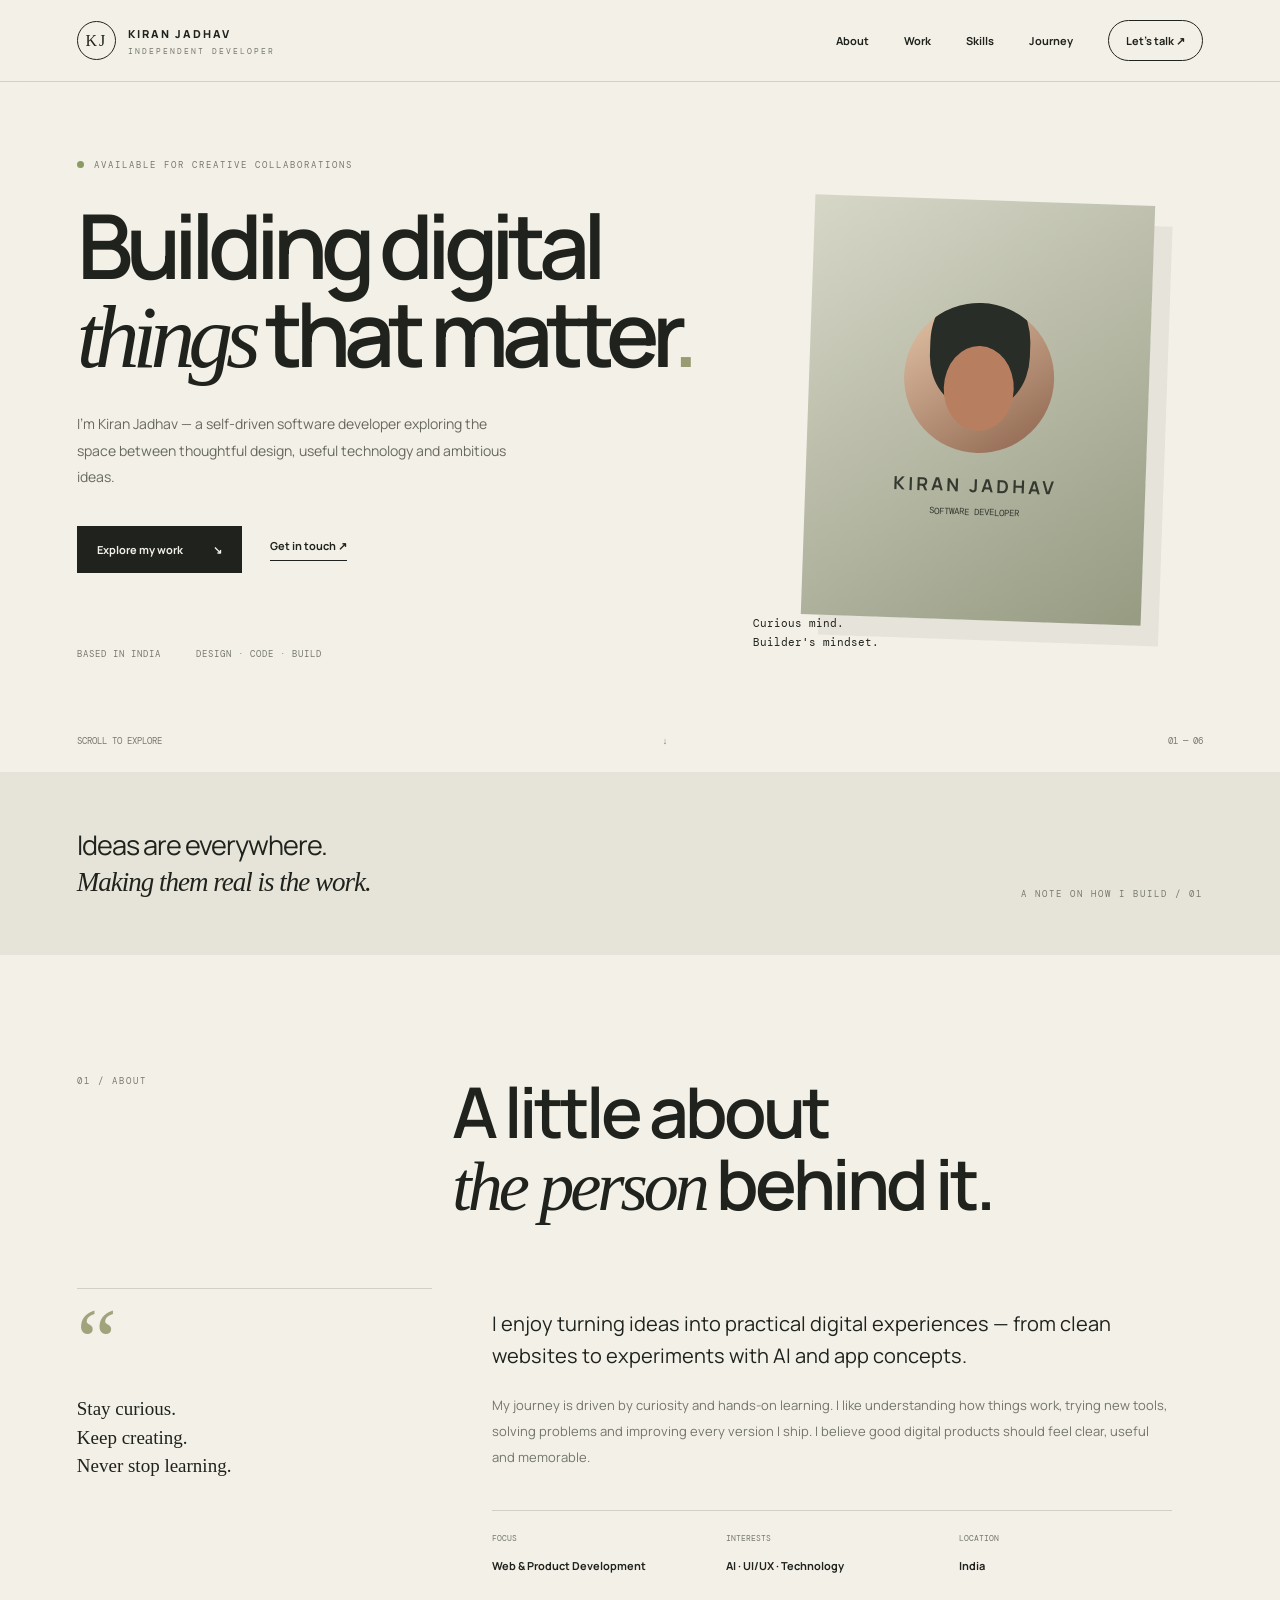
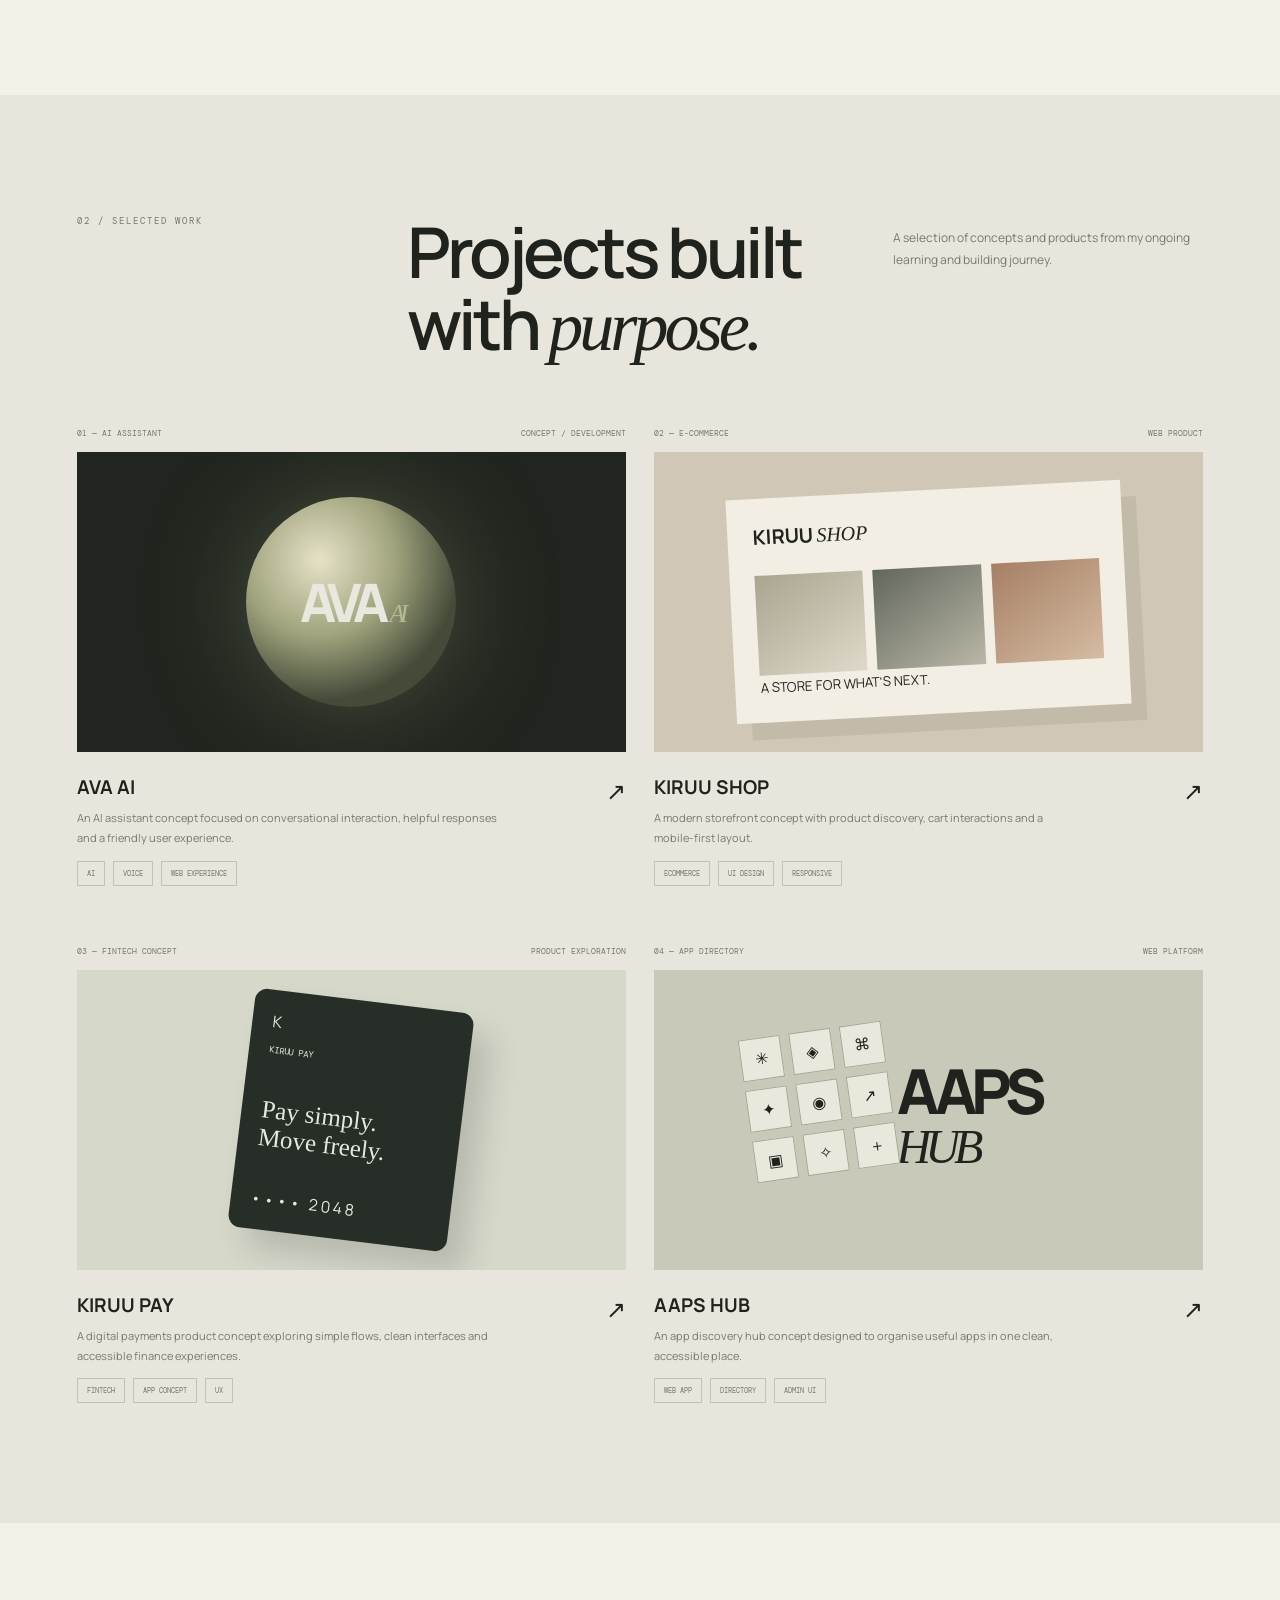
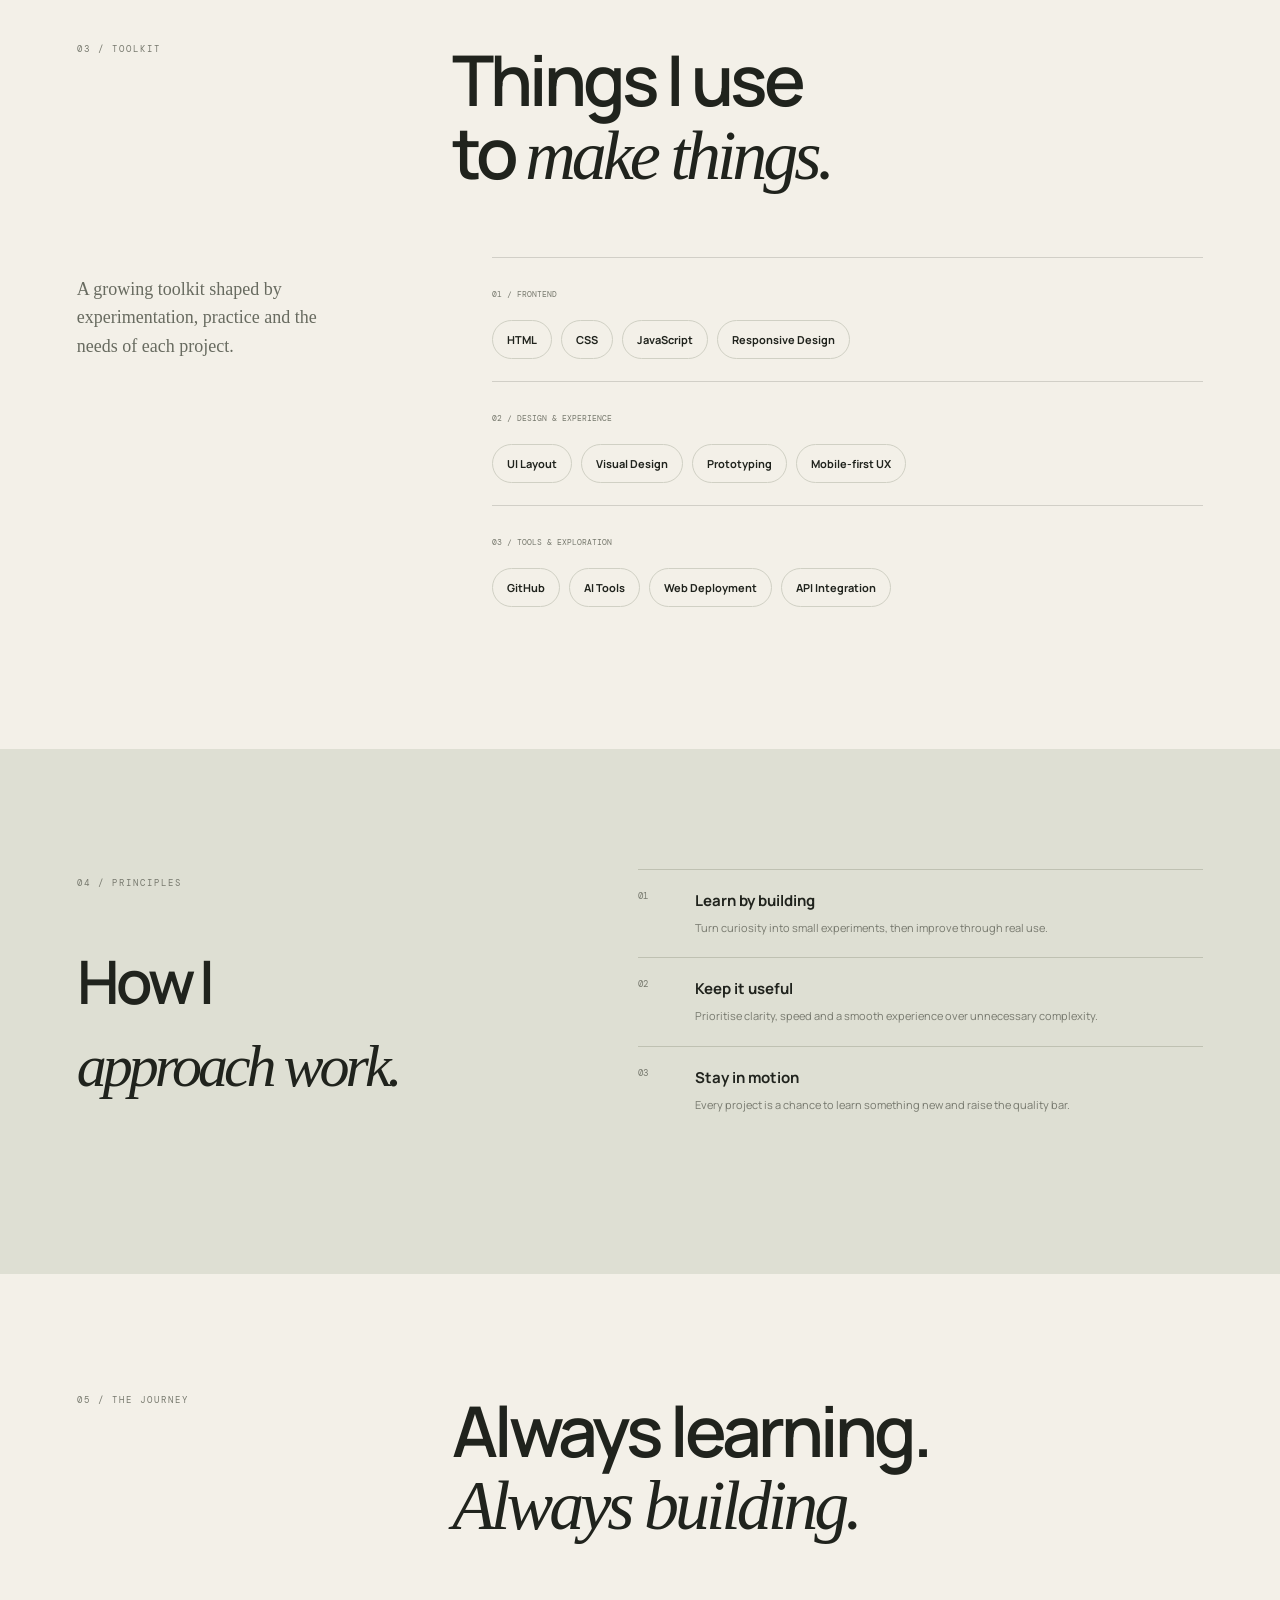
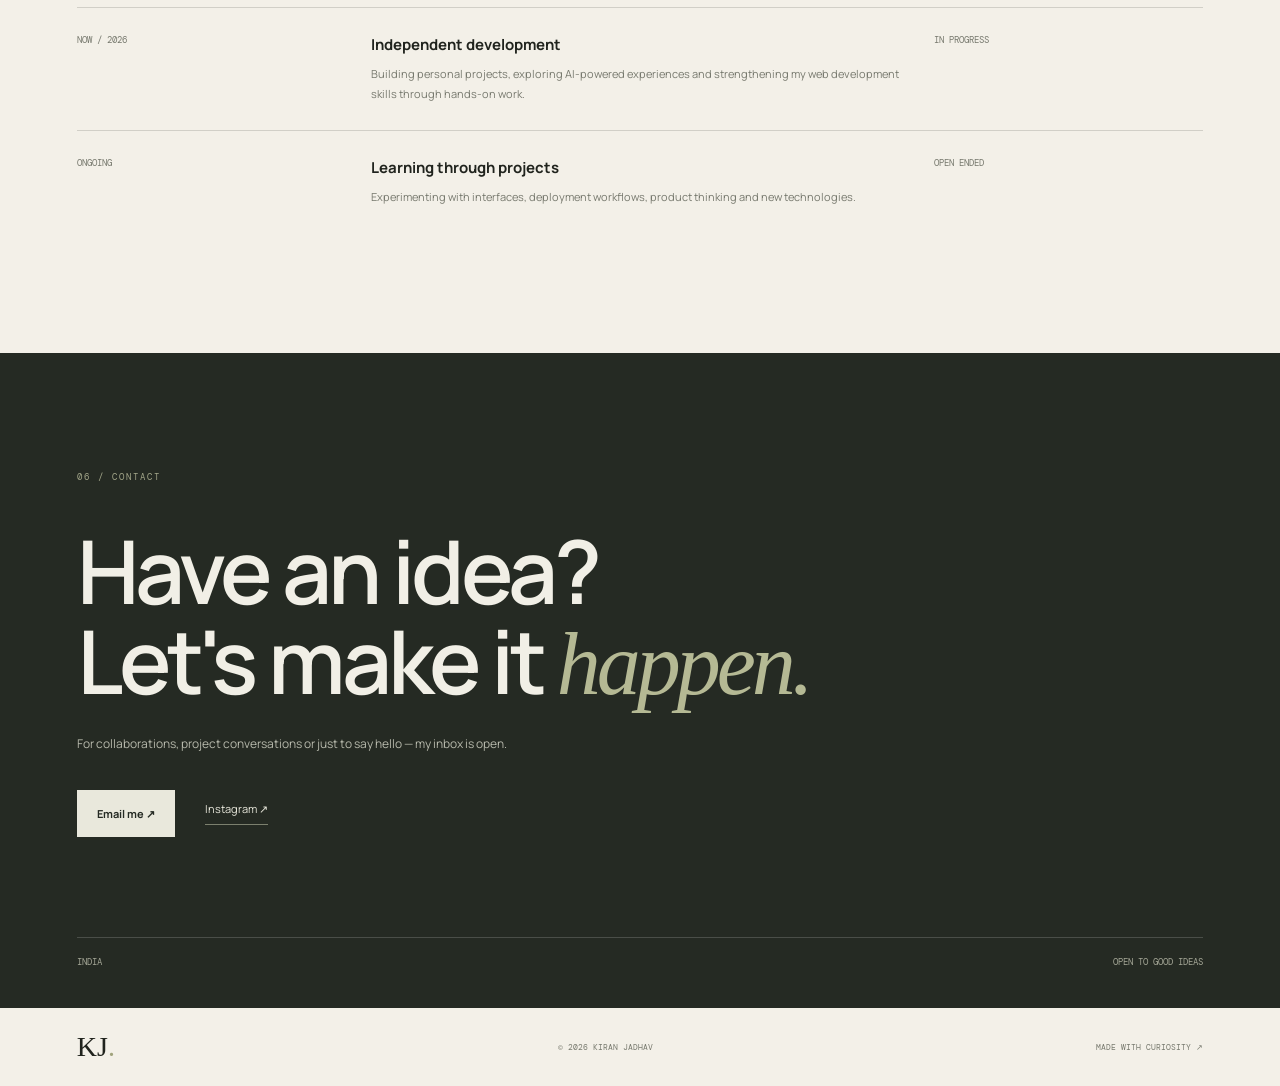
==== Index.html @ eca2a26a "Create Index.html" ====
<!DOCTYPE html>
<html lang="en">
<head>
<meta charset="UTF-8">
<meta name="viewport" content="width=device-width, initial-scale=1.0">
<meta name="theme-color" content="#f3f0e8">
<title>Kiran Jadhav | Software Developer</title>
<link href="https://fonts.googleapis.com/css2?family=DM+Mono:wght@400;500&family=Manrope:wght@400;500;600;700;800&display=swap" rel="stylesheet">
<style>
:root{--paper:#f3f0e8;--ink:#20231d;--muted:#77796e;--olive:#a0a37c;--line:rgba(32,35,29,.16)}
*{box-sizing:border-box}
html{scroll-behavior:smooth;scroll-padding-top:90px}
body{margin:0;background:var(--paper);color:var(--ink);font-family:Manrope,Arial,sans-serif}
a{color:inherit}
.site-header{height:82px;padding:0 6%;display:flex;align-items:center;justify-content:space-between;border-bottom:1px solid var(--line);position:sticky;top:0;background:#f3f0e8ed;backdrop-filter:blur(15px);z-index:20}
.brand{display:flex;align-items:center;gap:12px;text-decoration:none;font-size:11px;font-weight:800;letter-spacing:2px}
.brand-mark{width:39px;height:39px;border:1px solid;border-radius:50%;display:grid;place-items:center;font:16px Georgia}
.brand small{display:block;font:8px 'DM Mono';color:var(--muted);margin-top:5px}
.nav{display:flex;align-items:center;gap:35px}
.nav a{text-decoration:none;font-size:11px;font-weight:700}
.nav a:hover{color:#85885f}
.nav .nav-contact{border:1px solid;padding:12px 17px;border-radius:30px}
.menu-toggle{display:none}
.wrap{width:min(1160px,88%);margin:auto}
.hero{min-height:690px;display:grid;grid-template-columns:1.2fr .8fr;align-items:center;position:relative;padding:65px 0 100px}
.eyebrow,.kicker,.mono{font:9px 'DM Mono';letter-spacing:2px;color:var(--muted)}
.status{display:inline-block;width:7px;height:7px;background:#8a9b63;border-radius:50%;margin-right:10px}
h1{font-size:clamp(55px,7vw,94px);line-height:.98;letter-spacing:-7px;font-weight:600;margin:30px 0}
h1 em,h2 em{font-family:Georgia,serif;font-weight:400}
.period{color:#999b73}
.hero-intro{max-width:450px;color:#67695f;font-size:14px;line-height:1.9}
.actions{display:flex;align-items:center;gap:28px;margin-top:35px}
.button{display:inline-flex;gap:30px;padding:16px 20px;background:var(--ink);color:var(--paper);text-decoration:none;font-size:11px;font-weight:700;transition:.25s}
.button:hover{transform:translateY(-4px)}
.text-link{font-size:11px;font-weight:700;text-decoration:none;border-bottom:1px solid;padding-bottom:7px}
.hero-meta{display:flex;gap:35px;margin-top:75px;font:9px 'DM Mono';color:var(--muted);letter-spacing:1px}
.hero-visual{height:500px;display:grid;place-items:center;position:relative}
.portrait{width:min(340px,85%);height:420px;background:linear-gradient(145deg,#d7d7c8,#969b82);display:grid;place-items:center;position:relative;transform:rotate(2deg);box-shadow:18px 20px 0 #20231d10}
.portrait-inner{text-align:center;color:#33392f}
.portrait-circle{width:150px;height:150px;border-radius:50%;background:linear-gradient(145deg,#e4c5a8,#8d634d);margin:auto auto 20px;position:relative;overflow:hidden}
.portrait-circle:before{content:"";position:absolute;width:100px;height:125px;border-radius:48% 48% 42% 42%;background:#292d28;top:-20px;left:25px}
.portrait-circle:after{content:"";position:absolute;width:70px;height:85px;border-radius:50%;background:#b77f60;top:43px;left:40px}
.portrait-inner strong{display:block;font-size:18px;letter-spacing:3px}
.portrait-inner small{display:block;font:9px 'DM Mono';margin-top:9px}
.portrait-note{position:absolute;left:0;bottom:8px;font:11px/1.7 'DM Mono'}
.hero-bottom{position:absolute;bottom:25px;left:0;right:0;display:flex;justify-content:space-between;font:9px 'DM Mono';color:var(--muted)}
.intro-band{background:#e6e4d9;padding:55px 6%;display:flex;justify-content:space-between;align-items:end}
.intro-band p{font-size:27px;line-height:1.35;letter-spacing:-1px;margin:0}
.intro-band strong{font:italic 27px Georgia}
.section{padding:120px 0}
.section-heading{display:grid;grid-template-columns:1fr 2fr;margin-bottom:65px}
.section-heading h2,.contact h2{font-size:clamp(43px,5.5vw,70px);line-height:1.03;letter-spacing:-4px;font-weight:600;margin:0}
.about-grid{display:grid;grid-template-columns:1fr 2fr;gap:60px}
.about-aside{border-top:1px solid var(--line);padding-top:20px}
.quote{font:90px/.7 Georgia;color:var(--olive)}
.about-aside p{font:19px/1.5 Georgia}
.about-content{max-width:680px}
.about-content p{font-size:13px;line-height:2;color:#73756a}
.about-content .lead{font-size:20px;line-height:1.6;color:var(--ink)}
.facts{display:grid;grid-template-columns:repeat(3,1fr);gap:20px;margin-top:40px;padding-top:22px;border-top:1px solid var(--line)}
.facts span{display:block;font:8px 'DM Mono';color:var(--muted);margin-bottom:10px}
.facts strong{font-size:11px}
.work{background:#e8e6dc}
.work-heading{grid-template-columns:1fr 1.5fr 1fr;gap:20px}
.work-heading p{font-size:12px;line-height:1.8;color:var(--muted)}
.projects{display:grid;grid-template-columns:1fr 1fr;gap:60px 28px}
.project-top{display:flex;justify-content:space-between;font:8px 'DM Mono';color:var(--muted);margin-bottom:14px}
.project-art{height:300px;display:grid;place-items:center;position:relative;overflow:hidden}
.ava-art{background:#20251f;color:#e9e8df}
.ava-orb{width:210px;height:210px;border-radius:50%;background:radial-gradient(circle at 35% 30%,#e6e2c8,#a0a37c 38%,#444b39 70%);box-shadow:0 0 100px #8b916c66}
.ava-title{position:absolute;font-size:53px;font-weight:800;letter-spacing:-5px}
.ava-title i{font:italic 25px Georgia;color:#b5b994}
.shop-art{background:#d0c7b6}
.shop-window{width:72%;background:#f2eee4;padding:25px;transform:rotate(-3deg);box-shadow:15px 17px 0 #6c685c22}
.shop-window h3{margin:0;font-size:20px}
.shop-window h3 em{font-family:Georgia;font-weight:400}
.shop-items{display:flex;gap:10px;margin-top:25px}
.shop-items i{height:100px;flex:1;background:linear-gradient(145deg,#aaa58f,#ded9ca)}
.shop-items i:nth-child(2){background:linear-gradient(145deg,#62675c,#b9b7a7)}
.shop-items i:nth-child(3){background:linear-gradient(145deg,#a67f64,#d4bca2)}
.pay-art{background:#d6d8ca}
.pay-card{width:220px;height:240px;background:#272e27;color:#e7e8dc;border-radius:12px;padding:20px;transform:rotate(7deg);box-shadow:20px 20px 30px #3b423b33;display:flex;flex-direction:column}
.pay-card strong{font:25px/1.1 Georgia;margin-top:40px}
.pay-card small{font:9px 'DM Mono';margin-top:12px}
.pay-card .chip{margin-top:auto;letter-spacing:3px}
.hub-art{background:#c8c9b8}
.hub-grid{display:grid;grid-template-columns:repeat(3,42px);gap:9px;position:absolute;left:17%;top:20%;transform:rotate(-8deg)}
.hub-grid span{height:42px;display:grid;place-items:center;background:#e9e8dc;border:1px solid #a5a795}
.hub-title{font-size:62px;line-height:.8;font-weight:800;letter-spacing:-6px;margin-left:80px}
.hub-title em{font:italic 48px Georgia}
.project-info{display:flex;justify-content:space-between;gap:20px;padding:22px 0 13px}
.project-info h3{font-size:19px;margin:0 0 8px}
.project-info p{font-size:11px;line-height:1.8;color:var(--muted);max-width:430px;margin:0}
.project-arrow{font-size:24px}
.tags{display:flex;gap:8px}
.tags span{border:1px solid #c3c3b5;padding:7px 9px;font:7px 'DM Mono';color:var(--muted)}
.skills-grid{display:grid;grid-template-columns:1fr 2fr;gap:60px}
.skills-note{font:18px/1.6 Georgia;color:#686b60;max-width:240px}
.skill-group{border-top:1px solid var(--line);padding:22px 0}
.skill-group>span{font:8px 'DM Mono';color:var(--muted)}
.pills{display:flex;flex-wrap:wrap;gap:9px;margin-top:18px}
.pills b{font-size:11px;border:1px solid #d0d0c4;padding:11px 14px;border-radius:30px}
.principles{background:#dedfd3}
.principles-grid{display:grid;grid-template-columns:1fr 1.2fr;gap:90px}
.principles-grid h2{font-size:60px;letter-spacing:-4px;font-weight:600}
.principle{display:grid;grid-template-columns:45px 1fr;gap:12px;border-top:1px solid #bfc1b2;padding:20px 0}
.principle>span{font:9px 'DM Mono';color:var(--muted)}
.principle h3{font-size:15px;margin:0 0 7px}
.principle p{grid-column:2;font-size:11px;color:var(--muted);line-height:1.8;margin:0}
.journey-row{display:grid;grid-template-columns:1fr 2fr 1fr;gap:25px;padding:26px 0;border-top:1px solid var(--line)}
.journey-year{font:9px 'DM Mono';color:var(--muted)}
.journey-row h3{font-size:15px;margin:0 0 9px}
.journey-row p{font-size:11px;color:var(--muted);line-height:1.8;margin:0}
.contact{background:#252a23;color:#f1efe6;padding:110px 0 40px}
.contact .kicker{color:#a4a78a}
.contact h2{font-size:clamp(48px,7vw,88px);margin:40px 0 22px}
.contact h2 em{color:#b5b994}
.contact p{font-size:12px;color:#b7b9ac;line-height:1.8}
.contact-actions{display:flex;gap:30px;align-items:center;margin-top:35px}
.contact .button{background:#e9e8dc;color:#252a23}
.contact-social{font-size:11px;color:#e9e8dc;text-decoration:none;border-bottom:1px solid #7c806e;padding-bottom:8px}
.contact-bottom{display:flex;justify-content:space-between;border-top:1px solid #ffffff2b;margin-top:100px;padding-top:18px;font:9px 'DM Mono';color:#a4a696}
footer{height:78px;padding:0 6%;display:flex;align-items:center;justify-content:space-between;font:8px 'DM Mono';color:var(--muted)}
footer a{text-decoration:none;font:28px Georgia;color:var(--ink)}
footer a span{color:var(--olive)}
.back-top{position:fixed;right:22px;bottom:22px;width:40px;height:40px;background:var(--ink);color:white;border:0;font-size:18px;opacity:0;pointer-events:none;transition:.2s;z-index:15}
.back-top.show{opacity:1;pointer-events:auto}
.reveal{opacity:0;transform:translateY(22px);transition:.7s}
.reveal.visible{opacity:1;transform:none}
@media(max-width:800px){
 .site-header{height:72px;padding:0 21px}
 .menu-toggle{display:flex;background:none;border:0;flex-direction:column;gap:6px;padding:10px}
 .menu-toggle span{width:22px;height:1px;background:var(--ink)}
 .nav{display:none;position:absolute;top:71px;left:0;right:0;background:var(--paper);padding:25px 22px 30px;flex-direction:column;align-items:flex-start;gap:23px}
 .nav.open{display:flex}
 .wrap{width:calc(100% - 42px)}
 .hero{grid-template-columns:1fr;padding-top:55px;min-height:0;padding-bottom:85px}
 .hero-visual{height:390px;margin-top:20px}
 .portrait{height:330px;width:270px}
 .hero-meta{margin-top:48px;gap:18px;font-size:8px}
 .intro-band{padding:38px 22px;display:block}
 .intro-band p{font-size:23px}
 .section{padding:82px 0}
 .section-heading,.work-heading{grid-template-columns:1fr;gap:20px;margin-bottom:42px}
 .section-heading h2{font-size:48px}
 .about-grid,.skills-grid,.principles-grid{grid-template-columns:1fr;gap:32px}
 .about-aside{display:flex;gap:15px;align-items:center}
 .facts{grid-template-columns:1fr;gap:17px}
 .projects{grid-template-columns:1fr;gap:45px}
 .project-art{height:260px}
 .principles-grid h2{font-size:48px}
 .journey-row{grid-template-columns:1fr 2fr;gap:12px}
 .contact{padding-top:80px}
 .contact h2{font-size:54px}
 .contact-bottom{margin-top:75px}
 footer{padding:0 21px}
 footer span:last-child{display:none}
}
@media(prefers-reduced-motion:reduce){html{scroll-behavior:auto}*,*::before,*::after{transition:none!important}}
</style>
</head>

<body>
<header class="site-header">
 <a class="brand" href="#home"><span class="brand-mark">KJ</span><span>KIRAN JADHAV<small>INDEPENDENT DEVELOPER</small></span></a>
 <button class="menu-toggle" aria-label="Toggle navigation"><span></span><span></span></button>
 <nav class="nav">
  <a href="#about">About</a><a href="#work">Work</a><a href="#skills">Skills</a><a href="#journey">Journey</a><a class="nav-contact" href="#contact">Let's talk ↗</a>
 </nav>
</header>

<main>
<section class="hero wrap" id="home">
 <div>
  <div class="eyebrow"><i class="status"></i>AVAILABLE FOR CREATIVE COLLABORATIONS</div>
  <h1>Building digital<br><em>things</em> that matter<span class="period">.</span></h1>
  <p class="hero-intro">I'm Kiran Jadhav — a self-driven software developer exploring the space between thoughtful design, useful technology and ambitious ideas.</p>
  <div class="actions"><a class="button" href="#work">Explore my work <span>↘</span></a><a class="text-link" href="#contact">Get in touch ↗</a></div>
  <div class="hero-meta"><span>BASED IN INDIA</span><span>DESIGN · CODE · BUILD</span></div>
 </div>
 <div class="hero-visual">
  <div class="portrait"><div class="portrait-inner"><div class="portrait-circle"></div><strong>KIRAN JADHAV</strong><small>SOFTWARE DEVELOPER</small></div></div>
  <div class="portrait-note">Curious mind.<br>Builder's mindset.</div>
 </div>
 <div class="hero-bottom"><span>SCROLL TO EXPLORE</span><span>↓</span><span>01 — 06</span></div>
</section>

<div class="intro-band"><p>Ideas are everywhere.<br><strong>Making them real is the work.</strong></p><span class="mono">A NOTE ON HOW I BUILD / 01</span></div>

<section class="section wrap" id="about">
 <div class="section-heading"><span class="kicker">01 / ABOUT</span><h2>A little about<br><em>the person</em> behind it.</h2></div>
 <div class="about-grid">
  <div class="about-aside"><span class="quote">“</span><p>Stay curious.<br>Keep creating.<br>Never stop learning.</p></div>
  <div class="about-content">
   <p class="lead">I enjoy turning ideas into practical digital experiences — from clean websites to experiments with AI and app concepts.</p>
   <p>My journey is driven by curiosity and hands-on learning. I like understanding how things work, trying new tools, solving problems and improving every version I ship. I believe good digital products should feel clear, useful and memorable.</p>
   <div class="facts"><div><span>FOCUS</span><strong>Web & Product Development</strong></div><div><span>INTERESTS</span><strong>AI · UI/UX · Technology</strong></div><div><span>LOCATION</span><strong>India</strong></div></div>
  </div>
 </div>
</section>

<section class="work" id="work"><div class="section wrap">
 <div class="section-heading work-heading"><span class="kicker">02 / SELECTED WORK</span><h2>Projects built<br>with <em>purpose.</em></h2><p>A selection of concepts and products from my ongoing learning and building journey.</p></div>
 <div class="projects">
  <article class="project"><div class="project-top"><span>01 — AI ASSISTANT</span><span>CONCEPT / DEVELOPMENT</span></div><div class="project-art ava-art"><div class="ava-orb"></div><div class="ava-title">AVA <i>AI</i></div></div><div class="project-info"><div><h3>AVA AI</h3><p>An AI assistant concept focused on conversational interaction, helpful responses and a friendly user experience.</p></div><span class="project-arrow">↗</span></div><div class="tags"><span>AI</span><span>VOICE</span><span>WEB EXPERIENCE</span></div></article>
  <article class="project"><div class="project-top"><span>02 — E-COMMERCE</span><span>WEB PRODUCT</span></div><div class="project-art shop-art"><div class="shop-window"><h3>KIRUU <em>SHOP</em></h3><div class="shop-items"><i></i><i></i><i></i></div><small>A STORE FOR WHAT'S NEXT.</small></div></div><div class="project-info"><div><h3>KIRUU SHOP</h3><p>A modern storefront concept with product discovery, cart interactions and a mobile-first layout.</p></div><span class="project-arrow">↗</span></div><div class="tags"><span>ECOMMERCE</span><span>UI DESIGN</span><span>RESPONSIVE</span></div></article>
  <article class="project"><div class="project-top"><span>03 — FINTECH CONCEPT</span><span>PRODUCT EXPLORATION</span></div><div class="project-art pay-art"><div class="pay-card"><span>K</span><small>KIRUU PAY</small><strong>Pay simply.<br>Move freely.</strong><span class="chip">•••• 2048</span></div></div><div class="project-info"><div><h3>KIRUU PAY</h3><p>A digital payments product concept exploring simple flows, clean interfaces and accessible finance experiences.</p></div><span class="project-arrow">↗</span></div><div class="tags"><span>FINTECH</span><span>APP CONCEPT</span><span>UX</span></div></article>
  <article class="project"><div class="project-top"><span>04 — APP DIRECTORY</span><span>WEB PLATFORM</span></div><div class="project-art hub-art"><div class="hub-grid"><span>✳</span><span>◈</span><span>⌘</span><span>✦</span><span>◉</span><span>↗</span><span>▣</span><span>✧</span><span>＋</span></div><div class="hub-title">AAPS<br><em>HUB</em></div></div><div class="project-info"><div><h3>AAPS HUB</h3><p>An app discovery hub concept designed to organise useful apps in one clean, accessible place.</p></div><span class="project-arrow">↗</span></div><div class="tags"><span>WEB APP</span><span>DIRECTORY</span><span>ADMIN UI</span></div></article>
 </div>
</div></section>

<section class="section wrap" id="skills">
 <div class="section-heading"><span class="kicker">03 / TOOLKIT</span><h2>Things I use<br>to <em>make things.</em></h2></div>
 <div class="skills-grid"><p class="skills-note">A growing toolkit shaped by experimentation, practice and the needs of each project.</p><div>
  <div class="skill-group"><span>01 / FRONTEND</span><div class="pills"><b>HTML</b><b>CSS</b><b>JavaScript</b><b>Responsive Design</b></div></div>
  <div class="skill-group"><span>02 / DESIGN & EXPERIENCE</span><div class="pills"><b>UI Layout</b><b>Visual Design</b><b>Prototyping</b><b>Mobile-first UX</b></div></div>
  <div class="skill-group"><span>03 / TOOLS & EXPLORATION</span><div class="pills"><b>GitHub</b><b>AI Tools</b><b>Web Deployment</b><b>API Integration</b></div></div>
 </div></div>
</section>

<section class="principles"><div class="section wrap principles-grid">
 <div><span class="kicker">04 / PRINCIPLES</span><h2>How I<br><em>approach work.</em></h2></div>
 <div>
  <div class="principle"><span>01</span><div><h3>Learn by building</h3><p>Turn curiosity into small experiments, then improve through real use.</p></div></div>
  <div class="principle"><span>02</span><div><h3>Keep it useful</h3><p>Prioritise clarity, speed and a smooth experience over unnecessary complexity.</p></div></div>
  <div class="principle"><span>03</span><div><h3>Stay in motion</h3><p>Every project is a chance to learn something new and raise the quality bar.</p></div></div>
 </div>
</div></section>

<section class="section wrap" id="journey">
 <div class="section-heading"><span class="kicker">05 / THE JOURNEY</span><h2>Always learning.<br><em>Always building.</em></h2></div>
 <div class="journey-row"><div class="journey-year">NOW / 2026</div><div><h3>Independent development</h3><p>Building personal projects, exploring AI-powered experiences and strengthening my web development skills through hands-on work.</p></div><span class="journey-year">IN PROGRESS</span></div>
 <div class="journey-row"><div class="journey-year">ONGOING</div><div><h3>Learning through projects</h3><p>Experimenting with interfaces, deployment workflows, product thinking and new technologies.</p></div><span class="journey-year">OPEN ENDED</span></div>
</section>

<section class="contact" id="contact"><div class="wrap">
 <span class="kicker">06 / CONTACT</span>
 <h2>Have an idea?<br>Let's make it <em>happen.</em></h2>
 <p>For collaborations, project conversations or just to say hello — my inbox is open.</p>
 <div class="contact-actions"><a class="button" href="mailto:hello@kiran-jadhav.dev">Email me ↗</a><a class="contact-social" href="https://www.instagram.com/kiiiiiruuuuuu/" target="_blank" rel="noreferrer">Instagram ↗</a></div>
 <div class="contact-bottom"><span>INDIA</span><span>OPEN TO GOOD IDEAS</span></div>
</div></section>
</main>

<footer><a href="#home">KJ<span>.</span></a><span>© 2026 KIRAN JADHAV</span><span>MADE WITH CURIOSITY ↗</span></footer>
<button class="back-top" aria-label="Back to top">↑</button>

<script>
const menuButton=document.querySelector('.menu-toggle');
const nav=document.querySelector('.nav');
menuButton.addEventListener('click',()=>{
 nav.classList.toggle('open');
});
nav.querySelectorAll('a').forEach(link=>link.addEventListener('click',()=>nav.classList.remove('open')));

const revealItems=document.querySelectorAll('.section-heading,.about-grid,.project,.skills-grid,.principle,.journey-row');
revealItems.forEach(item=>item.classList.add('reveal'));
if('IntersectionObserver' in window){
 const observer=new IntersectionObserver(entries=>{
  entries.forEach(entry=>{
   if(entry.isIntersecting){
    entry.target.classList.add('visible');
    observer.unobserve(entry.target);
   }
  });
 },{threshold:.12});
 revealItems.forEach(item=>observer.observe(item));
}else{
 revealItems.forEach(item=>item.classList.add('visible'));
}

const backTop=document.querySelector('.back-top');
window.addEventListener('scroll',()=>{
 backTop.classList.toggle('show',window.scrollY>500);
},{passive:true});
backTop.addEventListener('click',()=>window.scrollTo({top:0,behavior:'smooth'}));
</script>
</body>
</html>
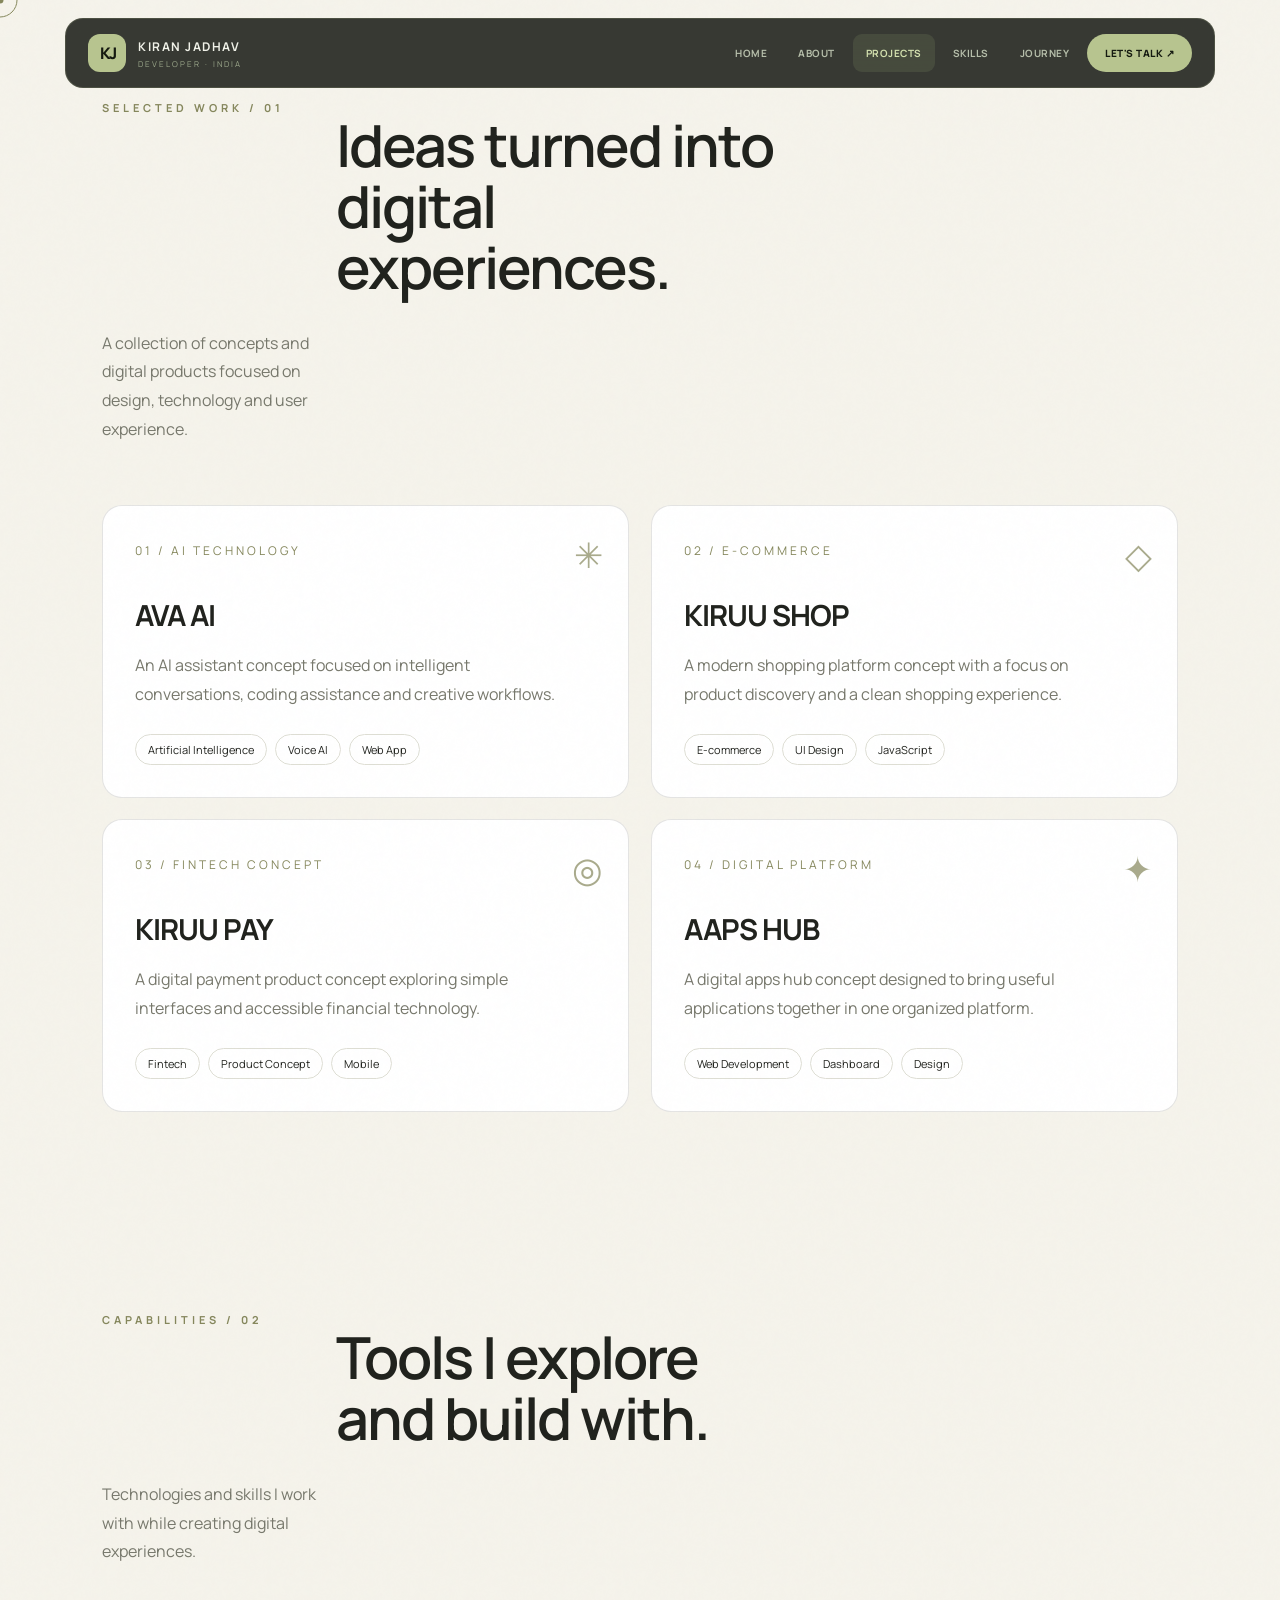
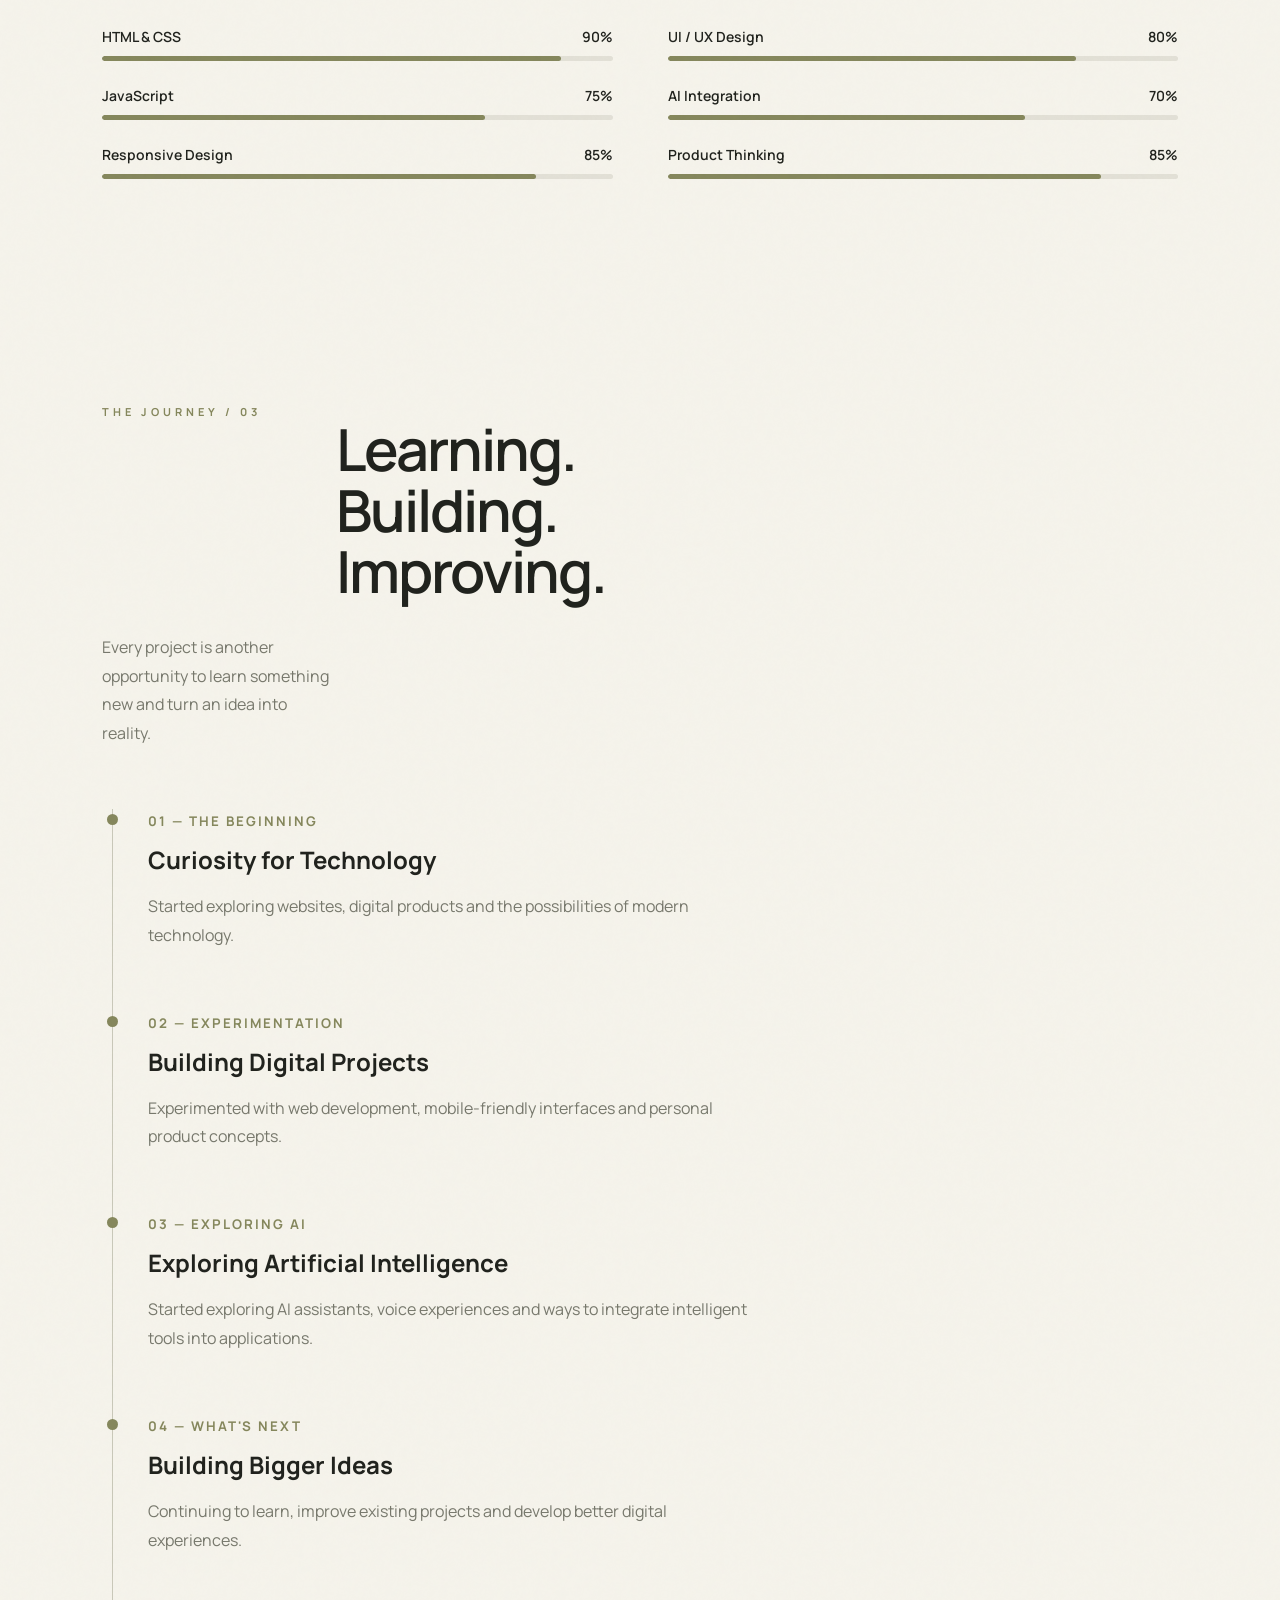
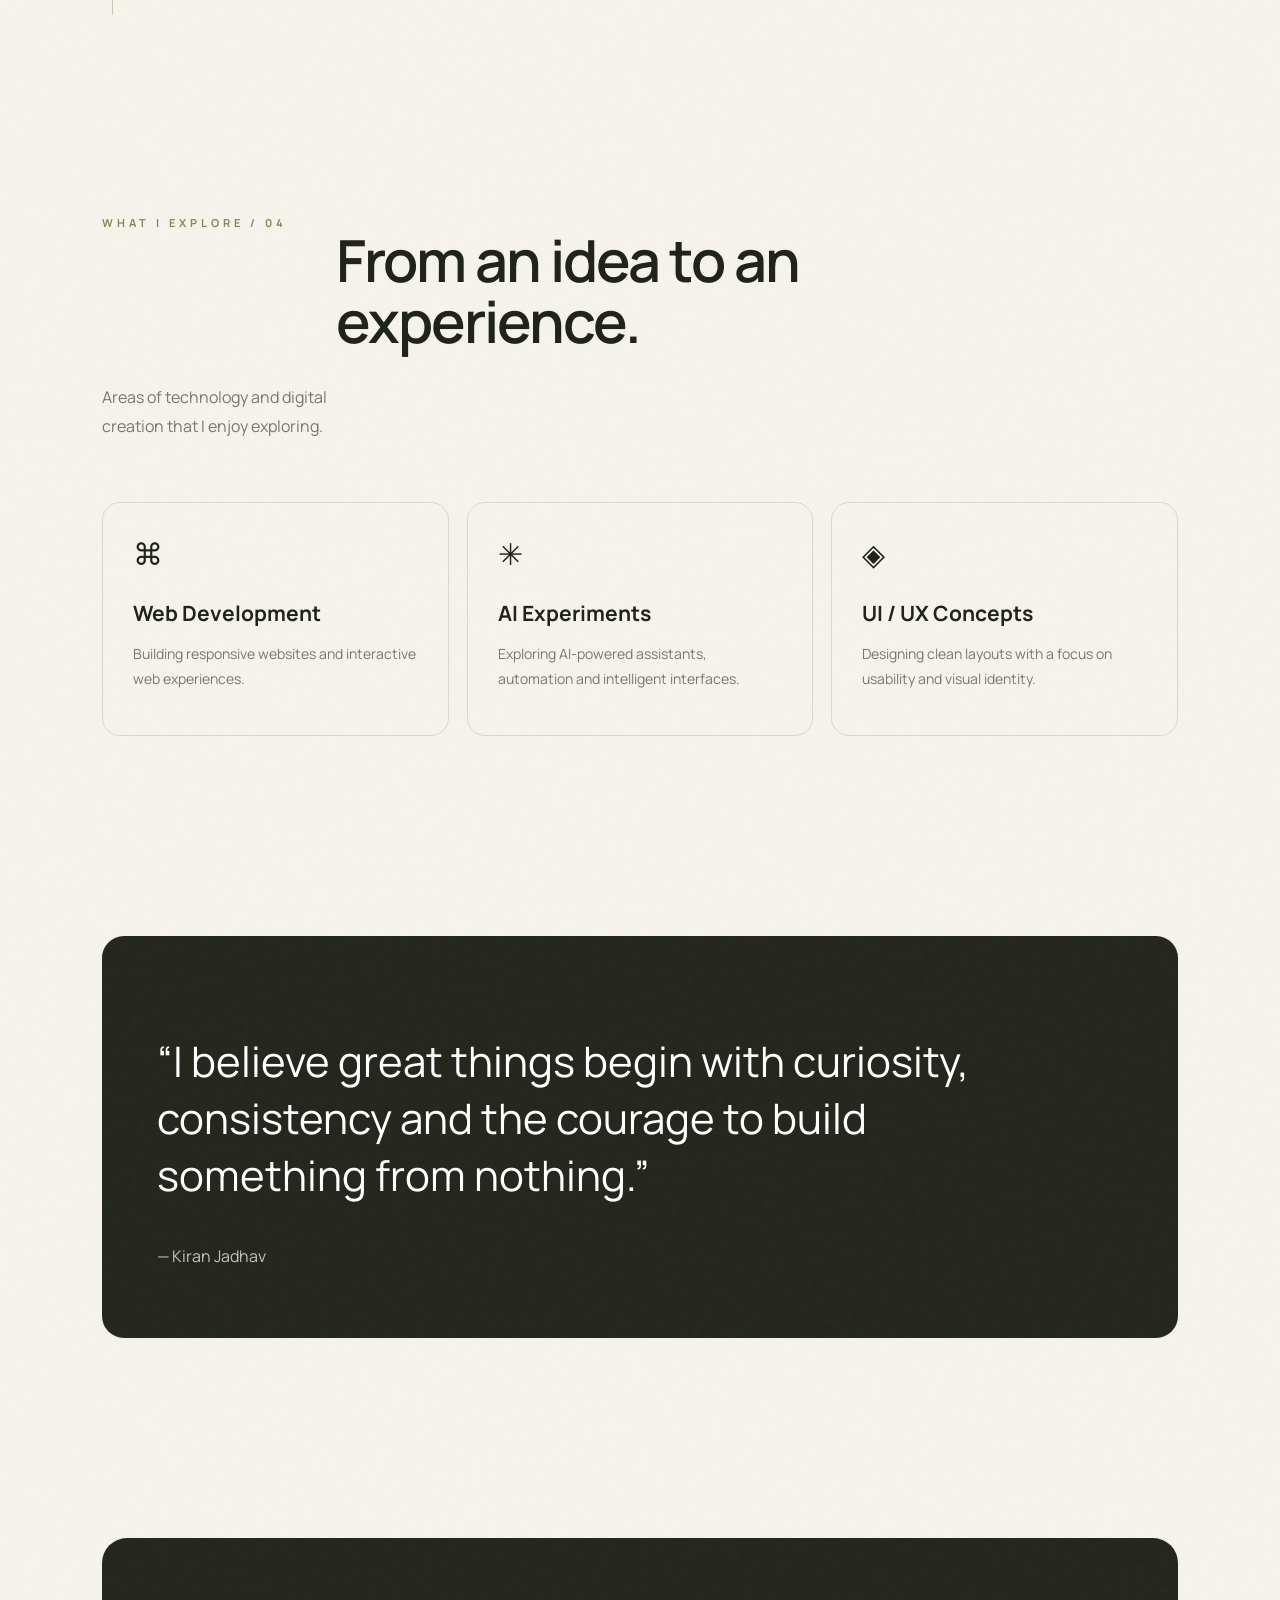
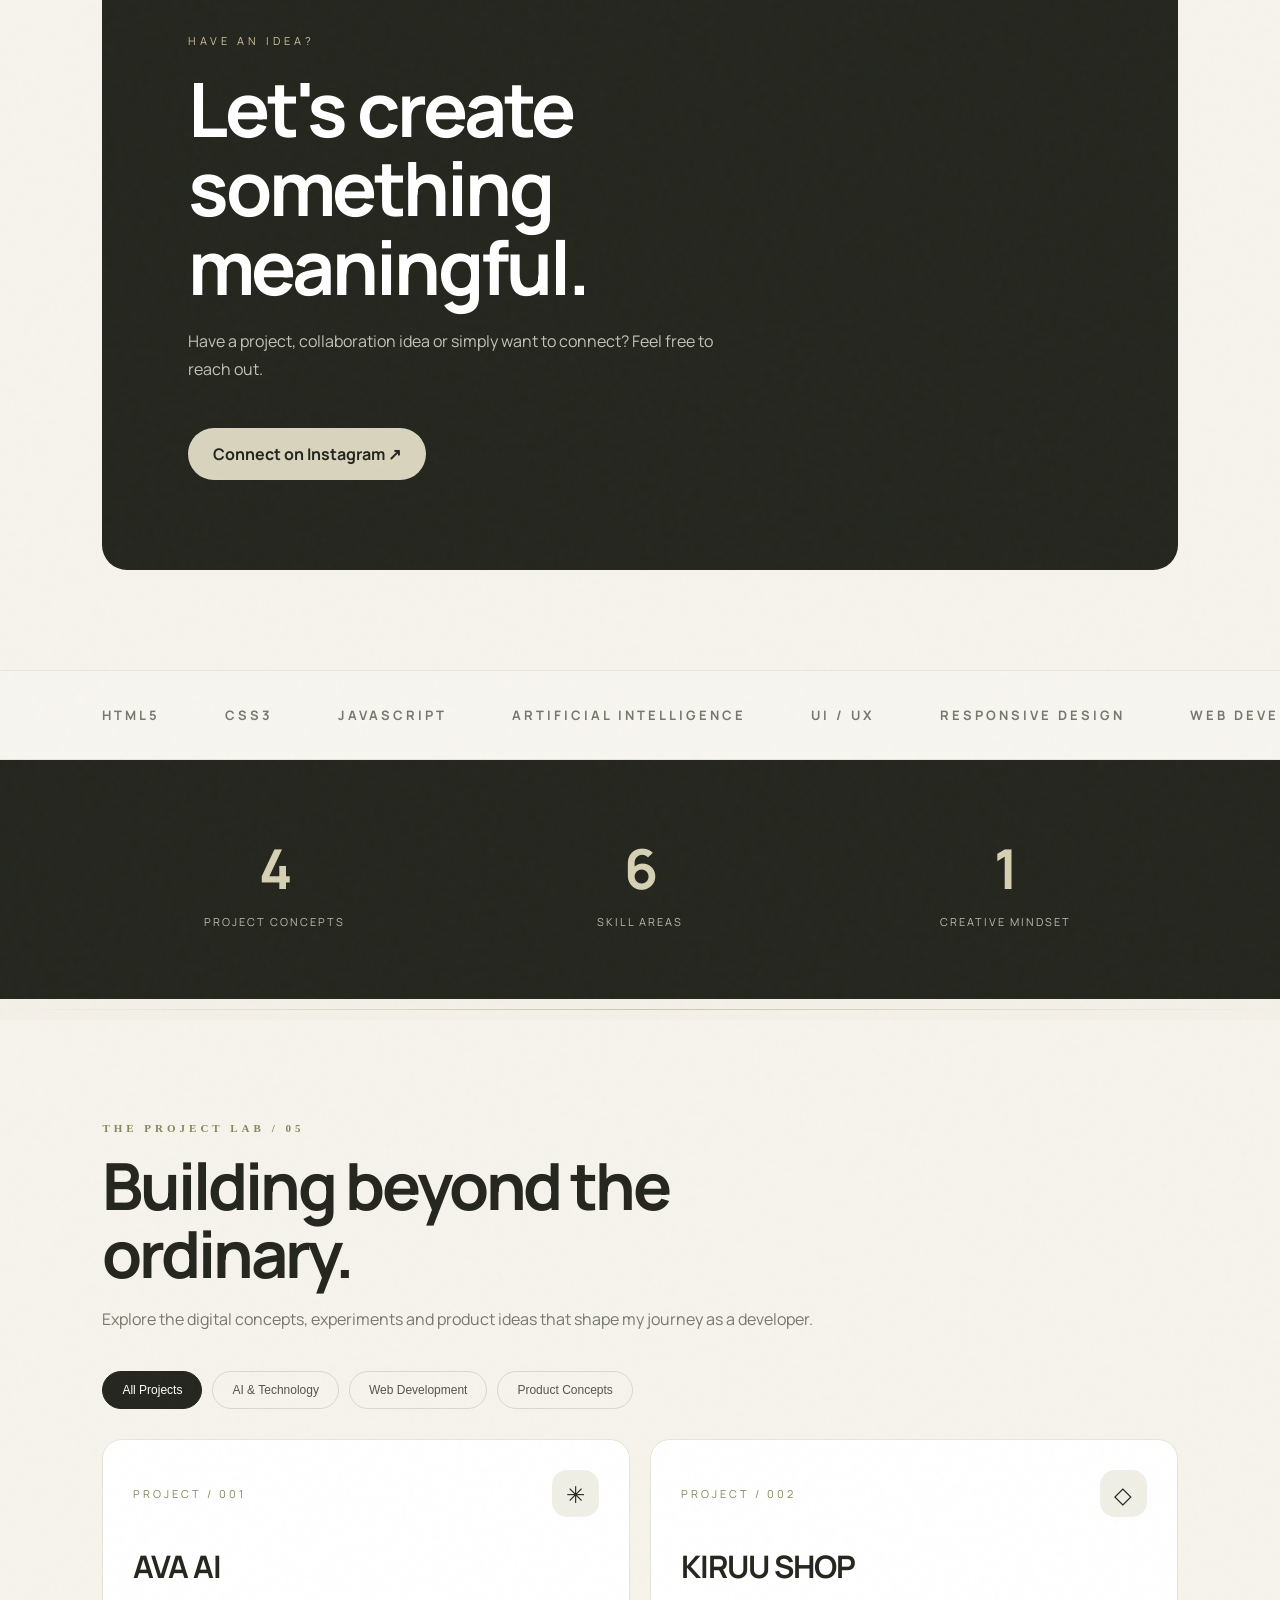
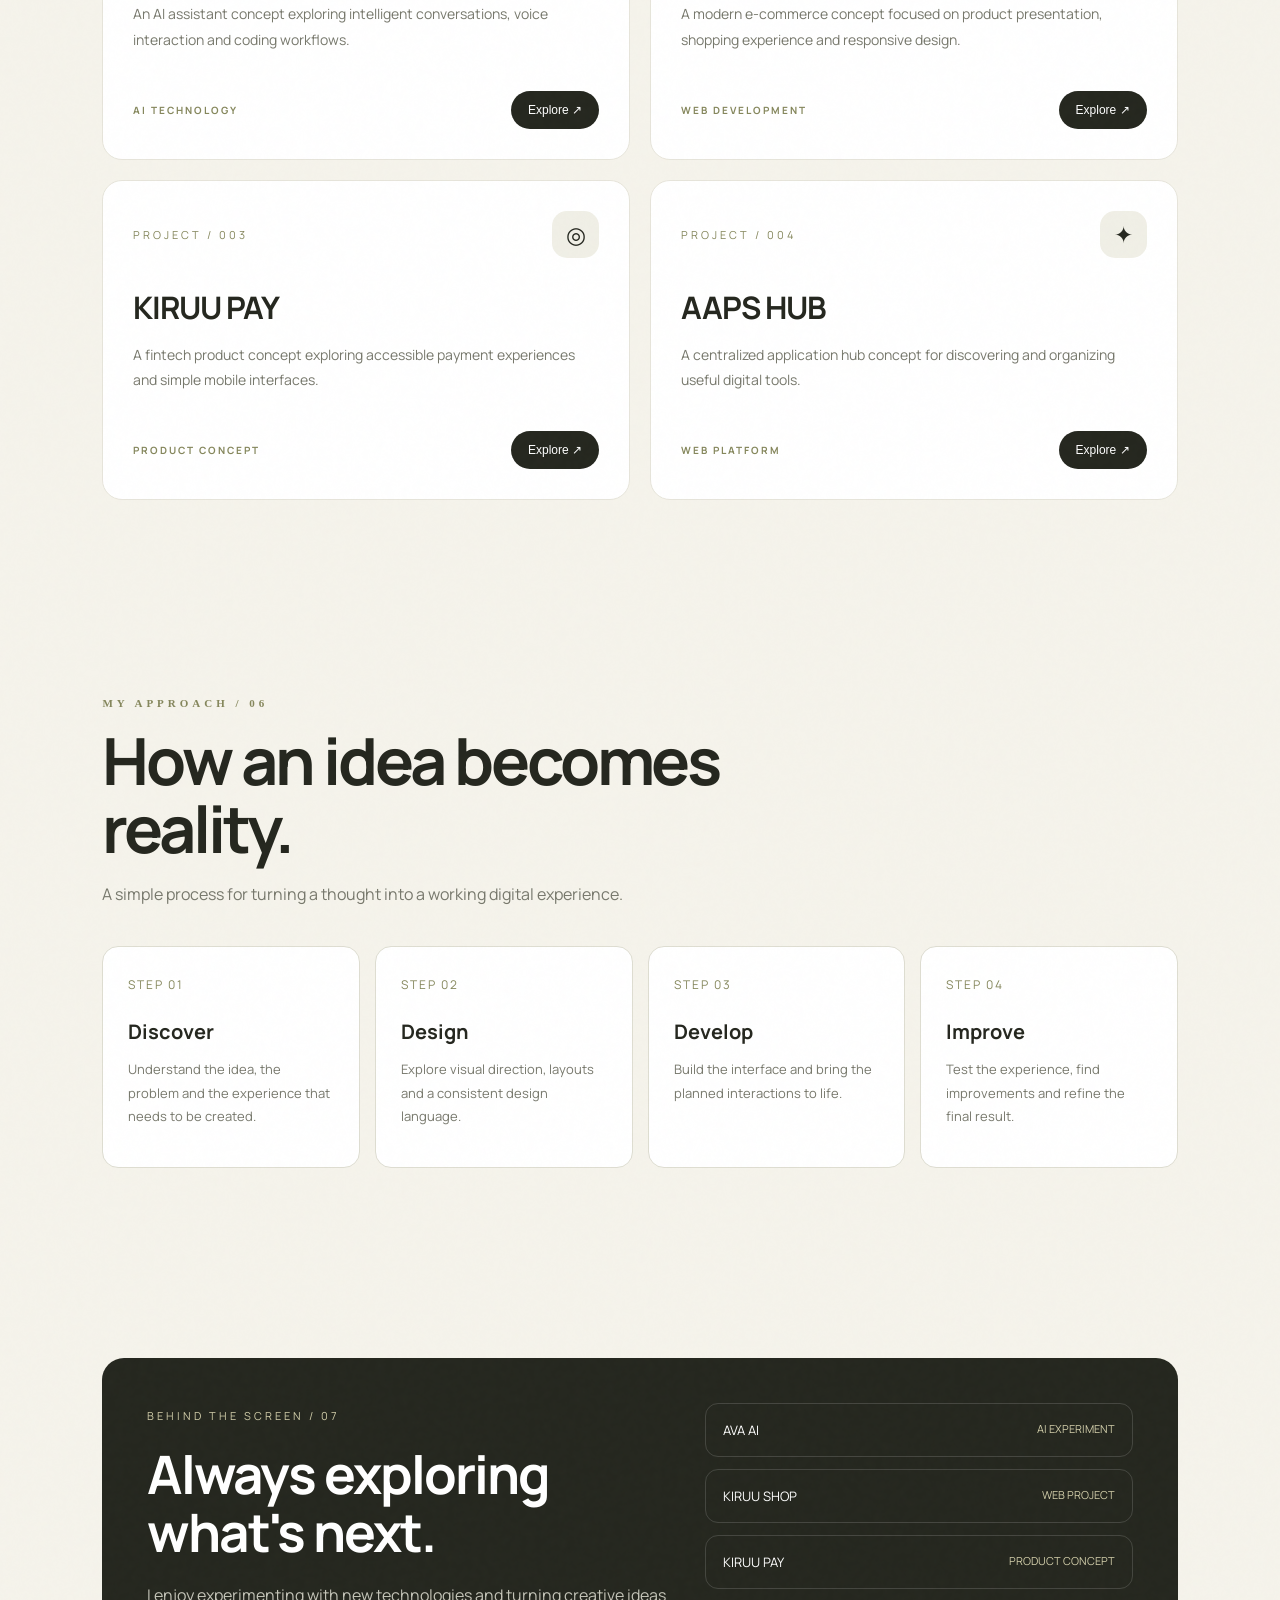
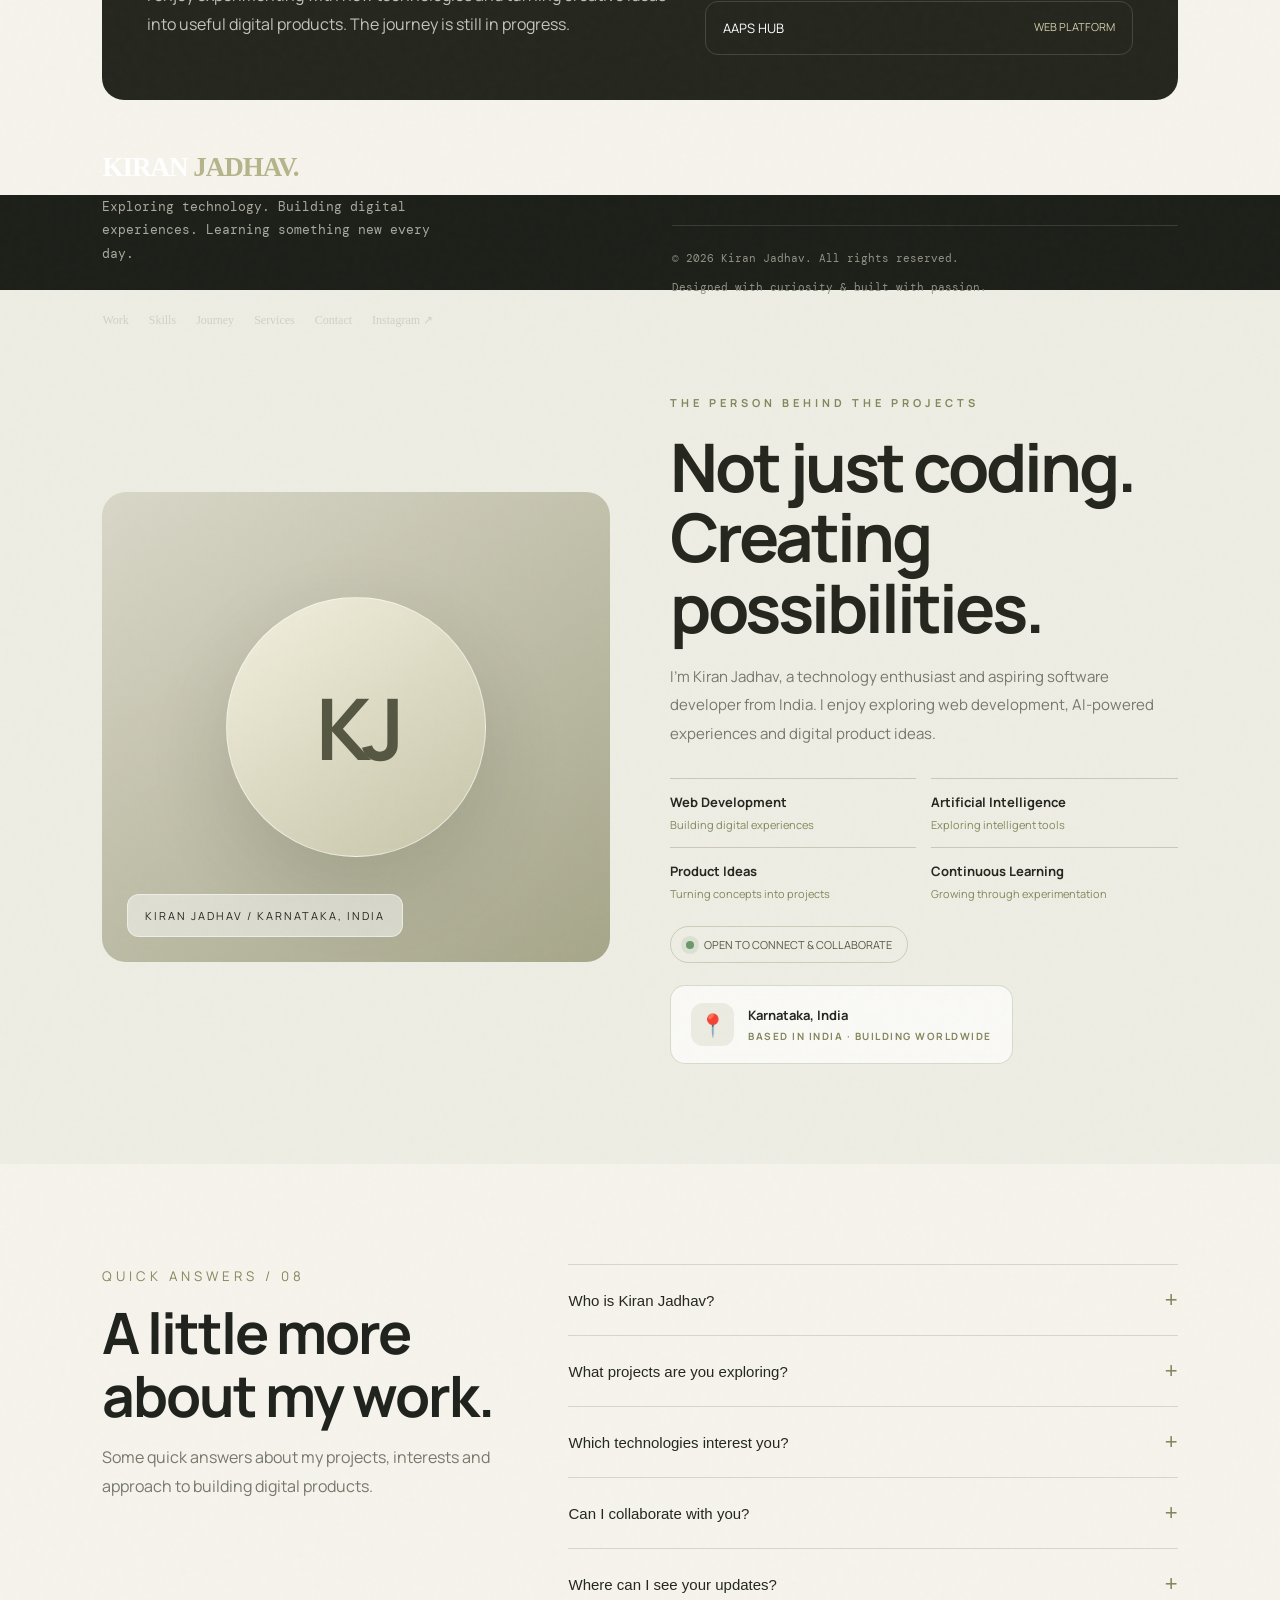
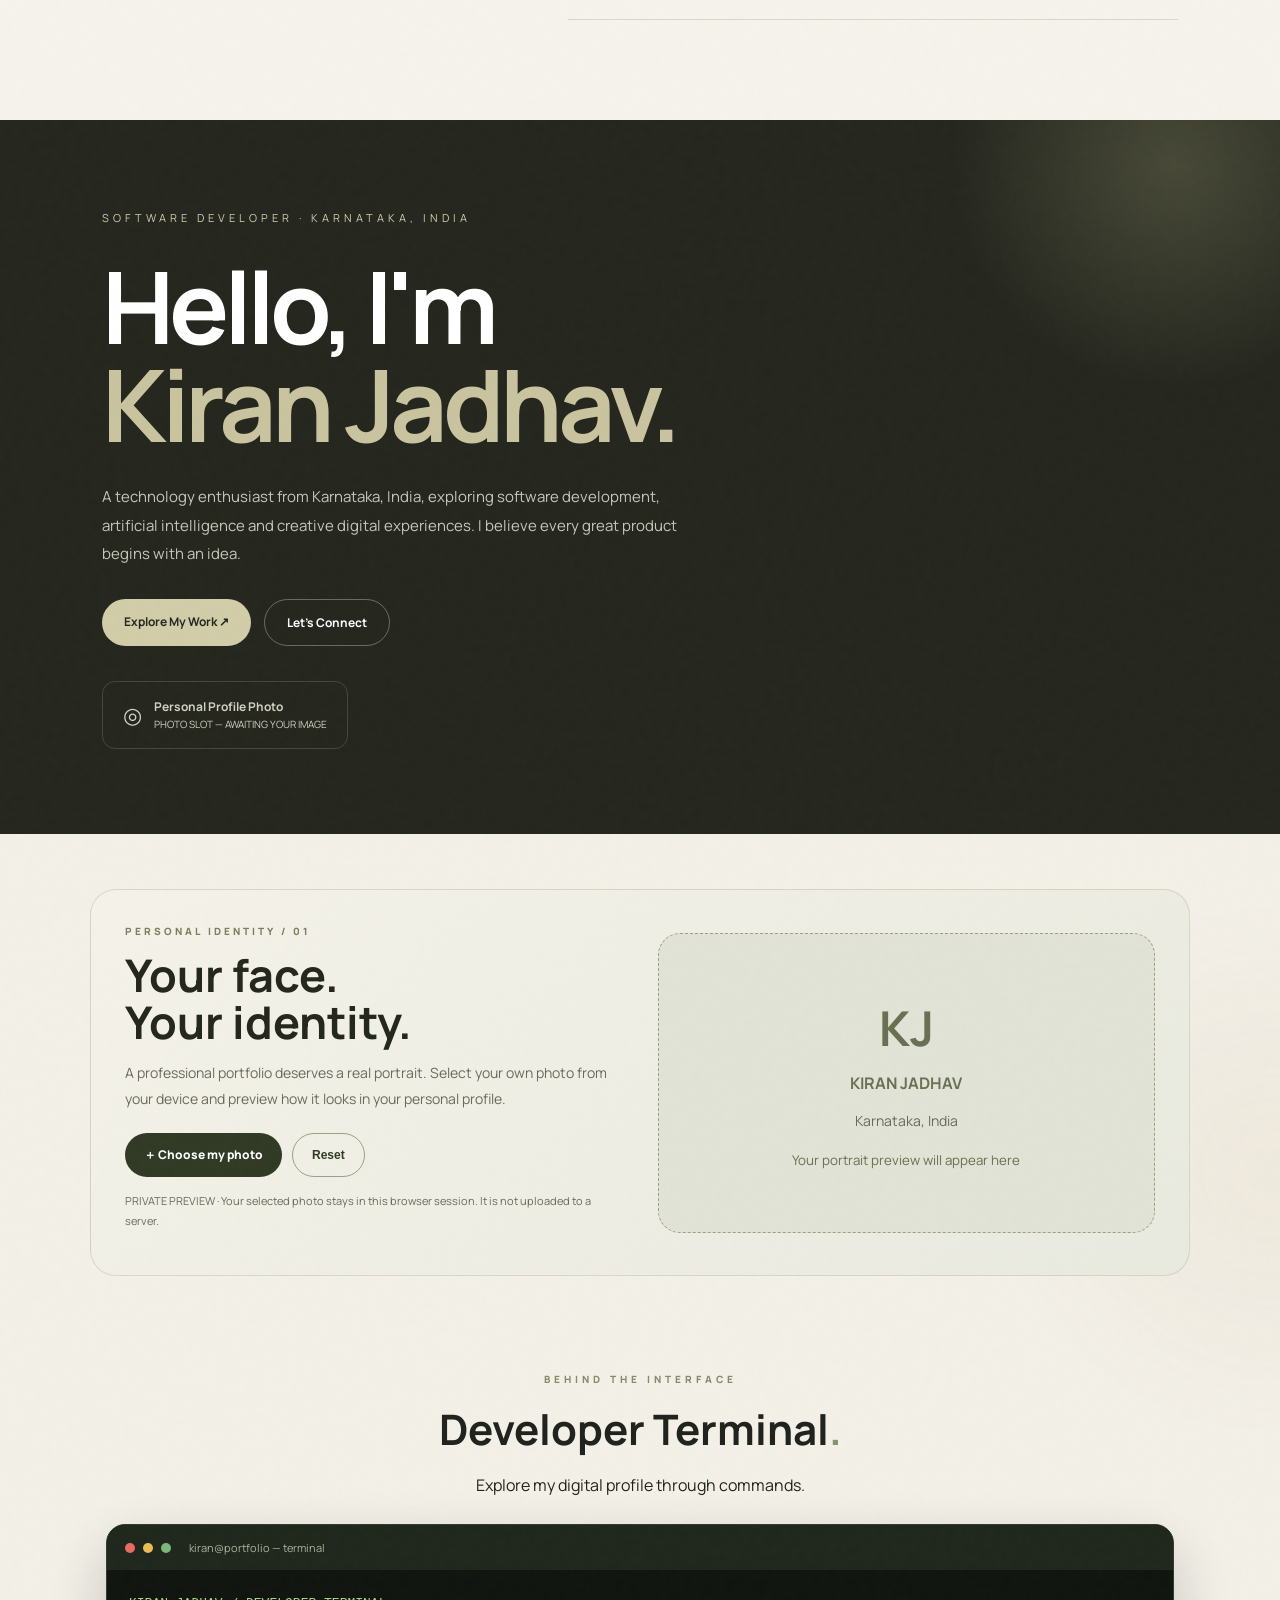
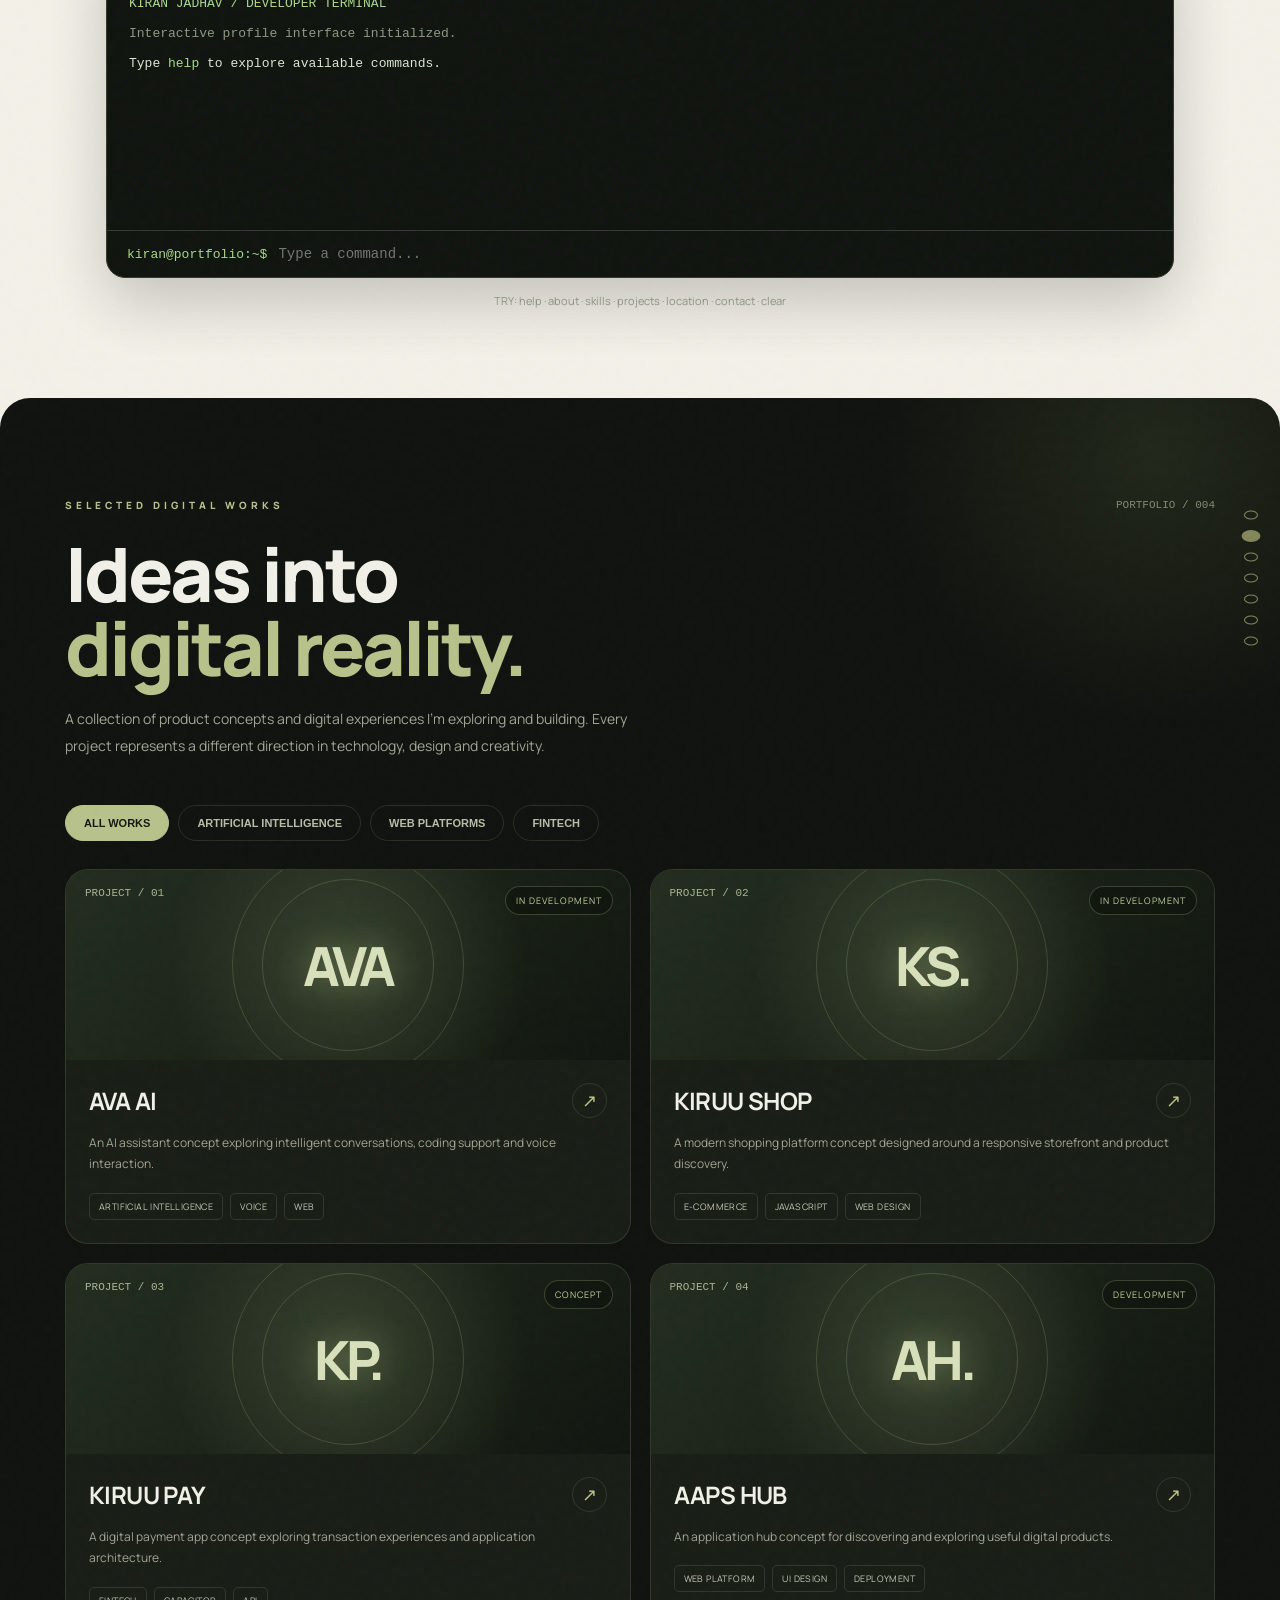
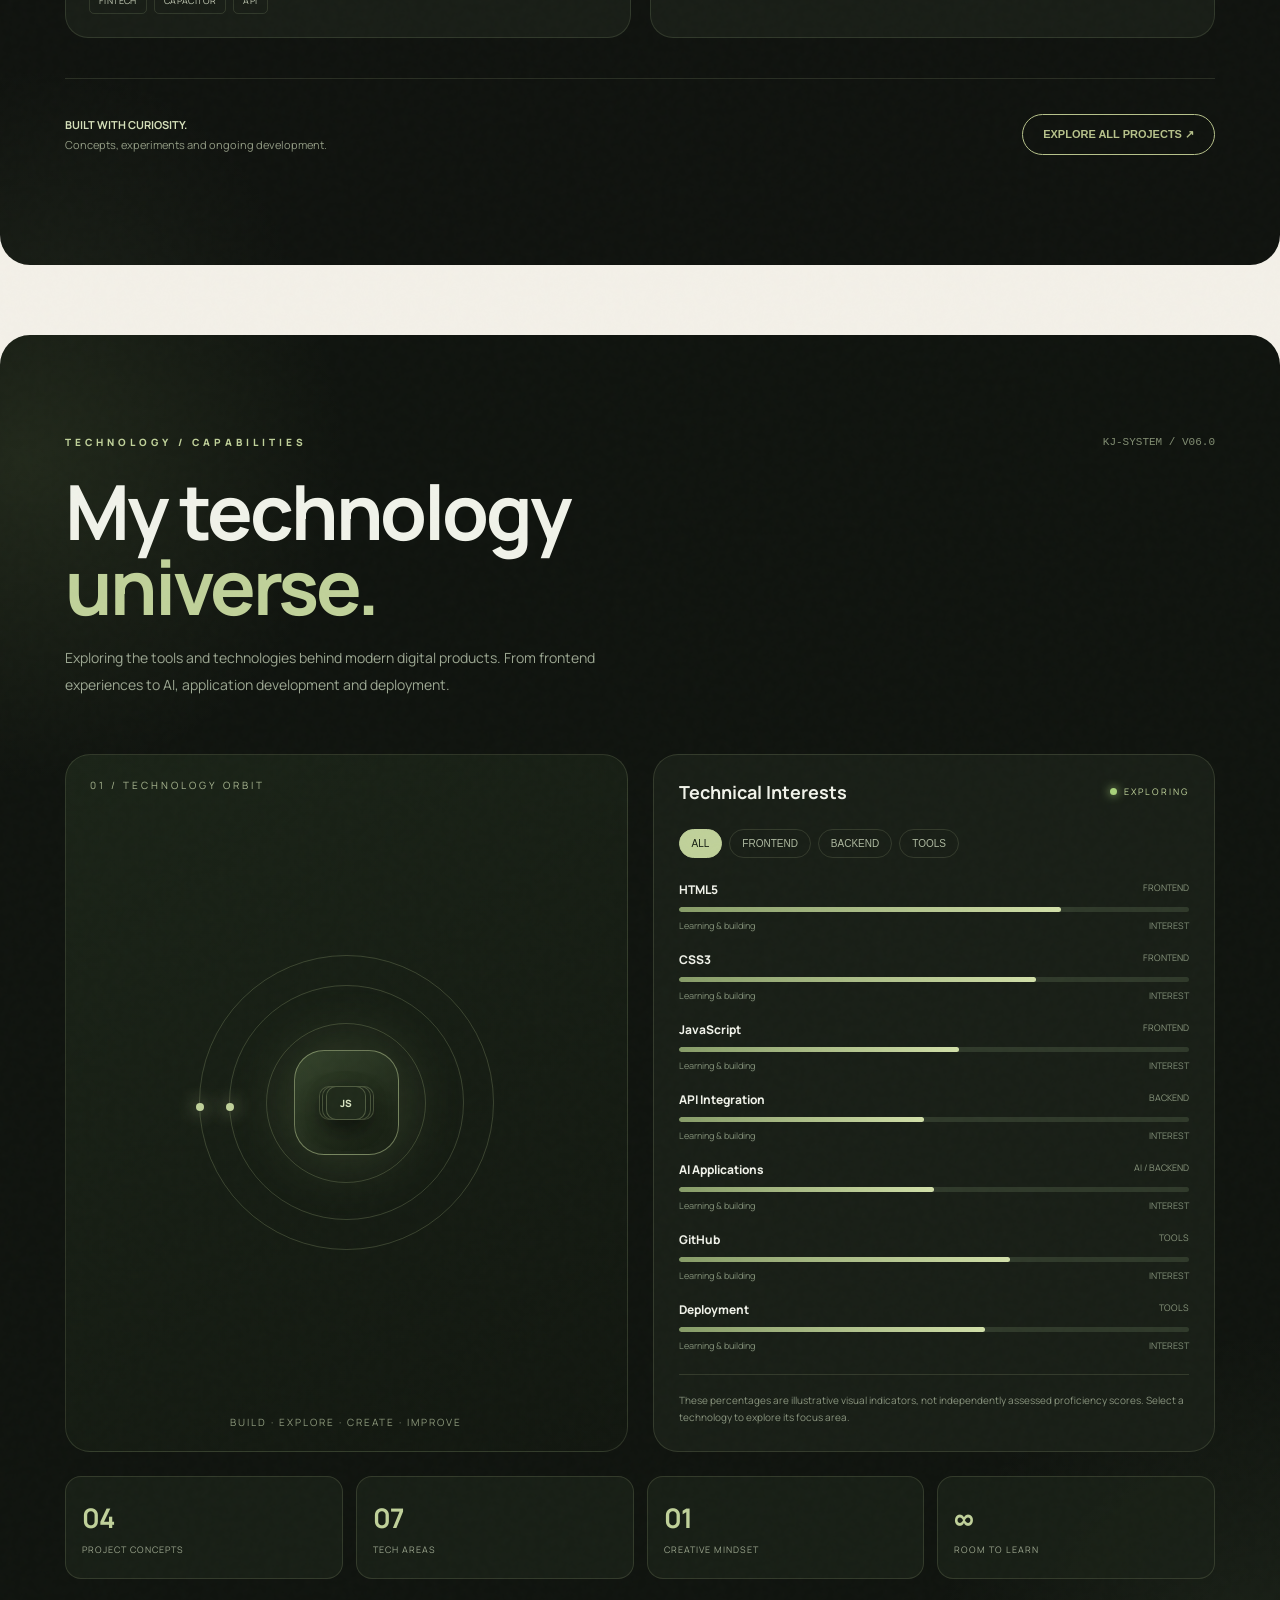
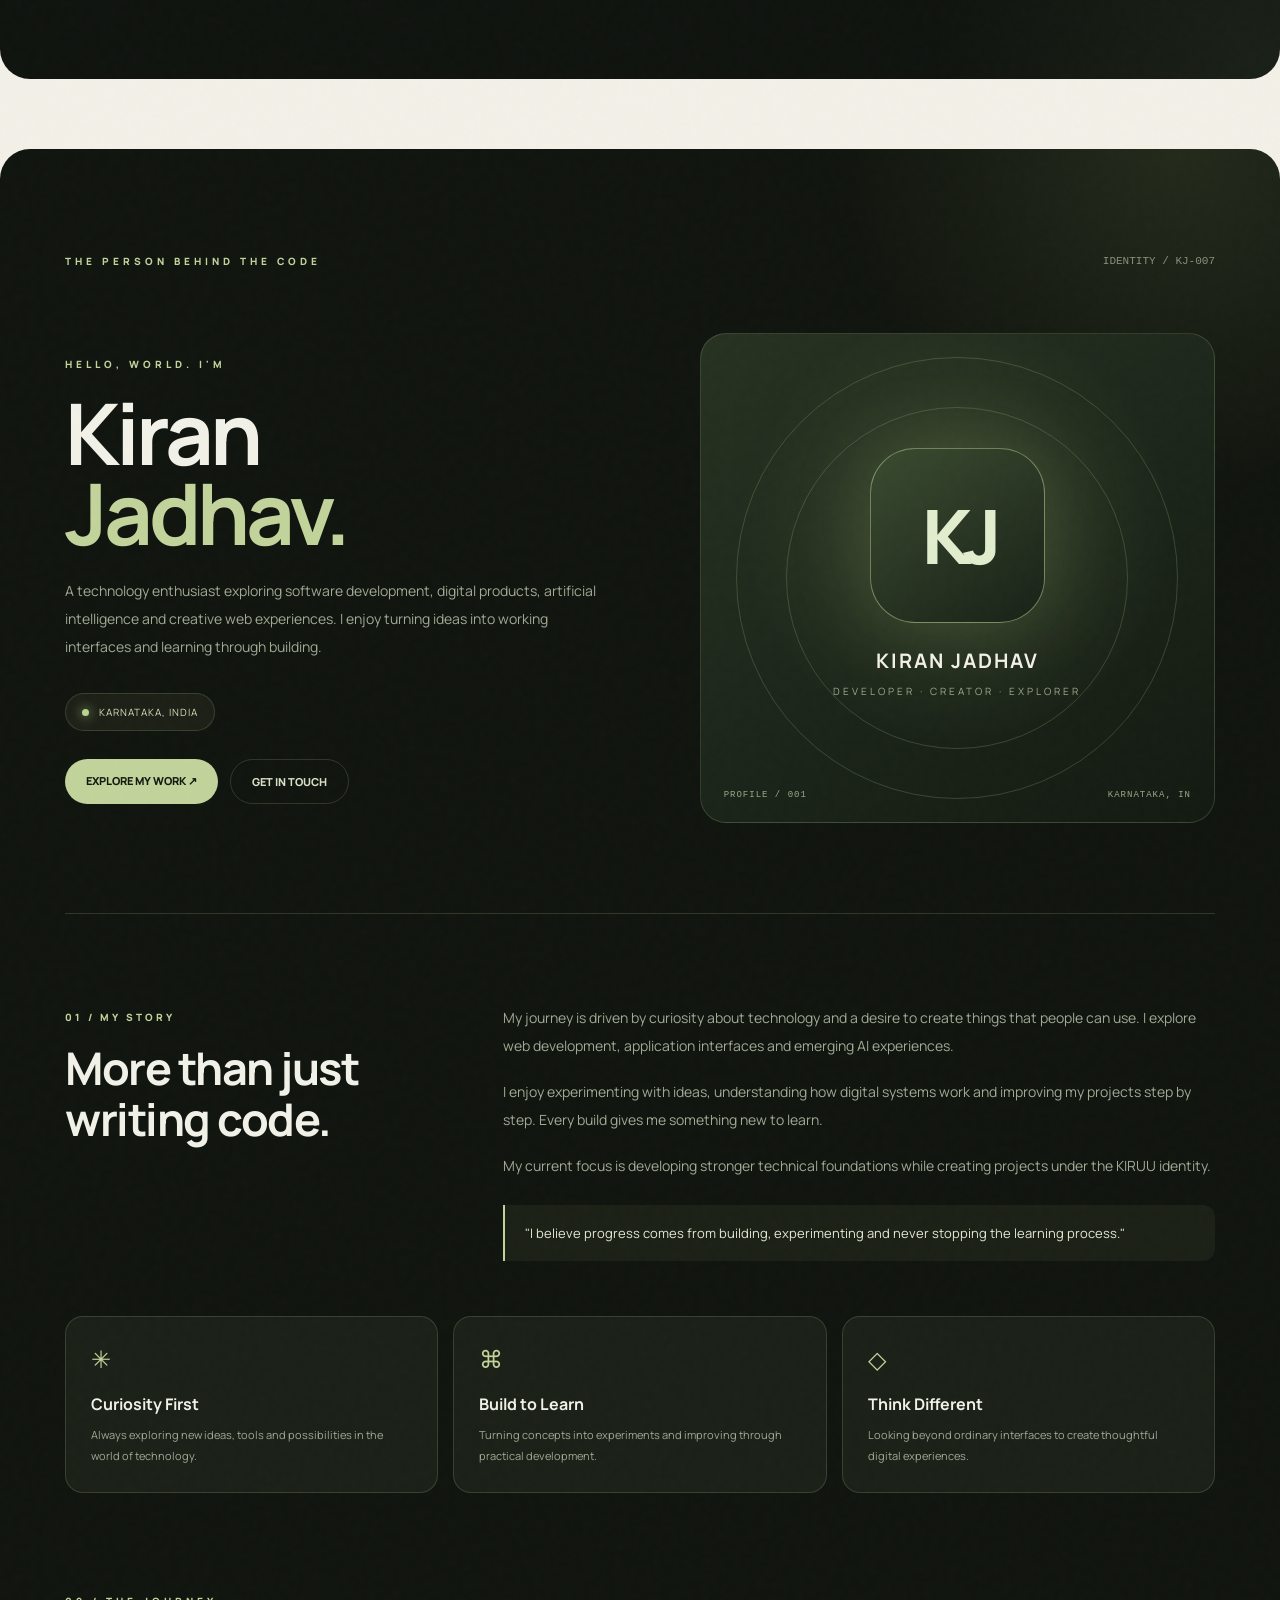
==== commit 4d3493ba: "Update Index.html" ====
--- a/Index.html
+++ b/Index.html
@@ -161,6 +161,5162 @@
 </style>
 </head>
 
+<style>
+/* PREMIUM SCROLL PROGRESS */
+#scrollProgress{
+  position:fixed;
+  top:0;
+  left:0;
+  width:0%;
+  height:3px;
+  background:linear-gradient(90deg,#9b9b62,#d5bd83);
+  z-index:99999;
+  box-shadow:0 0 12px rgba(155,155,98,.5);
+}
+
+/* SMOOTH PAGE SCROLL */
+html{
+  scroll-behavior:smooth;
+  scroll-padding-top:90px;
+}
+
+/* PREMIUM SELECTION */
+::selection{
+  background:#9b9b62;
+  color:#fff;
+}
+
+/* IMAGE HOVER POLISH */
+img{
+  transition:transform .6s ease,filter .6s ease;
+}
+
+img:hover{
+  filter:saturate(1.08);
+}
+</style>
+
+<div id="scrollProgress"></div>
+
+<script>
+(() => {
+  const progress = document.getElementById("scrollProgress");
+
+  function updateProgress(){
+    const scrollTop =
+      window.scrollY || document.documentElement.scrollTop;
+
+    const height =
+      document.documentElement.scrollHeight - window.innerHeight;
+
+    const percent = height > 0
+      ? (scrollTop / height) * 100
+      : 0;
+
+    progress.style.width = percent + "%";
+  }
+
+  window.addEventListener("scroll", updateProgress, {
+    passive:true
+  });
+
+  window.addEventListener("resize", updateProgress);
+  updateProgress();
+})();
+</script>
+
+<!-- ================= KIRAN JADHAV PORTFOLIO UPGRADE ================= -->
+
+<style>
+/* GLOBAL */
+:root{
+  --olive:#85875c;
+  --dark:#20221d;
+  --cream:#f5f3eb;
+  --muted:#77786c;
+}
+
+.section-extra{
+  padding:100px 8%;
+  background:var(--cream);
+  color:var(--dark);
+}
+
+.section-heading{
+  max-width:700px;
+  margin-bottom:45px;
+}
+
+.section-heading span{
+  color:var(--olive);
+  text-transform:uppercase;
+  letter-spacing:4px;
+  font-size:11px;
+  font-weight:700;
+}
+
+.section-heading h2{
+  font-size:clamp(34px,5vw,58px);
+  line-height:1.05;
+  margin:15px 0;
+  letter-spacing:-2px;
+}
+
+.section-heading p{
+  color:var(--muted);
+  line-height:1.8;
+}
+
+/* PROJECTS */
+.extra-projects{
+  display:grid;
+  grid-template-columns:repeat(2,minmax(0,1fr));
+  gap:22px;
+}
+
+.project-extra{
+  position:relative;
+  min-height:280px;
+  padding:32px;
+  border:1px solid rgba(32,34,29,.12);
+  border-radius:20px;
+  background:#fff;
+  overflow:hidden;
+  transition:.4s ease;
+}
+
+.project-extra:hover{
+  transform:translateY(-9px);
+  box-shadow:0 25px 60px rgba(0,0,0,.09);
+}
+
+.project-extra .number{
+  color:var(--olive);
+  font-size:12px;
+  letter-spacing:3px;
+}
+
+.project-extra h3{
+  font-size:29px;
+  margin:35px 0 12px;
+  letter-spacing:-1px;
+}
+
+.project-extra p{
+  color:var(--muted);
+  line-height:1.8;
+  max-width:420px;
+}
+
+.project-tags{
+  display:flex;
+  gap:8px;
+  flex-wrap:wrap;
+  margin-top:25px;
+}
+
+.project-tags span{
+  border:1px solid #deded4;
+  border-radius:30px;
+  padding:7px 12px;
+  font-size:11px;
+}
+
+.project-symbol{
+  position:absolute;
+  right:25px;
+  top:25px;
+  font-size:35px;
+  color:var(--olive);
+  opacity:.7;
+}
+
+/* SKILLS */
+.skills-extra{
+  display:grid;
+  grid-template-columns:1fr 1fr;
+  gap:35px 55px;
+}
+
+.skill-line{
+  margin-bottom:25px;
+}
+
+.skill-label{
+  display:flex;
+  justify-content:space-between;
+  margin-bottom:10px;
+  font-size:14px;
+  font-weight:600;
+}
+
+.skill-track{
+  height:5px;
+  background:#e2e0d6;
+  border-radius:20px;
+  overflow:hidden;
+}
+
+.skill-fill{
+  height:100%;
+  width:0;
+  background:var(--olive);
+  border-radius:20px;
+  transition:width 1.5s ease;
+}
+
+/* TIMELINE */
+.timeline-extra{
+  max-width:850px;
+  border-left:1px solid #c9c8b9;
+  margin-left:10px;
+}
+
+.timeline-item{
+  position:relative;
+  padding:0 0 45px 35px;
+}
+
+.timeline-item:before{
+  content:"";
+  position:absolute;
+  width:11px;
+  height:11px;
+  border-radius:50%;
+  background:var(--olive);
+  left:-6px;
+  top:5px;
+}
+
+.timeline-item small{
+  color:var(--olive);
+  letter-spacing:2px;
+  font-weight:700;
+}
+
+.timeline-item h3{
+  font-size:24px;
+  margin:12px 0;
+}
+
+.timeline-item p{
+  color:var(--muted);
+  line-height:1.8;
+  max-width:600px;
+}
+
+/* SERVICES */
+.services-extra{
+  display:grid;
+  grid-template-columns:repeat(3,minmax(0,1fr));
+  gap:18px;
+}
+
+.service-extra{
+  padding:30px;
+  border:1px solid rgba(32,34,29,.13);
+  border-radius:18px;
+  transition:.35s;
+}
+
+.service-extra:hover{
+  background:#25271f;
+  color:#fff;
+  transform:translateY(-6px);
+}
+
+.service-extra .service-icon{
+  font-size:30px;
+}
+
+.service-extra h3{
+  margin:25px 0 12px;
+  font-size:21px;
+}
+
+.service-extra p{
+  color:var(--muted);
+  font-size:14px;
+  line-height:1.8;
+}
+
+.service-extra:hover p{
+  color:#c6c6ba;
+}
+
+/* TESTIMONIAL PLACEHOLDER */
+.quote-extra{
+  padding:55px;
+  border-radius:22px;
+  background:#25271f;
+  color:#fff;
+}
+
+.quote-extra h3{
+  font-size:clamp(25px,4vw,42px);
+  line-height:1.35;
+  font-weight:400;
+  max-width:850px;
+}
+
+.quote-extra p{
+  color:#c5c5b7;
+  margin-top:25px;
+}
+
+/* CONTACT */
+.contact-extra{
+  background:#25271f;
+  color:#fff;
+  padding:90px 8%;
+  border-radius:25px;
+}
+
+.contact-extra h2{
+  font-size:clamp(38px,7vw,75px);
+  letter-spacing:-3px;
+  line-height:1.05;
+  max-width:750px;
+  margin:20px 0;
+}
+
+.contact-extra p{
+  color:#c3c3b8;
+  line-height:1.8;
+  max-width:550px;
+}
+
+.contact-extra a{
+  display:inline-block;
+  margin-top:28px;
+  padding:15px 25px;
+  background:#d8d4bd;
+  color:#24251f;
+  text-decoration:none;
+  border-radius:40px;
+  font-weight:700;
+  transition:.3s;
+}
+
+.contact-extra a:hover{
+  transform:translateY(-4px);
+  background:#fff;
+}
+
+/* BACK TO TOP */
+#backTop{
+  position:fixed;
+  right:22px;
+  bottom:22px;
+  width:48px;
+  height:48px;
+  border:0;
+  border-radius:50%;
+  background:#85875c;
+  color:white;
+  font-size:20px;
+  cursor:pointer;
+  z-index:999;
+  opacity:0;
+  visibility:hidden;
+  transform:translateY(15px);
+  transition:.3s;
+  box-shadow:0 8px 25px #0002;
+}
+
+#backTop.show{
+  opacity:1;
+  visibility:visible;
+  transform:translateY(0);
+}
+
+/* REVEAL */
+.reveal-extra{
+  opacity:0;
+  transform:translateY(30px);
+  transition:opacity .8s ease,transform .8s ease;
+}
+
+.reveal-extra.visible{
+  opacity:1;
+  transform:translateY(0);
+}
+
+/* MOBILE */
+@media(max-width:760px){
+  .section-extra{
+    padding:70px 6%;
+  }
+
+  .extra-projects,
+  .skills-extra{
+    grid-template-columns:1fr;
+  }
+
+  .services-extra{
+    grid-template-columns:1fr;
+  }
+
+  .project-extra{
+    min-height:250px;
+    padding:25px;
+  }
+
+  .quote-extra{
+    padding:30px;
+  }
+
+  .contact-extra{
+    padding:55px 7%;
+  }
+}
+</style>
+
+<!-- PROJECTS -->
+<section class="section-extra" id="featured-work">
+  <div class="section-heading reveal-extra">
+    <span>Selected Work / 01</span>
+    <h2>Ideas turned into digital experiences.</h2>
+    <p>A collection of concepts and digital products focused on design, technology and user experience.</p>
+  </div>
+
+  <div class="extra-projects">
+    <article class="project-extra reveal-extra">
+      <div class="project-symbol">✳</div>
+      <span class="number">01 / AI TECHNOLOGY</span>
+      <h3>AVA AI</h3>
+      <p>An AI assistant concept focused on intelligent conversations, coding assistance and creative workflows.</p>
+      <div class="project-tags">
+        <span>Artificial Intelligence</span>
+        <span>Voice AI</span>
+        <span>Web App</span>
+      </div>
+    </article>
+
+    <article class="project-extra reveal-extra">
+      <div class="project-symbol">◇</div>
+      <span class="number">02 / E-COMMERCE</span>
+      <h3>KIRUU SHOP</h3>
+      <p>A modern shopping platform concept with a focus on product discovery and a clean shopping experience.</p>
+      <div class="project-tags">
+        <span>E-commerce</span>
+        <span>UI Design</span>
+        <span>JavaScript</span>
+      </div>
+    </article>
+
+    <article class="project-extra reveal-extra">
+      <div class="project-symbol">◎</div>
+      <span class="number">03 / FINTECH CONCEPT</span>
+      <h3>KIRUU PAY</h3>
+      <p>A digital payment product concept exploring simple interfaces and accessible financial technology.</p>
+      <div class="project-tags">
+        <span>Fintech</span>
+        <span>Product Concept</span>
+        <span>Mobile</span>
+      </div>
+    </article>
+
+    <article class="project-extra reveal-extra">
+      <div class="project-symbol">✦</div>
+      <span class="number">04 / DIGITAL PLATFORM</span>
+      <h3>AAPS HUB</h3>
+      <p>A digital apps hub concept designed to bring useful applications together in one organized platform.</p>
+      <div class="project-tags">
+        <span>Web Development</span>
+        <span>Dashboard</span>
+        <span>Design</span>
+      </div>
+    </article>
+  </div>
+</section>
+
+<!-- SKILLS -->
+<section class="section-extra" id="technical-skills">
+  <div class="section-heading reveal-extra">
+    <span>Capabilities / 02</span>
+    <h2>Tools I explore and build with.</h2>
+    <p>Technologies and skills I work with while creating digital experiences.</p>
+  </div>
+
+  <div class="skills-extra">
+    <div class="reveal-extra">
+      <div class="skill-line">
+        <div class="skill-label"><span>HTML & CSS</span><span>90%</span></div>
+        <div class="skill-track"><div class="skill-fill" data-level="90%"></div></div>
+      </div>
+      <div class="skill-line">
+        <div class="skill-label"><span>JavaScript</span><span>75%</span></div>
+        <div class="skill-track"><div class="skill-fill" data-level="75%"></div></div>
+      </div>
+      <div class="skill-line">
+        <div class="skill-label"><span>Responsive Design</span><span>85%</span></div>
+        <div class="skill-track"><div class="skill-fill" data-level="85%"></div></div>
+      </div>
+    </div>
+
+    <div class="reveal-extra">
+      <div class="skill-line">
+        <div class="skill-label"><span>UI / UX Design</span><span>80%</span></div>
+        <div class="skill-track"><div class="skill-fill" data-level="80%"></div></div>
+      </div>
+      <div class="skill-line">
+        <div class="skill-label"><span>AI Integration</span><span>70%</span></div>
+        <div class="skill-track"><div class="skill-fill" data-level="70%"></div></div>
+      </div>
+      <div class="skill-line">
+        <div class="skill-label"><span>Product Thinking</span><span>85%</span></div>
+        <div class="skill-track"><div class="skill-fill" data-level="85%"></div></div>
+      </div>
+    </div>
+  </div>
+</section>
+
+<!-- JOURNEY -->
+<section class="section-extra" id="journey">
+  <div class="section-heading reveal-extra">
+    <span>The Journey / 03</span>
+    <h2>Learning. Building. Improving.</h2>
+    <p>Every project is another opportunity to learn something new and turn an idea into reality.</p>
+  </div>
+
+  <div class="timeline-extra">
+    <div class="timeline-item reveal-extra">
+      <small>01 — THE BEGINNING</small>
+      <h3>Curiosity for Technology</h3>
+      <p>Started exploring websites, digital products and the possibilities of modern technology.</p>
+    </div>
+
+    <div class="timeline-item reveal-extra">
+      <small>02 — EXPERIMENTATION</small>
+      <h3>Building Digital Projects</h3>
+      <p>Experimented with web development, mobile-friendly interfaces and personal product concepts.</p>
+    </div>
+
+    <div class="timeline-item reveal-extra">
+      <small>03 — EXPLORING AI</small>
+      <h3>Exploring Artificial Intelligence</h3>
+      <p>Started exploring AI assistants, voice experiences and ways to integrate intelligent tools into applications.</p>
+    </div>
+
+    <div class="timeline-item reveal-extra">
+      <small>04 — WHAT'S NEXT</small>
+      <h3>Building Bigger Ideas</h3>
+      <p>Continuing to learn, improve existing projects and develop better digital experiences.</p>
+    </div>
+  </div>
+</section>
+
+<!-- SERVICES -->
+<section class="section-extra" id="services">
+  <div class="section-heading reveal-extra">
+    <span>What I Explore / 04</span>
+    <h2>From an idea to an experience.</h2>
+    <p>Areas of technology and digital creation that I enjoy exploring.</p>
+  </div>
+
+  <div class="services-extra">
+    <article class="service-extra reveal-extra">
+      <div class="service-icon">⌘</div>
+      <h3>Web Development</h3>
+      <p>Building responsive websites and interactive web experiences.</p>
+    </article>
+
+    <article class="service-extra reveal-extra">
+      <div class="service-icon">✳</div>
+      <h3>AI Experiments</h3>
+      <p>Exploring AI-powered assistants, automation and intelligent interfaces.</p>
+    </article>
+
+    <article class="service-extra reveal-extra">
+      <div class="service-icon">◈</div>
+      <h3>UI / UX Concepts</h3>
+      <p>Designing clean layouts with a focus on usability and visual identity.</p>
+    </article>
+  </div>
+</section>
+
+<!-- PERSONAL PHILOSOPHY -->
+<section class="section-extra">
+  <div class="quote-extra reveal-extra">
+    <h3>“I believe great things begin with curiosity, consistency and the courage to build something from nothing.”</h3>
+    <p>— Kiran Jadhav</p>
+  </div>
+</section>
+
+<!-- CONTACT -->
+<section class="section-extra" id="contact">
+  <div class="contact-extra reveal-extra">
+    <span style="color:#c9c49f;letter-spacing:4px;font-size:11px;">HAVE AN IDEA?</span>
+    <h2>Let's create something meaningful.</h2>
+    <p>Have a project, collaboration idea or simply want to connect? Feel free to reach out.</p>
+    <a href="https://www.instagram.com/kiiiiiruuuuuu/" target="_blank" rel="noopener">Connect on Instagram ↗</a>
+  </div>
+</section>
+
+<button id="backTop" aria-label="Back to top">↑</button>
+
+<script>
+/* SCROLL REVEAL */
+const extraObserver = new IntersectionObserver((entries)=>{
+  entries.forEach(entry=>{
+    if(entry.isIntersecting){
+      entry.target.classList.add("visible");
+      extraObserver.unobserve(entry.target);
+    }
+  });
+},{threshold:.12});
+
+document.querySelectorAll(".reveal-extra").forEach(el=>{
+  extraObserver.observe(el);
+});
+
+/* SKILL BAR ANIMATION */
+const skillObserver = new IntersectionObserver((entries)=>{
+  entries.forEach(entry=>{
+    if(entry.isIntersecting){
+      const fill=entry.target;
+      fill.style.width=fill.dataset.level;
+      skillObserver.unobserve(fill);
+    }
+  });
+},{threshold:.3});
+
+document.querySelectorAll(".skill-fill").forEach(el=>{
+  skillObserver.observe(el);
+});
+
+/* BACK TO TOP */
+const backTop=document.getElementById("backTop");
+
+window.addEventListener("scroll",()=>{
+  backTop.classList.toggle("show",window.scrollY>500);
+},{passive:true});
+
+backTop.addEventListener("click",()=>{
+  window.scrollTo({top:0,behavior:"smooth"});
+});
+</script>
+
+<!-- ================= END PORTFOLIO UPGRADE ================= -->
+
+<!-- ============ KIRAN JADHAV - CINEMATIC UPGRADE ============ -->
+
+<style>
+/* CINEMATIC BACKGROUND */
+body{
+  position:relative;
+  overflow-x:hidden;
+}
+
+#kj-atmosphere{
+  position:fixed;
+  inset:0;
+  pointer-events:none;
+  z-index:-1;
+  overflow:hidden;
+  opacity:.55;
+}
+
+.kj-orb{
+  position:absolute;
+  width:340px;
+  height:340px;
+  border-radius:50%;
+  filter:blur(85px);
+  opacity:.16;
+  animation:kjFloat 13s ease-in-out infinite alternate;
+}
+
+.kj-orb.one{
+  background:#a2a276;
+  top:8%;
+  left:-150px;
+}
+
+.kj-orb.two{
+  background:#c5a77c;
+  right:-160px;
+  top:45%;
+  animation-delay:-5s;
+}
+
+.kj-orb.three{
+  background:#a9a99a;
+  left:35%;
+  bottom:-180px;
+  animation-delay:-8s;
+}
+
+@keyframes kjFloat{
+  from{transform:translate3d(0,0,0) scale(1)}
+  to{transform:translate3d(70px,-55px,0) scale(1.25)}
+}
+
+/* CUSTOM CURSOR */
+#kj-cursor,
+#kj-cursor-ring{
+  position:fixed;
+  top:0;
+  left:0;
+  pointer-events:none;
+  z-index:999999;
+  border-radius:50%;
+  transform:translate(-50%,-50%);
+}
+
+#kj-cursor{
+  width:7px;
+  height:7px;
+  background:#85875c;
+}
+
+#kj-cursor-ring{
+  width:35px;
+  height:35px;
+  border:1px solid #85875c;
+  transition:width .25s,height .25s,background .25s;
+}
+
+#kj-cursor-ring.hover{
+  width:58px;
+  height:58px;
+  background:#85875c20;
+}
+
+@media(pointer:coarse){
+  #kj-cursor,
+  #kj-cursor-ring{
+    display:none;
+  }
+}
+
+/* CINEMATIC HERO LIGHT */
+.kj-hero-light{
+  position:absolute;
+  width:400px;
+  height:400px;
+  border-radius:50%;
+  background:radial-gradient(circle,#9b9d6b25,transparent 70%);
+  pointer-events:none;
+  transform:translate(-50%,-50%);
+  z-index:0;
+}
+
+/* 3D FLOATING LABELS */
+.kj-floating-label{
+  position:absolute;
+  padding:12px 17px;
+  border:1px solid #85875c45;
+  background:#ffffffb8;
+  backdrop-filter:blur(14px);
+  border-radius:12px;
+  font-size:11px;
+  letter-spacing:1px;
+  box-shadow:0 12px 35px #0000000b;
+  animation:kjLabelFloat 5s ease-in-out infinite;
+}
+
+.kj-floating-label.left{
+  left:3%;
+  top:25%;
+}
+
+.kj-floating-label.right{
+  right:3%;
+  bottom:22%;
+  animation-delay:-2s;
+}
+
+@keyframes kjLabelFloat{
+  0%,100%{transform:translateY(0) rotate(-2deg)}
+  50%{transform:translateY(-15px) rotate(2deg)}
+}
+
+/* PREMIUM GLASS PANEL */
+.kj-glass{
+  background:rgba(255,255,255,.46);
+  backdrop-filter:blur(18px);
+  -webkit-backdrop-filter:blur(18px);
+  border:1px solid rgba(133,135,92,.18);
+  box-shadow:0 20px 60px rgba(0,0,0,.045);
+}
+
+/* PROJECT 3D TILT */
+.project-extra{
+  transform-style:preserve-3d;
+  will-change:transform;
+}
+
+.project-extra h3,
+.project-extra p,
+.project-extra .project-tags{
+  transform:translateZ(18px);
+}
+
+/* NEW TECH STRIP */
+.kj-tech-strip{
+  padding:35px 8%;
+  overflow:hidden;
+  border-top:1px solid #85875c25;
+  border-bottom:1px solid #85875c25;
+  background:#ffffff55;
+}
+
+.kj-tech-track{
+  display:flex;
+  width:max-content;
+  gap:65px;
+  animation:kjMarquee 28s linear infinite;
+}
+
+.kj-tech-track span{
+  font-size:13px;
+  letter-spacing:3px;
+  color:#77786c;
+  font-weight:700;
+  white-space:nowrap;
+}
+
+@keyframes kjMarquee{
+  to{transform:translateX(-50%)}
+}
+
+/* COUNTERS */
+.kj-stats{
+  display:grid;
+  grid-template-columns:repeat(3,1fr);
+  gap:20px;
+  padding:55px 8%;
+  background:#25271f;
+  color:#fff;
+}
+
+.kj-stat{
+  text-align:center;
+  padding:15px;
+}
+
+.kj-stat strong{
+  display:block;
+  font-size:clamp(32px,5vw,55px);
+  letter-spacing:-2px;
+  color:#d6d1b4;
+}
+
+.kj-stat span{
+  display:block;
+  font-size:11px;
+  letter-spacing:2px;
+  color:#bcbcaf;
+  margin-top:8px;
+}
+
+/* SOCIAL FLOAT */
+.kj-social-float{
+  position:fixed;
+  left:18px;
+  bottom:25px;
+  z-index:900;
+  display:flex;
+  flex-direction:column;
+  gap:10px;
+}
+
+.kj-social-float a{
+  width:39px;
+  height:39px;
+  display:grid;
+  place-items:center;
+  text-decoration:none;
+  border-radius:50%;
+  color:#fff;
+  background:#25271f;
+  font-size:13px;
+  transition:.3s;
+}
+
+.kj-social-float a:hover{
+  background:#85875c;
+  transform:translateY(-4px);
+}
+
+/* BACKGROUND GRAIN */
+.kj-grain{
+  position:fixed;
+  inset:0;
+  pointer-events:none;
+  z-index:1000;
+  opacity:.035;
+  background-image:url("data:image/svg+xml,%3Csvg viewBox='0 0 180 180' xmlns='http://www.w3.org/2000/svg'%3E%3Cfilter id='n'%3E%3CfeTurbulence type='fractalNoise' baseFrequency='.9' numOctaves='3' stitchTiles='stitch'/%3E%3C/filter%3E%3Crect width='100%25' height='100%25' filter='url(%23n)' opacity='.5'/%3E%3C/svg%3E");
+}
+
+/* SECTION DIVIDER */
+.kj-divider{
+  width:100%;
+  height:1px;
+  background:linear-gradient(90deg,transparent,#85875c65,transparent);
+  margin:10px 0;
+}
+
+/* MOBILE */
+@media(max-width:760px){
+  .kj-floating-label{
+    font-size:9px;
+    padding:9px 11px;
+  }
+
+  .kj-floating-label.left{left:2%;top:12%}
+  .kj-floating-label.right{right:2%;bottom:12%}
+
+  .kj-stats{
+    padding:35px 5%;
+    gap:5px;
+  }
+
+  .kj-stat span{
+    font-size:9px;
+    letter-spacing:1px;
+  }
+
+  .kj-tech-strip{
+    padding:25px 5%;
+  }
+
+  .kj-social-float{
+    left:auto;
+    right:14px;
+    bottom:85px;
+  }
+}
+
+@media(prefers-reduced-motion:reduce){
+  .kj-orb,
+  .kj-floating-label,
+  .kj-tech-track{
+    animation:none!important;
+  }
+  html{scroll-behavior:auto}
+}
+</style>
+
+<!-- ATMOSPHERE -->
+<div id="kj-atmosphere" aria-hidden="true">
+  <div class="kj-orb one"></div>
+  <div class="kj-orb two"></div>
+  <div class="kj-orb three"></div>
+</div>
+
+<div class="kj-grain" aria-hidden="true"></div>
+<div id="kj-cursor"></div>
+<div id="kj-cursor-ring"></div>
+
+<!-- TECH MARQUEE -->
+<div class="kj-tech-strip">
+  <div class="kj-tech-track">
+    <span>HTML5</span>
+    <span>CSS3</span>
+    <span>JAVASCRIPT</span>
+    <span>ARTIFICIAL INTELLIGENCE</span>
+    <span>UI / UX</span>
+    <span>RESPONSIVE DESIGN</span>
+    <span>WEB DEVELOPMENT</span>
+    <span>HTML5</span>
+    <span>CSS3</span>
+    <span>JAVASCRIPT</span>
+    <span>ARTIFICIAL INTELLIGENCE</span>
+    <span>UI / UX</span>
+    <span>RESPONSIVE DESIGN</span>
+    <span>WEB DEVELOPMENT</span>
+  </div>
+</div>
+
+<!-- STATS -->
+<section class="kj-stats">
+  <div class="kj-stat">
+    <strong data-count="4">0</strong>
+    <span>PROJECT CONCEPTS</span>
+  </div>
+  <div class="kj-stat">
+    <strong data-count="6">0</strong>
+    <span>SKILL AREAS</span>
+  </div>
+  <div class="kj-stat">
+    <strong data-count="1">0</strong>
+    <span>CREATIVE MINDSET</span>
+  </div>
+</section>
+
+<div class="kj-divider"></div>
+
+<!-- FLOATING SOCIAL LINKS -->
+<div class="kj-social-float">
+  <a href="https://www.instagram.com/kiiiiiruuuuuu/"
+     target="_blank" rel="noopener" aria-label="Instagram">IG</a>
+  <a href="#contact" aria-label="Contact">✉</a>
+  <a href="#" id="kj-top-link" aria-label="Back to top">↑</a>
+</div>
+
+<script>
+(() => {
+  /* CUSTOM CURSOR */
+  const cursor=document.getElementById("kj-cursor");
+  const ring=document.getElementById("kj-cursor-ring");
+
+  if(window.matchMedia("(pointer:fine)").matches){
+    let mouseX=0,mouseY=0,ringX=0,ringY=0;
+
+    window.addEventListener("mousemove",e=>{
+      mouseX=e.clientX;
+      mouseY=e.clientY;
+      cursor.style.left=mouseX+"px";
+      cursor.style.top=mouseY+"px";
+    });
+
+    function animateRing(){
+      ringX+=(mouseX-ringX)*.16;
+      ringY+=(mouseY-ringY)*.16;
+      ring.style.left=ringX+"px";
+      ring.style.top=ringY+"px";
+      requestAnimationFrame(animateRing);
+    }
+    animateRing();
+
+    document.querySelectorAll("a,button,.project-extra").forEach(el=>{
+      el.addEventListener("mouseenter",()=>ring.classList.add("hover"));
+      el.addEventListener("mouseleave",()=>ring.classList.remove("hover"));
+    });
+  }
+
+  /* 3D PROJECT TILT */
+  if(window.matchMedia("(pointer:fine)").matches){
+    document.querySelectorAll(".project-extra").forEach(card=>{
+      card.addEventListener("mousemove",e=>{
+        const rect=card.getBoundingClientRect();
+        const x=(e.clientX-rect.left)/rect.width-.5;
+        const y=(e.clientY-rect.top)/rect.height-.5;
+
+        card.style.transform=
+          `perspective(900px) rotateX(${-y*7}deg) rotateY(${x*7}deg) translateY(-5px)`;
+      });
+
+      card.addEventListener("mouseleave",()=>{
+        card.style.transform=
+          "perspective(900px) rotateX(0) rotateY(0) translateY(0)";
+      });
+    });
+  }
+
+  /* COUNTER ANIMATION */
+  const counters=document.querySelectorAll("[data-count]");
+
+  const countObserver=new IntersectionObserver(entries=>{
+    entries.forEach(entry=>{
+      if(!entry.isIntersecting)return;
+
+      const el=entry.target;
+      const target=Number(el.dataset.count);
+      const duration=1200;
+      const start=performance.now();
+
+      function update(now){
+        const progress=Math.min((now-start)/duration,1);
+        const eased=1-Math.pow(1-progress,3);
+        el.textContent=Math.round(target*eased);
+
+        if(progress<1)requestAnimationFrame(update);
+      }
+
+      requestAnimationFrame(update);
+      countObserver.unobserve(el);
+    });
+  },{threshold:.5});
+
+  counters.forEach(el=>countObserver.observe(el));
+
+  /* BACK TO TOP */
+  document.getElementById("kj-top-link")
+    .addEventListener("click",e=>{
+      e.preventDefault();
+      window.scrollTo({top:0,behavior:"smooth"});
+    });
+
+})();
+</script>
+
+<!-- ============ END CINEMATIC UPGRADE ============ -->
+
+<!-- ===== KIRAN JADHAV: INTERACTIVE PORTFOLIO V2 ===== -->
+
+<style>
+.kj-workspace{
+  padding:95px 8%;
+  background:#f5f3eb;
+  color:#25271f;
+}
+
+.kj-workspace-head{
+  max-width:760px;
+  margin-bottom:38px;
+}
+
+.kj-workspace-head .eyebrow{
+  color:#85875c;
+  letter-spacing:4px;
+  font-size:11px;
+  font-weight:700;
+}
+
+.kj-workspace-head h2{
+  font-size:clamp(36px,6vw,65px);
+  letter-spacing:-3px;
+  line-height:1.05;
+  margin:15px 0;
+}
+
+.kj-workspace-head p{
+  color:#77786c;
+  line-height:1.8;
+}
+
+.kj-filter-row{
+  display:flex;
+  flex-wrap:wrap;
+  gap:10px;
+  margin-bottom:30px;
+}
+
+.kj-filter{
+  border:1px solid #d9d8cd;
+  background:transparent;
+  color:#55564d;
+  border-radius:40px;
+  padding:11px 19px;
+  cursor:pointer;
+  font-size:12px;
+  transition:.3s;
+}
+
+.kj-filter.active,
+.kj-filter:hover{
+  background:#25271f;
+  color:white;
+  border-color:#25271f;
+}
+
+.kj-project-grid{
+  display:grid;
+  grid-template-columns:repeat(2,minmax(0,1fr));
+  gap:20px;
+}
+
+.kj-case-card{
+  position:relative;
+  padding:30px;
+  border-radius:20px;
+  background:white;
+  border:1px solid #e6e4da;
+  min-height:300px;
+  display:flex;
+  flex-direction:column;
+  justify-content:space-between;
+  transition:.35s;
+}
+
+.kj-case-card:hover{
+  transform:translateY(-7px);
+  box-shadow:0 22px 50px #25271f12;
+}
+
+.kj-case-card.hidden{
+  display:none;
+}
+
+.kj-case-top{
+  display:flex;
+  justify-content:space-between;
+  align-items:center;
+}
+
+.kj-case-number{
+  color:#85875c;
+  font-size:11px;
+  letter-spacing:3px;
+}
+
+.kj-case-icon{
+  width:47px;
+  height:47px;
+  display:grid;
+  place-items:center;
+  border-radius:15px;
+  background:#f0efe6;
+  font-size:23px;
+}
+
+.kj-case-card h3{
+  font-size:31px;
+  letter-spacing:-1px;
+  margin:28px 0 10px;
+}
+
+.kj-case-card p{
+  color:#77786c;
+  line-height:1.8;
+  font-size:14px;
+}
+
+.kj-case-bottom{
+  display:flex;
+  justify-content:space-between;
+  align-items:center;
+  gap:10px;
+  margin-top:25px;
+}
+
+.kj-case-category{
+  font-size:10px;
+  letter-spacing:2px;
+  color:#85875c;
+  font-weight:700;
+}
+
+.kj-case-open{
+  border:0;
+  background:#25271f;
+  color:white;
+  padding:12px 17px;
+  border-radius:30px;
+  cursor:pointer;
+  font-size:12px;
+  transition:.3s;
+}
+
+.kj-case-open:hover{
+  background:#85875c;
+  transform:translateY(-2px);
+}
+
+/* PROJECT MODAL */
+#kj-project-modal{
+  position:fixed;
+  inset:0;
+  z-index:999999;
+  background:#141510d9;
+  backdrop-filter:blur(12px);
+  display:none;
+  align-items:center;
+  justify-content:center;
+  padding:20px;
+}
+
+#kj-project-modal.open{
+  display:flex;
+}
+
+.kj-modal-panel{
+  width:min(650px,100%);
+  max-height:85vh;
+  overflow:auto;
+  background:#f5f3eb;
+  color:#25271f;
+  border-radius:22px;
+  padding:35px;
+  position:relative;
+  animation:kjModalIn .3s ease;
+}
+
+@keyframes kjModalIn{
+  from{opacity:0;transform:translateY(25px) scale(.97)}
+  to{opacity:1;transform:translateY(0) scale(1)}
+}
+
+.kj-modal-close{
+  position:absolute;
+  right:20px;
+  top:20px;
+  border:0;
+  background:#e5e3d8;
+  width:38px;
+  height:38px;
+  border-radius:50%;
+  font-size:20px;
+  cursor:pointer;
+}
+
+.kj-modal-panel small{
+  color:#85875c;
+  letter-spacing:3px;
+}
+
+.kj-modal-panel h2{
+  font-size:clamp(32px,6vw,48px);
+  letter-spacing:-2px;
+  margin:25px 0 15px;
+}
+
+.kj-modal-panel p{
+  color:#77786c;
+  line-height:1.9;
+}
+
+.kj-modal-info{
+  display:grid;
+  grid-template-columns:1fr 1fr;
+  gap:12px;
+  margin-top:28px;
+}
+
+.kj-modal-info div{
+  padding:17px;
+  border:1px solid #deddd1;
+  border-radius:12px;
+}
+
+.kj-modal-info span{
+  display:block;
+  color:#85875c;
+  font-size:10px;
+  letter-spacing:2px;
+  margin-bottom:8px;
+}
+
+.kj-modal-info strong{
+  font-size:13px;
+}
+
+/* PROCESS */
+.kj-process{
+  display:grid;
+  grid-template-columns:repeat(4,minmax(0,1fr));
+  gap:15px;
+}
+
+.kj-process-card{
+  padding:25px;
+  border:1px solid #deddd1;
+  border-radius:16px;
+  background:#fff;
+  transition:.3s;
+}
+
+.kj-process-card:hover{
+  transform:translateY(-6px);
+  border-color:#85875c;
+}
+
+.kj-process-card span{
+  color:#85875c;
+  font-size:12px;
+  letter-spacing:2px;
+}
+
+.kj-process-card h3{
+  margin:24px 0 12px;
+  font-size:20px;
+}
+
+.kj-process-card p{
+  color:#77786c;
+  font-size:13px;
+  line-height:1.8;
+}
+
+/* NOW BUILDING */
+.kj-now{
+  display:grid;
+  grid-template-columns:1.1fr .9fr;
+  gap:35px;
+  align-items:center;
+  padding:45px;
+  border-radius:22px;
+  background:#25271f;
+  color:#fff;
+}
+
+.kj-now-label{
+  color:#d1cda9;
+  letter-spacing:3px;
+  font-size:11px;
+}
+
+.kj-now h2{
+  font-size:clamp(32px,5vw,53px);
+  line-height:1.1;
+  letter-spacing:-2px;
+  margin:20px 0;
+}
+
+.kj-now p{
+  color:#c4c4b8;
+  line-height:1.8;
+}
+
+.kj-now-list{
+  display:grid;
+  gap:12px;
+}
+
+.kj-now-item{
+  padding:17px;
+  border:1px solid #ffffff25;
+  border-radius:13px;
+  display:flex;
+  justify-content:space-between;
+  gap:12px;
+  font-size:13px;
+}
+
+.kj-now-item span:last-child{
+  color:#d1cda9;
+  font-size:11px;
+}
+
+/* FOOTER */
+.kj-premium-footer{
+  padding:65px 8% 30px;
+  background:#1d1f19;
+  color:white;
+}
+
+.kj-footer-top{
+  display:flex;
+  justify-content:space-between;
+  gap:35px;
+  flex-wrap:wrap;
+  padding-bottom:40px;
+}
+
+.kj-footer-brand{
+  font-size:27px;
+  font-weight:700;
+  letter-spacing:-1px;
+}
+
+.kj-footer-brand span{
+  color:#b5b48a;
+}
+
+.kj-footer-note{
+  color:#aaa99e;
+  font-size:13px;
+  line-height:1.8;
+  max-width:330px;
+  margin-top:12px;
+}
+
+.kj-footer-links{
+  display:flex;
+  flex-wrap:wrap;
+  gap:20px;
+  align-items:flex-start;
+}
+
+.kj-footer-links a{
+  text-decoration:none;
+  color:#d1d0c5;
+  font-size:12px;
+  transition:.3s;
+}
+
+.kj-footer-links a:hover{
+  color:#d1cda9;
+}
+
+.kj-footer-bottom{
+  border-top:1px solid #ffffff20;
+  padding-top:25px;
+  display:flex;
+  justify-content:space-between;
+  gap:15px;
+  flex-wrap:wrap;
+  color:#929287;
+  font-size:11px;
+}
+
+/* RESPONSIVE */
+@media(max-width:760px){
+  .kj-workspace{
+    padding:70px 6%;
+  }
+
+  .kj-project-grid{
+    grid-template-columns:1fr;
+  }
+
+  .kj-process{
+    grid-template-columns:1fr 1fr;
+  }
+
+  .kj-now{
+    grid-template-columns:1fr;
+    padding:27px;
+  }
+
+  .kj-modal-panel{
+    padding:28px 22px;
+  }
+
+  .kj-premium-footer{
+    padding:50px 6% 25px;
+  }
+}
+
+@media(max-width:420px){
+  .kj-process{
+    grid-template-columns:1fr;
+  }
+
+  .kj-modal-info{
+    grid-template-columns:1fr;
+  }
+}
+</style>
+
+<!-- INTERACTIVE PROJECT SHOWCASE -->
+<section class="kj-workspace" id="project-lab">
+
+  <div class="kj-workspace-head">
+    <span class="eyebrow">THE PROJECT LAB / 05</span>
+    <h2>Building beyond the ordinary.</h2>
+    <p>
+      Explore the digital concepts, experiments and product ideas
+      that shape my journey as a developer.
+    </p>
+  </div>
+
+  <div class="kj-filter-row">
+    <button class="kj-filter active" data-filter="all">All Projects</button>
+    <button class="kj-filter" data-filter="ai">AI & Technology</button>
+    <button class="kj-filter" data-filter="web">Web Development</button>
+    <button class="kj-filter" data-filter="product">Product Concepts</button>
+  </div>
+
+  <div class="kj-project-grid">
+
+    <article class="kj-case-card" data-category="ai">
+      <div>
+        <div class="kj-case-top">
+          <span class="kj-case-number">PROJECT / 001</span>
+          <div class="kj-case-icon">✳</div>
+        </div>
+        <h3>AVA AI</h3>
+        <p>An AI assistant concept exploring intelligent conversations, voice interaction and coding workflows.</p>
+      </div>
+      <div class="kj-case-bottom">
+        <span class="kj-case-category">AI TECHNOLOGY</span>
+        <button class="kj-case-open"
+          data-project="ava">Explore ↗</button>
+      </div>
+    </article>
+
+    <article class="kj-case-card" data-category="web">
+      <div>
+        <div class="kj-case-top">
+          <span class="kj-case-number">PROJECT / 002</span>
+          <div class="kj-case-icon">◇</div>
+        </div>
+        <h3>KIRUU SHOP</h3>
+        <p>A modern e-commerce concept focused on product presentation, shopping experience and responsive design.</p>
+      </div>
+      <div class="kj-case-bottom">
+        <span class="kj-case-category">WEB DEVELOPMENT</span>
+        <button class="kj-case-open"
+          data-project="shop">Explore ↗</button>
+      </div>
+    </article>
+
+    <article class="kj-case-card" data-category="product">
+      <div>
+        <div class="kj-case-top">
+          <span class="kj-case-number">PROJECT / 003</span>
+          <div class="kj-case-icon">◎</div>
+        </div>
+        <h3>KIRUU PAY</h3>
+        <p>A fintech product concept exploring accessible payment experiences and simple mobile interfaces.</p>
+      </div>
+      <div class="kj-case-bottom">
+        <span class="kj-case-category">PRODUCT CONCEPT</span>
+        <button class="kj-case-open"
+          data-project="pay">Explore ↗</button>
+      </div>
+    </article>
+
+    <article class="kj-case-card" data-category="web">
+      <div>
+        <div class="kj-case-top">
+          <span class="kj-case-number">PROJECT / 004</span>
+          <div class="kj-case-icon">✦</div>
+        </div>
+        <h3>AAPS HUB</h3>
+        <p>A centralized application hub concept for discovering and organizing useful digital tools.</p>
+      </div>
+      <div class="kj-case-bottom">
+        <span class="kj-case-category">WEB PLATFORM</span>
+        <button class="kj-case-open"
+          data-project="hub">Explore ↗</button>
+      </div>
+    </article>
+
+  </div>
+</section>
+
+<!-- PROJECT DETAILS POPUP -->
+<div id="kj-project-modal" role="dialog"
+  aria-modal="true" aria-labelledby="kj-modal-title">
+
+  <div class="kj-modal-panel">
+    <button class="kj-modal-close"
+      id="kj-modal-close" aria-label="Close">×</button>
+
+    <small id="kj-modal-category">PROJECT DETAILS</small>
+    <h2 id="kj-modal-title">Project Name</h2>
+    <p id="kj-modal-description"></p>
+
+    <div class="kj-modal-info">
+      <div>
+        <span>TYPE</span>
+        <strong id="kj-modal-type"></strong>
+      </div>
+      <div>
+        <span>FOCUS</span>
+        <strong id="kj-modal-focus"></strong>
+      </div>
+      <div>
+        <span>STATUS</span>
+        <strong id="kj-modal-status"></strong>
+      </div>
+      <div>
+        <span>CREATOR</span>
+        <strong>Kiran Jadhav</strong>
+      </div>
+    </div>
+  </div>
+</div>
+
+<!-- DEVELOPMENT PROCESS -->
+<section class="kj-workspace" id="my-process">
+  <div class="kj-workspace-head">
+    <span class="eyebrow">MY APPROACH / 06</span>
+    <h2>How an idea becomes reality.</h2>
+    <p>A simple process for turning a thought into a working digital experience.</p>
+  </div>
+
+  <div class="kj-process">
+    <article class="kj-process-card">
+      <span>STEP 01</span>
+      <h3>Discover</h3>
+      <p>Understand the idea, the problem and the experience that needs to be created.</p>
+    </article>
+
+    <article class="kj-process-card">
+      <span>STEP 02</span>
+      <h3>Design</h3>
+      <p>Explore visual direction, layouts and a consistent design language.</p>
+    </article>
+
+    <article class="kj-process-card">
+      <span>STEP 03</span>
+      <h3>Develop</h3>
+      <p>Build the interface and bring the planned interactions to life.</p>
+    </article>
+
+    <article class="kj-process-card">
+      <span>STEP 04</span>
+      <h3>Improve</h3>
+      <p>Test the experience, find improvements and refine the final result.</p>
+    </article>
+  </div>
+</section>
+
+<!-- CURRENTLY BUILDING -->
+<section class="kj-workspace" id="currently-building">
+  <div class="kj-now">
+    <div>
+      <span class="kj-now-label">BEHIND THE SCREEN / 07</span>
+      <h2>Always exploring what's next.</h2>
+      <p>
+        I enjoy experimenting with new technologies and turning
+        creative ideas into useful digital products.
+        The journey is still in progress.
+      </p>
+    </div>
+
+    <div class="kj-now-list">
+      <div class="kj-now-item">
+        <span>AVA AI</span>
+        <span>AI EXPERIMENT</span>
+      </div>
+      <div class="kj-now-item">
+        <span>KIRUU SHOP</span>
+        <span>WEB PROJECT</span>
+      </div>
+      <div class="kj-now-item">
+        <span>KIRUU PAY</span>
+        <span>PRODUCT CONCEPT</span>
+      </div>
+      <div class="kj-now-item">
+        <span>AAPS HUB</span>
+        <span>WEB PLATFORM</span>
+      </div>
+    </div>
+  </div>
+</section>
+
+<!-- PREMIUM FOOTER -->
+<footer class="kj-premium-footer">
+  <div class="kj-footer-top">
+    <div>
+      <div class="kj-footer-brand">KIRAN <span>JADHAV.</span></div>
+      <p class="kj-footer-note">
+        Exploring technology. Building digital experiences.
+        Learning something new every day.
+      </p>
+    </div>
+
+    <nav class="kj-footer-links" aria-label="Footer navigation">
+      <a href="#featured-work">Work</a>
+      <a href="#technical-skills">Skills</a>
+      <a href="#journey">Journey</a>
+      <a href="#services">Services</a>
+      <a href="#contact">Contact</a>
+      <a href="https://www.instagram.com/kiiiiiruuuuuu/"
+         target="_blank" rel="noopener">Instagram ↗</a>
+    </nav>
+  </div>
+
+  <div class="kj-footer-bottom">
+    <span>© <span id="kj-year"></span> Kiran Jadhav. All rights reserved.</span>
+    <span>Designed with curiosity & built with passion.</span>
+  </div>
+</footer>
+
+<script>
+(() => {
+  const projects = {
+    ava:{
+      title:"AVA AI",
+      category:"AI & TECHNOLOGY",
+      description:"AVA AI is a personal AI assistant concept focused on natural conversations, Hindi-friendly voice interaction, coding assistance and creative workflows. The vision is to make AI tools easier and more accessible.",
+      type:"AI Assistant",
+      focus:"Voice, Chat & Coding",
+      status:"In Development"
+    },
+    shop:{
+      title:"KIRUU SHOP",
+      category:"WEB DEVELOPMENT",
+      description:"KIRUU SHOP is an e-commerce platform concept designed around product discovery, responsive layouts and a smooth shopping experience. The goal is to create a modern storefront with useful shopping features.",
+      type:"E-commerce Website",
+      focus:"Shopping & UI Design",
+      status:"In Development"
+    },
+    pay:{
+      title:"KIRUU PAY",
+      category:"FINTECH PRODUCT",
+      description:"KIRUU PAY is a digital payment product concept exploring simple payment interfaces and accessible financial technology. Real payment functionality requires appropriate regulated partners and secure backend infrastructure.",
+      type:"Fintech Concept",
+      focus:"Payments & Mobile UI",
+      status:"Concept / Development"
+    },
+    hub:{
+      title:"AAPS HUB",
+      category:"WEB PLATFORM",
+      description:"AAPS HUB is a digital platform concept designed to organize useful applications in one place, with an emphasis on accessible navigation and a clean interface.",
+      type:"Application Hub",
+      focus:"Web Platform & Dashboard",
+      status:"In Development"
+    }
+  };
+
+  const modal=document.getElementById("kj-project-modal");
+
+  function closeModal(){
+    modal.classList.remove("open");
+    document.body.style.overflow="";
+  }
+
+  document.querySelectorAll("[data-project]").forEach(button=>{
+    button.addEventListener("click",()=>{
+      const item=projects[button.dataset.project];
+      if(!item)return;
+
+      document.getElementById("kj-modal-title").textContent=item.title;
+      document.getElementById("kj-modal-category").textContent=item.category;
+      document.getElementById("kj-modal-description").textContent=item.description;
+      document.getElementById("kj-modal-type").textContent=item.type;
+      document.getElementById("kj-modal-focus").textContent=item.focus;
+      document.getElementById("kj-modal-status").textContent=item.status;
+
+      modal.classList.add("open");
+      document.body.style.overflow="hidden";
+    });
+  });
+
+  document.getElementById("kj-modal-close")
+    .addEventListener("click",closeModal);
+
+  modal.addEventListener("click",event=>{
+    if(event.target===modal)closeModal();
+  });
+
+  document.addEventListener("keydown",event=>{
+    if(event.key==="Escape")closeModal();
+  });
+
+  /* PROJECT FILTERS */
+  const filters=document.querySelectorAll(".kj-filter");
+  const cards=document.querySelectorAll(".kj-case-card");
+
+  filters.forEach(filter=>{
+    filter.addEventListener("click",()=>{
+      filters.forEach(btn=>btn.classList.remove("active"));
+      filter.classList.add("active");
+
+      const category=filter.dataset.filter;
+
+      cards.forEach(card=>{
+        const matches=
+          category==="all" ||
+          card.dataset.category===category;
+
+        card.classList.toggle("hidden",!matches);
+      });
+    });
+  });
+
+  /* AUTOMATIC COPYRIGHT YEAR */
+  document.getElementById("kj-year").textContent=
+    new Date().getFullYear();
+
+})();
+</script>
+
+<!-- ===== END KIRAN JADHAV INTERACTIVE PORTFOLIO V2 ===== -->
+
+<!-- ===== KIRAN JADHAV: INTERACTIVE EXPERIENCE V3 ===== -->
+
+<style>
+/* IDENTITY SECTION */
+.kj-identity{
+  padding:100px 8%;
+  background:#eeede4;
+  color:#25271f;
+}
+
+.kj-identity-grid{
+  display:grid;
+  grid-template-columns:1fr 1fr;
+  gap:60px;
+  align-items:center;
+}
+
+.kj-profile-visual{
+  min-height:470px;
+  border-radius:24px;
+  background:linear-gradient(145deg,#d9d7c8,#a6a68a);
+  display:flex;
+  justify-content:center;
+  align-items:center;
+  position:relative;
+  overflow:hidden;
+}
+
+.kj-profile-circle{
+  width:260px;
+  height:260px;
+  border-radius:50%;
+  border:1px solid #ffffff90;
+  display:flex;
+  align-items:center;
+  justify-content:center;
+  background:linear-gradient(145deg,#f3f0df,#c6c4a8);
+  box-shadow:0 30px 80px #25271f25;
+  color:#555742;
+  font-size:85px;
+  font-weight:700;
+  letter-spacing:-9px;
+}
+
+.kj-profile-caption{
+  position:absolute;
+  bottom:25px;
+  left:25px;
+  padding:13px 17px;
+  border:1px solid #ffffff80;
+  background:#ffffff80;
+  backdrop-filter:blur(12px);
+  border-radius:12px;
+  font-size:11px;
+  letter-spacing:2px;
+}
+
+.kj-identity-copy small{
+  color:#85875c;
+  font-size:11px;
+  letter-spacing:4px;
+  font-weight:700;
+}
+
+.kj-identity-copy h2{
+  font-size:clamp(40px,6vw,67px);
+  letter-spacing:-3px;
+  line-height:1.05;
+  margin:20px 0;
+}
+
+.kj-identity-copy p{
+  color:#77786c;
+  line-height:1.9;
+  font-size:15px;
+}
+
+.kj-identity-points{
+  display:grid;
+  grid-template-columns:1fr 1fr;
+  gap:15px;
+  margin-top:30px;
+}
+
+.kj-identity-point{
+  border-top:1px solid #c9c8b9;
+  padding-top:14px;
+}
+
+.kj-identity-point strong{
+  display:block;
+  font-size:13px;
+}
+
+.kj-identity-point span{
+  color:#85875c;
+  font-size:11px;
+  display:block;
+  margin-top:6px;
+}
+
+/* AVAILABILITY */
+.kj-availability{
+  display:inline-flex;
+  align-items:center;
+  gap:10px;
+  padding:10px 15px;
+  border:1px solid #85875c50;
+  border-radius:30px;
+  margin-top:25px;
+  font-size:11px;
+  color:#555742;
+}
+
+.kj-live-dot{
+  width:8px;
+  height:8px;
+  background:#6b9869;
+  border-radius:50%;
+  box-shadow:0 0 0 5px #6b986925;
+  animation:kjPulse 1.8s infinite;
+}
+
+@keyframes kjPulse{
+  50%{box-shadow:0 0 0 9px #6b986900}
+}
+
+/* COMMAND PALETTE */
+#kj-command-overlay{
+  position:fixed;
+  inset:0;
+  z-index:9999999;
+  background:#151610b8;
+  backdrop-filter:blur(10px);
+  display:none;
+  justify-content:center;
+  align-items:flex-start;
+  padding:15vh 18px 20px;
+}
+
+#kj-command-overlay.open{
+  display:flex;
+}
+
+.kj-command-box{
+  width:min(570px,100%);
+  background:#f5f3eb;
+  border:1px solid #ffffff60;
+  border-radius:18px;
+  padding:17px;
+  box-shadow:0 35px 100px #0005;
+  animation:kjCommandIn .2s ease;
+}
+
+@keyframes kjCommandIn{
+  from{opacity:0;transform:translateY(-12px) scale(.98)}
+  to{opacity:1;transform:translateY(0) scale(1)}
+}
+
+.kj-command-search{
+  width:100%;
+  padding:17px;
+  border:1px solid #deddd1;
+  border-radius:12px;
+  background:#fff;
+  outline:none;
+  color:#25271f;
+  font-size:14px;
+  box-sizing:border-box;
+}
+
+.kj-command-title{
+  color:#85875c;
+  font-size:10px;
+  letter-spacing:3px;
+  margin:22px 8px 10px;
+}
+
+.kj-command-list{
+  display:grid;
+  gap:6px;
+}
+
+.kj-command-item{
+  display:flex;
+  justify-content:space-between;
+  align-items:center;
+  width:100%;
+  padding:14px;
+  border:0;
+  background:transparent;
+  border-radius:10px;
+  color:#25271f;
+  text-align:left;
+  cursor:pointer;
+  font-size:13px;
+}
+
+.kj-command-item:hover{
+  background:#e8e6da;
+}
+
+.kj-command-item span:last-child{
+  color:#85875c;
+  font-size:11px;
+}
+
+/* FAQ */
+.kj-faq-section{
+  padding:100px 8%;
+  background:#f5f3eb;
+}
+
+.kj-faq-layout{
+  display:grid;
+  grid-template-columns:.8fr 1.2fr;
+  gap:60px;
+}
+
+.kj-faq-heading h2{
+  font-size:clamp(35px,5vw,57px);
+  letter-spacing:-2px;
+  line-height:1.1;
+  margin:15px 0;
+}
+
+.kj-faq-heading p{
+  color:#77786c;
+  line-height:1.8;
+}
+
+.kj-faq-list{
+  border-top:1px solid #d7d6cb;
+}
+
+.kj-faq-item{
+  border-bottom:1px solid #d7d6cb;
+}
+
+.kj-faq-question{
+  width:100%;
+  padding:22px 0;
+  border:0;
+  background:none;
+  display:flex;
+  justify-content:space-between;
+  align-items:center;
+  gap:15px;
+  text-align:left;
+  font-size:15px;
+  color:#25271f;
+  cursor:pointer;
+}
+
+.kj-faq-question span:last-child{
+  color:#85875c;
+  font-size:22px;
+  transition:transform .3s;
+}
+
+.kj-faq-answer{
+  max-height:0;
+  overflow:hidden;
+  transition:max-height .35s ease;
+}
+
+.kj-faq-answer p{
+  color:#77786c;
+  font-size:13px;
+  line-height:1.9;
+  padding:0 25px 20px 0;
+}
+
+.kj-faq-item.open .kj-faq-answer{
+  max-height:220px;
+}
+
+.kj-faq-item.open .kj-faq-question span:last-child{
+  transform:rotate(45deg);
+}
+
+/* QUICK NAV */
+#kj-quick-nav{
+  position:fixed;
+  right:22px;
+  top:50%;
+  transform:translateY(-50%);
+  z-index:800;
+  display:flex;
+  flex-direction:column;
+  gap:12px;
+}
+
+.kj-nav-dot{
+  width:9px;
+  height:9px;
+  border-radius:50%;
+  border:1px solid #85875c;
+  background:transparent;
+  cursor:pointer;
+  position:relative;
+  transition:.3s;
+}
+
+.kj-nav-dot.active{
+  background:#85875c;
+  transform:scale(1.35);
+}
+
+.kj-nav-dot:after{
+  content:attr(data-label);
+  position:absolute;
+  right:20px;
+  top:-7px;
+  padding:5px 9px;
+  background:#25271f;
+  color:white;
+  font-size:10px;
+  border-radius:5px;
+  opacity:0;
+  pointer-events:none;
+  white-space:nowrap;
+  transition:.2s;
+}
+
+.kj-nav-dot:hover:after{
+  opacity:1;
+}
+
+/* TOAST */
+#kj-toast{
+  position:fixed;
+  bottom:25px;
+  left:50%;
+  transform:translate(-50%,20px);
+  background:#25271f;
+  color:white;
+  padding:13px 20px;
+  border-radius:30px;
+  font-size:12px;
+  z-index:99999999;
+  opacity:0;
+  pointer-events:none;
+  transition:.3s;
+  white-space:nowrap;
+}
+
+#kj-toast.show{
+  opacity:1;
+  transform:translate(-50%,0);
+}
+
+/* COMMAND HINT */
+.kj-command-hint{
+  position:fixed;
+  bottom:25px;
+  left:25px;
+  z-index:700;
+  padding:10px 14px;
+  background:#25271f;
+  color:#fff;
+  border-radius:9px;
+  font-size:10px;
+  letter-spacing:1px;
+  cursor:pointer;
+  border:0;
+  box-shadow:0 8px 30px #0002;
+}
+
+/* RESPONSIVE */
+@media(max-width:760px){
+  .kj-identity,
+  .kj-faq-section{
+    padding:70px 6%;
+  }
+
+  .kj-identity-grid,
+  .kj-faq-layout{
+    grid-template-columns:1fr;
+    gap:35px;
+  }
+
+  .kj-profile-visual{
+    min-height:340px;
+  }
+
+  .kj-profile-circle{
+    width:200px;
+    height:200px;
+    font-size:65px;
+  }
+
+  #kj-quick-nav{
+    display:none;
+  }
+
+  .kj-command-hint{
+    bottom:18px;
+    left:15px;
+  }
+}
+
+@media(prefers-reduced-motion:reduce){
+  .kj-live-dot{animation:none}
+  *{scroll-behavior:auto!important}
+}
+</style>
+
+<!-- IDENTITY -->
+<section class="kj-identity" id="identity">
+  <div class="kj-identity-grid">
+
+    <div class="kj-profile-visual">
+      <div class="kj-profile-circle">KJ</div>
+      <div class="kj-profile-caption">
+        KIRAN JADHAV / INDIA
+      </div>
+    </div>
+
+    <div class="kj-identity-copy">
+      <small>THE PERSON BEHIND THE PROJECTS</small>
+
+      <h2>Not just coding. Creating possibilities.</h2>
+
+      <p>
+        I'm Kiran Jadhav, a technology enthusiast and aspiring
+        software developer from India. I enjoy exploring web
+        development, AI-powered experiences and digital product ideas.
+      </p>
+
+      <div class="kj-identity-points">
+        <div class="kj-identity-point">
+          <strong>Web Development</strong>
+          <span>Building digital experiences</span>
+        </div>
+
+        <div class="kj-identity-point">
+          <strong>Artificial Intelligence</strong>
+          <span>Exploring intelligent tools</span>
+        </div>
+
+        <div class="kj-identity-point">
+          <strong>Product Ideas</strong>
+          <span>Turning concepts into projects</span>
+        </div>
+
+        <div class="kj-identity-point">
+          <strong>Continuous Learning</strong>
+          <span>Growing through experimentation</span>
+        </div>
+      </div>
+
+      <div class="kj-availability">
+        <span class="kj-live-dot"></span>
+        OPEN TO CONNECT & COLLABORATE
+      </div>
+    </div>
+
+  </div>
+</section>
+
+<!-- FAQ -->
+<section class="kj-faq-section" id="faq">
+  <div class="kj-faq-layout">
+
+    <div class="kj-faq-heading">
+      <small style="color:#85875c;letter-spacing:4px">
+        QUICK ANSWERS / 08
+      </small>
+      <h2>A little more about my work.</h2>
+      <p>
+        Some quick answers about my projects, interests and
+        approach to building digital products.
+      </p>
+    </div>
+
+    <div class="kj-faq-list">
+
+      <div class="kj-faq-item">
+        <button class="kj-faq-question">
+          <span>Who is Kiran Jadhav?</span>
+          <span>+</span>
+        </button>
+        <div class="kj-faq-answer">
+          <p>
+            Kiran Jadhav is a technology enthusiast and aspiring
+            software developer interested in web development,
+            artificial intelligence and digital products.
+          </p>
+        </div>
+      </div>
+
+      <div class="kj-faq-item">
+        <button class="kj-faq-question">
+          <span>What projects are you exploring?</span>
+          <span>+</span>
+        </button>
+        <div class="kj-faq-answer">
+          <p>
+            My current project concepts include AVA AI,
+            KIRUU SHOP, KIRUU PAY and AAPS HUB.
+          </p>
+        </div>
+      </div>
+
+      <div class="kj-faq-item">
+        <button class="kj-faq-question">
+          <span>Which technologies interest you?</span>
+          <span>+</span>
+        </button>
+        <div class="kj-faq-answer">
+          <p>
+            I'm interested in HTML, CSS, JavaScript,
+            responsive web design, AI integrations and
+            modern application development.
+          </p>
+        </div>
+      </div>
+
+      <div class="kj-faq-item">
+        <button class="kj-faq-question">
+          <span>Can I collaborate with you?</span>
+          <span>+</span>
+        </button>
+        <div class="kj-faq-answer">
+          <p>
+            Yes. You can connect with me through Instagram
+            to discuss ideas, projects and potential collaborations.
+          </p>
+        </div>
+      </div>
+
+      <div class="kj-faq-item">
+        <button class="kj-faq-question">
+          <span>Where can I see your updates?</span>
+          <span>+</span>
+        </button>
+        <div class="kj-faq-answer">
+          <p>
+            Follow my Instagram profile for updates and
+            new creative experiments.
+          </p>
+        </div>
+      </div>
+
+    </div>
+  </div>
+</section>
+
+<!-- COMMAND PALETTE -->
+<div id="kj-command-overlay">
+  <div class="kj-command-box">
+
+    <input
+      type="text"
+      id="kj-command-input"
+      class="kj-command-search"
+      placeholder="Search sections or actions..."
+      autocomplete="off"
+    >
+
+    <div class="kj-command-title">QUICK NAVIGATION</div>
+
+    <div class="kj-command-list" id="kj-command-list">
+
+      <button class="kj-command-item" data-target="identity">
+        <span>About Kiran</span>
+        <span>01</span>
+      </button>
+
+      <button class="kj-command-item" data-target="featured-work">
+        <span>Featured Work</span>
+        <span>02</span>
+      </button>
+
+      <button class="kj-command-item" data-target="project-lab">
+        <span>Project Lab</span>
+        <span>03</span>
+      </button>
+
+      <button class="kj-command-item" data-target="technical-skills">
+        <span>Skills</span>
+        <span>04</span>
+      </button>
+
+      <button class="kj-command-item" data-target="journey">
+        <span>My Journey</span>
+        <span>05</span>
+      </button>
+
+      <button class="kj-command-item" data-target="services">
+        <span>Services</span>
+        <span>06</span>
+      </button>
+
+      <button class="kj-command-item" data-target="faq">
+        <span>FAQ</span>
+        <span>07</span>
+      </button>
+
+      <button class="kj-command-item" data-target="contact">
+        <span>Contact</span>
+        <span>08</span>
+      </button>
+
+    </div>
+  </div>
+</div>
+
+<!-- QUICK NAV DOTS -->
+<div id="kj-quick-nav">
+  <button class="kj-nav-dot" data-target="identity" data-label="About"></button>
+  <button class="kj-nav-dot" data-target="featured-work" data-label="Work"></button>
+  <button class="kj-nav-dot" data-target="technical-skills" data-label="Skills"></button>
+  <button class="kj-nav-dot" data-target="journey" data-label="Journey"></button>
+  <button class="kj-nav-dot" data-target="services" data-label="Services"></button>
+  <button class="kj-nav-dot" data-target="faq" data-label="FAQ"></button>
+  <button class="kj-nav-dot" data-target="contact" data-label="Contact"></button>
+</div>
+
+<button class="kj-command-hint" id="kj-open-command">
+  ⌘ QUICK NAVIGATION
+</button>
+
+<div id="kj-toast" role="status" aria-live="polite">
+  Navigation opened
+</div>
+
+<script>
+(() => {
+
+  /* FAQ ACCORDION */
+  document.querySelectorAll(".kj-faq-question")
+    .forEach(button=>{
+      button.addEventListener("click",()=>{
+        const item=button.closest(".kj-faq-item");
+        const wasOpen=item.classList.contains("open");
+
+        document.querySelectorAll(".kj-faq-item")
+          .forEach(other=>other.classList.remove("open"));
+
+        if(!wasOpen)item.classList.add("open");
+      });
+    });
+
+  /* COMMAND PALETTE */
+  const overlay=document.getElementById("kj-command-overlay");
+  const search=document.getElementById("kj-command-input");
+  const commands=[...document.querySelectorAll(".kj-command-item")];
+
+  function openCommand(){
+    overlay.classList.add("open");
+    search.value="";
+    filterCommands("");
+    setTimeout(()=>search.focus(),100);
+  }
+
+  function closeCommand(){
+    overlay.classList.remove("open");
+  }
+
+  function filterCommands(value){
+    const term=value.toLowerCase();
+
+    commands.forEach(button=>{
+      button.style.display=
+        button.textContent.toLowerCase().includes(term)
+        ?"flex":"none";
+    });
+  }
+
+  document.getElementById("kj-open-command")
+    .addEventListener("click",openCommand);
+
+  search.addEventListener("input",()=>{
+    filterCommands(search.value);
+  });
+
+  commands.forEach(button=>{
+    button.addEventListener("click",()=>{
+      const target=document.getElementById(button.dataset.target);
+      closeCommand();
+
+      if(target){
+        target.scrollIntoView({
+          behavior:"smooth",
+          block:"start"
+        });
+      }
+    });
+  });
+
+  overlay.addEventListener("click",event=>{
+    if(event.target===overlay)closeCommand();
+  });
+
+  document.addEventListener("keydown",event=>{
+    if((event.ctrlKey||event.metaKey)&&event.key.toLowerCase()==="k"){
+      event.preventDefault();
+      openCommand();
+    }
+
+    if(event.key==="Escape")closeCommand();
+  });
+
+  /* QUICK NAV DOTS */
+  const navDots=[...document.querySelectorAll(".kj-nav-dot")];
+
+  navDots.forEach(dot=>{
+    dot.addEventListener("click",()=>{
+      document.getElementById(dot.dataset.target)
+        ?.scrollIntoView({behavior:"smooth"});
+    });
+  });
+
+  const sectionObserver=new IntersectionObserver(entries=>{
+    entries.forEach(entry=>{
+      if(entry.isIntersecting){
+        navDots.forEach(dot=>{
+          dot.classList.toggle(
+            "active",
+            dot.dataset.target===entry.target.id
+          );
+        });
+      }
+    });
+  },{
+    rootMargin:"-35% 0px -50% 0px"
+  });
+
+  navDots.forEach(dot=>{
+    const section=document.getElementById(dot.dataset.target);
+    if(section)sectionObserver.observe(section);
+  });
+
+})();
+</script>
+
+<!-- ===== END INTERACTIVE EXPERIENCE V3 ===== -->
+
+<!-- ===== KIRAN JADHAV: KARNATAKA IDENTITY UPGRADE ===== -->
+
+<style>
+.kj-location-card{
+  display:flex;
+  align-items:center;
+  gap:14px;
+  padding:17px 20px;
+  margin-top:22px;
+  border:1px solid #85875c45;
+  border-radius:15px;
+  background:rgba(255,255,255,.65);
+  width:fit-content;
+  max-width:100%;
+  backdrop-filter:blur(12px);
+}
+
+.kj-location-icon{
+  width:43px;
+  height:43px;
+  border-radius:12px;
+  display:grid;
+  place-items:center;
+  background:#85875c20;
+  font-size:22px;
+}
+
+.kj-location-card strong{
+  display:block;
+  font-size:13px;
+  color:#25271f;
+}
+
+.kj-location-card small{
+  display:block;
+  margin-top:5px;
+  font-size:10px;
+  letter-spacing:1.5px;
+  color:#85875c;
+}
+
+.kj-hero-intro{
+  padding:85px 8%;
+  background:#25271f;
+  color:#fff;
+  position:relative;
+  overflow:hidden;
+}
+
+.kj-hero-intro:before{
+  content:"";
+  position:absolute;
+  width:450px;
+  height:450px;
+  right:-120px;
+  top:-180px;
+  border-radius:50%;
+  background:radial-gradient(circle,#a4a47745,transparent 70%);
+}
+
+.kj-hero-inner{
+  position:relative;
+  z-index:1;
+  max-width:1050px;
+}
+
+.kj-hero-eyebrow{
+  color:#d1cda9;
+  font-size:11px;
+  letter-spacing:4px;
+}
+
+.kj-hero-intro h2{
+  font-size:clamp(48px,9vw,100px);
+  line-height:.98;
+  letter-spacing:-5px;
+  margin:30px 0;
+}
+
+.kj-hero-intro h2 span{
+  color:#c9c49f;
+}
+
+.kj-hero-intro p{
+  color:#c7c7bb;
+  line-height:1.9;
+  max-width:590px;
+  font-size:15px;
+}
+
+.kj-hero-actions{
+  display:flex;
+  gap:13px;
+  flex-wrap:wrap;
+  margin-top:30px;
+}
+
+.kj-hero-actions a{
+  text-decoration:none;
+  padding:14px 22px;
+  border-radius:40px;
+  font-size:12px;
+  font-weight:700;
+  transition:.3s;
+}
+
+.kj-hero-primary{
+  background:#d1cda9;
+  color:#25271f;
+}
+
+.kj-hero-secondary{
+  color:#fff;
+  border:1px solid #ffffff50;
+}
+
+.kj-hero-actions a:hover{
+  transform:translateY(-4px);
+}
+
+.kj-photo-placeholder{
+  margin-top:35px;
+  padding:16px 20px;
+  display:flex;
+  align-items:center;
+  gap:12px;
+  width:fit-content;
+  border:1px solid #ffffff25;
+  border-radius:13px;
+  color:#d2d1c4;
+  font-size:12px;
+}
+
+.kj-photo-placeholder span{
+  font-size:22px;
+}
+
+@media(max-width:600px){
+  .kj-hero-intro{padding:65px 6%}
+  .kj-hero-intro h2{letter-spacing:-3px}
+  .kj-location-card{width:100%;box-sizing:border-box}
+}
+</style>
+
+<!-- CINEMATIC INTRO -->
+<section class="kj-hero-intro" id="kiran-intro">
+  <div class="kj-hero-inner">
+    <span class="kj-hero-eyebrow">
+      SOFTWARE DEVELOPER · KARNATAKA, INDIA
+    </span>
+
+    <h2>
+      Hello, I'm<br/>
+      <span>Kiran Jadhav.</span>
+    </h2>
+
+    <p>
+      A technology enthusiast from Karnataka, India,
+      exploring software development, artificial intelligence
+      and creative digital experiences.
+      I believe every great product begins with an idea.
+    </p>
+
+    <div class="kj-hero-actions">
+      <a href="#project-lab" class="kj-hero-primary">
+        Explore My Work ↗
+      </a>
+
+      <a href="#contact" class="kj-hero-secondary">
+        Let's Connect
+      </a>
+    </div>
+
+    <div class="kj-photo-placeholder">
+      <span>◎</span>
+      <div>
+        <strong>Personal Profile Photo</strong><br/>
+        <small>PHOTO SLOT — AWAITING YOUR IMAGE</small>
+      </div>
+    </div>
+  </div>
+</section>
+
+<script>
+(() => {
+  /* LOCATION CARD */
+  const identity=document.querySelector(".kj-identity-copy");
+
+  if(identity && !document.querySelector(".kj-location-card")){
+    const card=document.createElement("div");
+    card.className="kj-location-card";
+
+    card.innerHTML=`
+      <div class="kj-location-icon">📍</div>
+      <div>
+        <strong>Karnataka, India</strong>
+        <small>BASED IN INDIA · BUILDING WORLDWIDE</small>
+      </div>
+    `;
+
+    identity.appendChild(card);
+  }
+
+  /* UPDATE IDENTITY LABEL */
+  document.querySelectorAll(".kj-profile-caption")
+    .forEach(el=>{
+      el.textContent="KIRAN JADHAV / KARNATAKA, INDIA";
+    });
+})();
+</script>
+
+<!-- ===== END KARNATAKA IDENTITY UPGRADE ===== -->
+
+<!-- KIRAN JADHAV — PROFILE PHOTO STUDIO -->
+<style>
+#kj-photo-studio{
+  max-width:1100px;margin:55px auto;padding:34px;
+  border:1px solid rgba(120,130,90,.22);
+  border-radius:26px;background:linear-gradient(135deg,#f4f2e9,#e9eadf);
+  color:#24271d;display:grid;grid-template-columns:1fr 1fr;
+  gap:35px;align-items:center;overflow:hidden;
+}
+#kj-photo-studio .kjps-tag{
+  font-size:10px;letter-spacing:3px;font-weight:800;
+  color:#78805c;text-transform:uppercase;
+}
+#kj-photo-studio h2{
+  font-size:clamp(28px,5vw,45px);line-height:1.05;
+  margin:14px 0;
+}
+#kj-photo-studio p{
+  color:#666b5b;line-height:1.8;font-size:14px;
+}
+.kjps-preview{
+  min-height:300px;border:1px dashed #9ba184;border-radius:22px;
+  display:flex;align-items:center;justify-content:center;
+  position:relative;overflow:hidden;background:#e1e3d6;
+}
+.kjps-preview img{
+  width:100%;height:100%;position:absolute;inset:0;
+  object-fit:cover;display:none;
+}
+.kjps-placeholder{text-align:center;padding:30px;color:#697052}
+.kjps-placeholder strong{display:block;font-size:48px;margin-bottom:12px}
+.kjps-actions{display:flex;gap:10px;flex-wrap:wrap;margin-top:22px}
+.kjps-btn{
+  border:0;border-radius:50px;padding:13px 19px;
+  font-size:12px;font-weight:800;cursor:pointer;
+  background:#303a25;color:white;
+}
+.kjps-btn.secondary{background:transparent;color:#303a25;border:1px solid #9ba184}
+.kjps-note{font-size:11px!important;margin-top:14px}
+#kjps-file{display:none}
+@media(max-width:700px){
+  #kj-photo-studio{grid-template-columns:1fr;padding:22px;margin:35px 12px}
+  .kjps-preview{min-height:270px}
+}
+</style>
+
+<section id="kj-photo-studio">
+  <div>
+    <div class="kjps-tag">PERSONAL IDENTITY / 01</div>
+    <h2>Your face.<br>Your identity.</h2>
+    <p>
+      A professional portfolio deserves a real portrait.
+      Select your own photo from your device and preview
+      how it looks in your personal profile.
+    </p>
+    <div class="kjps-actions">
+      <label for="kjps-file" class="kjps-btn">＋ Choose my photo</label>
+      <button type="button" class="kjps-btn secondary" id="kjps-reset">Reset</button>
+    </div>
+    <input id="kjps-file" type="file" accept="image/*">
+    <p class="kjps-note">PRIVATE PREVIEW · Your selected photo stays in this browser session. It is not uploaded to a server.</p>
+  </div>
+
+  <div class="kjps-preview" id="kjps-preview">
+    <div class="kjps-placeholder" id="kjps-placeholder">
+      <strong>KJ</strong>
+      <b>KIRAN JADHAV</b>
+      <p>Karnataka, India</p>
+      <small>Your portrait preview will appear here</small>
+    </div>
+    <img id="kjps-image" alt="Your selected profile photo preview">
+  </div>
+</section>
+
+<script>
+(()=>{
+  const file=document.getElementById('kjps-file');
+  const img=document.getElementById('kjps-image');
+  const placeholder=document.getElementById('kjps-placeholder');
+  const reset=document.getElementById('kjps-reset');
+  let currentURL=null;
+
+  file.addEventListener('change',()=>{
+    const selected=file.files && file.files[0];
+    if(!selected)return;
+
+    if(!selected.type.startsWith('image/')){
+      alert('Please select an image file.');
+      file.value='';
+      return;
+    }
+
+    if(currentURL)URL.revokeObjectURL(currentURL);
+    currentURL=URL.createObjectURL(selected);
+    img.src=currentURL;
+    img.style.display='block';
+    placeholder.style.display='none';
+  });
+
+  reset.addEventListener('click',()=>{
+    if(currentURL)URL.revokeObjectURL(currentURL);
+    currentURL=null;
+    img.removeAttribute('src');
+    img.style.display='none';
+    placeholder.style.display='block';
+    file.value='';
+  });
+})();
+</script>
+
+<!-- KIRAN JADHAV — INTERACTIVE DEVELOPER TERMINAL -->
+<style>
+#kj-terminal{
+  max-width:1100px;margin:65px auto;padding:25px 16px;
+}
+#kj-terminal .kjt-heading{text-align:center;margin-bottom:28px}
+#kj-terminal .kjt-heading small{
+  letter-spacing:4px;color:#858b6a;font-size:10px;font-weight:800;
+}
+#kj-terminal .kjt-heading h2{
+  font-size:clamp(27px,5vw,42px);margin:12px 0;
+}
+.kjt-window{
+  background:#111510;color:#d9e6d1;border-radius:19px;
+  overflow:hidden;border:1px solid #333c2d;
+  box-shadow:0 25px 65px rgba(0,0,0,.2);
+}
+.kjt-topbar{
+  padding:15px 18px;background:#20271d;
+  display:flex;align-items:center;gap:8px;
+}
+.kjt-dot{width:10px;height:10px;border-radius:50%}
+.kjt-dot:nth-child(1){background:#e66c62}
+.kjt-dot:nth-child(2){background:#e7bd57}
+.kjt-dot:nth-child(3){background:#79b878}
+.kjt-title{margin-left:10px;font-size:11px;color:#aab49e}
+.kjt-screen{
+  padding:22px;min-height:260px;max-height:380px;
+  overflow-y:auto;font-family:monospace;font-size:13px;
+  line-height:1.9;overflow-wrap:anywhere;
+}
+.kjt-line{white-space:pre-wrap;margin-bottom:5px}
+.kjt-green{color:#a9d78a}
+.kjt-muted{color:#8c9980}
+.kjt-inputrow{
+  display:flex;align-items:center;gap:9px;
+  padding:14px 20px;border-top:1px solid #333c2d;
+}
+.kjt-prompt{color:#a9d78a;font-family:monospace}
+#kjt-input{
+  background:transparent;border:0;outline:0;
+  color:#fff;flex:1;min-width:0;font-family:monospace;
+  font-size:14px;
+}
+.kjt-help{
+  color:#89927e;font-size:11px;text-align:center;
+  margin-top:15px;
+}
+</style>
+
+<section id="kj-terminal">
+  <div class="kjt-heading">
+    <small>BEHIND THE INTERFACE</small>
+    <h2>Developer Terminal<span style="color:#89936c">.</span></h2>
+    <p>Explore my digital profile through commands.</p>
+  </div>
+
+  <div class="kjt-window">
+    <div class="kjt-topbar">
+      <span class="kjt-dot"></span>
+      <span class="kjt-dot"></span>
+      <span class="kjt-dot"></span>
+      <span class="kjt-title">kiran@portfolio — terminal</span>
+    </div>
+
+    <div class="kjt-screen" id="kjt-screen">
+      <div class="kjt-line kjt-green">KIRAN JADHAV / DEVELOPER TERMINAL</div>
+      <div class="kjt-line kjt-muted">Interactive profile interface initialized.</div>
+      <div class="kjt-line">Type <span class="kjt-green">help</span> to explore available commands.</div>
+    </div>
+
+    <div class="kjt-inputrow">
+      <span class="kjt-prompt">kiran@portfolio:~$</span>
+      <input id="kjt-input" type="text" placeholder="Type a command..." autocomplete="off">
+    </div>
+  </div>
+  <div class="kjt-help">TRY: help · about · skills · projects · location · contact · clear</div>
+</section>
+
+<script>
+(()=>{
+  const screen=document.getElementById('kjt-screen');
+  const input=document.getElementById('kjt-input');
+
+  const commands={
+    help:[
+      'AVAILABLE COMMANDS:',
+      'about     — About Kiran Jadhav',
+      'skills    — Technical interests',
+      'projects  — Explore project concepts',
+      'location  — Current base',
+      'contact   — Contact information',
+      'clear     — Clear terminal'
+    ],
+    about:[
+      'NAME: Kiran Jadhav',
+      'ROLE: Software Developer / Aspiring Developer',
+      'INTEREST: Web development, AI and digital products',
+      'LOCATION: Karnataka, India',
+      'MISSION: Build useful digital experiences.'
+    ],
+    skills:[
+      'TECHNICAL INTERESTS:',
+      '01. HTML / CSS',
+      '02. JavaScript',
+      '03. Responsive Web Design',
+      '04. GitHub & Deployment',
+      '05. AI-powered applications',
+      'Note: Interests are not verified proficiency ratings.'
+    ],
+    projects:[
+      'PROJECT SHOWCASE:',
+      '01. AVA AI — AI assistant concept',
+      '02. KIRUU SHOP — E-commerce concept',
+      '03. KIRUU PAY — Digital payment app concept',
+      '04. AAPS HUB — App discovery platform concept',
+      'Some projects are concepts or in development.'
+    ],
+    location:[
+      'BASE: Karnataka, India',
+      'COUNTRY: India',
+      'IDENTITY: Independent developer'
+    ],
+    contact:[
+      'CONTACT CHANNEL:',
+      'Instagram: @kiiiiiruuuuuu',
+      'Opening Instagram profile...'
+    ]
+  };
+
+  function printLine(text,cls=''){
+    const line=document.createElement('div');
+    line.className='kjt-line '+cls;
+    line.textContent=text;
+    screen.appendChild(line);
+    screen.scrollTop=screen.scrollHeight;
+  }
+
+  function runCommand(raw){
+    const command=raw.trim().toLowerCase();
+    if(!command)return;
+
+    printLine('kiran@portfolio:~$ '+raw,'kjt-green');
+
+    if(command==='clear'){
+      screen.innerHTML='';
+      return;
+    }
+
+    if(commands[command]){
+      commands[command].forEach((line,i)=>
+        printLine(line,i===0?'kjt-green':'')
+      );
+
+      if(command==='contact'){
+        const link=document.createElement('a');
+        link.href='https://www.instagram.com/kiiiiiruuuuuu/';
+        link.target='_blank';
+        link.rel='noopener noreferrer';
+        link.textContent='Open Instagram profile ↗';
+        link.style.cssText='display:inline-block;color:#a9d78a;margin:8px 0;font-size:13px';
+        screen.appendChild(link);
+      }
+    }else{
+      printLine('Command not found: '+command,'kjt-muted');
+      printLine('Type "help" to see available commands.');
+    }
+    screen.scrollTop=screen.scrollHeight;
+  }
+
+  input.addEventListener('keydown',event=>{
+    if(event.key==='Enter'){
+      runCommand(input.value);
+      input.value='';
+    }
+  });
+})();
+</script>
+
+<!-- =====================================================
+ KIRAN JADHAV — PROJECT UNIVERSE V4
+ Premium Interactive Project Showcase
+===================================================== -->
+
+<style>
+#kj-universe{
+  --ku-bg:#10130f;
+  --ku-card:#191e17;
+  --ku-text:#f0f0e8;
+  --ku-muted:#a1a694;
+  --ku-accent:#b7c28b;
+  --ku-border:rgba(190,205,155,.15);
+  position:relative;
+  padding:100px 22px;
+  margin:65px auto;
+  background:var(--ku-bg);
+  color:var(--ku-text);
+  border-radius:30px;
+  overflow:hidden;
+  isolation:isolate;
+}
+#kj-universe *{box-sizing:border-box}
+#kj-universe:before{
+  content:"";
+  position:absolute;
+  width:550px;height:550px;
+  top:-220px;right:-150px;
+  background:radial-gradient(circle,rgba(163,190,112,.12),transparent 70%);
+  pointer-events:none;
+  z-index:-1;
+}
+#kj-universe:after{
+  content:"";
+  position:absolute;
+  width:500px;height:500px;
+  bottom:-300px;left:-200px;
+  background:radial-gradient(circle,rgba(115,140,95,.10),transparent 70%);
+  pointer-events:none;
+  z-index:-1;
+}
+.ku-container{
+  max-width:1150px;margin:auto;position:relative;z-index:1;
+}
+.ku-topline{
+  display:flex;justify-content:space-between;
+  align-items:center;gap:15px;flex-wrap:wrap;
+  margin-bottom:25px;
+}
+.ku-eyebrow{
+  color:var(--ku-accent);
+  letter-spacing:4px;font-size:10px;font-weight:800;
+}
+.ku-index{
+  color:#818b71;font-family:monospace;font-size:11px;
+}
+.ku-heading{
+  max-width:780px;margin-bottom:45px;
+}
+.ku-heading h2{
+  font-size:clamp(38px,7vw,75px);
+  letter-spacing:-3px;line-height:.98;
+  margin:15px 0 22px;font-weight:850;
+}
+.ku-heading h2 span{color:var(--ku-accent)}
+.ku-heading p{
+  color:var(--ku-muted);font-size:14px;
+  line-height:1.9;max-width:580px;
+}
+.ku-filterbar{
+  display:flex;gap:9px;flex-wrap:wrap;
+  margin-bottom:28px;
+}
+.ku-filter{
+  border:1px solid var(--ku-border);
+  background:transparent;color:#b8bda9;
+  border-radius:30px;padding:11px 18px;
+  cursor:pointer;font-size:11px;
+  font-weight:700;transition:.25s;
+}
+.ku-filter:hover,.ku-filter.active{
+  background:var(--ku-accent);
+  border-color:var(--ku-accent);
+  color:#151a11;
+}
+.ku-grid{
+  display:grid;grid-template-columns:repeat(2,minmax(0,1fr));
+  gap:19px;
+}
+.ku-card{
+  position:relative;
+  background:var(--ku-card);
+  border:1px solid var(--ku-border);
+  border-radius:23px;
+  overflow:hidden;
+  min-height:350px;
+  cursor:pointer;
+  transition:transform .35s,border-color .35s,box-shadow .35s;
+  transform-style:preserve-3d;
+}
+.ku-card:hover{
+  border-color:rgba(190,205,155,.55);
+  box-shadow:0 25px 60px rgba(0,0,0,.24);
+}
+.ku-card[hidden]{display:none}
+.ku-art{
+  height:190px;
+  position:relative;overflow:hidden;
+  display:flex;align-items:center;justify-content:center;
+  background:
+    radial-gradient(circle at 50% 50%,rgba(188,205,146,.18),transparent 60%),
+    linear-gradient(135deg,#242d20,#111710);
+}
+.ku-art:before,.ku-art:after{
+  content:"";position:absolute;border:1px solid rgba(194,211,155,.19);
+  border-radius:50%;width:170px;height:170px;
+  transition:transform .7s;
+}
+.ku-art:after{width:230px;height:230px}
+.ku-card:hover .ku-art:before{transform:rotate(45deg) scale(1.12)}
+.ku-card:hover .ku-art:after{transform:rotate(-30deg) scale(1.08)}
+.ku-symbol{
+  position:relative;z-index:1;
+  font-size:54px;font-weight:900;
+  color:#d7e0bb;
+  text-shadow:0 0 35px rgba(192,214,147,.4);
+  letter-spacing:-4px;
+}
+.ku-number{
+  position:absolute;top:17px;left:19px;
+  color:#a9b495;font:11px monospace;
+  z-index:2;
+}
+.ku-status{
+  position:absolute;top:16px;right:17px;
+  border:1px solid rgba(190,205,155,.24);
+  color:#c4d2a0;background:rgba(15,20,13,.65);
+  padding:7px 10px;border-radius:30px;
+  font-size:9px;letter-spacing:1px;
+  z-index:2;
+}
+.ku-content{padding:23px}
+.ku-card-head{
+  display:flex;justify-content:space-between;
+  align-items:center;gap:12px;
+}
+.ku-card h3{
+  font-size:24px;letter-spacing:-.6px;margin:0;
+}
+.ku-arrow{
+  width:35px;height:35px;border-radius:50%;
+  border:1px solid var(--ku-border);
+  display:grid;place-items:center;
+  color:var(--ku-accent);font-size:18px;
+  transition:.25s;
+}
+.ku-card:hover .ku-arrow{
+  background:var(--ku-accent);color:#111;
+  transform:rotate(45deg);
+}
+.ku-description{
+  color:var(--ku-muted);
+  font-size:12px;line-height:1.8;margin:14px 0 18px;
+}
+.ku-tags{display:flex;gap:7px;flex-wrap:wrap}
+.ku-tag{
+  font-size:9px;color:#c4cbb5;
+  border:1px solid var(--ku-border);
+  border-radius:5px;padding:6px 9px;
+  letter-spacing:.4px;
+}
+.ku-bottom{
+  margin-top:40px;padding-top:25px;
+  border-top:1px solid var(--ku-border);
+  display:flex;justify-content:space-between;
+  align-items:center;gap:20px;flex-wrap:wrap;
+}
+.ku-bottom p{
+  color:#929b84;font-size:11px;line-height:1.8;
+}
+.ku-bottom strong{color:#d4dfb9}
+.ku-explore{
+  border:1px solid var(--ku-accent);
+  border-radius:40px;padding:13px 20px;
+  background:transparent;color:var(--ku-accent);
+  cursor:pointer;font-size:11px;font-weight:800;
+  transition:.25s;
+}
+.ku-explore:hover{background:var(--ku-accent);color:#12170f}
+
+/* PROJECT DETAIL MODAL */
+#ku-modal{
+  position:fixed;inset:0;z-index:999999;
+  display:none;align-items:center;justify-content:center;
+  padding:18px;background:rgba(0,0,0,.78);
+  backdrop-filter:blur(13px);
+}
+#ku-modal.open{display:flex}
+.ku-modal-box{
+  width:min(650px,100%);
+  max-height:88vh;overflow-y:auto;
+  border:1px solid rgba(190,205,155,.25);
+  border-radius:24px;background:#171c15;
+  padding:30px;color:#f1f1e9;
+  animation:ku-modal-in .3s ease;
+}
+@keyframes ku-modal-in{
+  from{opacity:0;transform:translateY(20px) scale(.97)}
+  to{opacity:1;transform:translateY(0) scale(1)}
+}
+.ku-modal-top{
+  display:flex;justify-content:space-between;
+  align-items:center;margin-bottom:25px;
+}
+.ku-modal-label{
+  color:var(--ku-accent);font-size:10px;
+  letter-spacing:3px;font-weight:800;
+}
+#ku-close{
+  width:37px;height:37px;border-radius:50%;
+  background:#2a3323;border:1px solid var(--ku-border);
+  color:white;cursor:pointer;font-size:19px;
+}
+#ku-modal-title{
+  font-size:clamp(30px,6vw,48px);
+  margin:0 0 16px;letter-spacing:-2px;
+}
+#ku-modal-description{
+  color:#aab19d;font-size:14px;line-height:1.9;
+}
+.ku-modal-details{
+  display:grid;grid-template-columns:1fr 1fr;
+  gap:12px;margin-top:25px;
+}
+.ku-detail{
+  border:1px solid var(--ku-border);
+  background:#20271d;border-radius:13px;padding:15px;
+}
+.ku-detail small{
+  color:#909c7d;font-size:9px;letter-spacing:2px;
+}
+.ku-detail strong{
+  display:block;margin-top:8px;font-size:13px;
+}
+.ku-modal-note{
+  color:#89937d;font-size:11px;line-height:1.8;
+  margin-top:22px;
+}
+@media(max-width:700px){
+  #kj-universe{padding:70px 15px;border-radius:22px}
+  .ku-grid{grid-template-columns:1fr}
+  .ku-card{min-height:330px}
+  .ku-heading h2{letter-spacing:-2px}
+  .ku-modal-box{padding:23px}
+}
+@media(prefers-reduced-motion:reduce){
+  #kj-universe *,#ku-modal *{
+    animation:none!important;transition:none!important;
+  }
+}
+</style>
+
+<section id="kj-universe">
+  <div class="ku-container">
+
+    <div class="ku-topline">
+      <span class="ku-eyebrow">SELECTED DIGITAL WORKS</span>
+      <span class="ku-index">PORTFOLIO / 004</span>
+    </div>
+
+    <div class="ku-heading">
+      <h2>Ideas into<br><span>digital reality.</span></h2>
+      <p>
+        A collection of product concepts and digital experiences
+        I'm exploring and building. Every project represents a
+        different direction in technology, design and creativity.
+      </p>
+    </div>
+
+    <div class="ku-filterbar" role="group" aria-label="Filter projects">
+      <button class="ku-filter active" data-filter="all">ALL WORKS</button>
+      <button class="ku-filter" data-filter="ai">ARTIFICIAL INTELLIGENCE</button>
+      <button class="ku-filter" data-filter="web">WEB PLATFORMS</button>
+      <button class="ku-filter" data-filter="fintech">FINTECH</button>
+    </div>
+
+    <div class="ku-grid">
+
+      <article class="ku-card" data-category="ai"
+        data-name="AVA AI"
+        data-description="AVA AI is a personal AI assistant concept focused on conversational experiences, coding assistance and creative workflows. The goal is to explore a friendly interface with AI capabilities and Hindi-friendly interaction."
+        data-type="AI Assistant Concept"
+        data-status="In Development"
+        data-stack="Web Interface · AI APIs · Voice">
+        <div class="ku-art">
+          <span class="ku-number">PROJECT / 01</span>
+          <span class="ku-status">IN DEVELOPMENT</span>
+          <div class="ku-symbol">AVA</div>
+        </div>
+        <div class="ku-content">
+          <div class="ku-card-head">
+            <h3>AVA AI</h3><span class="ku-arrow">↗</span>
+          </div>
+          <p class="ku-description">
+            An AI assistant concept exploring intelligent conversations,
+            coding support and voice interaction.
+          </p>
+          <div class="ku-tags">
+            <span class="ku-tag">ARTIFICIAL INTELLIGENCE</span>
+            <span class="ku-tag">VOICE</span>
+            <span class="ku-tag">WEB</span>
+          </div>
+        </div>
+      </article>
+
+      <article class="ku-card" data-category="web"
+        data-name="KIRUU SHOP"
+        data-description="KIRUU SHOP is an e-commerce platform concept with a focus on product discovery, shopping experiences and a polished mobile-first storefront."
+        data-type="E-commerce Platform"
+        data-status="In Development"
+        data-stack="HTML · CSS · JavaScript · Web">
+        <div class="ku-art">
+          <span class="ku-number">PROJECT / 02</span>
+          <span class="ku-status">IN DEVELOPMENT</span>
+          <div class="ku-symbol">KS.</div>
+        </div>
+        <div class="ku-content">
+          <div class="ku-card-head">
+            <h3>KIRUU SHOP</h3><span class="ku-arrow">↗</span>
+          </div>
+          <p class="ku-description">
+            A modern shopping platform concept designed around
+            a responsive storefront and product discovery.
+          </p>
+          <div class="ku-tags">
+            <span class="ku-tag">E-COMMERCE</span>
+            <span class="ku-tag">JAVASCRIPT</span>
+            <span class="ku-tag">WEB DESIGN</span>
+          </div>
+        </div>
+      </article>
+
+      <article class="ku-card" data-category="fintech"
+        data-name="KIRUU PAY"
+        data-description="KIRUU PAY is a digital payment application concept exploring payment interfaces, transaction flows and secure backend integration. It is not a live regulated payment service."
+        data-type="Fintech Application Concept"
+        data-status="Concept / Development"
+        data-stack="Capacitor · APIs · Backend Integration">
+        <div class="ku-art">
+          <span class="ku-number">PROJECT / 03</span>
+          <span class="ku-status">CONCEPT</span>
+          <div class="ku-symbol">KP.</div>
+        </div>
+        <div class="ku-content">
+          <div class="ku-card-head">
+            <h3>KIRUU PAY</h3><span class="ku-arrow">↗</span>
+          </div>
+          <p class="ku-description">
+            A digital payment app concept exploring transaction
+            experiences and application architecture.
+          </p>
+          <div class="ku-tags">
+            <span class="ku-tag">FINTECH</span>
+            <span class="ku-tag">CAPACITOR</span>
+            <span class="ku-tag">API</span>
+          </div>
+        </div>
+      </article>
+
+      <article class="ku-card" data-category="web"
+        data-name="AAPS HUB"
+        data-description="AAPS HUB is an application discovery platform concept focused on presenting digital tools and apps through an organized browsing experience."
+        data-type="Application Discovery Platform"
+        data-status="Development"
+        data-stack="HTML · CSS · JavaScript · Deployment">
+        <div class="ku-art">
+          <span class="ku-number">PROJECT / 04</span>
+          <span class="ku-status">DEVELOPMENT</span>
+          <div class="ku-symbol">AH.</div>
+        </div>
+        <div class="ku-content">
+          <div class="ku-card-head">
+            <h3>AAPS HUB</h3><span class="ku-arrow">↗</span>
+          </div>
+          <p class="ku-description">
+            An application hub concept for discovering and
+            exploring useful digital products.
+          </p>
+          <div class="ku-tags">
+            <span class="ku-tag">WEB PLATFORM</span>
+            <span class="ku-tag">UI DESIGN</span>
+            <span class="ku-tag">DEPLOYMENT</span>
+          </div>
+        </div>
+      </article>
+
+    </div>
+
+    <div class="ku-bottom">
+      <p>
+        <strong>BUILT WITH CURIOSITY.</strong><br>
+        Concepts, experiments and ongoing development.
+      </p>
+      <button class="ku-explore" id="ku-show-all">
+        EXPLORE ALL PROJECTS ↗
+      </button>
+    </div>
+  </div>
+</section>
+
+<div id="ku-modal" aria-hidden="true">
+  <div class="ku-modal-box" role="dialog"
+    aria-modal="true" aria-labelledby="ku-modal-title">
+    <div class="ku-modal-top">
+      <span class="ku-modal-label">PROJECT DETAILS / KJ</span>
+      <button id="ku-close" aria-label="Close project details">×</button>
+    </div>
+    <h2 id="ku-modal-title">PROJECT</h2>
+    <p id="ku-modal-description"></p>
+
+    <div class="ku-modal-details">
+      <div class="ku-detail">
+        <small>PROJECT TYPE</small>
+        <strong id="ku-modal-type"></strong>
+      </div>
+      <div class="ku-detail">
+        <small>STATUS</small>
+        <strong id="ku-modal-status"></strong>
+      </div>
+      <div class="ku-detail" style="grid-column:1/-1">
+        <small>TECHNOLOGY / STACK</small>
+        <strong id="ku-modal-stack"></strong>
+      </div>
+    </div>
+
+    <p class="ku-modal-note">
+      This portfolio entry describes a project concept or development
+      activity. Live product availability is not implied.
+    </p>
+  </div>
+</div>
+
+<script>
+(()=>{
+  const root=document.getElementById('kj-universe');
+  const modal=document.getElementById('ku-modal');
+  if(!root||!modal)return;
+
+  const cards=[...root.querySelectorAll('.ku-card')];
+  const filters=[...root.querySelectorAll('.ku-filter')];
+  const close=document.getElementById('ku-close');
+  let lastFocused=null;
+
+  filters.forEach(button=>{
+    button.addEventListener('click',()=>{
+      filters.forEach(item=>item.classList.remove('active'));
+      button.classList.add('active');
+
+      const filter=button.dataset.filter;
+      cards.forEach(card=>{
+        card.hidden=filter!=='all' &&
+          card.dataset.category!==filter;
+      });
+    });
+  });
+
+  function openProject(card){
+    lastFocused=card;
+    document.getElementById('ku-modal-title').textContent=card.dataset.name;
+    document.getElementById('ku-modal-description').textContent=card.dataset.description;
+    document.getElementById('ku-modal-type').textContent=card.dataset.type;
+    document.getElementById('ku-modal-status').textContent=card.dataset.status;
+    document.getElementById('ku-modal-stack').textContent=card.dataset.stack;
+
+    modal.classList.add('open');
+    modal.setAttribute('aria-hidden','false');
+    document.body.style.overflow='hidden';
+    close.focus();
+  }
+
+  function closeProject(){
+    modal.classList.remove('open');
+    modal.setAttribute('aria-hidden','true');
+    document.body.style.overflow='';
+    if(lastFocused)lastFocused.focus();
+  }
+
+  cards.forEach(card=>{
+    card.setAttribute('tabindex','0');
+    card.setAttribute('role','button');
+    card.setAttribute('aria-label','View '+card.dataset.name+' details');
+    card.addEventListener('click',()=>openProject(card));
+    card.addEventListener('keydown',event=>{
+      if(event.key==='Enter'||event.key===' '){
+        event.preventDefault();
+        openProject(card);
+      }
+    });
+  });
+
+  close.addEventListener('click',closeProject);
+
+  modal.addEventListener('click',event=>{
+    if(event.target===modal)closeProject();
+  });
+
+  document.addEventListener('keydown',event=>{
+    if(event.key==='Escape'&&modal.classList.contains('open')){
+      closeProject();
+    }
+  });
+
+  document.getElementById('ku-show-all').addEventListener('click',()=>{
+    filters.forEach(item=>item.classList.remove('active'));
+    filters[0].classList.add('active');
+    cards.forEach(card=>card.hidden=false);
+    root.scrollIntoView({behavior:'smooth',block:'start'});
+  });
+
+  // Subtle 3D movement on pointer-capable devices.
+  if(window.matchMedia('(hover:hover) and (pointer:fine)').matches){
+    cards.forEach(card=>{
+      card.addEventListener('mousemove',event=>{
+        if(modal.classList.contains('open'))return;
+        const rect=card.getBoundingClientRect();
+        const x=(event.clientX-rect.left)/rect.width;
+        const y=(event.clientY-rect.top)/rect.height;
+        card.style.transform=
+          `perspective(900px) rotateX(${(0.5-y)*5}deg) rotateY(${(x-0.5)*5}deg) translateY(-3px)`;
+      });
+      card.addEventListener('mouseleave',()=>{
+        card.style.transform='';
+      });
+    });
+  }
+})();
+</script>
+
+<!-- =====================================================
+ KIRAN JADHAV — CINEMATIC EXPERIENCE V5
+ PRELOADER + PREMIUM NAVIGATION + MOBILE MENU
+===================================================== -->
+
+<style>
+/* ===== PRELOADER ===== */
+#kj-v5-loader{
+  position:fixed;inset:0;z-index:9999999;
+  background:#10130e;color:#f3f3e9;
+  display:flex;align-items:center;justify-content:center;
+  flex-direction:column;
+  transition:opacity .8s ease,visibility .8s ease;
+}
+#kj-v5-loader.kj-v5-loaded{
+  opacity:0;visibility:hidden;pointer-events:none;
+}
+.kj-v5-loader-content{
+  width:min(430px,85%);
+  text-align:center;
+}
+.kj-v5-logo{
+  width:105px;height:105px;margin:auto auto 30px;
+  border:1px solid rgba(190,210,150,.5);
+  border-radius:30px;display:grid;place-items:center;
+  font-size:39px;font-weight:900;letter-spacing:-4px;
+  color:#c7d6a0;
+  background:linear-gradient(145deg,#293322,#131810);
+  box-shadow:0 0 65px rgba(160,190,110,.12);
+  animation:kjv5-pulse 2s ease-in-out infinite;
+}
+@keyframes kjv5-pulse{
+  0%,100%{transform:scale(1);box-shadow:0 0 25px rgba(160,190,110,.08)}
+  50%{transform:scale(1.07);box-shadow:0 0 65px rgba(160,190,110,.25)}
+}
+.kj-v5-loader-name{
+  font-size:12px;letter-spacing:5px;font-weight:800;
+}
+.kj-v5-loader-sub{
+  color:#89947a;font-size:9px;letter-spacing:3px;
+  margin-top:12px;
+}
+.kj-v5-loader-track{
+  width:100%;height:2px;background:#2b3324;
+  margin-top:35px;overflow:hidden;
+}
+#kj-v5-loader-progress{
+  width:0%;height:100%;background:#c7d6a0;
+  transition:width .15s linear;
+}
+.kj-v5-loader-bottom{
+  display:flex;justify-content:space-between;
+  margin-top:12px;font:10px monospace;color:#9ca78b;
+}
+
+/* ===== PAGE INTRO ===== */
+.kj-v5-page-enter{
+  animation:kjv5-page-enter 1s ease both;
+}
+@keyframes kjv5-page-enter{
+  from{opacity:0;transform:translateY(15px)}
+  to{opacity:1;transform:translateY(0)}
+}
+
+/* ===== SCROLL PROGRESS ===== */
+#kj-v5-scroll{
+  position:fixed;top:0;left:0;height:3px;
+  width:0%;z-index:999998;
+  background:#aebd83;
+  box-shadow:0 0 12px rgba(174,189,131,.5);
+}
+
+/* ===== FLOATING NAVIGATION ===== */
+#kj-v5-nav{
+  position:fixed;top:18px;left:50%;
+  transform:translateX(-50%);
+  width:min(1150px,calc(100% - 32px));
+  z-index:999990;
+  background:rgba(18,22,16,.84);
+  border:1px solid rgba(190,205,155,.16);
+  border-radius:18px;
+  backdrop-filter:blur(22px);
+  -webkit-backdrop-filter:blur(22px);
+  color:#f0f1e8;
+  transition:background .3s,box-shadow .3s;
+}
+#kj-v5-nav.kj-v5-scrolled{
+  background:rgba(15,19,13,.96);
+  box-shadow:0 12px 40px rgba(0,0,0,.2);
+}
+.kj-v5-nav-inner{
+  display:flex;align-items:center;
+  justify-content:space-between;
+  min-height:68px;padding:0 22px;
+}
+.kj-v5-brand{
+  display:flex;align-items:center;gap:12px;
+  text-decoration:none;color:#f0f1e8;
+}
+.kj-v5-brand-mark{
+  width:38px;height:38px;border-radius:12px;
+  background:#b7c48f;color:#151a10;
+  display:grid;place-items:center;
+  font-size:16px;font-weight:950;
+  letter-spacing:-2px;
+}
+.kj-v5-brand-text strong{
+  display:block;font-size:12px;letter-spacing:1.5px;
+}
+.kj-v5-brand-text small{
+  display:block;font-size:8px;
+  color:#9ca78b;letter-spacing:2px;margin-top:3px;
+}
+.kj-v5-links{
+  display:flex;align-items:center;gap:5px;
+}
+.kj-v5-links a{
+  text-decoration:none;color:#b6beaa;
+  font-size:10px;font-weight:700;
+  letter-spacing:.5px;padding:12px 13px;
+  border-radius:9px;transition:.25s;
+}
+.kj-v5-links a:hover,
+.kj-v5-links a.kj-v5-active{
+  background:rgba(183,196,143,.12);
+  color:#d3e0ae;
+}
+.kj-v5-contact{
+  text-decoration:none;background:#b7c48f;
+  color:#151a10!important;border-radius:30px!important;
+  padding:12px 18px!important;font-weight:900!important;
+}
+.kj-v5-menu-btn{
+  display:none;width:42px;height:42px;
+  border:1px solid rgba(190,205,155,.22);
+  border-radius:12px;background:transparent;
+  color:white;cursor:pointer;
+  align-items:center;justify-content:center;
+  flex-direction:column;gap:5px;
+}
+.kj-v5-menu-btn span{
+  width:18px;height:2px;background:#d3dfb4;
+  border-radius:5px;transition:.3s;
+}
+.kj-v5-menu-btn.active span:first-child{
+  transform:translateY(3.5px) rotate(45deg);
+}
+.kj-v5-menu-btn.active span:last-child{
+  transform:translateY(-3.5px) rotate(-45deg);
+}
+
+/* ===== MOBILE MENU ===== */
+#kj-v5-mobile{
+  display:none;
+  position:absolute;top:calc(100% + 10px);
+  left:0;right:0;
+  background:#171d14;
+  border:1px solid rgba(190,205,155,.2);
+  border-radius:18px;padding:13px;
+  box-shadow:0 25px 55px rgba(0,0,0,.3);
+}
+#kj-v5-mobile.open{
+  display:flex;flex-direction:column;
+  animation:kjv5-menu-in .25s ease;
+}
+@keyframes kjv5-menu-in{
+  from{opacity:0;transform:translateY(-8px)}
+  to{opacity:1;transform:translateY(0)}
+}
+#kj-v5-mobile a{
+  padding:15px 13px;
+  text-decoration:none;color:#d8dfcd;
+  border-bottom:1px solid rgba(190,205,155,.09);
+  font-size:12px;font-weight:700;
+}
+#kj-v5-mobile a:last-child{border-bottom:0}
+#kj-v5-mobile a:hover{color:#c5d69a}
+
+/* ===== BACK TO TOP ===== */
+#kj-v5-top{
+  position:fixed;right:22px;bottom:22px;
+  width:47px;height:47px;border-radius:15px;
+  border:1px solid rgba(190,205,155,.25);
+  background:#1b2417;color:#d6e2b4;
+  font-size:19px;cursor:pointer;
+  z-index:999980;opacity:0;visibility:hidden;
+  transform:translateY(12px);
+  transition:.3s;
+}
+#kj-v5-top.visible{
+  opacity:1;visibility:visible;transform:translateY(0);
+}
+#kj-v5-top:hover{
+  background:#b7c48f;color:#141910;
+}
+
+@media(max-width:850px){
+  .kj-v5-links{display:none}
+  .kj-v5-menu-btn{display:flex}
+  .kj-v5-nav-inner{min-height:63px;padding:0 14px}
+  #kj-v5-nav{top:10px;width:calc(100% - 20px)}
+}
+@media(prefers-reduced-motion:reduce){
+  #kj-v5-loader *,
+  #kj-v5-nav *,
+  #kj-v5-mobile *,
+  #kj-v5-top{
+    animation:none!important;transition:none!important;
+  }
+}
+</style>
+
+<!-- LOADER -->
+<div id="kj-v5-loader" aria-label="Loading portfolio">
+  <div class="kj-v5-loader-content">
+    <div class="kj-v5-logo">KJ</div>
+    <div class="kj-v5-loader-name">KIRAN JADHAV</div>
+    <div class="kj-v5-loader-sub">SOFTWARE DEVELOPER · KARNATAKA</div>
+    <div class="kj-v5-loader-track">
+      <div id="kj-v5-loader-progress"></div>
+    </div>
+    <div class="kj-v5-loader-bottom">
+      <span>INITIALIZING EXPERIENCE</span>
+      <span id="kj-v5-loader-number">00%</span>
+    </div>
+  </div>
+</div>
+
+<div id="kj-v5-scroll"></div>
+
+<!-- PREMIUM NAVIGATION -->
+<nav id="kj-v5-nav" aria-label="Main navigation">
+  <div class="kj-v5-nav-inner">
+
+    <a href="#top" class="kj-v5-brand">
+      <span class="kj-v5-brand-mark">KJ</span>
+      <span class="kj-v5-brand-text">
+        <strong>KIRAN JADHAV</strong>
+        <small>DEVELOPER · INDIA</small>
+      </span>
+    </a>
+
+    <div class="kj-v5-links">
+      <a href="#top">HOME</a>
+      <a href="#identity">ABOUT</a>
+      <a href="#kj-universe">PROJECTS</a>
+      <a href="#technical-skills">SKILLS</a>
+      <a href="#journey">JOURNEY</a>
+      <a href="#contact" class="kj-v5-contact">LET'S TALK ↗</a>
+    </div>
+
+    <button class="kj-v5-menu-btn"
+      id="kj-v5-menu-btn"
+      aria-label="Open navigation menu"
+      aria-expanded="false"
+      aria-controls="kj-v5-mobile">
+      <span></span><span></span>
+    </button>
+  </div>
+
+  <div id="kj-v5-mobile">
+    <a href="#top">01 — HOME</a>
+    <a href="#identity">02 — ABOUT ME</a>
+    <a href="#kj-universe">03 — PROJECTS</a>
+    <a href="#technical-skills">04 — SKILLS</a>
+    <a href="#journey">05 — MY JOURNEY</a>
+    <a href="#services">06 — SERVICES</a>
+    <a href="#contact">07 — CONTACT ↗</a>
+  </div>
+</nav>
+
+<button id="kj-v5-top" aria-label="Back to top">↑</button>
+
+<script>
+(()=>{
+  const loader=document.getElementById('kj-v5-loader');
+  const progress=document.getElementById('kj-v5-loader-progress');
+  const number=document.getElementById('kj-v5-loader-number');
+  const nav=document.getElementById('kj-v5-nav');
+  const menuBtn=document.getElementById('kj-v5-menu-btn');
+  const mobile=document.getElementById('kj-v5-mobile');
+  const topBtn=document.getElementById('kj-v5-top');
+  const scrollBar=document.getElementById('kj-v5-scroll');
+
+  if(!loader||loader.dataset.initialized)return;
+  loader.dataset.initialized='true';
+
+  let amount=0;
+  let finished=false;
+
+  function finishLoader(){
+    if(finished)return;
+    finished=true;
+    amount=100;
+    progress.style.width='100%';
+    number.textContent='100%';
+
+    setTimeout(()=>{
+      loader.classList.add('kj-v5-loaded');
+      document.body.classList.add('kj-v5-page-enter');
+    },250);
+  }
+
+  const interval=setInterval(()=>{
+    amount=Math.min(amount+Math.ceil(Math.random()*12),94);
+    progress.style.width=amount+'%';
+    number.textContent=String(amount).padStart(2,'0')+'%';
+    if(amount>=94)clearInterval(interval);
+  },100);
+
+  window.addEventListener('load',()=>{
+    clearInterval(interval);
+    finishLoader();
+  },{once:true});
+
+  // Safety timeout if a remote asset is slow.
+  setTimeout(()=>{
+    clearInterval(interval);
+    finishLoader();
+  },4500);
+
+  function updateScroll(){
+    const total=document.documentElement.scrollHeight-window.innerHeight;
+    const percent=total>0?(window.scrollY/total)*100:0;
+    scrollBar.style.width=Math.min(percent,100)+'%';
+
+    nav.classList.toggle('kj-v5-scrolled',window.scrollY>35);
+    topBtn.classList.toggle('visible',window.scrollY>500);
+  }
+
+  window.addEventListener('scroll',updateScroll,{passive:true});
+  updateScroll();
+
+  function closeMenu(){
+    mobile.classList.remove('open');
+    menuBtn.classList.remove('active');
+    menuBtn.setAttribute('aria-expanded','false');
+    menuBtn.setAttribute('aria-label','Open navigation menu');
+  }
+
+  menuBtn.addEventListener('click',()=>{
+    const isOpen=mobile.classList.toggle('open');
+    menuBtn.classList.toggle('active',isOpen);
+    menuBtn.setAttribute('aria-expanded',String(isOpen));
+    menuBtn.setAttribute(
+      'aria-label',
+      isOpen?'Close navigation menu':'Open navigation menu'
+    );
+  });
+
+  mobile.querySelectorAll('a').forEach(link=>{
+    link.addEventListener('click',closeMenu);
+  });
+
+  document.addEventListener('click',event=>{
+    if(!nav.contains(event.target))closeMenu();
+  });
+
+  document.addEventListener('keydown',event=>{
+    if(event.key==='Escape')closeMenu();
+  });
+
+  topBtn.addEventListener('click',()=>{
+    window.scrollTo({top:0,behavior:'smooth'});
+  });
+
+  // Active navigation based on existing section IDs.
+  const navLinks=[...nav.querySelectorAll('a[href^="#"]')];
+  const sections=navLinks
+    .map(link=>document.querySelector(link.getAttribute('href')))
+    .filter(Boolean);
+
+  if('IntersectionObserver' in window){
+    const observer=new IntersectionObserver(entries=>{
+      entries.forEach(entry=>{
+        if(!entry.isIntersecting)return;
+        navLinks.forEach(link=>{
+          link.classList.toggle(
+            'kj-v5-active',
+            link.getAttribute('href')==='#'+entry.target.id
+          );
+        });
+      });
+    },{rootMargin:'-25% 0px -65% 0px'});
+
+    sections.forEach(section=>observer.observe(section));
+  }
+
+})();
+</script>
+
+<!-- ==========================================================
+ KIRAN JADHAV — ADVANCED SKILLS COMMAND CENTER V6
+ 3D TECHNOLOGY ORBIT + SKILL DASHBOARD + INTERACTIONS
+========================================================== -->
+
+<style>
+#kj-skills-v6{
+  --v6-bg:#10140f;
+  --v6-panel:#191f17;
+  --v6-line:rgba(192,207,157,.16);
+  --v6-green:#c0d19a;
+  --v6-text:#f0f2e9;
+  --v6-muted:#9ca792;
+  position:relative;
+  overflow:hidden;
+  margin:70px auto;
+  padding:100px 22px;
+  border-radius:30px;
+  background:var(--v6-bg);
+  color:var(--v6-text);
+  isolation:isolate;
+}
+#kj-skills-v6 *{box-sizing:border-box}
+#kj-skills-v6:before{
+  content:"";
+  position:absolute;
+  width:650px;height:650px;
+  left:-300px;top:-200px;
+  background:radial-gradient(circle,rgba(159,190,115,.12),transparent 70%);
+  z-index:-1;pointer-events:none;
+}
+#kj-skills-v6:after{
+  content:"";
+  position:absolute;
+  width:650px;height:650px;
+  right:-300px;bottom:-300px;
+  background:radial-gradient(circle,rgba(115,145,98,.1),transparent 70%);
+  z-index:-1;pointer-events:none;
+}
+.v6-container{
+  max-width:1150px;margin:auto;position:relative;
+}
+.v6-top{
+  display:flex;justify-content:space-between;
+  align-items:center;gap:15px;flex-wrap:wrap;
+}
+.v6-label{
+  color:var(--v6-green);font-size:10px;
+  letter-spacing:4px;font-weight:900;
+}
+.v6-code{
+  color:#818d72;font:11px monospace;
+}
+.v6-heading{
+  margin:25px 0 55px;max-width:760px;
+}
+.v6-heading h2{
+  font-size:clamp(38px,7vw,76px);
+  line-height:.98;letter-spacing:-3px;margin:0 0 22px;
+}
+.v6-heading h2 span{color:var(--v6-green)}
+.v6-heading p{
+  color:var(--v6-muted);font-size:14px;
+  line-height:1.9;max-width:610px;
+}
+.v6-main{
+  display:grid;grid-template-columns:1fr 1fr;
+  gap:25px;align-items:stretch;
+}
+
+/* ORBIT */
+.v6-orbit-panel{
+  min-height:480px;
+  position:relative;overflow:hidden;
+  border:1px solid var(--v6-line);
+  background:linear-gradient(145deg,#1b2418,#121710);
+  border-radius:25px;
+  display:flex;align-items:center;justify-content:center;
+}
+.v6-orbit-title{
+  position:absolute;top:23px;left:24px;
+  font-size:10px;letter-spacing:3px;color:#a9b791;
+}
+.v6-orbit{
+  position:relative;width:300px;height:300px;
+  display:flex;align-items:center;justify-content:center;
+  transform-style:preserve-3d;
+}
+.v6-ring{
+  position:absolute;border:1px solid rgba(193,210,151,.22);
+  border-radius:50%;
+  animation:v6-rotate 18s linear infinite;
+}
+.v6-ring.r1{width:160px;height:160px}
+.v6-ring.r2{width:235px;height:235px;animation-duration:26s}
+.v6-ring.r3{width:295px;height:295px;animation-duration:35s}
+.v6-ring.r2:after,.v6-ring.r3:after{
+  content:"";position:absolute;width:8px;height:8px;
+  background:var(--v6-green);border-radius:50%;
+  top:50%;left:-4px;
+  box-shadow:0 0 18px var(--v6-green);
+}
+@keyframes v6-rotate{to{transform:rotate(360deg)}}
+.v6-core{
+  width:105px;height:105px;border-radius:30px;
+  display:grid;place-items:center;
+  font-size:35px;font-weight:950;letter-spacing:-4px;
+  color:#e3edce;
+  background:linear-gradient(145deg,#34432b,#171e13);
+  border:1px solid rgba(192,209,154,.5);
+  box-shadow:0 0 65px rgba(175,207,128,.2);
+  z-index:3;
+}
+.v6-orbit-chip{
+  position:absolute;z-index:4;
+  padding:9px 13px;
+  border:1px solid rgba(192,209,154,.3);
+  background:#202a1b;
+  border-radius:10px;
+  color:#d8e3c1;
+  font-size:10px;font-weight:800;
+  box-shadow:0 8px 25px rgba(0,0,0,.2);
+  animation:v6-float 4s ease-in-out infinite;
+}
+.v6-orbit-chip:nth-of-type(5){top:10%;left:40%}
+.v6-orbit-chip:nth-of-type(6){top:43%;right:-3%;animation-delay:-1s}
+.v6-orbit-chip:nth-of-type(7){bottom:10%;left:34%;animation-delay:-2s}
+.v6-orbit-chip:nth-of-type(8){top:45%;left:-4%;animation-delay:-3s}
+@keyframes v6-float{
+  0%,100%{transform:translateY(0)}
+  50%{transform:translateY(-9px)}
+}
+.v6-orbit-caption{
+  position:absolute;bottom:22px;
+  color:#8d997c;font-size:10px;
+  letter-spacing:2px;text-align:center;
+  width:100%;
+}
+
+/* RIGHT DASHBOARD */
+.v6-dashboard{
+  border:1px solid var(--v6-line);
+  background:var(--v6-panel);
+  border-radius:25px;padding:25px;
+}
+.v6-dashboard-top{
+  display:flex;justify-content:space-between;
+  gap:12px;align-items:center;margin-bottom:25px;
+}
+.v6-dashboard-top h3{font-size:18px;margin:0}
+.v6-live{
+  color:#c4d89e;font-size:9px;
+  letter-spacing:2px;display:flex;align-items:center;gap:7px;
+}
+.v6-live:before{
+  content:"";width:7px;height:7px;
+  border-radius:50%;background:#a8d17a;
+  box-shadow:0 0 10px #a8d17a;
+}
+.v6-categories{
+  display:flex;gap:7px;flex-wrap:wrap;margin-bottom:23px;
+}
+.v6-cat{
+  border:1px solid var(--v6-line);
+  border-radius:20px;padding:8px 12px;
+  color:#aeb9a0;background:transparent;
+  font-size:10px;cursor:pointer;transition:.2s;
+}
+.v6-cat.active,.v6-cat:hover{
+  background:var(--v6-green);
+  border-color:var(--v6-green);color:#172013;
+}
+.v6-skill-list{
+  display:flex;flex-direction:column;gap:19px;
+}
+.v6-skill[hidden]{display:none}
+.v6-skill-head{
+  display:flex;justify-content:space-between;
+  gap:10px;margin-bottom:9px;
+}
+.v6-skill-name{font-size:12px;font-weight:750}
+.v6-skill-type{font-size:9px;color:#89967d}
+.v6-skill-track{
+  height:5px;background:#303a2b;
+  border-radius:20px;overflow:hidden;
+}
+.v6-skill-fill{
+  height:100%;width:0;
+  border-radius:20px;
+  background:linear-gradient(90deg,#879c68,#d1dfa9);
+  transition:width 1.5s cubic-bezier(.2,.7,.2,1);
+}
+.v6-skill-foot{
+  display:flex;justify-content:space-between;
+  font-size:9px;color:#829078;margin-top:7px;
+}
+.v6-note{
+  color:#89947e;font-size:10px;line-height:1.7;
+  margin-top:22px;padding-top:17px;
+  border-top:1px solid var(--v6-line);
+}
+
+/* BOTTOM STATS */
+.v6-stats{
+  display:grid;grid-template-columns:repeat(4,1fr);
+  gap:13px;margin-top:24px;
+}
+.v6-stat{
+  padding:22px 16px;border:1px solid var(--v6-line);
+  background:rgba(27,34,24,.8);
+  border-radius:16px;
+}
+.v6-stat strong{
+  display:block;font-size:27px;
+  letter-spacing:-1px;color:var(--v6-green);
+}
+.v6-stat span{
+  display:block;color:#9ba58d;
+  font-size:9px;letter-spacing:1px;
+  margin-top:7px;
+}
+
+/* MODAL */
+#v6-skill-modal{
+  display:none;position:fixed;inset:0;
+  z-index:9999998;background:rgba(0,0,0,.8);
+  backdrop-filter:blur(12px);
+  align-items:center;justify-content:center;padding:18px;
+}
+#v6-skill-modal.open{display:flex}
+.v6-modal-box{
+  width:min(480px,100%);
+  background:#1b2118;color:#f0f2e9;
+  border:1px solid var(--v6-line);
+  border-radius:22px;padding:28px;
+  animation:v6-modal-in .3s ease;
+}
+@keyframes v6-modal-in{
+  from{opacity:0;transform:translateY(15px)}
+  to{opacity:1;transform:translateY(0)}
+}
+.v6-modal-head{
+  display:flex;justify-content:space-between;
+  align-items:center;margin-bottom:20px;
+}
+.v6-modal-head small{
+  color:var(--v6-green);letter-spacing:3px;font-size:9px;
+}
+#v6-modal-close{
+  width:36px;height:36px;border-radius:50%;
+  background:#303b29;border:0;color:white;
+  font-size:20px;cursor:pointer;
+}
+#v6-modal-name{font-size:30px;margin:0 0 15px}
+#v6-modal-desc{
+  color:#a9b49e;font-size:13px;line-height:1.9;
+}
+.v6-modal-foot{
+  border-top:1px solid var(--v6-line);
+  margin-top:22px;padding-top:17px;
+  color:#a8b78d;font-size:10px;line-height:1.8;
+}
+.v6-skill{cursor:pointer}
+.v6-skill:focus-visible{
+  outline:2px solid var(--v6-green);
+  outline-offset:5px;border-radius:5px;
+}
+
+@media(max-width:850px){
+  .v6-main{grid-template-columns:1fr}
+  .v6-orbit-panel{min-height:420px}
+}
+@media(max-width:550px){
+  #kj-skills-v6{padding:70px 14px;border-radius:22px}
+  .v6-heading h2{letter-spacing:-2px}
+  .v6-orbit{transform:scale(.86)}
+  .v6-orbit-panel{min-height:370px}
+  .v6-dashboard{padding:19px}
+  .v6-stats{grid-template-columns:repeat(2,1fr)}
+}
+@media(prefers-reduced-motion:reduce){
+  #kj-skills-v6 *,#v6-skill-modal *{
+    animation:none!important;transition:none!important;
+  }
+}
+</style>
+
+<section id="kj-skills-v6">
+  <div class="v6-container">
+
+    <div class="v6-top">
+      <span class="v6-label">TECHNOLOGY / CAPABILITIES</span>
+      <span class="v6-code">KJ-SYSTEM / V06.0</span>
+    </div>
+
+    <div class="v6-heading">
+      <h2>My technology<br><span>universe.</span></h2>
+      <p>
+        Exploring the tools and technologies behind modern
+        digital products. From frontend experiences to AI,
+        application development and deployment.
+      </p>
+    </div>
+
+    <div class="v6-main">
+
+      <!-- TECHNOLOGY ORBIT -->
+      <div class="v6-orbit-panel">
+        <div class="v6-orbit-title">01 / TECHNOLOGY ORBIT</div>
+
+        <div class="v6-orbit">
+          <div class="v6-ring r1"></div>
+          <div class="v6-ring r2"></div>
+          <div class="v6-ring r3"></div>
+
+          <div class="v6-core">KJ</div>
+
+          <span class="v6-orbit-chip">HTML</span>
+          <span class="v6-orbit-chip">CSS</span>
+          <span class="v6-orbit-chip">AI</span>
+          <span class="v6-orbit-chip">JS</span>
+        </div>
+
+        <div class="v6-orbit-caption">
+          BUILD · EXPLORE · CREATE · IMPROVE
+        </div>
+      </div>
+
+      <!-- SKILL DASHBOARD -->
+      <div class="v6-dashboard">
+
+        <div class="v6-dashboard-top">
+          <h3>Technical Interests</h3>
+          <span class="v6-live">EXPLORING</span>
+        </div>
+
+        <div class="v6-categories">
+          <button class="v6-cat active" data-v6-filter="all">ALL</button>
+          <button class="v6-cat" data-v6-filter="frontend">FRONTEND</button>
+          <button class="v6-cat" data-v6-filter="backend">BACKEND</button>
+          <button class="v6-cat" data-v6-filter="tools">TOOLS</button>
+        </div>
+
+        <div class="v6-skill-list">
+
+          <div class="v6-skill" tabindex="0"
+            data-v6-category="frontend"
+            data-v6-name="HTML5"
+            data-v6-desc="Exploring semantic HTML, accessible page structures and the foundations of modern websites.">
+            <div class="v6-skill-head">
+              <span class="v6-skill-name">HTML5</span>
+              <span class="v6-skill-type">FRONTEND</span>
+            </div>
+            <div class="v6-skill-track">
+              <div class="v6-skill-fill" data-width="75%"></div>
+            </div>
+            <div class="v6-skill-foot">
+              <span>Learning & building</span><span>INTEREST</span>
+            </div>
+          </div>
+
+          <div class="v6-skill" tabindex="0"
+            data-v6-category="frontend"
+            data-v6-name="CSS3"
+            data-v6-desc="Working with layouts, responsive design, animations, visual effects and interface styling.">
+            <div class="v6-skill-head">
+              <span class="v6-skill-name">CSS3</span>
+              <span class="v6-skill-type">FRONTEND</span>
+            </div>
+            <div class="v6-skill-track">
+              <div class="v6-skill-fill" data-width="70%"></div>
+            </div>
+            <div class="v6-skill-foot">
+              <span>Learning & building</span><span>INTEREST</span>
+            </div>
+          </div>
+
+          <div class="v6-skill" tabindex="0"
+            data-v6-category="frontend"
+            data-v6-name="JavaScript"
+            data-v6-desc="Exploring interactive interfaces, browser APIs, application logic and frontend functionality.">
+            <div class="v6-skill-head">
+              <span class="v6-skill-name">JavaScript</span>
+              <span class="v6-skill-type">FRONTEND</span>
+            </div>
+            <div class="v6-skill-track">
+              <div class="v6-skill-fill" data-width="55%"></div>
+            </div>
+            <div class="v6-skill-foot">
+              <span>Learning & building</span><span>INTEREST</span>
+            </div>
+          </div>
+
+          <div class="v6-skill" tabindex="0"
+            data-v6-category="backend"
+            data-v6-name="API Integration"
+            data-v6-desc="Exploring API connections, requests, responses and integrating external services into applications.">
+            <div class="v6-skill-head">
+              <span class="v6-skill-name">API Integration</span>
+              <span class="v6-skill-type">BACKEND</span>
+            </div>
+            <div class="v6-skill-track">
+              <div class="v6-skill-fill" data-width="48%"></div>
+            </div>
+            <div class="v6-skill-foot">
+              <span>Learning & building</span><span>INTEREST</span>
+            </div>
+          </div>
+
+          <div class="v6-skill" tabindex="0"
+            data-v6-category="backend"
+            data-v6-name="AI Applications"
+            data-v6-desc="Exploring AI-powered application experiences, model APIs, assistant interfaces and conversational workflows.">
+            <div class="v6-skill-head">
+              <span class="v6-skill-name">AI Applications</span>
+              <span class="v6-skill-type">AI / BACKEND</span>
+            </div>
+            <div class="v6-skill-track">
+              <div class="v6-skill-fill" data-width="50%"></div>
+            </div>
+            <div class="v6-skill-foot">
+              <span>Learning & building</span><span>INTEREST</span>
+            </div>
+          </div>
+
+          <div class="v6-skill" tabindex="0"
+            data-v6-category="tools"
+            data-v6-name="GitHub"
+            data-v6-desc="Exploring repositories, source-code management, version control and project collaboration workflows.">
+            <div class="v6-skill-head">
+              <span class="v6-skill-name">GitHub</span>
+              <span class="v6-skill-type">TOOLS</span>
+            </div>
+            <div class="v6-skill-track">
+              <div class="v6-skill-fill" data-width="65%"></div>
+            </div>
+            <div class="v6-skill-foot">
+              <span>Learning & building</span><span>INTEREST</span>
+            </div>
+          </div>
+
+          <div class="v6-skill" tabindex="0"
+            data-v6-category="tools"
+            data-v6-name="Deployment"
+            data-v6-desc="Exploring web hosting, deployment workflows, project configuration and publishing web applications.">
+            <div class="v6-skill-head">
+              <span class="v6-skill-name">Deployment</span>
+              <span class="v6-skill-type">TOOLS</span>
+            </div>
+            <div class="v6-skill-track">
+              <div class="v6-skill-fill" data-width="60%"></div>
+            </div>
+            <div class="v6-skill-foot">
+              <span>Learning & building</span><span>INTEREST</span>
+            </div>
+          </div>
+
+        </div>
+
+        <div class="v6-note">
+          These percentages are illustrative visual indicators,
+          not independently assessed proficiency scores.
+          Select a technology to explore its focus area.
+        </div>
+      </div>
+    </div>
+
+    <!-- DASHBOARD STATS -->
+    <div class="v6-stats">
+      <div class="v6-stat">
+        <strong>04</strong>
+        <span>PROJECT CONCEPTS</span>
+      </div>
+      <div class="v6-stat">
+        <strong>07</strong>
+        <span>TECH AREAS</span>
+      </div>
+      <div class="v6-stat">
+        <strong>01</strong>
+        <span>CREATIVE MINDSET</span>
+      </div>
+      <div class="v6-stat">
+        <strong>∞</strong>
+        <span>ROOM TO LEARN</span>
+      </div>
+    </div>
+
+  </div>
+</section>
+
+<!-- SKILL DETAILS MODAL -->
+<div id="v6-skill-modal" aria-hidden="true">
+  <div class="v6-modal-box" role="dialog"
+    aria-modal="true" aria-labelledby="v6-modal-name">
+
+    <div class="v6-modal-head">
+      <small>TECHNOLOGY PROFILE / KJ</small>
+      <button id="v6-modal-close" aria-label="Close">×</button>
+    </div>
+
+    <h3 id="v6-modal-name">Technology</h3>
+    <p id="v6-modal-desc"></p>
+
+    <div class="v6-modal-foot">
+      CONTINUOUS LEARNING · PRACTICAL EXPLORATION · PROJECT BUILDING
+    </div>
+  </div>
+</div>
+
+<script>
+(()=>{
+  const root=document.getElementById('kj-skills-v6');
+  const modal=document.getElementById('v6-skill-modal');
+  if(!root||!modal||root.dataset.v6ready)return;
+  root.dataset.v6ready='true';
+
+  const filters=[...root.querySelectorAll('.v6-cat')];
+  const skills=[...root.querySelectorAll('.v6-skill')];
+  const fills=[...root.querySelectorAll('.v6-skill-fill')];
+
+  // Animated skill bars when section becomes visible.
+  function animateBars(){
+    fills.forEach(fill=>{
+      fill.style.width=fill.dataset.width||'0%';
+    });
+  }
+
+  if('IntersectionObserver' in window){
+    const observer=new IntersectionObserver(entries=>{
+      if(entries.some(entry=>entry.isIntersecting)){
+        animateBars();
+        observer.disconnect();
+      }
+    },{threshold:.15});
+    observer.observe(root);
+  }else{
+    animateBars();
+  }
+
+  // Category filtering.
+  filters.forEach(button=>{
+    button.addEventListener('click',()=>{
+      filters.forEach(item=>item.classList.remove('active'));
+      button.classList.add('active');
+
+      const category=button.dataset.v6Filter;
+      skills.forEach(skill=>{
+        skill.hidden=category!=='all' &&
+          skill.dataset.v6Category!==category;
+      });
+    });
+  });
+
+  // Skill detail popup.
+  const close=document.getElementById('v6-modal-close');
+  let lastSkill=null;
+
+  function openSkill(skill){
+    lastSkill=skill;
+    document.getElementById('v6-modal-name').textContent=
+      skill.dataset.v6Name;
+    document.getElementById('v6-modal-desc').textContent=
+      skill.dataset.v6Desc;
+
+    modal.classList.add('open');
+    modal.setAttribute('aria-hidden','false');
+    document.body.style.overflow='hidden';
+    close.focus();
+  }
+
+  function closeSkill(){
+    modal.classList.remove('open');
+    modal.setAttribute('aria-hidden','true');
+    document.body.style.overflow='';
+    if(lastSkill)lastSkill.focus();
+  }
+
+  skills.forEach(skill=>{
+    skill.addEventListener('click',()=>openSkill(skill));
+    skill.addEventListener('keydown',event=>{
+      if(event.key==='Enter'||event.key===' '){
+        event.preventDefault();
+        openSkill(skill);
+      }
+    });
+  });
+
+  close.addEventListener('click',closeSkill);
+
+  modal.addEventListener('click',event=>{
+    if(event.target===modal)closeSkill();
+  });
+
+  document.addEventListener('keydown',event=>{
+    if(event.key==='Escape'&&modal.classList.contains('open')){
+      closeSkill();
+    }
+  });
+
+})();
+</script>
+
+<!-- =========================================================
+ KIRAN JADHAV — V7 PERSONAL IDENTITY EXPERIENCE
+ CINEMATIC ABOUT + CAREER TIMELINE + PERSONAL JOURNEY
+========================================================= -->
+
+<style>
+#kj-identity-v7{
+ --v7-bg:#11150f;
+ --v7-card:#1b2118;
+ --v7-accent:#c2d39b;
+ --v7-text:#f1f1e8;
+ --v7-muted:#a0aa94;
+ --v7-line:rgba(190,208,151,.18);
+ position:relative;
+ overflow:hidden;
+ margin:70px auto;
+ padding:105px 22px;
+ border-radius:30px;
+ background:var(--v7-bg);
+ color:var(--v7-text);
+ isolation:isolate;
+}
+#kj-identity-v7 *{box-sizing:border-box}
+#kj-identity-v7:before{
+ content:"";
+ position:absolute;
+ width:700px;height:700px;
+ top:-350px;right:-250px;
+ background:radial-gradient(circle,rgba(172,199,120,.12),transparent 68%);
+ z-index:-1;
+}
+.v7-container{max-width:1150px;margin:auto}
+.v7-eyebrow{
+ color:var(--v7-accent);
+ font-size:10px;letter-spacing:4px;font-weight:900;
+}
+.v7-header{
+ display:flex;justify-content:space-between;
+ align-items:center;gap:20px;flex-wrap:wrap;
+}
+.v7-reference{
+ color:#87927a;font:11px monospace;
+}
+.v7-hero{
+ display:grid;grid-template-columns:1.05fr .95fr;
+ gap:65px;align-items:center;margin-top:65px;
+}
+.v7-hero-copy h2{
+ font-size:clamp(42px,7vw,85px);
+ line-height:.94;letter-spacing:-4px;
+ margin:20px 0 25px;
+}
+.v7-hero-copy h2 span{color:var(--v7-accent)}
+.v7-hero-copy p{
+ color:var(--v7-muted);font-size:14px;
+ line-height:2;max-width:550px;
+}
+.v7-location{
+ display:inline-flex;align-items:center;gap:10px;
+ border:1px solid var(--v7-line);
+ background:rgba(194,211,155,.06);
+ border-radius:30px;padding:11px 16px;
+ color:#d3dfb8;font-size:10px;
+ letter-spacing:1px;margin-top:18px;
+}
+.v7-location-dot{
+ width:7px;height:7px;border-radius:50%;
+ background:#b9d58c;box-shadow:0 0 12px #b9d58c;
+}
+.v7-actions{
+ display:flex;gap:12px;flex-wrap:wrap;margin-top:28px;
+}
+.v7-action{
+ border-radius:40px;padding:14px 21px;
+ font-size:11px;font-weight:900;text-decoration:none;
+ transition:.25s;
+}
+.v7-action.primary{
+ background:var(--v7-accent);color:#141910;
+}
+.v7-action.secondary{
+ border:1px solid var(--v7-line);color:#d7e0c5;
+}
+.v7-action:hover{transform:translateY(-3px)}
+
+/* PORTRAIT */
+.v7-portrait{
+ min-height:490px;position:relative;
+ display:flex;align-items:center;justify-content:center;
+ border:1px solid var(--v7-line);
+ border-radius:26px;overflow:hidden;
+ background:
+ radial-gradient(circle at 50% 40%,rgba(177,202,126,.16),transparent 55%),
+ linear-gradient(145deg,#273222,#131a12);
+}
+.v7-portrait:before,.v7-portrait:after{
+ content:"";position:absolute;
+ border:1px solid rgba(195,214,154,.2);
+ border-radius:50%;width:340px;height:340px;
+}
+.v7-portrait:after{width:440px;height:440px}
+.v7-portrait-inner{
+ position:relative;z-index:2;text-align:center;
+}
+.v7-monogram{
+ width:175px;height:175px;margin:auto;
+ border-radius:45px;
+ display:grid;place-items:center;
+ font-size:75px;font-weight:950;
+ letter-spacing:-9px;color:#e2edce;
+ border:1px solid rgba(196,216,156,.5);
+ background:linear-gradient(145deg,#3a4b30,#192117);
+ box-shadow:0 0 80px rgba(171,205,120,.2);
+}
+.v7-portrait-inner h3{
+ margin:24px 0 7px;font-size:20px;letter-spacing:2px;
+}
+.v7-portrait-inner p{
+ color:#9daa8d;font-size:10px;letter-spacing:3px;
+}
+.v7-portrait-caption{
+ position:absolute;bottom:22px;left:23px;right:23px;
+ display:flex;justify-content:space-between;
+ color:#9ba78a;font:9px monospace;
+ letter-spacing:1px;
+}
+
+/* INTRO BLOCK */
+.v7-divider{
+ height:1px;background:var(--v7-line);margin:90px 0;
+}
+.v7-story-grid{
+ display:grid;grid-template-columns:.7fr 1.3fr;
+ gap:55px;
+}
+.v7-story-label{
+ font-size:10px;color:var(--v7-accent);
+ letter-spacing:3px;font-weight:900;
+}
+.v7-story-heading{
+ font-size:clamp(28px,4vw,45px);
+ line-height:1.15;letter-spacing:-1.5px;
+ margin:17px 0;
+}
+.v7-story-text{
+ color:var(--v7-muted);font-size:14px;
+ line-height:2;
+}
+.v7-story-text p{margin:0 0 18px}
+.v7-highlight{
+ color:#e2e9d2;
+ border-left:2px solid var(--v7-accent);
+ padding:16px 20px;
+ background:rgba(192,211,154,.06);
+ border-radius:0 12px 12px 0;
+ margin-top:25px;font-size:13px;line-height:1.9;
+}
+
+/* VALUES */
+.v7-values{
+ display:grid;grid-template-columns:repeat(3,1fr);
+ gap:15px;margin-top:55px;
+}
+.v7-value{
+ border:1px solid var(--v7-line);
+ background:var(--v7-card);
+ padding:25px;border-radius:18px;
+ transition:.3s;
+}
+.v7-value:hover{
+ transform:translateY(-7px);
+ border-color:rgba(192,211,154,.55);
+}
+.v7-value-icon{
+ font-size:24px;color:var(--v7-accent);
+ margin-bottom:18px;
+}
+.v7-value h3{font-size:16px;margin:0 0 10px}
+.v7-value p{
+ color:var(--v7-muted);font-size:11px;line-height:1.9;
+ margin:0;
+}
+
+/* TIMELINE */
+.v7-timeline-section{margin-top:95px}
+.v7-timeline-heading{
+ display:flex;justify-content:space-between;
+ gap:20px;align-items:end;flex-wrap:wrap;
+ margin-bottom:45px;
+}
+.v7-timeline-heading h2{
+ font-size:clamp(32px,5vw,55px);
+ letter-spacing:-2px;margin:14px 0 0;
+}
+.v7-timeline-heading h2 span{color:var(--v7-accent)}
+.v7-timeline-heading p{
+ color:var(--v7-muted);font-size:11px;
+ max-width:300px;line-height:1.8;
+}
+.v7-timeline{
+ position:relative;max-width:820px;margin:auto;
+ padding-left:35px;
+}
+.v7-timeline:before{
+ content:"";position:absolute;
+ left:7px;top:8px;bottom:15px;width:1px;
+ background:linear-gradient(to bottom,var(--v7-accent),rgba(190,208,151,.05));
+}
+.v7-event{
+ position:relative;margin-bottom:30px;
+ padding:24px 26px;border-radius:16px;
+ border:1px solid var(--v7-line);
+ background:var(--v7-card);
+ transition:.3s;
+}
+.v7-event:hover{
+ border-color:rgba(192,211,154,.5);
+ transform:translateX(5px);
+}
+.v7-event:before{
+ content:"";position:absolute;
+ left:-34px;top:28px;width:9px;height:9px;
+ border-radius:50%;background:var(--v7-accent);
+ box-shadow:0 0 15px rgba(192,211,154,.5);
+}
+.v7-event-top{
+ display:flex;justify-content:space-between;
+ gap:15px;flex-wrap:wrap;
+}
+.v7-event-top span{
+ color:var(--v7-accent);font:10px monospace;
+ letter-spacing:1px;
+}
+.v7-event h3{font-size:18px;margin:14px 0 8px}
+.v7-event p{
+ color:var(--v7-muted);font-size:12px;
+ line-height:1.8;margin:0;
+}
+
+/* END CTA */
+.v7-end{
+ margin-top:80px;padding:45px;
+ text-align:center;border-radius:23px;
+ border:1px solid var(--v7-line);
+ background:linear-gradient(135deg,#20291b,#151a13);
+}
+.v7-end small{
+ color:var(--v7-accent);font-size:9px;
+ letter-spacing:4px;font-weight:900;
+}
+.v7-end h2{
+ font-size:clamp(30px,5vw,50px);
+ letter-spacing:-2px;margin:16px 0;
+}
+.v7-end p{
+ color:var(--v7-muted);font-size:12px;line-height:1.9;
+}
+.v7-end a{
+ display:inline-block;margin-top:18px;
+ background:var(--v7-accent);color:#151a11;
+ text-decoration:none;padding:14px 23px;
+ border-radius:40px;font-size:11px;font-weight:900;
+}
+
+/* REVEAL */
+#kj-identity-v7 .v7-reveal{
+ opacity:0;transform:translateY(25px);
+ transition:opacity .8s ease,transform .8s ease;
+}
+#kj-identity-v7 .v7-reveal.v7-visible{
+ opacity:1;transform:translateY(0);
+}
+
+@media(max-width:800px){
+ .v7-hero{grid-template-columns:1fr;gap:35px}
+ .v7-portrait{min-height:390px}
+ .v7-story-grid{grid-template-columns:1fr;gap:20px}
+ .v7-values{grid-template-columns:1fr}
+ .v7-divider{margin:65px 0}
+ .v7-timeline-section{margin-top:70px}
+}
+@media(max-width:550px){
+ #kj-identity-v7{padding:75px 15px;border-radius:22px}
+ .v7-hero-copy h2{letter-spacing:-2px}
+ .v7-portrait{min-height:350px}
+ .v7-monogram{width:140px;height:140px;font-size:60px}
+ .v7-timeline{padding-left:27px}
+ .v7-event{padding:20px}
+ .v7-event:before{left:-27px}
+ .v7-timeline:before{left:7px}
+ .v7-end{padding:30px 18px}
+}
+@media(prefers-reduced-motion:reduce){
+ #kj-identity-v7 .v7-reveal{
+  opacity:1;transform:none;transition:none;
+ }
+}
+</style>
+
+<section id="kj-identity-v7">
+ <div class="v7-container">
+
+  <div class="v7-header">
+   <span class="v7-eyebrow">THE PERSON BEHIND THE CODE</span>
+   <span class="v7-reference">IDENTITY / KJ-007</span>
+  </div>
+
+  <!-- PERSONAL HERO -->
+  <div class="v7-hero">
+
+   <div class="v7-hero-copy v7-reveal">
+    <span class="v7-eyebrow">HELLO, WORLD. I'M</span>
+
+    <h2>Kiran<br><span>Jadhav.</span></h2>
+
+    <p>
+     A technology enthusiast exploring software development,
+     digital products, artificial intelligence and creative
+     web experiences. I enjoy turning ideas into working
+     interfaces and learning through building.
+    </p>
+
+    <div class="v7-location">
+     <span class="v7-location-dot"></span>
+     KARNATAKA, INDIA
+    </div>
+
+    <div class="v7-actions">
+     <a href="#kj-universe" class="v7-action primary">
+      EXPLORE MY WORK ↗
+     </a>
+     <a href="#contact" class="v7-action secondary">
+      GET IN TOUCH
+     </a>
+    </div>
+   </div>
+
+   <!-- REAL PHOTO SLOT CAN BE ADDED LATER -->
+   <div class="v7-portrait v7-reveal">
+    <div class="v7-portrait-inner">
+     <div class="v7-monogram">KJ</div>
+     <h3>KIRAN JADHAV</h3>
+     <p>DEVELOPER · CREATOR · EXPLORER</p>
+    </div>
+    <div class="v7-portrait-caption">
+     <span>PROFILE / 001</span>
+     <span>KARNATAKA, IN</span>
+    </div>
+   </div>
+
+  </div>
+
+  <div class="v7-divider"></div>
+
+  <!-- PERSONAL STORY -->
+  <div class="v7-story-grid v7-reveal">
+
+   <div>
+    <span class="v7-story-label">01 / MY STORY</span>
+    <h2 class="v7-story-heading">
+     More than just<br>writing code.
+    </h2>
+   </div>
+
+   <div class="v7-story-text">
+    <p>
+     My journey is driven by curiosity about technology
+     and a desire to create things that people can use.
+     I explore web development, application interfaces
+     and emerging AI experiences.
+    </p>
+
+    <p>
+     I enjoy experimenting with ideas, understanding how
+     digital systems work and improving my projects step
+     by step. Every build gives me something new to learn.
+    </p>
+
+    <p>
+     My current focus is developing stronger technical
+     foundations while creating projects under the KIRUU
+     identity.
+    </p>
+
+    <div class="v7-highlight">
+     "I believe progress comes from building, experimenting
+     and never stopping the learning process."
+    </div>
+   </div>
+
+  </div>
+
+  <!-- VALUES -->
+  <div class="v7-values">
+
+   <article class="v7-value v7-reveal">
+    <div class="v7-value-icon">✳</div>
+    <h3>Curiosity First</h3>
+    <p>
+     Always exploring new ideas, tools and possibilities
+     in the world of technology.
+    </p>
+   </article>
+
+   <article class="v7-value v7-reveal">
+    <div class="v7-value-icon">⌘</div>
+    <h3>Build to Learn</h3>
+    <p>
+     Turning concepts into experiments and improving
+     through practical development.
+    </p>
+   </article>
+
+   <article class="v7-value v7-reveal">
+    <div class="v7-value-icon">◇</div>
+    <h3>Think Different</h3>
+    <p>
+     Looking beyond ordinary interfaces to create
+     thoughtful digital experiences.
+    </p>
+   </article>
+
+  </div>
+
+  <!-- TIMELINE -->
+  <div class="v7-timeline-section">
+
+   <div class="v7-timeline-heading v7-reveal">
+    <div>
+     <span class="v7-eyebrow">02 / THE JOURNEY</span>
+     <h2>Always <span>evolving.</span></h2>
+    </div>
+    <p>
+     A snapshot of my current development direction.
+     These are project and learning milestones, not
+     verified employment history.
+    </p>
+   </div>
+
+   <div class="v7-timeline">
+
+    <article class="v7-event v7-reveal">
+     <div class="v7-event-top">
+      <span>FOUNDATION</span>
+      <span>01 / LEARNING</span>
+     </div>
+     <h3>Discovering Web Development</h3>
+     <p>
+      Exploring website structure, HTML, CSS, responsive
+      interfaces and the fundamentals of JavaScript.
+     </p>
+    </article>
+
+    <article class="v7-event v7-reveal">
+     <div class="v7-event-top">
+      <span>CREATION</span>
+      <span>02 / PROJECTS</span>
+     </div>
+     <h3>Building Digital Platforms</h3>
+     <p>
+      Exploring projects such as KIRUU SHOP and AAPS HUB,
+      focusing on modern storefronts and app discovery.
+     </p>
+    </article>
+
+    <article class="v7-event v7-reveal">
+     <div class="v7-event-top">
+      <span>EXPLORATION</span>
+      <span>03 / AI</span>
+     </div>
+     <h3>Exploring AI Experiences</h3>
+     <p>
+      Developing the AVA AI concept and learning about
+      assistant interfaces, voice experiences and AI APIs.
+     </p>
+    </article>
+
+    <article class="v7-event v7-reveal">
+     <div class="v7-event-top">
+      <span>PRODUCT THINKING</span>
+      <span>04 / FINTECH</span>
+     </div>
+     <h3>Exploring Application Development</h3>
+     <p>
+      Working through the KIRUU PAY concept and exploring
+      mobile application architecture and backend integration.
+     </p>
+    </article>
+
+    <article class="v7-event v7-reveal">
+     <div class="v7-event-top">
+      <span>WHAT'S NEXT</span>
+      <span>05 / FUTURE</span>
+     </div>
+     <h3>Growing Through Every Build</h3>
+     <p>
+      Continuing to improve technical skills, refine
+      digital products and explore new technologies.
+     </p>
+    </article>
+
+   </div>
+  </div>
+
+  <!-- FINAL CTA -->
+  <div class="v7-end v7-reveal">
+   <small>THE NEXT CHAPTER STARTS HERE</small>
+   <h2>Let's create something<br>meaningful.</h2>
+   <p>
+    Have an idea, project or opportunity?
+    Let's connect and explore what's possible.
+   </p>
+   <a href="https://www.instagram.com/kiiiiiruuuuuu/"
+      target="_blank" rel="noopener noreferrer">
+      CONNECT WITH KIRAN ↗
+   </a>
+  </div>
+
+ </div>
+</section>
+
+<script>
+(()=>{
+ const root=document.getElementById('kj-identity-v7');
+ if(!root||root.dataset.v7init)return;
+ root.dataset.v7init='true';
+
+ const elements=root.querySelectorAll('.v7-reveal');
+
+ if(!('IntersectionObserver' in window) ||
+    window.matchMedia('(prefers-reduced-motion: reduce)').matches){
+   elements.forEach(el=>el.classList.add('v7-visible'));
+   return;
+ }
+
+ const observer=new IntersectionObserver(entries=>{
+  entries.forEach(entry=>{
+   if(entry.isIntersecting){
+    entry.target.classList.add('v7-visible');
+    observer.unobserve(entry.target);
+   }
+  });
+ },{threshold:.12});
+
+ elements.forEach((el,index)=>{
+  el.style.transitionDelay=(index%3)*90+'ms';
+  observer.observe(el);
+ });
+})();
+</script>
+
 <body>
 <header class="site-header">
  <a class="brand" href="#home"><span class="brand-mark">KJ</span><span>KIRAN JADHAV<small>INDEPENDENT DEVELOPER</small></span></a>
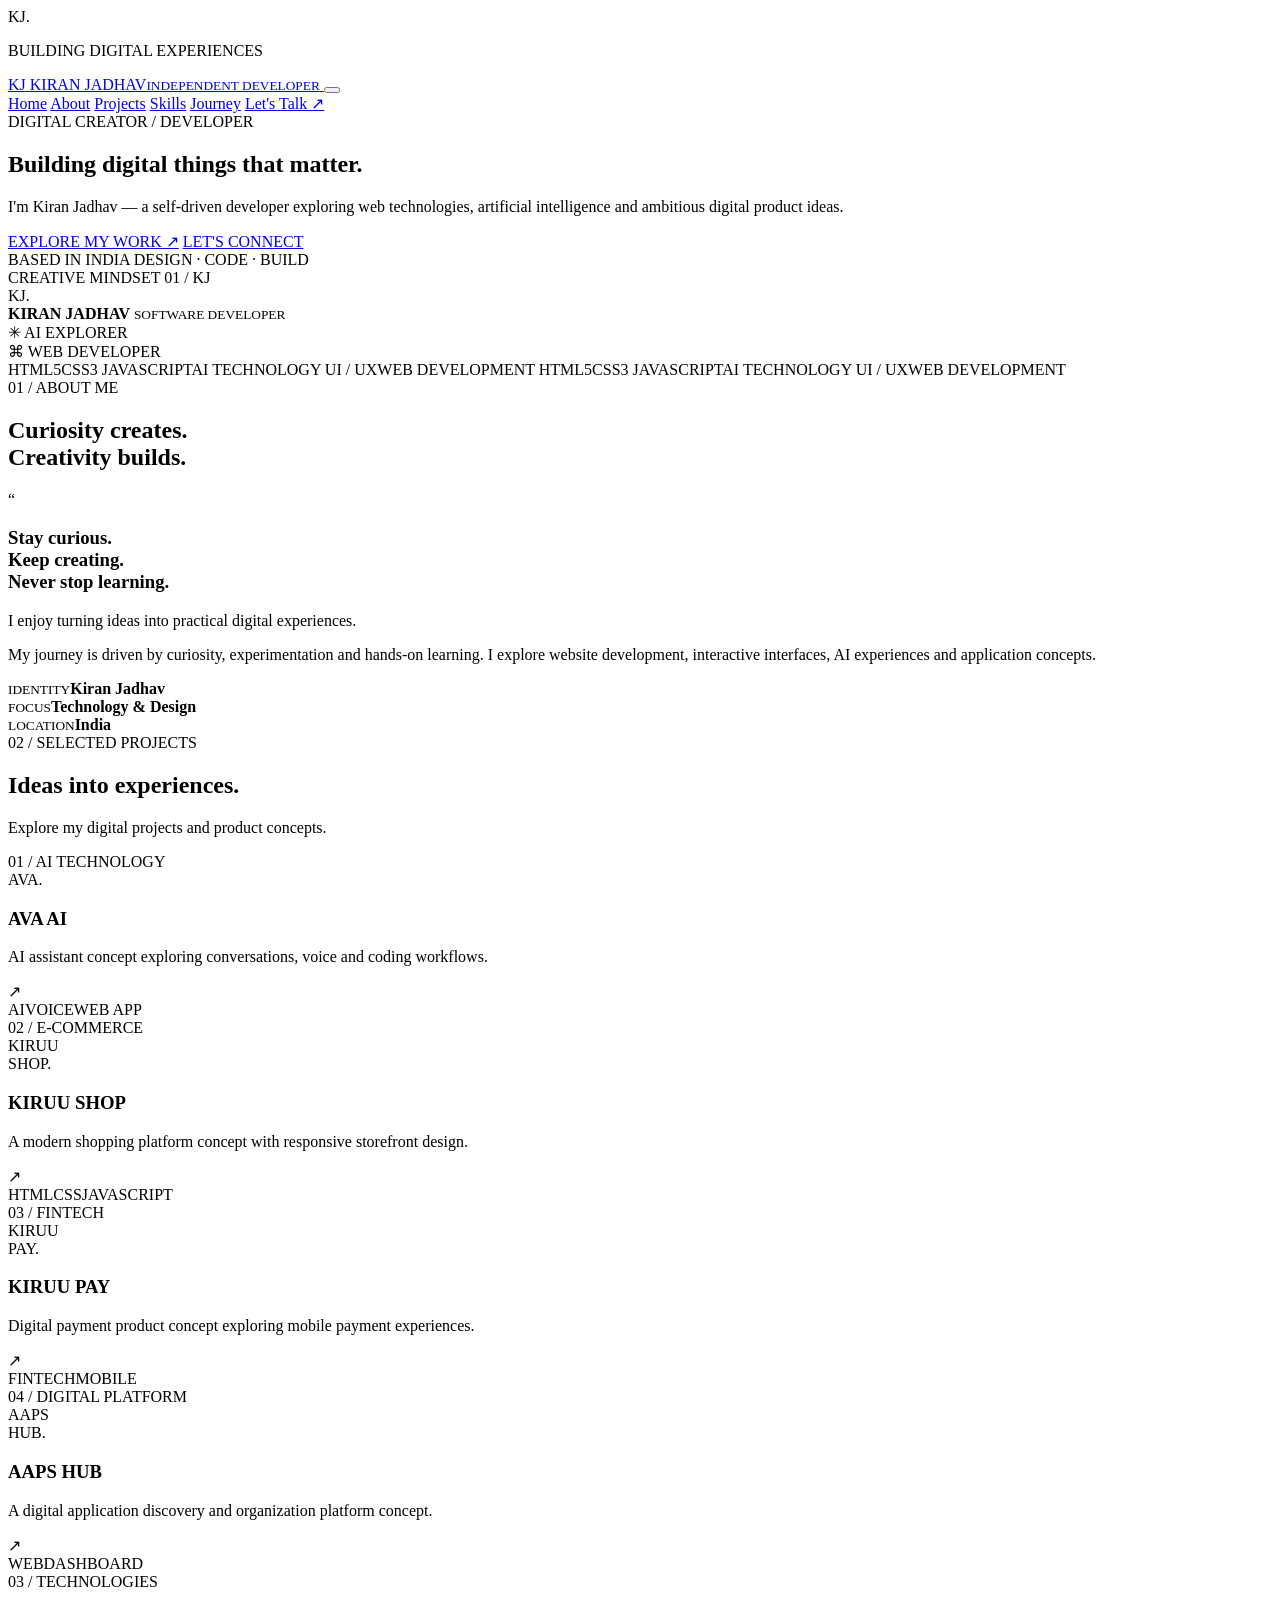
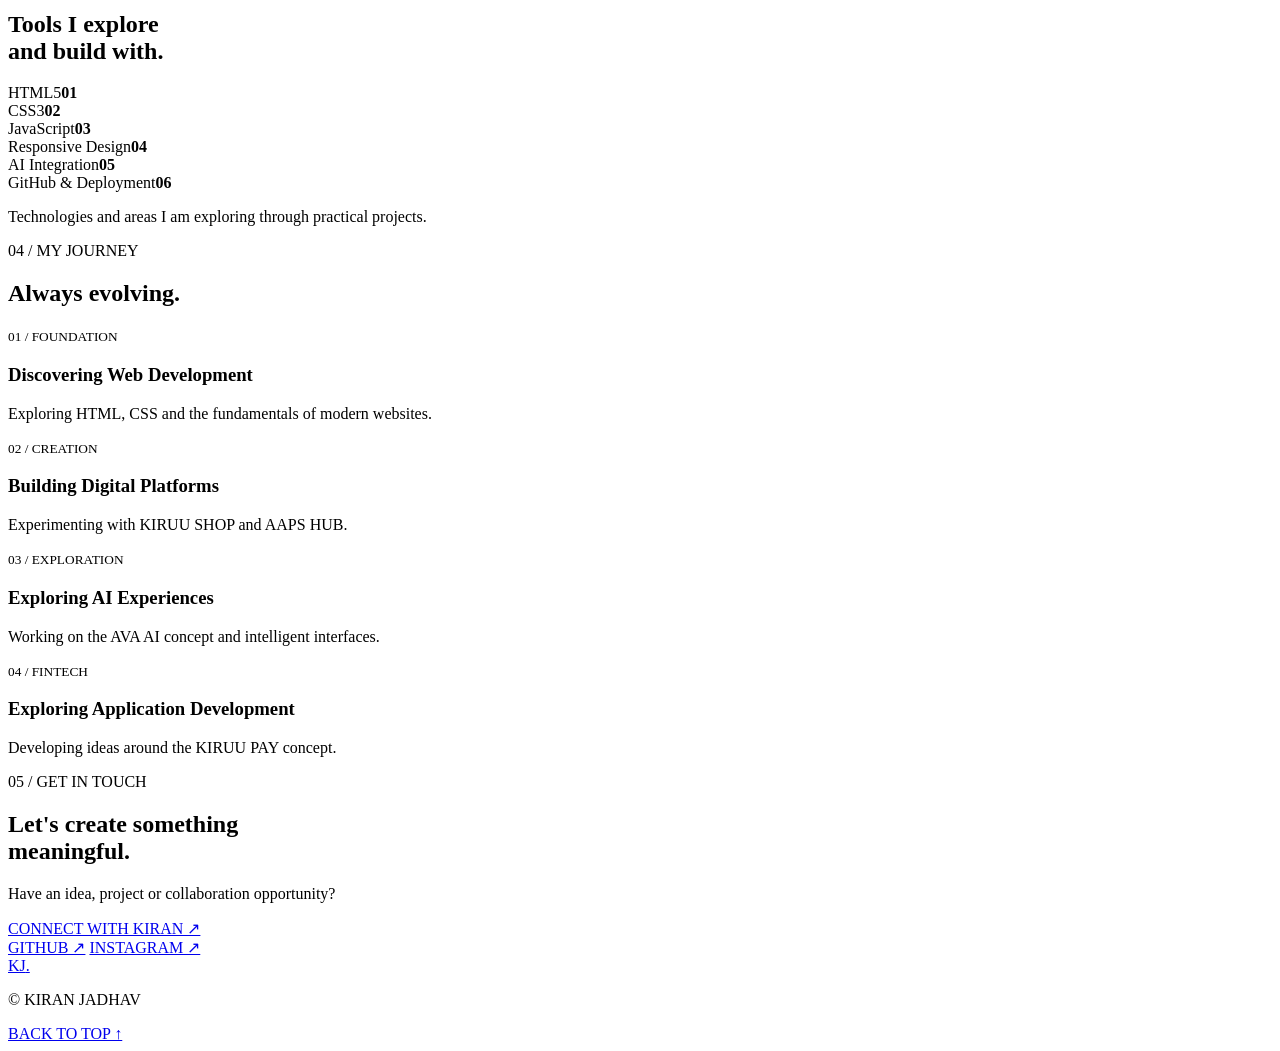
==== commit c5370d5b: "Update Index.html" ====
--- a/Index.html
+++ b/Index.html
@@ -4,5433 +4,266 @@
 <head>
 <meta charset="UTF-8">
 <meta name="viewport" content="width=device-width, initial-scale=1.0">
-<meta name="theme-color" content="#f3f0e8">
+<meta name="theme-color" content="#10110e">
+
 <title>Kiran Jadhav | Software Developer</title>
+
+<meta name="description" content="Official portfolio of Kiran Jadhav — Software Developer, digital creator and technology enthusiast.">
+
+<link rel="preconnect" href="https://fonts.googleapis.com">
 <link href="https://fonts.googleapis.com/css2?family=DM+Mono:wght@400;500&family=Manrope:wght@400;500;600;700;800&display=swap" rel="stylesheet">
-<style>
-:root{--paper:#f3f0e8;--ink:#20231d;--muted:#77796e;--olive:#a0a37c;--line:rgba(32,35,29,.16)}
-*{box-sizing:border-box}
-html{scroll-behavior:smooth;scroll-padding-top:90px}
-body{margin:0;background:var(--paper);color:var(--ink);font-family:Manrope,Arial,sans-serif}
-a{color:inherit}
-.site-header{height:82px;padding:0 6%;display:flex;align-items:center;justify-content:space-between;border-bottom:1px solid var(--line);position:sticky;top:0;background:#f3f0e8ed;backdrop-filter:blur(15px);z-index:20}
-.brand{display:flex;align-items:center;gap:12px;text-decoration:none;font-size:11px;font-weight:800;letter-spacing:2px}
-.brand-mark{width:39px;height:39px;border:1px solid;border-radius:50%;display:grid;place-items:center;font:16px Georgia}
-.brand small{display:block;font:8px 'DM Mono';color:var(--muted);margin-top:5px}
-.nav{display:flex;align-items:center;gap:35px}
-.nav a{text-decoration:none;font-size:11px;font-weight:700}
-.nav a:hover{color:#85885f}
-.nav .nav-contact{border:1px solid;padding:12px 17px;border-radius:30px}
-.menu-toggle{display:none}
-.wrap{width:min(1160px,88%);margin:auto}
-.hero{min-height:690px;display:grid;grid-template-columns:1.2fr .8fr;align-items:center;position:relative;padding:65px 0 100px}
-.eyebrow,.kicker,.mono{font:9px 'DM Mono';letter-spacing:2px;color:var(--muted)}
-.status{display:inline-block;width:7px;height:7px;background:#8a9b63;border-radius:50%;margin-right:10px}
-h1{font-size:clamp(55px,7vw,94px);line-height:.98;letter-spacing:-7px;font-weight:600;margin:30px 0}
-h1 em,h2 em{font-family:Georgia,serif;font-weight:400}
-.period{color:#999b73}
-.hero-intro{max-width:450px;color:#67695f;font-size:14px;line-height:1.9}
-.actions{display:flex;align-items:center;gap:28px;margin-top:35px}
-.button{display:inline-flex;gap:30px;padding:16px 20px;background:var(--ink);color:var(--paper);text-decoration:none;font-size:11px;font-weight:700;transition:.25s}
-.button:hover{transform:translateY(-4px)}
-.text-link{font-size:11px;font-weight:700;text-decoration:none;border-bottom:1px solid;padding-bottom:7px}
-.hero-meta{display:flex;gap:35px;margin-top:75px;font:9px 'DM Mono';color:var(--muted);letter-spacing:1px}
-.hero-visual{height:500px;display:grid;place-items:center;position:relative}
-.portrait{width:min(340px,85%);height:420px;background:linear-gradient(145deg,#d7d7c8,#969b82);display:grid;place-items:center;position:relative;transform:rotate(2deg);box-shadow:18px 20px 0 #20231d10}
-.portrait-inner{text-align:center;color:#33392f}
-.portrait-circle{width:150px;height:150px;border-radius:50%;background:linear-gradient(145deg,#e4c5a8,#8d634d);margin:auto auto 20px;position:relative;overflow:hidden}
-.portrait-circle:before{content:"";position:absolute;width:100px;height:125px;border-radius:48% 48% 42% 42%;background:#292d28;top:-20px;left:25px}
-.portrait-circle:after{content:"";position:absolute;width:70px;height:85px;border-radius:50%;background:#b77f60;top:43px;left:40px}
-.portrait-inner strong{display:block;font-size:18px;letter-spacing:3px}
-.portrait-inner small{display:block;font:9px 'DM Mono';margin-top:9px}
-.portrait-note{position:absolute;left:0;bottom:8px;font:11px/1.7 'DM Mono'}
-.hero-bottom{position:absolute;bottom:25px;left:0;right:0;display:flex;justify-content:space-between;font:9px 'DM Mono';color:var(--muted)}
-.intro-band{background:#e6e4d9;padding:55px 6%;display:flex;justify-content:space-between;align-items:end}
-.intro-band p{font-size:27px;line-height:1.35;letter-spacing:-1px;margin:0}
-.intro-band strong{font:italic 27px Georgia}
-.section{padding:120px 0}
-.section-heading{display:grid;grid-template-columns:1fr 2fr;margin-bottom:65px}
-.section-heading h2,.contact h2{font-size:clamp(43px,5.5vw,70px);line-height:1.03;letter-spacing:-4px;font-weight:600;margin:0}
-.about-grid{display:grid;grid-template-columns:1fr 2fr;gap:60px}
-.about-aside{border-top:1px solid var(--line);padding-top:20px}
-.quote{font:90px/.7 Georgia;color:var(--olive)}
-.about-aside p{font:19px/1.5 Georgia}
-.about-content{max-width:680px}
-.about-content p{font-size:13px;line-height:2;color:#73756a}
-.about-content .lead{font-size:20px;line-height:1.6;color:var(--ink)}
-.facts{display:grid;grid-template-columns:repeat(3,1fr);gap:20px;margin-top:40px;padding-top:22px;border-top:1px solid var(--line)}
-.facts span{display:block;font:8px 'DM Mono';color:var(--muted);margin-bottom:10px}
-.facts strong{font-size:11px}
-.work{background:#e8e6dc}
-.work-heading{grid-template-columns:1fr 1.5fr 1fr;gap:20px}
-.work-heading p{font-size:12px;line-height:1.8;color:var(--muted)}
-.projects{display:grid;grid-template-columns:1fr 1fr;gap:60px 28px}
-.project-top{display:flex;justify-content:space-between;font:8px 'DM Mono';color:var(--muted);margin-bottom:14px}
-.project-art{height:300px;display:grid;place-items:center;position:relative;overflow:hidden}
-.ava-art{background:#20251f;color:#e9e8df}
-.ava-orb{width:210px;height:210px;border-radius:50%;background:radial-gradient(circle at 35% 30%,#e6e2c8,#a0a37c 38%,#444b39 70%);box-shadow:0 0 100px #8b916c66}
-.ava-title{position:absolute;font-size:53px;font-weight:800;letter-spacing:-5px}
-.ava-title i{font:italic 25px Georgia;color:#b5b994}
-.shop-art{background:#d0c7b6}
-.shop-window{width:72%;background:#f2eee4;padding:25px;transform:rotate(-3deg);box-shadow:15px 17px 0 #6c685c22}
-.shop-window h3{margin:0;font-size:20px}
-.shop-window h3 em{font-family:Georgia;font-weight:400}
-.shop-items{display:flex;gap:10px;margin-top:25px}
-.shop-items i{height:100px;flex:1;background:linear-gradient(145deg,#aaa58f,#ded9ca)}
-.shop-items i:nth-child(2){background:linear-gradient(145deg,#62675c,#b9b7a7)}
-.shop-items i:nth-child(3){background:linear-gradient(145deg,#a67f64,#d4bca2)}
-.pay-art{background:#d6d8ca}
-.pay-card{width:220px;height:240px;background:#272e27;color:#e7e8dc;border-radius:12px;padding:20px;transform:rotate(7deg);box-shadow:20px 20px 30px #3b423b33;display:flex;flex-direction:column}
-.pay-card strong{font:25px/1.1 Georgia;margin-top:40px}
-.pay-card small{font:9px 'DM Mono';margin-top:12px}
-.pay-card .chip{margin-top:auto;letter-spacing:3px}
-.hub-art{background:#c8c9b8}
-.hub-grid{display:grid;grid-template-columns:repeat(3,42px);gap:9px;position:absolute;left:17%;top:20%;transform:rotate(-8deg)}
-.hub-grid span{height:42px;display:grid;place-items:center;background:#e9e8dc;border:1px solid #a5a795}
-.hub-title{font-size:62px;line-height:.8;font-weight:800;letter-spacing:-6px;margin-left:80px}
-.hub-title em{font:italic 48px Georgia}
-.project-info{display:flex;justify-content:space-between;gap:20px;padding:22px 0 13px}
-.project-info h3{font-size:19px;margin:0 0 8px}
-.project-info p{font-size:11px;line-height:1.8;color:var(--muted);max-width:430px;margin:0}
-.project-arrow{font-size:24px}
-.tags{display:flex;gap:8px}
-.tags span{border:1px solid #c3c3b5;padding:7px 9px;font:7px 'DM Mono';color:var(--muted)}
-.skills-grid{display:grid;grid-template-columns:1fr 2fr;gap:60px}
-.skills-note{font:18px/1.6 Georgia;color:#686b60;max-width:240px}
-.skill-group{border-top:1px solid var(--line);padding:22px 0}
-.skill-group>span{font:8px 'DM Mono';color:var(--muted)}
-.pills{display:flex;flex-wrap:wrap;gap:9px;margin-top:18px}
-.pills b{font-size:11px;border:1px solid #d0d0c4;padding:11px 14px;border-radius:30px}
-.principles{background:#dedfd3}
-.principles-grid{display:grid;grid-template-columns:1fr 1.2fr;gap:90px}
-.principles-grid h2{font-size:60px;letter-spacing:-4px;font-weight:600}
-.principle{display:grid;grid-template-columns:45px 1fr;gap:12px;border-top:1px solid #bfc1b2;padding:20px 0}
-.principle>span{font:9px 'DM Mono';color:var(--muted)}
-.principle h3{font-size:15px;margin:0 0 7px}
-.principle p{grid-column:2;font-size:11px;color:var(--muted);line-height:1.8;margin:0}
-.journey-row{display:grid;grid-template-columns:1fr 2fr 1fr;gap:25px;padding:26px 0;border-top:1px solid var(--line)}
-.journey-year{font:9px 'DM Mono';color:var(--muted)}
-.journey-row h3{font-size:15px;margin:0 0 9px}
-.journey-row p{font-size:11px;color:var(--muted);line-height:1.8;margin:0}
-.contact{background:#252a23;color:#f1efe6;padding:110px 0 40px}
-.contact .kicker{color:#a4a78a}
-.contact h2{font-size:clamp(48px,7vw,88px);margin:40px 0 22px}
-.contact h2 em{color:#b5b994}
-.contact p{font-size:12px;color:#b7b9ac;line-height:1.8}
-.contact-actions{display:flex;gap:30px;align-items:center;margin-top:35px}
-.contact .button{background:#e9e8dc;color:#252a23}
-.contact-social{font-size:11px;color:#e9e8dc;text-decoration:none;border-bottom:1px solid #7c806e;padding-bottom:8px}
-.contact-bottom{display:flex;justify-content:space-between;border-top:1px solid #ffffff2b;margin-top:100px;padding-top:18px;font:9px 'DM Mono';color:#a4a696}
-footer{height:78px;padding:0 6%;display:flex;align-items:center;justify-content:space-between;font:8px 'DM Mono';color:var(--muted)}
-footer a{text-decoration:none;font:28px Georgia;color:var(--ink)}
-footer a span{color:var(--olive)}
-.back-top{position:fixed;right:22px;bottom:22px;width:40px;height:40px;background:var(--ink);color:white;border:0;font-size:18px;opacity:0;pointer-events:none;transition:.2s;z-index:15}
-.back-top.show{opacity:1;pointer-events:auto}
-.reveal{opacity:0;transform:translateY(22px);transition:.7s}
-.reveal.visible{opacity:1;transform:none}
-@media(max-width:800px){
- .site-header{height:72px;padding:0 21px}
- .menu-toggle{display:flex;background:none;border:0;flex-direction:column;gap:6px;padding:10px}
- .menu-toggle span{width:22px;height:1px;background:var(--ink)}
- .nav{display:none;position:absolute;top:71px;left:0;right:0;background:var(--paper);padding:25px 22px 30px;flex-direction:column;align-items:flex-start;gap:23px}
- .nav.open{display:flex}
- .wrap{width:calc(100% - 42px)}
- .hero{grid-template-columns:1fr;padding-top:55px;min-height:0;padding-bottom:85px}
- .hero-visual{height:390px;margin-top:20px}
- .portrait{height:330px;width:270px}
- .hero-meta{margin-top:48px;gap:18px;font-size:8px}
- .intro-band{padding:38px 22px;display:block}
- .intro-band p{font-size:23px}
- .section{padding:82px 0}
- .section-heading,.work-heading{grid-template-columns:1fr;gap:20px;margin-bottom:42px}
- .section-heading h2{font-size:48px}
- .about-grid,.skills-grid,.principles-grid{grid-template-columns:1fr;gap:32px}
- .about-aside{display:flex;gap:15px;align-items:center}
- .facts{grid-template-columns:1fr;gap:17px}
- .projects{grid-template-columns:1fr;gap:45px}
- .project-art{height:260px}
- .principles-grid h2{font-size:48px}
- .journey-row{grid-template-columns:1fr 2fr;gap:12px}
- .contact{padding-top:80px}
- .contact h2{font-size:54px}
- .contact-bottom{margin-top:75px}
- footer{padding:0 21px}
- footer span:last-child{display:none}
-}
-@media(prefers-reduced-motion:reduce){html{scroll-behavior:auto}*,*::before,*::after{transition:none!important}}
-</style>
+
+<link rel="stylesheet" href="style.css">
 </head>
 
-<style>
-/* PREMIUM SCROLL PROGRESS */
-#scrollProgress{
-  position:fixed;
-  top:0;
-  left:0;
-  width:0%;
-  height:3px;
-  background:linear-gradient(90deg,#9b9b62,#d5bd83);
-  z-index:99999;
-  box-shadow:0 0 12px rgba(155,155,98,.5);
-}
-
-/* SMOOTH PAGE SCROLL */
-html{
-  scroll-behavior:smooth;
-  scroll-padding-top:90px;
-}
-
-/* PREMIUM SELECTION */
-::selection{
-  background:#9b9b62;
-  color:#fff;
-}
-
-/* IMAGE HOVER POLISH */
-img{
-  transition:transform .6s ease,filter .6s ease;
-}
-
-img:hover{
-  filter:saturate(1.08);
-}
-</style>
-
-<div id="scrollProgress"></div>
-
-<script>
-(() => {
-  const progress = document.getElementById("scrollProgress");
-
-  function updateProgress(){
-    const scrollTop =
-      window.scrollY || document.documentElement.scrollTop;
-
-    const height =
-      document.documentElement.scrollHeight - window.innerHeight;
-
-    const percent = height > 0
-      ? (scrollTop / height) * 100
-      : 0;
-
-    progress.style.width = percent + "%";
-  }
-
-  window.addEventListener("scroll", updateProgress, {
-    passive:true
-  });
-
-  window.addEventListener("resize", updateProgress);
-  updateProgress();
-})();
-</script>
-
-<!-- ================= KIRAN JADHAV PORTFOLIO UPGRADE ================= -->
-
-<style>
-/* GLOBAL */
-:root{
-  --olive:#85875c;
-  --dark:#20221d;
-  --cream:#f5f3eb;
-  --muted:#77786c;
-}
-
-.section-extra{
-  padding:100px 8%;
-  background:var(--cream);
-  color:var(--dark);
-}
-
-.section-heading{
-  max-width:700px;
-  margin-bottom:45px;
-}
-
-.section-heading span{
-  color:var(--olive);
-  text-transform:uppercase;
-  letter-spacing:4px;
-  font-size:11px;
-  font-weight:700;
-}
-
-.section-heading h2{
-  font-size:clamp(34px,5vw,58px);
-  line-height:1.05;
-  margin:15px 0;
-  letter-spacing:-2px;
-}
-
-.section-heading p{
-  color:var(--muted);
-  line-height:1.8;
-}
-
-/* PROJECTS */
-.extra-projects{
-  display:grid;
-  grid-template-columns:repeat(2,minmax(0,1fr));
-  gap:22px;
-}
-
-.project-extra{
-  position:relative;
-  min-height:280px;
-  padding:32px;
-  border:1px solid rgba(32,34,29,.12);
-  border-radius:20px;
-  background:#fff;
-  overflow:hidden;
-  transition:.4s ease;
-}
-
-.project-extra:hover{
-  transform:translateY(-9px);
-  box-shadow:0 25px 60px rgba(0,0,0,.09);
-}
-
-.project-extra .number{
-  color:var(--olive);
-  font-size:12px;
-  letter-spacing:3px;
-}
-
-.project-extra h3{
-  font-size:29px;
-  margin:35px 0 12px;
-  letter-spacing:-1px;
-}
-
-.project-extra p{
-  color:var(--muted);
-  line-height:1.8;
-  max-width:420px;
-}
-
-.project-tags{
-  display:flex;
-  gap:8px;
-  flex-wrap:wrap;
-  margin-top:25px;
-}
-
-.project-tags span{
-  border:1px solid #deded4;
-  border-radius:30px;
-  padding:7px 12px;
-  font-size:11px;
-}
-
-.project-symbol{
-  position:absolute;
-  right:25px;
-  top:25px;
-  font-size:35px;
-  color:var(--olive);
-  opacity:.7;
-}
-
-/* SKILLS */
-.skills-extra{
-  display:grid;
-  grid-template-columns:1fr 1fr;
-  gap:35px 55px;
-}
-
-.skill-line{
-  margin-bottom:25px;
-}
-
-.skill-label{
-  display:flex;
-  justify-content:space-between;
-  margin-bottom:10px;
-  font-size:14px;
-  font-weight:600;
-}
-
-.skill-track{
-  height:5px;
-  background:#e2e0d6;
-  border-radius:20px;
-  overflow:hidden;
-}
-
-.skill-fill{
-  height:100%;
-  width:0;
-  background:var(--olive);
-  border-radius:20px;
-  transition:width 1.5s ease;
-}
-
-/* TIMELINE */
-.timeline-extra{
-  max-width:850px;
-  border-left:1px solid #c9c8b9;
-  margin-left:10px;
-}
-
-.timeline-item{
-  position:relative;
-  padding:0 0 45px 35px;
-}
-
-.timeline-item:before{
-  content:"";
-  position:absolute;
-  width:11px;
-  height:11px;
-  border-radius:50%;
-  background:var(--olive);
-  left:-6px;
-  top:5px;
-}
-
-.timeline-item small{
-  color:var(--olive);
-  letter-spacing:2px;
-  font-weight:700;
-}
-
-.timeline-item h3{
-  font-size:24px;
-  margin:12px 0;
-}
-
-.timeline-item p{
-  color:var(--muted);
-  line-height:1.8;
-  max-width:600px;
-}
-
-/* SERVICES */
-.services-extra{
-  display:grid;
-  grid-template-columns:repeat(3,minmax(0,1fr));
-  gap:18px;
-}
-
-.service-extra{
-  padding:30px;
-  border:1px solid rgba(32,34,29,.13);
-  border-radius:18px;
-  transition:.35s;
-}
-
-.service-extra:hover{
-  background:#25271f;
-  color:#fff;
-  transform:translateY(-6px);
-}
-
-.service-extra .service-icon{
-  font-size:30px;
-}
-
-.service-extra h3{
-  margin:25px 0 12px;
-  font-size:21px;
-}
-
-.service-extra p{
-  color:var(--muted);
-  font-size:14px;
-  line-height:1.8;
-}
-
-.service-extra:hover p{
-  color:#c6c6ba;
-}
-
-/* TESTIMONIAL PLACEHOLDER */
-.quote-extra{
-  padding:55px;
-  border-radius:22px;
-  background:#25271f;
-  color:#fff;
-}
-
-.quote-extra h3{
-  font-size:clamp(25px,4vw,42px);
-  line-height:1.35;
-  font-weight:400;
-  max-width:850px;
-}
-
-.quote-extra p{
-  color:#c5c5b7;
-  margin-top:25px;
-}
-
-/* CONTACT */
-.contact-extra{
-  background:#25271f;
-  color:#fff;
-  padding:90px 8%;
-  border-radius:25px;
-}
-
-.contact-extra h2{
-  font-size:clamp(38px,7vw,75px);
-  letter-spacing:-3px;
-  line-height:1.05;
-  max-width:750px;
-  margin:20px 0;
-}
-
-.contact-extra p{
-  color:#c3c3b8;
-  line-height:1.8;
-  max-width:550px;
-}
-
-.contact-extra a{
-  display:inline-block;
-  margin-top:28px;
-  padding:15px 25px;
-  background:#d8d4bd;
-  color:#24251f;
-  text-decoration:none;
-  border-radius:40px;
-  font-weight:700;
-  transition:.3s;
-}
-
-.contact-extra a:hover{
-  transform:translateY(-4px);
-  background:#fff;
-}
-
-/* BACK TO TOP */
-#backTop{
-  position:fixed;
-  right:22px;
-  bottom:22px;
-  width:48px;
-  height:48px;
-  border:0;
-  border-radius:50%;
-  background:#85875c;
-  color:white;
-  font-size:20px;
-  cursor:pointer;
-  z-index:999;
-  opacity:0;
-  visibility:hidden;
-  transform:translateY(15px);
-  transition:.3s;
-  box-shadow:0 8px 25px #0002;
-}
-
-#backTop.show{
-  opacity:1;
-  visibility:visible;
-  transform:translateY(0);
-}
-
-/* REVEAL */
-.reveal-extra{
-  opacity:0;
-  transform:translateY(30px);
-  transition:opacity .8s ease,transform .8s ease;
-}
-
-.reveal-extra.visible{
-  opacity:1;
-  transform:translateY(0);
-}
-
-/* MOBILE */
-@media(max-width:760px){
-  .section-extra{
-    padding:70px 6%;
-  }
-
-  .extra-projects,
-  .skills-extra{
-    grid-template-columns:1fr;
-  }
-
-  .services-extra{
-    grid-template-columns:1fr;
-  }
-
-  .project-extra{
-    min-height:250px;
-    padding:25px;
-  }
-
-  .quote-extra{
-    padding:30px;
-  }
-
-  .contact-extra{
-    padding:55px 7%;
-  }
-}
-</style>
-
-<!-- PROJECTS -->
-<section class="section-extra" id="featured-work">
-  <div class="section-heading reveal-extra">
-    <span>Selected Work / 01</span>
-    <h2>Ideas turned into digital experiences.</h2>
-    <p>A collection of concepts and digital products focused on design, technology and user experience.</p>
-  </div>
-
-  <div class="extra-projects">
-    <article class="project-extra reveal-extra">
-      <div class="project-symbol">✳</div>
-      <span class="number">01 / AI TECHNOLOGY</span>
-      <h3>AVA AI</h3>
-      <p>An AI assistant concept focused on intelligent conversations, coding assistance and creative workflows.</p>
-      <div class="project-tags">
-        <span>Artificial Intelligence</span>
-        <span>Voice AI</span>
-        <span>Web App</span>
-      </div>
-    </article>
-
-    <article class="project-extra reveal-extra">
-      <div class="project-symbol">◇</div>
-      <span class="number">02 / E-COMMERCE</span>
-      <h3>KIRUU SHOP</h3>
-      <p>A modern shopping platform concept with a focus on product discovery and a clean shopping experience.</p>
-      <div class="project-tags">
-        <span>E-commerce</span>
-        <span>UI Design</span>
-        <span>JavaScript</span>
-      </div>
-    </article>
-
-    <article class="project-extra reveal-extra">
-      <div class="project-symbol">◎</div>
-      <span class="number">03 / FINTECH CONCEPT</span>
-      <h3>KIRUU PAY</h3>
-      <p>A digital payment product concept exploring simple interfaces and accessible financial technology.</p>
-      <div class="project-tags">
-        <span>Fintech</span>
-        <span>Product Concept</span>
-        <span>Mobile</span>
-      </div>
-    </article>
-
-    <article class="project-extra reveal-extra">
-      <div class="project-symbol">✦</div>
-      <span class="number">04 / DIGITAL PLATFORM</span>
-      <h3>AAPS HUB</h3>
-      <p>A digital apps hub concept designed to bring useful applications together in one organized platform.</p>
-      <div class="project-tags">
-        <span>Web Development</span>
-        <span>Dashboard</span>
-        <span>Design</span>
-      </div>
-    </article>
-  </div>
-</section>
-
-<!-- SKILLS -->
-<section class="section-extra" id="technical-skills">
-  <div class="section-heading reveal-extra">
-    <span>Capabilities / 02</span>
-    <h2>Tools I explore and build with.</h2>
-    <p>Technologies and skills I work with while creating digital experiences.</p>
-  </div>
-
-  <div class="skills-extra">
-    <div class="reveal-extra">
-      <div class="skill-line">
-        <div class="skill-label"><span>HTML & CSS</span><span>90%</span></div>
-        <div class="skill-track"><div class="skill-fill" data-level="90%"></div></div>
-      </div>
-      <div class="skill-line">
-        <div class="skill-label"><span>JavaScript</span><span>75%</span></div>
-        <div class="skill-track"><div class="skill-fill" data-level="75%"></div></div>
-      </div>
-      <div class="skill-line">
-        <div class="skill-label"><span>Responsive Design</span><span>85%</span></div>
-        <div class="skill-track"><div class="skill-fill" data-level="85%"></div></div>
-      </div>
-    </div>
-
-    <div class="reveal-extra">
-      <div class="skill-line">
-        <div class="skill-label"><span>UI / UX Design</span><span>80%</span></div>
-        <div class="skill-track"><div class="skill-fill" data-level="80%"></div></div>
-      </div>
-      <div class="skill-line">
-        <div class="skill-label"><span>AI Integration</span><span>70%</span></div>
-        <div class="skill-track"><div class="skill-fill" data-level="70%"></div></div>
-      </div>
-      <div class="skill-line">
-        <div class="skill-label"><span>Product Thinking</span><span>85%</span></div>
-        <div class="skill-track"><div class="skill-fill" data-level="85%"></div></div>
-      </div>
-    </div>
-  </div>
-</section>
-
-<!-- JOURNEY -->
-<section class="section-extra" id="journey">
-  <div class="section-heading reveal-extra">
-    <span>The Journey / 03</span>
-    <h2>Learning. Building. Improving.</h2>
-    <p>Every project is another opportunity to learn something new and turn an idea into reality.</p>
-  </div>
-
-  <div class="timeline-extra">
-    <div class="timeline-item reveal-extra">
-      <small>01 — THE BEGINNING</small>
-      <h3>Curiosity for Technology</h3>
-      <p>Started exploring websites, digital products and the possibilities of modern technology.</p>
-    </div>
-
-    <div class="timeline-item reveal-extra">
-      <small>02 — EXPERIMENTATION</small>
-      <h3>Building Digital Projects</h3>
-      <p>Experimented with web development, mobile-friendly interfaces and personal product concepts.</p>
-    </div>
-
-    <div class="timeline-item reveal-extra">
-      <small>03 — EXPLORING AI</small>
-      <h3>Exploring Artificial Intelligence</h3>
-      <p>Started exploring AI assistants, voice experiences and ways to integrate intelligent tools into applications.</p>
-    </div>
-
-    <div class="timeline-item reveal-extra">
-      <small>04 — WHAT'S NEXT</small>
-      <h3>Building Bigger Ideas</h3>
-      <p>Continuing to learn, improve existing projects and develop better digital experiences.</p>
-    </div>
-  </div>
-</section>
-
-<!-- SERVICES -->
-<section class="section-extra" id="services">
-  <div class="section-heading reveal-extra">
-    <span>What I Explore / 04</span>
-    <h2>From an idea to an experience.</h2>
-    <p>Areas of technology and digital creation that I enjoy exploring.</p>
-  </div>
-
-  <div class="services-extra">
-    <article class="service-extra reveal-extra">
-      <div class="service-icon">⌘</div>
-      <h3>Web Development</h3>
-      <p>Building responsive websites and interactive web experiences.</p>
-    </article>
-
-    <article class="service-extra reveal-extra">
-      <div class="service-icon">✳</div>
-      <h3>AI Experiments</h3>
-      <p>Exploring AI-powered assistants, automation and intelligent interfaces.</p>
-    </article>
-
-    <article class="service-extra reveal-extra">
-      <div class="service-icon">◈</div>
-      <h3>UI / UX Concepts</h3>
-      <p>Designing clean layouts with a focus on usability and visual identity.</p>
-    </article>
-  </div>
-</section>
-
-<!-- PERSONAL PHILOSOPHY -->
-<section class="section-extra">
-  <div class="quote-extra reveal-extra">
-    <h3>“I believe great things begin with curiosity, consistency and the courage to build something from nothing.”</h3>
-    <p>— Kiran Jadhav</p>
-  </div>
-</section>
-
-<!-- CONTACT -->
-<section class="section-extra" id="contact">
-  <div class="contact-extra reveal-extra">
-    <span style="color:#c9c49f;letter-spacing:4px;font-size:11px;">HAVE AN IDEA?</span>
-    <h2>Let's create something meaningful.</h2>
-    <p>Have a project, collaboration idea or simply want to connect? Feel free to reach out.</p>
-    <a href="https://www.instagram.com/kiiiiiruuuuuu/" target="_blank" rel="noopener">Connect on Instagram ↗</a>
-  </div>
-</section>
-
-<button id="backTop" aria-label="Back to top">↑</button>
-
-<script>
-/* SCROLL REVEAL */
-const extraObserver = new IntersectionObserver((entries)=>{
-  entries.forEach(entry=>{
-    if(entry.isIntersecting){
-      entry.target.classList.add("visible");
-      extraObserver.unobserve(entry.target);
-    }
-  });
-},{threshold:.12});
-
-document.querySelectorAll(".reveal-extra").forEach(el=>{
-  extraObserver.observe(el);
-});
-
-/* SKILL BAR ANIMATION */
-const skillObserver = new IntersectionObserver((entries)=>{
-  entries.forEach(entry=>{
-    if(entry.isIntersecting){
-      const fill=entry.target;
-      fill.style.width=fill.dataset.level;
-      skillObserver.unobserve(fill);
-    }
-  });
-},{threshold:.3});
-
-document.querySelectorAll(".skill-fill").forEach(el=>{
-  skillObserver.observe(el);
-});
-
-/* BACK TO TOP */
-const backTop=document.getElementById("backTop");
-
-window.addEventListener("scroll",()=>{
-  backTop.classList.toggle("show",window.scrollY>500);
-},{passive:true});
-
-backTop.addEventListener("click",()=>{
-  window.scrollTo({top:0,behavior:"smooth"});
-});
-</script>
-
-<!-- ================= END PORTFOLIO UPGRADE ================= -->
-
-<!-- ============ KIRAN JADHAV - CINEMATIC UPGRADE ============ -->
-
-<style>
-/* CINEMATIC BACKGROUND */
-body{
-  position:relative;
-  overflow-x:hidden;
-}
-
-#kj-atmosphere{
-  position:fixed;
-  inset:0;
-  pointer-events:none;
-  z-index:-1;
-  overflow:hidden;
-  opacity:.55;
-}
-
-.kj-orb{
-  position:absolute;
-  width:340px;
-  height:340px;
-  border-radius:50%;
-  filter:blur(85px);
-  opacity:.16;
-  animation:kjFloat 13s ease-in-out infinite alternate;
-}
-
-.kj-orb.one{
-  background:#a2a276;
-  top:8%;
-  left:-150px;
-}
-
-.kj-orb.two{
-  background:#c5a77c;
-  right:-160px;
-  top:45%;
-  animation-delay:-5s;
-}
-
-.kj-orb.three{
-  background:#a9a99a;
-  left:35%;
-  bottom:-180px;
-  animation-delay:-8s;
-}
-
-@keyframes kjFloat{
-  from{transform:translate3d(0,0,0) scale(1)}
-  to{transform:translate3d(70px,-55px,0) scale(1.25)}
-}
-
-/* CUSTOM CURSOR */
-#kj-cursor,
-#kj-cursor-ring{
-  position:fixed;
-  top:0;
-  left:0;
-  pointer-events:none;
-  z-index:999999;
-  border-radius:50%;
-  transform:translate(-50%,-50%);
-}
-
-#kj-cursor{
-  width:7px;
-  height:7px;
-  background:#85875c;
-}
-
-#kj-cursor-ring{
-  width:35px;
-  height:35px;
-  border:1px solid #85875c;
-  transition:width .25s,height .25s,background .25s;
-}
-
-#kj-cursor-ring.hover{
-  width:58px;
-  height:58px;
-  background:#85875c20;
-}
-
-@media(pointer:coarse){
-  #kj-cursor,
-  #kj-cursor-ring{
-    display:none;
-  }
-}
-
-/* CINEMATIC HERO LIGHT */
-.kj-hero-light{
-  position:absolute;
-  width:400px;
-  height:400px;
-  border-radius:50%;
-  background:radial-gradient(circle,#9b9d6b25,transparent 70%);
-  pointer-events:none;
-  transform:translate(-50%,-50%);
-  z-index:0;
-}
-
-/* 3D FLOATING LABELS */
-.kj-floating-label{
-  position:absolute;
-  padding:12px 17px;
-  border:1px solid #85875c45;
-  background:#ffffffb8;
-  backdrop-filter:blur(14px);
-  border-radius:12px;
-  font-size:11px;
-  letter-spacing:1px;
-  box-shadow:0 12px 35px #0000000b;
-  animation:kjLabelFloat 5s ease-in-out infinite;
-}
-
-.kj-floating-label.left{
-  left:3%;
-  top:25%;
-}
-
-.kj-floating-label.right{
-  right:3%;
-  bottom:22%;
-  animation-delay:-2s;
-}
-
-@keyframes kjLabelFloat{
-  0%,100%{transform:translateY(0) rotate(-2deg)}
-  50%{transform:translateY(-15px) rotate(2deg)}
-}
-
-/* PREMIUM GLASS PANEL */
-.kj-glass{
-  background:rgba(255,255,255,.46);
-  backdrop-filter:blur(18px);
-  -webkit-backdrop-filter:blur(18px);
-  border:1px solid rgba(133,135,92,.18);
-  box-shadow:0 20px 60px rgba(0,0,0,.045);
-}
-
-/* PROJECT 3D TILT */
-.project-extra{
-  transform-style:preserve-3d;
-  will-change:transform;
-}
-
-.project-extra h3,
-.project-extra p,
-.project-extra .project-tags{
-  transform:translateZ(18px);
-}
-
-/* NEW TECH STRIP */
-.kj-tech-strip{
-  padding:35px 8%;
-  overflow:hidden;
-  border-top:1px solid #85875c25;
-  border-bottom:1px solid #85875c25;
-  background:#ffffff55;
-}
-
-.kj-tech-track{
-  display:flex;
-  width:max-content;
-  gap:65px;
-  animation:kjMarquee 28s linear infinite;
-}
-
-.kj-tech-track span{
-  font-size:13px;
-  letter-spacing:3px;
-  color:#77786c;
-  font-weight:700;
-  white-space:nowrap;
-}
-
-@keyframes kjMarquee{
-  to{transform:translateX(-50%)}
-}
-
-/* COUNTERS */
-.kj-stats{
-  display:grid;
-  grid-template-columns:repeat(3,1fr);
-  gap:20px;
-  padding:55px 8%;
-  background:#25271f;
-  color:#fff;
-}
-
-.kj-stat{
-  text-align:center;
-  padding:15px;
-}
-
-.kj-stat strong{
-  display:block;
-  font-size:clamp(32px,5vw,55px);
-  letter-spacing:-2px;
-  color:#d6d1b4;
-}
-
-.kj-stat span{
-  display:block;
-  font-size:11px;
-  letter-spacing:2px;
-  color:#bcbcaf;
-  margin-top:8px;
-}
-
-/* SOCIAL FLOAT */
-.kj-social-float{
-  position:fixed;
-  left:18px;
-  bottom:25px;
-  z-index:900;
-  display:flex;
-  flex-direction:column;
-  gap:10px;
-}
-
-.kj-social-float a{
-  width:39px;
-  height:39px;
-  display:grid;
-  place-items:center;
-  text-decoration:none;
-  border-radius:50%;
-  color:#fff;
-  background:#25271f;
-  font-size:13px;
-  transition:.3s;
-}
-
-.kj-social-float a:hover{
-  background:#85875c;
-  transform:translateY(-4px);
-}
-
-/* BACKGROUND GRAIN */
-.kj-grain{
-  position:fixed;
-  inset:0;
-  pointer-events:none;
-  z-index:1000;
-  opacity:.035;
-  background-image:url("data:image/svg+xml,%3Csvg viewBox='0 0 180 180' xmlns='http://www.w3.org/2000/svg'%3E%3Cfilter id='n'%3E%3CfeTurbulence type='fractalNoise' baseFrequency='.9' numOctaves='3' stitchTiles='stitch'/%3E%3C/filter%3E%3Crect width='100%25' height='100%25' filter='url(%23n)' opacity='.5'/%3E%3C/svg%3E");
-}
-
-/* SECTION DIVIDER */
-.kj-divider{
-  width:100%;
-  height:1px;
-  background:linear-gradient(90deg,transparent,#85875c65,transparent);
-  margin:10px 0;
-}
-
-/* MOBILE */
-@media(max-width:760px){
-  .kj-floating-label{
-    font-size:9px;
-    padding:9px 11px;
-  }
-
-  .kj-floating-label.left{left:2%;top:12%}
-  .kj-floating-label.right{right:2%;bottom:12%}
-
-  .kj-stats{
-    padding:35px 5%;
-    gap:5px;
-  }
-
-  .kj-stat span{
-    font-size:9px;
-    letter-spacing:1px;
-  }
-
-  .kj-tech-strip{
-    padding:25px 5%;
-  }
-
-  .kj-social-float{
-    left:auto;
-    right:14px;
-    bottom:85px;
-  }
-}
-
-@media(prefers-reduced-motion:reduce){
-  .kj-orb,
-  .kj-floating-label,
-  .kj-tech-track{
-    animation:none!important;
-  }
-  html{scroll-behavior:auto}
-}
-</style>
-
-<!-- ATMOSPHERE -->
-<div id="kj-atmosphere" aria-hidden="true">
-  <div class="kj-orb one"></div>
-  <div class="kj-orb two"></div>
-  <div class="kj-orb three"></div>
+<body>
+
+<div id="loader">
+  <div class="loader-logo">KJ<span>.</span></div>
+  <div class="loader-line"></div>
+  <p>BUILDING DIGITAL EXPERIENCES</p>
 </div>
 
-<div class="kj-grain" aria-hidden="true"></div>
-<div id="kj-cursor"></div>
-<div id="kj-cursor-ring"></div>
-
-<!-- TECH MARQUEE -->
-<div class="kj-tech-strip">
-  <div class="kj-tech-track">
-    <span>HTML5</span>
-    <span>CSS3</span>
-    <span>JAVASCRIPT</span>
-    <span>ARTIFICIAL INTELLIGENCE</span>
-    <span>UI / UX</span>
-    <span>RESPONSIVE DESIGN</span>
-    <span>WEB DEVELOPMENT</span>
-    <span>HTML5</span>
-    <span>CSS3</span>
-    <span>JAVASCRIPT</span>
-    <span>ARTIFICIAL INTELLIGENCE</span>
-    <span>UI / UX</span>
-    <span>RESPONSIVE DESIGN</span>
-    <span>WEB DEVELOPMENT</span>
+<div id="scroll-progress"></div>
+
+<header class="header">
+  <a href="#home" class="brand">
+    <span class="brand-icon">KJ</span>
+    <span>KIRAN JADHAV<small>INDEPENDENT DEVELOPER</small></span>
+  </a>
+
+  <button class="menu-toggle" id="menuToggle" aria-label="Open menu">
+    <span></span><span></span>
+  </button>
+
+  <nav class="nav" id="navigation">
+    <a href="#home">Home</a>
+    <a href="#about">About</a>
+    <a href="#projects">Projects</a>
+    <a href="#skills">Skills</a>
+    <a href="#journey">Journey</a>
+    <a href="#contact" class="nav-cta">Let's Talk ↗</a>
+  </nav>
+</header>
+
+<main>
+
+<section class="hero" id="home">
+  <div class="hero-content reveal">
+    <div class="eyebrow">
+      <span class="status-dot"></span>
+      DIGITAL CREATOR / DEVELOPER
+    </div>
+
+    <h1>
+      Building digital
+      <span>things</span>
+      that matter.
+    </h1>
+
+    <p class="hero-description">
+      I'm Kiran Jadhav — a self-driven developer exploring
+      web technologies, artificial intelligence and
+      ambitious digital product ideas.
+    </p>
+
+    <div class="hero-buttons">
+      <a href="#projects" class="primary-btn">EXPLORE MY WORK ↗</a>
+      <a href="#contact" class="secondary-btn">LET'S CONNECT</a>
+    </div>
+
+    <div class="hero-meta">
+      <span>BASED IN INDIA</span>
+      <span>DESIGN · CODE · BUILD</span>
+    </div>
+  </div>
+
+  <div class="hero-visual reveal">
+    <div class="visual-orbit orbit-one"></div>
+    <div class="visual-orbit orbit-two"></div>
+
+    <div class="hero-card">
+      <div class="card-top">
+        <span>CREATIVE MINDSET</span>
+        <span>01 / KJ</span>
+      </div>
+
+      <div class="hero-monogram">KJ<span>.</span></div>
+
+      <div class="card-bottom">
+        <strong>KIRAN JADHAV</strong>
+        <small>SOFTWARE DEVELOPER</small>
+      </div>
+    </div>
+
+    <div class="floating-tag tag-one">✳ AI EXPLORER</div>
+    <div class="floating-tag tag-two">⌘ WEB DEVELOPER</div>
+  </div>
+</section>
+
+<div class="tech-strip">
+  <div class="tech-track">
+    <span>HTML5</span><span>CSS3</span>
+    <span>JAVASCRIPT</span><span>AI TECHNOLOGY</span>
+    <span>UI / UX</span><span>WEB DEVELOPMENT</span>
+    <span>HTML5</span><span>CSS3</span>
+    <span>JAVASCRIPT</span><span>AI TECHNOLOGY</span>
+    <span>UI / UX</span><span>WEB DEVELOPMENT</span>
   </div>
 </div>
 
-<!-- STATS -->
-<section class="kj-stats">
-  <div class="kj-stat">
-    <strong data-count="4">0</strong>
-    <span>PROJECT CONCEPTS</span>
-  </div>
-  <div class="kj-stat">
-    <strong data-count="6">0</strong>
-    <span>SKILL AREAS</span>
-  </div>
-  <div class="kj-stat">
-    <strong data-count="1">0</strong>
-    <span>CREATIVE MINDSET</span>
-  </div>
-</section>
-
-<div class="kj-divider"></div>
-
-<!-- FLOATING SOCIAL LINKS -->
-<div class="kj-social-float">
+<section class="section about" id="about">
+  <div class="section-label">01 / ABOUT ME</div>
+
+  <div class="section-heading">
+    <h2>Curiosity creates.<br><span>Creativity builds.</span></h2>
+  </div>
+
+  <div class="about-grid">
+    <div class="about-quote">
+      <span>“</span>
+      <h3>Stay curious.<br>Keep creating.<br>Never stop learning.</h3>
+    </div>
+
+    <div class="about-text">
+      <p class="lead">
+        I enjoy turning ideas into practical digital experiences.
+      </p>
+      <p>
+        My journey is driven by curiosity, experimentation
+        and hands-on learning. I explore website development,
+        interactive interfaces, AI experiences and application
+        concepts.
+      </p>
+
+      <div class="about-facts">
+        <div><small>IDENTITY</small><strong>Kiran Jadhav</strong></div>
+        <div><small>FOCUS</small><strong>Technology & Design</strong></div>
+        <div><small>LOCATION</small><strong>India</strong></div>
+      </div>
+    </div>
+  </div>
+</section>
+
+<section class="section projects" id="projects">
+  <div class="section-label">02 / SELECTED PROJECTS</div>
+
+  <div class="section-heading">
+    <h2>Ideas into <span>experiences.</span></h2>
+    <p>Explore my digital projects and product concepts.</p>
+  </div>
+
+  <div class="project-grid">
+
+    <article class="project-card project-ava reveal">
+      <div class="project-number">01 / AI TECHNOLOGY</div>
+      <div class="project-art"><span>AVA<span class="accent">.</span></span></div>
+      <div class="project-details">
+        <div>
+          <h3>AVA AI</h3>
+          <p>AI assistant concept exploring conversations, voice and coding workflows.</p>
+        </div>
+        <span>↗</span>
+      </div>
+      <div class="project-tags"><span>AI</span><span>VOICE</span><span>WEB APP</span></div>
+    </article>
+
+    <article class="project-card project-shop reveal">
+      <div class="project-number">02 / E-COMMERCE</div>
+      <div class="project-art"><span>KIRUU<br>SHOP<span class="accent">.</span></span></div>
+      <div class="project-details">
+        <div>
+          <h3>KIRUU SHOP</h3>
+          <p>A modern shopping platform concept with responsive storefront design.</p>
+        </div>
+        <span>↗</span>
+      </div>
+      <div class="project-tags"><span>HTML</span><span>CSS</span><span>JAVASCRIPT</span></div>
+    </article>
+
+    <article class="project-card project-pay reveal">
+      <div class="project-number">03 / FINTECH</div>
+      <div class="project-art"><span>KIRUU<br>PAY<span class="accent">.</span></span></div>
+      <div class="project-details">
+        <div>
+          <h3>KIRUU PAY</h3>
+          <p>Digital payment product concept exploring mobile payment experiences.</p>
+        </div>
+        <span>↗</span>
+      </div>
+      <div class="project-tags"><span>FINTECH</span><span>MOBILE</span></div>
+    </article>
+
+    <article class="project-card project-hub reveal">
+      <div class="project-number">04 / DIGITAL PLATFORM</div>
+      <div class="project-art"><span>AAPS<br>HUB<span class="accent">.</span></span></div>
+      <div class="project-details">
+        <div>
+          <h3>AAPS HUB</h3>
+          <p>A digital application discovery and organization platform concept.</p>
+        </div>
+        <span>↗</span>
+      </div>
+      <div class="project-tags"><span>WEB</span><span>DASHBOARD</span></div>
+    </article>
+
+  </div>
+</section>
+
+<section class="section skills" id="skills">
+  <div class="section-label">03 / TECHNOLOGIES</div>
+  <div class="section-heading">
+    <h2>Tools I explore<br><span>and build with.</span></h2>
+  </div>
+
+  <div class="skills-grid">
+    <div class="skill-item"><span>HTML5</span><b>01</b></div>
+    <div class="skill-item"><span>CSS3</span><b>02</b></div>
+    <div class="skill-item"><span>JavaScript</span><b>03</b></div>
+    <div class="skill-item"><span>Responsive Design</span><b>04</b></div>
+    <div class="skill-item"><span>AI Integration</span><b>05</b></div>
+    <div class="skill-item"><span>GitHub & Deployment</span><b>06</b></div>
+  </div>
+  <p class="skill-note">Technologies and areas I am exploring through practical projects.</p>
+</section>
+
+<section class="section journey" id="journey">
+  <div class="section-label">04 / MY JOURNEY</div>
+  <div class="section-heading">
+    <h2>Always <span>evolving.</span></h2>
+  </div>
+
+  <div class="timeline">
+    <article><small>01 / FOUNDATION</small><h3>Discovering Web Development</h3><p>Exploring HTML, CSS and the fundamentals of modern websites.</p></article>
+    <article><small>02 / CREATION</small><h3>Building Digital Platforms</h3><p>Experimenting with KIRUU SHOP and AAPS HUB.</p></article>
+    <article><small>03 / EXPLORATION</small><h3>Exploring AI Experiences</h3><p>Working on the AVA AI concept and intelligent interfaces.</p></article>
+    <article><small>04 / FINTECH</small><h3>Exploring Application Development</h3><p>Developing ideas around the KIRUU PAY concept.</p></article>
+  </div>
+</section>
+
+<section class="contact" id="contact">
+  <div class="section-label">05 / GET IN TOUCH</div>
+  <h2>Let's create something<br><span>meaningful.</span></h2>
+  <p>Have an idea, project or collaboration opportunity?</p>
+
   <a href="https://www.instagram.com/kiiiiiruuuuuu/"
-     target="_blank" rel="noopener" aria-label="Instagram">IG</a>
-  <a href="#contact" aria-label="Contact">✉</a>
-  <a href="#" id="kj-top-link" aria-label="Back to top">↑</a>
-</div>
-
-<script>
-(() => {
-  /* CUSTOM CURSOR */
-  const cursor=document.getElementById("kj-cursor");
-  const ring=document.getElementById("kj-cursor-ring");
-
-  if(window.matchMedia("(pointer:fine)").matches){
-    let mouseX=0,mouseY=0,ringX=0,ringY=0;
-
-    window.addEventListener("mousemove",e=>{
-      mouseX=e.clientX;
-      mouseY=e.clientY;
-      cursor.style.left=mouseX+"px";
-      cursor.style.top=mouseY+"px";
-    });
-
-    function animateRing(){
-      ringX+=(mouseX-ringX)*.16;
-      ringY+=(mouseY-ringY)*.16;
-      ring.style.left=ringX+"px";
-      ring.style.top=ringY+"px";
-      requestAnimationFrame(animateRing);
-    }
-    animateRing();
-
-    document.querySelectorAll("a,button,.project-extra").forEach(el=>{
-      el.addEventListener("mouseenter",()=>ring.classList.add("hover"));
-      el.addEventListener("mouseleave",()=>ring.classList.remove("hover"));
-    });
-  }
-
-  /* 3D PROJECT TILT */
-  if(window.matchMedia("(pointer:fine)").matches){
-    document.querySelectorAll(".project-extra").forEach(card=>{
-      card.addEventListener("mousemove",e=>{
-        const rect=card.getBoundingClientRect();
-        const x=(e.clientX-rect.left)/rect.width-.5;
-        const y=(e.clientY-rect.top)/rect.height-.5;
-
-        card.style.transform=
-          `perspective(900px) rotateX(${-y*7}deg) rotateY(${x*7}deg) translateY(-5px)`;
-      });
-
-      card.addEventListener("mouseleave",()=>{
-        card.style.transform=
-          "perspective(900px) rotateX(0) rotateY(0) translateY(0)";
-      });
-    });
-  }
-
-  /* COUNTER ANIMATION */
-  const counters=document.querySelectorAll("[data-count]");
-
-  const countObserver=new IntersectionObserver(entries=>{
-    entries.forEach(entry=>{
-      if(!entry.isIntersecting)return;
-
-      const el=entry.target;
-      const target=Number(el.dataset.count);
-      const duration=1200;
-      const start=performance.now();
-
-      function update(now){
-        const progress=Math.min((now-start)/duration,1);
-        const eased=1-Math.pow(1-progress,3);
-        el.textContent=Math.round(target*eased);
-
-        if(progress<1)requestAnimationFrame(update);
-      }
-
-      requestAnimationFrame(update);
-      countObserver.unobserve(el);
-    });
-  },{threshold:.5});
-
-  counters.forEach(el=>countObserver.observe(el));
-
-  /* BACK TO TOP */
-  document.getElementById("kj-top-link")
-    .addEventListener("click",e=>{
-      e.preventDefault();
-      window.scrollTo({top:0,behavior:"smooth"});
-    });
-
-})();
-</script>
-
-<!-- ============ END CINEMATIC UPGRADE ============ -->
-
-<!-- ===== KIRAN JADHAV: INTERACTIVE PORTFOLIO V2 ===== -->
-
-<style>
-.kj-workspace{
-  padding:95px 8%;
-  background:#f5f3eb;
-  color:#25271f;
-}
-
-.kj-workspace-head{
-  max-width:760px;
-  margin-bottom:38px;
-}
-
-.kj-workspace-head .eyebrow{
-  color:#85875c;
-  letter-spacing:4px;
-  font-size:11px;
-  font-weight:700;
-}
-
-.kj-workspace-head h2{
-  font-size:clamp(36px,6vw,65px);
-  letter-spacing:-3px;
-  line-height:1.05;
-  margin:15px 0;
-}
-
-.kj-workspace-head p{
-  color:#77786c;
-  line-height:1.8;
-}
-
-.kj-filter-row{
-  display:flex;
-  flex-wrap:wrap;
-  gap:10px;
-  margin-bottom:30px;
-}
-
-.kj-filter{
-  border:1px solid #d9d8cd;
-  background:transparent;
-  color:#55564d;
-  border-radius:40px;
-  padding:11px 19px;
-  cursor:pointer;
-  font-size:12px;
-  transition:.3s;
-}
-
-.kj-filter.active,
-.kj-filter:hover{
-  background:#25271f;
-  color:white;
-  border-color:#25271f;
-}
-
-.kj-project-grid{
-  display:grid;
-  grid-template-columns:repeat(2,minmax(0,1fr));
-  gap:20px;
-}
-
-.kj-case-card{
-  position:relative;
-  padding:30px;
-  border-radius:20px;
-  background:white;
-  border:1px solid #e6e4da;
-  min-height:300px;
-  display:flex;
-  flex-direction:column;
-  justify-content:space-between;
-  transition:.35s;
-}
-
-.kj-case-card:hover{
-  transform:translateY(-7px);
-  box-shadow:0 22px 50px #25271f12;
-}
-
-.kj-case-card.hidden{
-  display:none;
-}
-
-.kj-case-top{
-  display:flex;
-  justify-content:space-between;
-  align-items:center;
-}
-
-.kj-case-number{
-  color:#85875c;
-  font-size:11px;
-  letter-spacing:3px;
-}
-
-.kj-case-icon{
-  width:47px;
-  height:47px;
-  display:grid;
-  place-items:center;
-  border-radius:15px;
-  background:#f0efe6;
-  font-size:23px;
-}
-
-.kj-case-card h3{
-  font-size:31px;
-  letter-spacing:-1px;
-  margin:28px 0 10px;
-}
-
-.kj-case-card p{
-  color:#77786c;
-  line-height:1.8;
-  font-size:14px;
-}
-
-.kj-case-bottom{
-  display:flex;
-  justify-content:space-between;
-  align-items:center;
-  gap:10px;
-  margin-top:25px;
-}
-
-.kj-case-category{
-  font-size:10px;
-  letter-spacing:2px;
-  color:#85875c;
-  font-weight:700;
-}
-
-.kj-case-open{
-  border:0;
-  background:#25271f;
-  color:white;
-  padding:12px 17px;
-  border-radius:30px;
-  cursor:pointer;
-  font-size:12px;
-  transition:.3s;
-}
-
-.kj-case-open:hover{
-  background:#85875c;
-  transform:translateY(-2px);
-}
-
-/* PROJECT MODAL */
-#kj-project-modal{
-  position:fixed;
-  inset:0;
-  z-index:999999;
-  background:#141510d9;
-  backdrop-filter:blur(12px);
-  display:none;
-  align-items:center;
-  justify-content:center;
-  padding:20px;
-}
-
-#kj-project-modal.open{
-  display:flex;
-}
-
-.kj-modal-panel{
-  width:min(650px,100%);
-  max-height:85vh;
-  overflow:auto;
-  background:#f5f3eb;
-  color:#25271f;
-  border-radius:22px;
-  padding:35px;
-  position:relative;
-  animation:kjModalIn .3s ease;
-}
-
-@keyframes kjModalIn{
-  from{opacity:0;transform:translateY(25px) scale(.97)}
-  to{opacity:1;transform:translateY(0) scale(1)}
-}
-
-.kj-modal-close{
-  position:absolute;
-  right:20px;
-  top:20px;
-  border:0;
-  background:#e5e3d8;
-  width:38px;
-  height:38px;
-  border-radius:50%;
-  font-size:20px;
-  cursor:pointer;
-}
-
-.kj-modal-panel small{
-  color:#85875c;
-  letter-spacing:3px;
-}
-
-.kj-modal-panel h2{
-  font-size:clamp(32px,6vw,48px);
-  letter-spacing:-2px;
-  margin:25px 0 15px;
-}
-
-.kj-modal-panel p{
-  color:#77786c;
-  line-height:1.9;
-}
-
-.kj-modal-info{
-  display:grid;
-  grid-template-columns:1fr 1fr;
-  gap:12px;
-  margin-top:28px;
-}
-
-.kj-modal-info div{
-  padding:17px;
-  border:1px solid #deddd1;
-  border-radius:12px;
-}
-
-.kj-modal-info span{
-  display:block;
-  color:#85875c;
-  font-size:10px;
-  letter-spacing:2px;
-  margin-bottom:8px;
-}
-
-.kj-modal-info strong{
-  font-size:13px;
-}
-
-/* PROCESS */
-.kj-process{
-  display:grid;
-  grid-template-columns:repeat(4,minmax(0,1fr));
-  gap:15px;
-}
-
-.kj-process-card{
-  padding:25px;
-  border:1px solid #deddd1;
-  border-radius:16px;
-  background:#fff;
-  transition:.3s;
-}
-
-.kj-process-card:hover{
-  transform:translateY(-6px);
-  border-color:#85875c;
-}
-
-.kj-process-card span{
-  color:#85875c;
-  font-size:12px;
-  letter-spacing:2px;
-}
-
-.kj-process-card h3{
-  margin:24px 0 12px;
-  font-size:20px;
-}
-
-.kj-process-card p{
-  color:#77786c;
-  font-size:13px;
-  line-height:1.8;
-}
-
-/* NOW BUILDING */
-.kj-now{
-  display:grid;
-  grid-template-columns:1.1fr .9fr;
-  gap:35px;
-  align-items:center;
-  padding:45px;
-  border-radius:22px;
-  background:#25271f;
-  color:#fff;
-}
-
-.kj-now-label{
-  color:#d1cda9;
-  letter-spacing:3px;
-  font-size:11px;
-}
-
-.kj-now h2{
-  font-size:clamp(32px,5vw,53px);
-  line-height:1.1;
-  letter-spacing:-2px;
-  margin:20px 0;
-}
-
-.kj-now p{
-  color:#c4c4b8;
-  line-height:1.8;
-}
-
-.kj-now-list{
-  display:grid;
-  gap:12px;
-}
-
-.kj-now-item{
-  padding:17px;
-  border:1px solid #ffffff25;
-  border-radius:13px;
-  display:flex;
-  justify-content:space-between;
-  gap:12px;
-  font-size:13px;
-}
-
-.kj-now-item span:last-child{
-  color:#d1cda9;
-  font-size:11px;
-}
-
-/* FOOTER */
-.kj-premium-footer{
-  padding:65px 8% 30px;
-  background:#1d1f19;
-  color:white;
-}
-
-.kj-footer-top{
-  display:flex;
-  justify-content:space-between;
-  gap:35px;
-  flex-wrap:wrap;
-  padding-bottom:40px;
-}
-
-.kj-footer-brand{
-  font-size:27px;
-  font-weight:700;
-  letter-spacing:-1px;
-}
-
-.kj-footer-brand span{
-  color:#b5b48a;
-}
-
-.kj-footer-note{
-  color:#aaa99e;
-  font-size:13px;
-  line-height:1.8;
-  max-width:330px;
-  margin-top:12px;
-}
-
-.kj-footer-links{
-  display:flex;
-  flex-wrap:wrap;
-  gap:20px;
-  align-items:flex-start;
-}
-
-.kj-footer-links a{
-  text-decoration:none;
-  color:#d1d0c5;
-  font-size:12px;
-  transition:.3s;
-}
-
-.kj-footer-links a:hover{
-  color:#d1cda9;
-}
-
-.kj-footer-bottom{
-  border-top:1px solid #ffffff20;
-  padding-top:25px;
-  display:flex;
-  justify-content:space-between;
-  gap:15px;
-  flex-wrap:wrap;
-  color:#929287;
-  font-size:11px;
-}
-
-/* RESPONSIVE */
-@media(max-width:760px){
-  .kj-workspace{
-    padding:70px 6%;
-  }
-
-  .kj-project-grid{
-    grid-template-columns:1fr;
-  }
-
-  .kj-process{
-    grid-template-columns:1fr 1fr;
-  }
-
-  .kj-now{
-    grid-template-columns:1fr;
-    padding:27px;
-  }
-
-  .kj-modal-panel{
-    padding:28px 22px;
-  }
-
-  .kj-premium-footer{
-    padding:50px 6% 25px;
-  }
-}
-
-@media(max-width:420px){
-  .kj-process{
-    grid-template-columns:1fr;
-  }
-
-  .kj-modal-info{
-    grid-template-columns:1fr;
-  }
-}
-</style>
-
-<!-- INTERACTIVE PROJECT SHOWCASE -->
-<section class="kj-workspace" id="project-lab">
-
-  <div class="kj-workspace-head">
-    <span class="eyebrow">THE PROJECT LAB / 05</span>
-    <h2>Building beyond the ordinary.</h2>
-    <p>
-      Explore the digital concepts, experiments and product ideas
-      that shape my journey as a developer.
-    </p>
-  </div>
-
-  <div class="kj-filter-row">
-    <button class="kj-filter active" data-filter="all">All Projects</button>
-    <button class="kj-filter" data-filter="ai">AI & Technology</button>
-    <button class="kj-filter" data-filter="web">Web Development</button>
-    <button class="kj-filter" data-filter="product">Product Concepts</button>
-  </div>
-
-  <div class="kj-project-grid">
-
-    <article class="kj-case-card" data-category="ai">
-      <div>
-        <div class="kj-case-top">
-          <span class="kj-case-number">PROJECT / 001</span>
-          <div class="kj-case-icon">✳</div>
-        </div>
-        <h3>AVA AI</h3>
-        <p>An AI assistant concept exploring intelligent conversations, voice interaction and coding workflows.</p>
-      </div>
-      <div class="kj-case-bottom">
-        <span class="kj-case-category">AI TECHNOLOGY</span>
-        <button class="kj-case-open"
-          data-project="ava">Explore ↗</button>
-      </div>
-    </article>
-
-    <article class="kj-case-card" data-category="web">
-      <div>
-        <div class="kj-case-top">
-          <span class="kj-case-number">PROJECT / 002</span>
-          <div class="kj-case-icon">◇</div>
-        </div>
-        <h3>KIRUU SHOP</h3>
-        <p>A modern e-commerce concept focused on product presentation, shopping experience and responsive design.</p>
-      </div>
-      <div class="kj-case-bottom">
-        <span class="kj-case-category">WEB DEVELOPMENT</span>
-        <button class="kj-case-open"
-          data-project="shop">Explore ↗</button>
-      </div>
-    </article>
-
-    <article class="kj-case-card" data-category="product">
-      <div>
-        <div class="kj-case-top">
-          <span class="kj-case-number">PROJECT / 003</span>
-          <div class="kj-case-icon">◎</div>
-        </div>
-        <h3>KIRUU PAY</h3>
-        <p>A fintech product concept exploring accessible payment experiences and simple mobile interfaces.</p>
-      </div>
-      <div class="kj-case-bottom">
-        <span class="kj-case-category">PRODUCT CONCEPT</span>
-        <button class="kj-case-open"
-          data-project="pay">Explore ↗</button>
-      </div>
-    </article>
-
-    <article class="kj-case-card" data-category="web">
-      <div>
-        <div class="kj-case-top">
-          <span class="kj-case-number">PROJECT / 004</span>
-          <div class="kj-case-icon">✦</div>
-        </div>
-        <h3>AAPS HUB</h3>
-        <p>A centralized application hub concept for discovering and organizing useful digital tools.</p>
-      </div>
-      <div class="kj-case-bottom">
-        <span class="kj-case-category">WEB PLATFORM</span>
-        <button class="kj-case-open"
-          data-project="hub">Explore ↗</button>
-      </div>
-    </article>
-
-  </div>
-</section>
-
-<!-- PROJECT DETAILS POPUP -->
-<div id="kj-project-modal" role="dialog"
-  aria-modal="true" aria-labelledby="kj-modal-title">
-
-  <div class="kj-modal-panel">
-    <button class="kj-modal-close"
-      id="kj-modal-close" aria-label="Close">×</button>
-
-    <small id="kj-modal-category">PROJECT DETAILS</small>
-    <h2 id="kj-modal-title">Project Name</h2>
-    <p id="kj-modal-description"></p>
-
-    <div class="kj-modal-info">
-      <div>
-        <span>TYPE</span>
-        <strong id="kj-modal-type"></strong>
-      </div>
-      <div>
-        <span>FOCUS</span>
-        <strong id="kj-modal-focus"></strong>
-      </div>
-      <div>
-        <span>STATUS</span>
-        <strong id="kj-modal-status"></strong>
-      </div>
-      <div>
-        <span>CREATOR</span>
-        <strong>Kiran Jadhav</strong>
-      </div>
-    </div>
-  </div>
-</div>
-
-<!-- DEVELOPMENT PROCESS -->
-<section class="kj-workspace" id="my-process">
-  <div class="kj-workspace-head">
-    <span class="eyebrow">MY APPROACH / 06</span>
-    <h2>How an idea becomes reality.</h2>
-    <p>A simple process for turning a thought into a working digital experience.</p>
-  </div>
-
-  <div class="kj-process">
-    <article class="kj-process-card">
-      <span>STEP 01</span>
-      <h3>Discover</h3>
-      <p>Understand the idea, the problem and the experience that needs to be created.</p>
-    </article>
-
-    <article class="kj-process-card">
-      <span>STEP 02</span>
-      <h3>Design</h3>
-      <p>Explore visual direction, layouts and a consistent design language.</p>
-    </article>
-
-    <article class="kj-process-card">
-      <span>STEP 03</span>
-      <h3>Develop</h3>
-      <p>Build the interface and bring the planned interactions to life.</p>
-    </article>
-
-    <article class="kj-process-card">
-      <span>STEP 04</span>
-      <h3>Improve</h3>
-      <p>Test the experience, find improvements and refine the final result.</p>
-    </article>
-  </div>
-</section>
-
-<!-- CURRENTLY BUILDING -->
-<section class="kj-workspace" id="currently-building">
-  <div class="kj-now">
-    <div>
-      <span class="kj-now-label">BEHIND THE SCREEN / 07</span>
-      <h2>Always exploring what's next.</h2>
-      <p>
-        I enjoy experimenting with new technologies and turning
-        creative ideas into useful digital products.
-        The journey is still in progress.
-      </p>
-    </div>
-
-    <div class="kj-now-list">
-      <div class="kj-now-item">
-        <span>AVA AI</span>
-        <span>AI EXPERIMENT</span>
-      </div>
-      <div class="kj-now-item">
-        <span>KIRUU SHOP</span>
-        <span>WEB PROJECT</span>
-      </div>
-      <div class="kj-now-item">
-        <span>KIRUU PAY</span>
-        <span>PRODUCT CONCEPT</span>
-      </div>
-      <div class="kj-now-item">
-        <span>AAPS HUB</span>
-        <span>WEB PLATFORM</span>
-      </div>
-    </div>
-  </div>
-</section>
-
-<!-- PREMIUM FOOTER -->
-<footer class="kj-premium-footer">
-  <div class="kj-footer-top">
-    <div>
-      <div class="kj-footer-brand">KIRAN <span>JADHAV.</span></div>
-      <p class="kj-footer-note">
-        Exploring technology. Building digital experiences.
-        Learning something new every day.
-      </p>
-    </div>
-
-    <nav class="kj-footer-links" aria-label="Footer navigation">
-      <a href="#featured-work">Work</a>
-      <a href="#technical-skills">Skills</a>
-      <a href="#journey">Journey</a>
-      <a href="#services">Services</a>
-      <a href="#contact">Contact</a>
-      <a href="https://www.instagram.com/kiiiiiruuuuuu/"
-         target="_blank" rel="noopener">Instagram ↗</a>
-    </nav>
-  </div>
-
-  <div class="kj-footer-bottom">
-    <span>© <span id="kj-year"></span> Kiran Jadhav. All rights reserved.</span>
-    <span>Designed with curiosity & built with passion.</span>
-  </div>
+     target="_blank" rel="noopener noreferrer"
+     class="primary-btn">CONNECT WITH KIRAN ↗</a>
+
+  <div class="contact-social">
+    <a href="https://github.com/ggg9986309-ctrl" target="_blank" rel="noopener noreferrer">GITHUB ↗</a>
+    <a href="https://www.instagram.com/kiiiiiruuuuuu/" target="_blank" rel="noopener noreferrer">INSTAGRAM ↗</a>
+  </div>
+</section>
+
+</main>
+
+<footer>
+  <a href="#home">KJ<span>.</span></a>
+  <p>© <span id="year"></span> KIRAN JADHAV</p>
+  <a href="#home">BACK TO TOP ↑</a>
 </footer>
 
-<script>
-(() => {
-  const projects = {
-    ava:{
-      title:"AVA AI",
-      category:"AI & TECHNOLOGY",
-      description:"AVA AI is a personal AI assistant concept focused on natural conversations, Hindi-friendly voice interaction, coding assistance and creative workflows. The vision is to make AI tools easier and more accessible.",
-      type:"AI Assistant",
-      focus:"Voice, Chat & Coding",
-      status:"In Development"
-    },
-    shop:{
-      title:"KIRUU SHOP",
-      category:"WEB DEVELOPMENT",
-      description:"KIRUU SHOP is an e-commerce platform concept designed around product discovery, responsive layouts and a smooth shopping experience. The goal is to create a modern storefront with useful shopping features.",
-      type:"E-commerce Website",
-      focus:"Shopping & UI Design",
-      status:"In Development"
-    },
-    pay:{
-      title:"KIRUU PAY",
-      category:"FINTECH PRODUCT",
-      description:"KIRUU PAY is a digital payment product concept exploring simple payment interfaces and accessible financial technology. Real payment functionality requires appropriate regulated partners and secure backend infrastructure.",
-      type:"Fintech Concept",
-      focus:"Payments & Mobile UI",
-      status:"Concept / Development"
-    },
-    hub:{
-      title:"AAPS HUB",
-      category:"WEB PLATFORM",
-      description:"AAPS HUB is a digital platform concept designed to organize useful applications in one place, with an emphasis on accessible navigation and a clean interface.",
-      type:"Application Hub",
-      focus:"Web Platform & Dashboard",
-      status:"In Development"
-    }
-  };
-
-  const modal=document.getElementById("kj-project-modal");
-
-  function closeModal(){
-    modal.classList.remove("open");
-    document.body.style.overflow="";
-  }
-
-  document.querySelectorAll("[data-project]").forEach(button=>{
-    button.addEventListener("click",()=>{
-      const item=projects[button.dataset.project];
-      if(!item)return;
-
-      document.getElementById("kj-modal-title").textContent=item.title;
-      document.getElementById("kj-modal-category").textContent=item.category;
-      document.getElementById("kj-modal-description").textContent=item.description;
-      document.getElementById("kj-modal-type").textContent=item.type;
-      document.getElementById("kj-modal-focus").textContent=item.focus;
-      document.getElementById("kj-modal-status").textContent=item.status;
-
-      modal.classList.add("open");
-      document.body.style.overflow="hidden";
-    });
-  });
-
-  document.getElementById("kj-modal-close")
-    .addEventListener("click",closeModal);
-
-  modal.addEventListener("click",event=>{
-    if(event.target===modal)closeModal();
-  });
-
-  document.addEventListener("keydown",event=>{
-    if(event.key==="Escape")closeModal();
-  });
-
-  /* PROJECT FILTERS */
-  const filters=document.querySelectorAll(".kj-filter");
-  const cards=document.querySelectorAll(".kj-case-card");
-
-  filters.forEach(filter=>{
-    filter.addEventListener("click",()=>{
-      filters.forEach(btn=>btn.classList.remove("active"));
-      filter.classList.add("active");
-
-      const category=filter.dataset.filter;
-
-      cards.forEach(card=>{
-        const matches=
-          category==="all" ||
-          card.dataset.category===category;
-
-        card.classList.toggle("hidden",!matches);
-      });
-    });
-  });
-
-  /* AUTOMATIC COPYRIGHT YEAR */
-  document.getElementById("kj-year").textContent=
-    new Date().getFullYear();
-
-})();
-</script>
-
-<!-- ===== END KIRAN JADHAV INTERACTIVE PORTFOLIO V2 ===== -->
-
-<!-- ===== KIRAN JADHAV: INTERACTIVE EXPERIENCE V3 ===== -->
-
-<style>
-/* IDENTITY SECTION */
-.kj-identity{
-  padding:100px 8%;
-  background:#eeede4;
-  color:#25271f;
-}
-
-.kj-identity-grid{
-  display:grid;
-  grid-template-columns:1fr 1fr;
-  gap:60px;
-  align-items:center;
-}
-
-.kj-profile-visual{
-  min-height:470px;
-  border-radius:24px;
-  background:linear-gradient(145deg,#d9d7c8,#a6a68a);
-  display:flex;
-  justify-content:center;
-  align-items:center;
-  position:relative;
-  overflow:hidden;
-}
-
-.kj-profile-circle{
-  width:260px;
-  height:260px;
-  border-radius:50%;
-  border:1px solid #ffffff90;
-  display:flex;
-  align-items:center;
-  justify-content:center;
-  background:linear-gradient(145deg,#f3f0df,#c6c4a8);
-  box-shadow:0 30px 80px #25271f25;
-  color:#555742;
-  font-size:85px;
-  font-weight:700;
-  letter-spacing:-9px;
-}
-
-.kj-profile-caption{
-  position:absolute;
-  bottom:25px;
-  left:25px;
-  padding:13px 17px;
-  border:1px solid #ffffff80;
-  background:#ffffff80;
-  backdrop-filter:blur(12px);
-  border-radius:12px;
-  font-size:11px;
-  letter-spacing:2px;
-}
-
-.kj-identity-copy small{
-  color:#85875c;
-  font-size:11px;
-  letter-spacing:4px;
-  font-weight:700;
-}
-
-.kj-identity-copy h2{
-  font-size:clamp(40px,6vw,67px);
-  letter-spacing:-3px;
-  line-height:1.05;
-  margin:20px 0;
-}
-
-.kj-identity-copy p{
-  color:#77786c;
-  line-height:1.9;
-  font-size:15px;
-}
-
-.kj-identity-points{
-  display:grid;
-  grid-template-columns:1fr 1fr;
-  gap:15px;
-  margin-top:30px;
-}
-
-.kj-identity-point{
-  border-top:1px solid #c9c8b9;
-  padding-top:14px;
-}
-
-.kj-identity-point strong{
-  display:block;
-  font-size:13px;
-}
-
-.kj-identity-point span{
-  color:#85875c;
-  font-size:11px;
-  display:block;
-  margin-top:6px;
-}
-
-/* AVAILABILITY */
-.kj-availability{
-  display:inline-flex;
-  align-items:center;
-  gap:10px;
-  padding:10px 15px;
-  border:1px solid #85875c50;
-  border-radius:30px;
-  margin-top:25px;
-  font-size:11px;
-  color:#555742;
-}
-
-.kj-live-dot{
-  width:8px;
-  height:8px;
-  background:#6b9869;
-  border-radius:50%;
-  box-shadow:0 0 0 5px #6b986925;
-  animation:kjPulse 1.8s infinite;
-}
-
-@keyframes kjPulse{
-  50%{box-shadow:0 0 0 9px #6b986900}
-}
-
-/* COMMAND PALETTE */
-#kj-command-overlay{
-  position:fixed;
-  inset:0;
-  z-index:9999999;
-  background:#151610b8;
-  backdrop-filter:blur(10px);
-  display:none;
-  justify-content:center;
-  align-items:flex-start;
-  padding:15vh 18px 20px;
-}
-
-#kj-command-overlay.open{
-  display:flex;
-}
-
-.kj-command-box{
-  width:min(570px,100%);
-  background:#f5f3eb;
-  border:1px solid #ffffff60;
-  border-radius:18px;
-  padding:17px;
-  box-shadow:0 35px 100px #0005;
-  animation:kjCommandIn .2s ease;
-}
-
-@keyframes kjCommandIn{
-  from{opacity:0;transform:translateY(-12px) scale(.98)}
-  to{opacity:1;transform:translateY(0) scale(1)}
-}
-
-.kj-command-search{
-  width:100%;
-  padding:17px;
-  border:1px solid #deddd1;
-  border-radius:12px;
-  background:#fff;
-  outline:none;
-  color:#25271f;
-  font-size:14px;
-  box-sizing:border-box;
-}
-
-.kj-command-title{
-  color:#85875c;
-  font-size:10px;
-  letter-spacing:3px;
-  margin:22px 8px 10px;
-}
-
-.kj-command-list{
-  display:grid;
-  gap:6px;
-}
-
-.kj-command-item{
-  display:flex;
-  justify-content:space-between;
-  align-items:center;
-  width:100%;
-  padding:14px;
-  border:0;
-  background:transparent;
-  border-radius:10px;
-  color:#25271f;
-  text-align:left;
-  cursor:pointer;
-  font-size:13px;
-}
-
-.kj-command-item:hover{
-  background:#e8e6da;
-}
-
-.kj-command-item span:last-child{
-  color:#85875c;
-  font-size:11px;
-}
-
-/* FAQ */
-.kj-faq-section{
-  padding:100px 8%;
-  background:#f5f3eb;
-}
-
-.kj-faq-layout{
-  display:grid;
-  grid-template-columns:.8fr 1.2fr;
-  gap:60px;
-}
-
-.kj-faq-heading h2{
-  font-size:clamp(35px,5vw,57px);
-  letter-spacing:-2px;
-  line-height:1.1;
-  margin:15px 0;
-}
-
-.kj-faq-heading p{
-  color:#77786c;
-  line-height:1.8;
-}
-
-.kj-faq-list{
-  border-top:1px solid #d7d6cb;
-}
-
-.kj-faq-item{
-  border-bottom:1px solid #d7d6cb;
-}
-
-.kj-faq-question{
-  width:100%;
-  padding:22px 0;
-  border:0;
-  background:none;
-  display:flex;
-  justify-content:space-between;
-  align-items:center;
-  gap:15px;
-  text-align:left;
-  font-size:15px;
-  color:#25271f;
-  cursor:pointer;
-}
-
-.kj-faq-question span:last-child{
-  color:#85875c;
-  font-size:22px;
-  transition:transform .3s;
-}
-
-.kj-faq-answer{
-  max-height:0;
-  overflow:hidden;
-  transition:max-height .35s ease;
-}
-
-.kj-faq-answer p{
-  color:#77786c;
-  font-size:13px;
-  line-height:1.9;
-  padding:0 25px 20px 0;
-}
-
-.kj-faq-item.open .kj-faq-answer{
-  max-height:220px;
-}
-
-.kj-faq-item.open .kj-faq-question span:last-child{
-  transform:rotate(45deg);
-}
-
-/* QUICK NAV */
-#kj-quick-nav{
-  position:fixed;
-  right:22px;
-  top:50%;
-  transform:translateY(-50%);
-  z-index:800;
-  display:flex;
-  flex-direction:column;
-  gap:12px;
-}
-
-.kj-nav-dot{
-  width:9px;
-  height:9px;
-  border-radius:50%;
-  border:1px solid #85875c;
-  background:transparent;
-  cursor:pointer;
-  position:relative;
-  transition:.3s;
-}
-
-.kj-nav-dot.active{
-  background:#85875c;
-  transform:scale(1.35);
-}
-
-.kj-nav-dot:after{
-  content:attr(data-label);
-  position:absolute;
-  right:20px;
-  top:-7px;
-  padding:5px 9px;
-  background:#25271f;
-  color:white;
-  font-size:10px;
-  border-radius:5px;
-  opacity:0;
-  pointer-events:none;
-  white-space:nowrap;
-  transition:.2s;
-}
-
-.kj-nav-dot:hover:after{
-  opacity:1;
-}
-
-/* TOAST */
-#kj-toast{
-  position:fixed;
-  bottom:25px;
-  left:50%;
-  transform:translate(-50%,20px);
-  background:#25271f;
-  color:white;
-  padding:13px 20px;
-  border-radius:30px;
-  font-size:12px;
-  z-index:99999999;
-  opacity:0;
-  pointer-events:none;
-  transition:.3s;
-  white-space:nowrap;
-}
-
-#kj-toast.show{
-  opacity:1;
-  transform:translate(-50%,0);
-}
-
-/* COMMAND HINT */
-.kj-command-hint{
-  position:fixed;
-  bottom:25px;
-  left:25px;
-  z-index:700;
-  padding:10px 14px;
-  background:#25271f;
-  color:#fff;
-  border-radius:9px;
-  font-size:10px;
-  letter-spacing:1px;
-  cursor:pointer;
-  border:0;
-  box-shadow:0 8px 30px #0002;
-}
-
-/* RESPONSIVE */
-@media(max-width:760px){
-  .kj-identity,
-  .kj-faq-section{
-    padding:70px 6%;
-  }
-
-  .kj-identity-grid,
-  .kj-faq-layout{
-    grid-template-columns:1fr;
-    gap:35px;
-  }
-
-  .kj-profile-visual{
-    min-height:340px;
-  }
-
-  .kj-profile-circle{
-    width:200px;
-    height:200px;
-    font-size:65px;
-  }
-
-  #kj-quick-nav{
-    display:none;
-  }
-
-  .kj-command-hint{
-    bottom:18px;
-    left:15px;
-  }
-}
-
-@media(prefers-reduced-motion:reduce){
-  .kj-live-dot{animation:none}
-  *{scroll-behavior:auto!important}
-}
-</style>
-
-<!-- IDENTITY -->
-<section class="kj-identity" id="identity">
-  <div class="kj-identity-grid">
-
-    <div class="kj-profile-visual">
-      <div class="kj-profile-circle">KJ</div>
-      <div class="kj-profile-caption">
-        KIRAN JADHAV / INDIA
-      </div>
-    </div>
-
-    <div class="kj-identity-copy">
-      <small>THE PERSON BEHIND THE PROJECTS</small>
-
-      <h2>Not just coding. Creating possibilities.</h2>
-
-      <p>
-        I'm Kiran Jadhav, a technology enthusiast and aspiring
-        software developer from India. I enjoy exploring web
-        development, AI-powered experiences and digital product ideas.
-      </p>
-
-      <div class="kj-identity-points">
-        <div class="kj-identity-point">
-          <strong>Web Development</strong>
-          <span>Building digital experiences</span>
-        </div>
-
-        <div class="kj-identity-point">
-          <strong>Artificial Intelligence</strong>
-          <span>Exploring intelligent tools</span>
-        </div>
-
-        <div class="kj-identity-point">
-          <strong>Product Ideas</strong>
-          <span>Turning concepts into projects</span>
-        </div>
-
-        <div class="kj-identity-point">
-          <strong>Continuous Learning</strong>
-          <span>Growing through experimentation</span>
-        </div>
-      </div>
-
-      <div class="kj-availability">
-        <span class="kj-live-dot"></span>
-        OPEN TO CONNECT & COLLABORATE
-      </div>
-    </div>
-
-  </div>
-</section>
-
-<!-- FAQ -->
-<section class="kj-faq-section" id="faq">
-  <div class="kj-faq-layout">
-
-    <div class="kj-faq-heading">
-      <small style="color:#85875c;letter-spacing:4px">
-        QUICK ANSWERS / 08
-      </small>
-      <h2>A little more about my work.</h2>
-      <p>
-        Some quick answers about my projects, interests and
-        approach to building digital products.
-      </p>
-    </div>
-
-    <div class="kj-faq-list">
-
-      <div class="kj-faq-item">
-        <button class="kj-faq-question">
-          <span>Who is Kiran Jadhav?</span>
-          <span>+</span>
-        </button>
-        <div class="kj-faq-answer">
-          <p>
-            Kiran Jadhav is a technology enthusiast and aspiring
-            software developer interested in web development,
-            artificial intelligence and digital products.
-          </p>
-        </div>
-      </div>
-
-      <div class="kj-faq-item">
-        <button class="kj-faq-question">
-          <span>What projects are you exploring?</span>
-          <span>+</span>
-        </button>
-        <div class="kj-faq-answer">
-          <p>
-            My current project concepts include AVA AI,
-            KIRUU SHOP, KIRUU PAY and AAPS HUB.
-          </p>
-        </div>
-      </div>
-
-      <div class="kj-faq-item">
-        <button class="kj-faq-question">
-          <span>Which technologies interest you?</span>
-          <span>+</span>
-        </button>
-        <div class="kj-faq-answer">
-          <p>
-            I'm interested in HTML, CSS, JavaScript,
-            responsive web design, AI integrations and
-            modern application development.
-          </p>
-        </div>
-      </div>
-
-      <div class="kj-faq-item">
-        <button class="kj-faq-question">
-          <span>Can I collaborate with you?</span>
-          <span>+</span>
-        </button>
-        <div class="kj-faq-answer">
-          <p>
-            Yes. You can connect with me through Instagram
-            to discuss ideas, projects and potential collaborations.
-          </p>
-        </div>
-      </div>
-
-      <div class="kj-faq-item">
-        <button class="kj-faq-question">
-          <span>Where can I see your updates?</span>
-          <span>+</span>
-        </button>
-        <div class="kj-faq-answer">
-          <p>
-            Follow my Instagram profile for updates and
-            new creative experiments.
-          </p>
-        </div>
-      </div>
-
-    </div>
-  </div>
-</section>
-
-<!-- COMMAND PALETTE -->
-<div id="kj-command-overlay">
-  <div class="kj-command-box">
-
-    <input
-      type="text"
-      id="kj-command-input"
-      class="kj-command-search"
-      placeholder="Search sections or actions..."
-      autocomplete="off"
-    >
-
-    <div class="kj-command-title">QUICK NAVIGATION</div>
-
-    <div class="kj-command-list" id="kj-command-list">
-
-      <button class="kj-command-item" data-target="identity">
-        <span>About Kiran</span>
-        <span>01</span>
-      </button>
-
-      <button class="kj-command-item" data-target="featured-work">
-        <span>Featured Work</span>
-        <span>02</span>
-      </button>
-
-      <button class="kj-command-item" data-target="project-lab">
-        <span>Project Lab</span>
-        <span>03</span>
-      </button>
-
-      <button class="kj-command-item" data-target="technical-skills">
-        <span>Skills</span>
-        <span>04</span>
-      </button>
-
-      <button class="kj-command-item" data-target="journey">
-        <span>My Journey</span>
-        <span>05</span>
-      </button>
-
-      <button class="kj-command-item" data-target="services">
-        <span>Services</span>
-        <span>06</span>
-      </button>
-
-      <button class="kj-command-item" data-target="faq">
-        <span>FAQ</span>
-        <span>07</span>
-      </button>
-
-      <button class="kj-command-item" data-target="contact">
-        <span>Contact</span>
-        <span>08</span>
-      </button>
-
-    </div>
-  </div>
-</div>
-
-<!-- QUICK NAV DOTS -->
-<div id="kj-quick-nav">
-  <button class="kj-nav-dot" data-target="identity" data-label="About"></button>
-  <button class="kj-nav-dot" data-target="featured-work" data-label="Work"></button>
-  <button class="kj-nav-dot" data-target="technical-skills" data-label="Skills"></button>
-  <button class="kj-nav-dot" data-target="journey" data-label="Journey"></button>
-  <button class="kj-nav-dot" data-target="services" data-label="Services"></button>
-  <button class="kj-nav-dot" data-target="faq" data-label="FAQ"></button>
-  <button class="kj-nav-dot" data-target="contact" data-label="Contact"></button>
-</div>
-
-<button class="kj-command-hint" id="kj-open-command">
-  ⌘ QUICK NAVIGATION
-</button>
-
-<div id="kj-toast" role="status" aria-live="polite">
-  Navigation opened
-</div>
-
-<script>
-(() => {
-
-  /* FAQ ACCORDION */
-  document.querySelectorAll(".kj-faq-question")
-    .forEach(button=>{
-      button.addEventListener("click",()=>{
-        const item=button.closest(".kj-faq-item");
-        const wasOpen=item.classList.contains("open");
-
-        document.querySelectorAll(".kj-faq-item")
-          .forEach(other=>other.classList.remove("open"));
-
-        if(!wasOpen)item.classList.add("open");
-      });
-    });
-
-  /* COMMAND PALETTE */
-  const overlay=document.getElementById("kj-command-overlay");
-  const search=document.getElementById("kj-command-input");
-  const commands=[...document.querySelectorAll(".kj-command-item")];
-
-  function openCommand(){
-    overlay.classList.add("open");
-    search.value="";
-    filterCommands("");
-    setTimeout(()=>search.focus(),100);
-  }
-
-  function closeCommand(){
-    overlay.classList.remove("open");
-  }
-
-  function filterCommands(value){
-    const term=value.toLowerCase();
-
-    commands.forEach(button=>{
-      button.style.display=
-        button.textContent.toLowerCase().includes(term)
-        ?"flex":"none";
-    });
-  }
-
-  document.getElementById("kj-open-command")
-    .addEventListener("click",openCommand);
-
-  search.addEventListener("input",()=>{
-    filterCommands(search.value);
-  });
-
-  commands.forEach(button=>{
-    button.addEventListener("click",()=>{
-      const target=document.getElementById(button.dataset.target);
-      closeCommand();
-
-      if(target){
-        target.scrollIntoView({
-          behavior:"smooth",
-          block:"start"
-        });
-      }
-    });
-  });
-
-  overlay.addEventListener("click",event=>{
-    if(event.target===overlay)closeCommand();
-  });
-
-  document.addEventListener("keydown",event=>{
-    if((event.ctrlKey||event.metaKey)&&event.key.toLowerCase()==="k"){
-      event.preventDefault();
-      openCommand();
-    }
-
-    if(event.key==="Escape")closeCommand();
-  });
-
-  /* QUICK NAV DOTS */
-  const navDots=[...document.querySelectorAll(".kj-nav-dot")];
-
-  navDots.forEach(dot=>{
-    dot.addEventListener("click",()=>{
-      document.getElementById(dot.dataset.target)
-        ?.scrollIntoView({behavior:"smooth"});
-    });
-  });
-
-  const sectionObserver=new IntersectionObserver(entries=>{
-    entries.forEach(entry=>{
-      if(entry.isIntersecting){
-        navDots.forEach(dot=>{
-          dot.classList.toggle(
-            "active",
-            dot.dataset.target===entry.target.id
-          );
-        });
-      }
-    });
-  },{
-    rootMargin:"-35% 0px -50% 0px"
-  });
-
-  navDots.forEach(dot=>{
-    const section=document.getElementById(dot.dataset.target);
-    if(section)sectionObserver.observe(section);
-  });
-
-})();
-</script>
-
-<!-- ===== END INTERACTIVE EXPERIENCE V3 ===== -->
-
-<!-- ===== KIRAN JADHAV: KARNATAKA IDENTITY UPGRADE ===== -->
-
-<style>
-.kj-location-card{
-  display:flex;
-  align-items:center;
-  gap:14px;
-  padding:17px 20px;
-  margin-top:22px;
-  border:1px solid #85875c45;
-  border-radius:15px;
-  background:rgba(255,255,255,.65);
-  width:fit-content;
-  max-width:100%;
-  backdrop-filter:blur(12px);
-}
-
-.kj-location-icon{
-  width:43px;
-  height:43px;
-  border-radius:12px;
-  display:grid;
-  place-items:center;
-  background:#85875c20;
-  font-size:22px;
-}
-
-.kj-location-card strong{
-  display:block;
-  font-size:13px;
-  color:#25271f;
-}
-
-.kj-location-card small{
-  display:block;
-  margin-top:5px;
-  font-size:10px;
-  letter-spacing:1.5px;
-  color:#85875c;
-}
-
-.kj-hero-intro{
-  padding:85px 8%;
-  background:#25271f;
-  color:#fff;
-  position:relative;
-  overflow:hidden;
-}
-
-.kj-hero-intro:before{
-  content:"";
-  position:absolute;
-  width:450px;
-  height:450px;
-  right:-120px;
-  top:-180px;
-  border-radius:50%;
-  background:radial-gradient(circle,#a4a47745,transparent 70%);
-}
-
-.kj-hero-inner{
-  position:relative;
-  z-index:1;
-  max-width:1050px;
-}
-
-.kj-hero-eyebrow{
-  color:#d1cda9;
-  font-size:11px;
-  letter-spacing:4px;
-}
-
-.kj-hero-intro h2{
-  font-size:clamp(48px,9vw,100px);
-  line-height:.98;
-  letter-spacing:-5px;
-  margin:30px 0;
-}
-
-.kj-hero-intro h2 span{
-  color:#c9c49f;
-}
-
-.kj-hero-intro p{
-  color:#c7c7bb;
-  line-height:1.9;
-  max-width:590px;
-  font-size:15px;
-}
-
-.kj-hero-actions{
-  display:flex;
-  gap:13px;
-  flex-wrap:wrap;
-  margin-top:30px;
-}
-
-.kj-hero-actions a{
-  text-decoration:none;
-  padding:14px 22px;
-  border-radius:40px;
-  font-size:12px;
-  font-weight:700;
-  transition:.3s;
-}
-
-.kj-hero-primary{
-  background:#d1cda9;
-  color:#25271f;
-}
-
-.kj-hero-secondary{
-  color:#fff;
-  border:1px solid #ffffff50;
-}
-
-.kj-hero-actions a:hover{
-  transform:translateY(-4px);
-}
-
-.kj-photo-placeholder{
-  margin-top:35px;
-  padding:16px 20px;
-  display:flex;
-  align-items:center;
-  gap:12px;
-  width:fit-content;
-  border:1px solid #ffffff25;
-  border-radius:13px;
-  color:#d2d1c4;
-  font-size:12px;
-}
-
-.kj-photo-placeholder span{
-  font-size:22px;
-}
-
-@media(max-width:600px){
-  .kj-hero-intro{padding:65px 6%}
-  .kj-hero-intro h2{letter-spacing:-3px}
-  .kj-location-card{width:100%;box-sizing:border-box}
-}
-</style>
-
-<!-- CINEMATIC INTRO -->
-<section class="kj-hero-intro" id="kiran-intro">
-  <div class="kj-hero-inner">
-    <span class="kj-hero-eyebrow">
-      SOFTWARE DEVELOPER · KARNATAKA, INDIA
-    </span>
-
-    <h2>
-      Hello, I'm<br/>
-      <span>Kiran Jadhav.</span>
-    </h2>
-
-    <p>
-      A technology enthusiast from Karnataka, India,
-      exploring software development, artificial intelligence
-      and creative digital experiences.
-      I believe every great product begins with an idea.
-    </p>
-
-    <div class="kj-hero-actions">
-      <a href="#project-lab" class="kj-hero-primary">
-        Explore My Work ↗
-      </a>
-
-      <a href="#contact" class="kj-hero-secondary">
-        Let's Connect
-      </a>
-    </div>
-
-    <div class="kj-photo-placeholder">
-      <span>◎</span>
-      <div>
-        <strong>Personal Profile Photo</strong><br/>
-        <small>PHOTO SLOT — AWAITING YOUR IMAGE</small>
-      </div>
-    </div>
-  </div>
-</section>
-
-<script>
-(() => {
-  /* LOCATION CARD */
-  const identity=document.querySelector(".kj-identity-copy");
-
-  if(identity && !document.querySelector(".kj-location-card")){
-    const card=document.createElement("div");
-    card.className="kj-location-card";
-
-    card.innerHTML=`
-      <div class="kj-location-icon">📍</div>
-      <div>
-        <strong>Karnataka, India</strong>
-        <small>BASED IN INDIA · BUILDING WORLDWIDE</small>
-      </div>
-    `;
-
-    identity.appendChild(card);
-  }
-
-  /* UPDATE IDENTITY LABEL */
-  document.querySelectorAll(".kj-profile-caption")
-    .forEach(el=>{
-      el.textContent="KIRAN JADHAV / KARNATAKA, INDIA";
-    });
-})();
-</script>
-
-<!-- ===== END KARNATAKA IDENTITY UPGRADE ===== -->
-
-<!-- KIRAN JADHAV — PROFILE PHOTO STUDIO -->
-<style>
-#kj-photo-studio{
-  max-width:1100px;margin:55px auto;padding:34px;
-  border:1px solid rgba(120,130,90,.22);
-  border-radius:26px;background:linear-gradient(135deg,#f4f2e9,#e9eadf);
-  color:#24271d;display:grid;grid-template-columns:1fr 1fr;
-  gap:35px;align-items:center;overflow:hidden;
-}
-#kj-photo-studio .kjps-tag{
-  font-size:10px;letter-spacing:3px;font-weight:800;
-  color:#78805c;text-transform:uppercase;
-}
-#kj-photo-studio h2{
-  font-size:clamp(28px,5vw,45px);line-height:1.05;
-  margin:14px 0;
-}
-#kj-photo-studio p{
-  color:#666b5b;line-height:1.8;font-size:14px;
-}
-.kjps-preview{
-  min-height:300px;border:1px dashed #9ba184;border-radius:22px;
-  display:flex;align-items:center;justify-content:center;
-  position:relative;overflow:hidden;background:#e1e3d6;
-}
-.kjps-preview img{
-  width:100%;height:100%;position:absolute;inset:0;
-  object-fit:cover;display:none;
-}
-.kjps-placeholder{text-align:center;padding:30px;color:#697052}
-.kjps-placeholder strong{display:block;font-size:48px;margin-bottom:12px}
-.kjps-actions{display:flex;gap:10px;flex-wrap:wrap;margin-top:22px}
-.kjps-btn{
-  border:0;border-radius:50px;padding:13px 19px;
-  font-size:12px;font-weight:800;cursor:pointer;
-  background:#303a25;color:white;
-}
-.kjps-btn.secondary{background:transparent;color:#303a25;border:1px solid #9ba184}
-.kjps-note{font-size:11px!important;margin-top:14px}
-#kjps-file{display:none}
-@media(max-width:700px){
-  #kj-photo-studio{grid-template-columns:1fr;padding:22px;margin:35px 12px}
-  .kjps-preview{min-height:270px}
-}
-</style>
-
-<section id="kj-photo-studio">
-  <div>
-    <div class="kjps-tag">PERSONAL IDENTITY / 01</div>
-    <h2>Your face.<br>Your identity.</h2>
-    <p>
-      A professional portfolio deserves a real portrait.
-      Select your own photo from your device and preview
-      how it looks in your personal profile.
-    </p>
-    <div class="kjps-actions">
-      <label for="kjps-file" class="kjps-btn">＋ Choose my photo</label>
-      <button type="button" class="kjps-btn secondary" id="kjps-reset">Reset</button>
-    </div>
-    <input id="kjps-file" type="file" accept="image/*">
-    <p class="kjps-note">PRIVATE PREVIEW · Your selected photo stays in this browser session. It is not uploaded to a server.</p>
-  </div>
-
-  <div class="kjps-preview" id="kjps-preview">
-    <div class="kjps-placeholder" id="kjps-placeholder">
-      <strong>KJ</strong>
-      <b>KIRAN JADHAV</b>
-      <p>Karnataka, India</p>
-      <small>Your portrait preview will appear here</small>
-    </div>
-    <img id="kjps-image" alt="Your selected profile photo preview">
-  </div>
-</section>
-
-<script>
-(()=>{
-  const file=document.getElementById('kjps-file');
-  const img=document.getElementById('kjps-image');
-  const placeholder=document.getElementById('kjps-placeholder');
-  const reset=document.getElementById('kjps-reset');
-  let currentURL=null;
-
-  file.addEventListener('change',()=>{
-    const selected=file.files && file.files[0];
-    if(!selected)return;
-
-    if(!selected.type.startsWith('image/')){
-      alert('Please select an image file.');
-      file.value='';
-      return;
-    }
-
-    if(currentURL)URL.revokeObjectURL(currentURL);
-    currentURL=URL.createObjectURL(selected);
-    img.src=currentURL;
-    img.style.display='block';
-    placeholder.style.display='none';
-  });
-
-  reset.addEventListener('click',()=>{
-    if(currentURL)URL.revokeObjectURL(currentURL);
-    currentURL=null;
-    img.removeAttribute('src');
-    img.style.display='none';
-    placeholder.style.display='block';
-    file.value='';
-  });
-})();
-</script>
-
-<!-- KIRAN JADHAV — INTERACTIVE DEVELOPER TERMINAL -->
-<style>
-#kj-terminal{
-  max-width:1100px;margin:65px auto;padding:25px 16px;
-}
-#kj-terminal .kjt-heading{text-align:center;margin-bottom:28px}
-#kj-terminal .kjt-heading small{
-  letter-spacing:4px;color:#858b6a;font-size:10px;font-weight:800;
-}
-#kj-terminal .kjt-heading h2{
-  font-size:clamp(27px,5vw,42px);margin:12px 0;
-}
-.kjt-window{
-  background:#111510;color:#d9e6d1;border-radius:19px;
-  overflow:hidden;border:1px solid #333c2d;
-  box-shadow:0 25px 65px rgba(0,0,0,.2);
-}
-.kjt-topbar{
-  padding:15px 18px;background:#20271d;
-  display:flex;align-items:center;gap:8px;
-}
-.kjt-dot{width:10px;height:10px;border-radius:50%}
-.kjt-dot:nth-child(1){background:#e66c62}
-.kjt-dot:nth-child(2){background:#e7bd57}
-.kjt-dot:nth-child(3){background:#79b878}
-.kjt-title{margin-left:10px;font-size:11px;color:#aab49e}
-.kjt-screen{
-  padding:22px;min-height:260px;max-height:380px;
-  overflow-y:auto;font-family:monospace;font-size:13px;
-  line-height:1.9;overflow-wrap:anywhere;
-}
-.kjt-line{white-space:pre-wrap;margin-bottom:5px}
-.kjt-green{color:#a9d78a}
-.kjt-muted{color:#8c9980}
-.kjt-inputrow{
-  display:flex;align-items:center;gap:9px;
-  padding:14px 20px;border-top:1px solid #333c2d;
-}
-.kjt-prompt{color:#a9d78a;font-family:monospace}
-#kjt-input{
-  background:transparent;border:0;outline:0;
-  color:#fff;flex:1;min-width:0;font-family:monospace;
-  font-size:14px;
-}
-.kjt-help{
-  color:#89927e;font-size:11px;text-align:center;
-  margin-top:15px;
-}
-</style>
-
-<section id="kj-terminal">
-  <div class="kjt-heading">
-    <small>BEHIND THE INTERFACE</small>
-    <h2>Developer Terminal<span style="color:#89936c">.</span></h2>
-    <p>Explore my digital profile through commands.</p>
-  </div>
-
-  <div class="kjt-window">
-    <div class="kjt-topbar">
-      <span class="kjt-dot"></span>
-      <span class="kjt-dot"></span>
-      <span class="kjt-dot"></span>
-      <span class="kjt-title">kiran@portfolio — terminal</span>
-    </div>
-
-    <div class="kjt-screen" id="kjt-screen">
-      <div class="kjt-line kjt-green">KIRAN JADHAV / DEVELOPER TERMINAL</div>
-      <div class="kjt-line kjt-muted">Interactive profile interface initialized.</div>
-      <div class="kjt-line">Type <span class="kjt-green">help</span> to explore available commands.</div>
-    </div>
-
-    <div class="kjt-inputrow">
-      <span class="kjt-prompt">kiran@portfolio:~$</span>
-      <input id="kjt-input" type="text" placeholder="Type a command..." autocomplete="off">
-    </div>
-  </div>
-  <div class="kjt-help">TRY: help · about · skills · projects · location · contact · clear</div>
-</section>
-
-<script>
-(()=>{
-  const screen=document.getElementById('kjt-screen');
-  const input=document.getElementById('kjt-input');
-
-  const commands={
-    help:[
-      'AVAILABLE COMMANDS:',
-      'about     — About Kiran Jadhav',
-      'skills    — Technical interests',
-      'projects  — Explore project concepts',
-      'location  — Current base',
-      'contact   — Contact information',
-      'clear     — Clear terminal'
-    ],
-    about:[
-      'NAME: Kiran Jadhav',
-      'ROLE: Software Developer / Aspiring Developer',
-      'INTEREST: Web development, AI and digital products',
-      'LOCATION: Karnataka, India',
-      'MISSION: Build useful digital experiences.'
-    ],
-    skills:[
-      'TECHNICAL INTERESTS:',
-      '01. HTML / CSS',
-      '02. JavaScript',
-      '03. Responsive Web Design',
-      '04. GitHub & Deployment',
-      '05. AI-powered applications',
-      'Note: Interests are not verified proficiency ratings.'
-    ],
-    projects:[
-      'PROJECT SHOWCASE:',
-      '01. AVA AI — AI assistant concept',
-      '02. KIRUU SHOP — E-commerce concept',
-      '03. KIRUU PAY — Digital payment app concept',
-      '04. AAPS HUB — App discovery platform concept',
-      'Some projects are concepts or in development.'
-    ],
-    location:[
-      'BASE: Karnataka, India',
-      'COUNTRY: India',
-      'IDENTITY: Independent developer'
-    ],
-    contact:[
-      'CONTACT CHANNEL:',
-      'Instagram: @kiiiiiruuuuuu',
-      'Opening Instagram profile...'
-    ]
-  };
-
-  function printLine(text,cls=''){
-    const line=document.createElement('div');
-    line.className='kjt-line '+cls;
-    line.textContent=text;
-    screen.appendChild(line);
-    screen.scrollTop=screen.scrollHeight;
-  }
-
-  function runCommand(raw){
-    const command=raw.trim().toLowerCase();
-    if(!command)return;
-
-    printLine('kiran@portfolio:~$ '+raw,'kjt-green');
-
-    if(command==='clear'){
-      screen.innerHTML='';
-      return;
-    }
-
-    if(commands[command]){
-      commands[command].forEach((line,i)=>
-        printLine(line,i===0?'kjt-green':'')
-      );
-
-      if(command==='contact'){
-        const link=document.createElement('a');
-        link.href='https://www.instagram.com/kiiiiiruuuuuu/';
-        link.target='_blank';
-        link.rel='noopener noreferrer';
-        link.textContent='Open Instagram profile ↗';
-        link.style.cssText='display:inline-block;color:#a9d78a;margin:8px 0;font-size:13px';
-        screen.appendChild(link);
-      }
-    }else{
-      printLine('Command not found: '+command,'kjt-muted');
-      printLine('Type "help" to see available commands.');
-    }
-    screen.scrollTop=screen.scrollHeight;
-  }
-
-  input.addEventListener('keydown',event=>{
-    if(event.key==='Enter'){
-      runCommand(input.value);
-      input.value='';
-    }
-  });
-})();
-</script>
-
-<!-- =====================================================
- KIRAN JADHAV — PROJECT UNIVERSE V4
- Premium Interactive Project Showcase
-===================================================== -->
-
-<style>
-#kj-universe{
-  --ku-bg:#10130f;
-  --ku-card:#191e17;
-  --ku-text:#f0f0e8;
-  --ku-muted:#a1a694;
-  --ku-accent:#b7c28b;
-  --ku-border:rgba(190,205,155,.15);
-  position:relative;
-  padding:100px 22px;
-  margin:65px auto;
-  background:var(--ku-bg);
-  color:var(--ku-text);
-  border-radius:30px;
-  overflow:hidden;
-  isolation:isolate;
-}
-#kj-universe *{box-sizing:border-box}
-#kj-universe:before{
-  content:"";
-  position:absolute;
-  width:550px;height:550px;
-  top:-220px;right:-150px;
-  background:radial-gradient(circle,rgba(163,190,112,.12),transparent 70%);
-  pointer-events:none;
-  z-index:-1;
-}
-#kj-universe:after{
-  content:"";
-  position:absolute;
-  width:500px;height:500px;
-  bottom:-300px;left:-200px;
-  background:radial-gradient(circle,rgba(115,140,95,.10),transparent 70%);
-  pointer-events:none;
-  z-index:-1;
-}
-.ku-container{
-  max-width:1150px;margin:auto;position:relative;z-index:1;
-}
-.ku-topline{
-  display:flex;justify-content:space-between;
-  align-items:center;gap:15px;flex-wrap:wrap;
-  margin-bottom:25px;
-}
-.ku-eyebrow{
-  color:var(--ku-accent);
-  letter-spacing:4px;font-size:10px;font-weight:800;
-}
-.ku-index{
-  color:#818b71;font-family:monospace;font-size:11px;
-}
-.ku-heading{
-  max-width:780px;margin-bottom:45px;
-}
-.ku-heading h2{
-  font-size:clamp(38px,7vw,75px);
-  letter-spacing:-3px;line-height:.98;
-  margin:15px 0 22px;font-weight:850;
-}
-.ku-heading h2 span{color:var(--ku-accent)}
-.ku-heading p{
-  color:var(--ku-muted);font-size:14px;
-  line-height:1.9;max-width:580px;
-}
-.ku-filterbar{
-  display:flex;gap:9px;flex-wrap:wrap;
-  margin-bottom:28px;
-}
-.ku-filter{
-  border:1px solid var(--ku-border);
-  background:transparent;color:#b8bda9;
-  border-radius:30px;padding:11px 18px;
-  cursor:pointer;font-size:11px;
-  font-weight:700;transition:.25s;
-}
-.ku-filter:hover,.ku-filter.active{
-  background:var(--ku-accent);
-  border-color:var(--ku-accent);
-  color:#151a11;
-}
-.ku-grid{
-  display:grid;grid-template-columns:repeat(2,minmax(0,1fr));
-  gap:19px;
-}
-.ku-card{
-  position:relative;
-  background:var(--ku-card);
-  border:1px solid var(--ku-border);
-  border-radius:23px;
-  overflow:hidden;
-  min-height:350px;
-  cursor:pointer;
-  transition:transform .35s,border-color .35s,box-shadow .35s;
-  transform-style:preserve-3d;
-}
-.ku-card:hover{
-  border-color:rgba(190,205,155,.55);
-  box-shadow:0 25px 60px rgba(0,0,0,.24);
-}
-.ku-card[hidden]{display:none}
-.ku-art{
-  height:190px;
-  position:relative;overflow:hidden;
-  display:flex;align-items:center;justify-content:center;
-  background:
-    radial-gradient(circle at 50% 50%,rgba(188,205,146,.18),transparent 60%),
-    linear-gradient(135deg,#242d20,#111710);
-}
-.ku-art:before,.ku-art:after{
-  content:"";position:absolute;border:1px solid rgba(194,211,155,.19);
-  border-radius:50%;width:170px;height:170px;
-  transition:transform .7s;
-}
-.ku-art:after{width:230px;height:230px}
-.ku-card:hover .ku-art:before{transform:rotate(45deg) scale(1.12)}
-.ku-card:hover .ku-art:after{transform:rotate(-30deg) scale(1.08)}
-.ku-symbol{
-  position:relative;z-index:1;
-  font-size:54px;font-weight:900;
-  color:#d7e0bb;
-  text-shadow:0 0 35px rgba(192,214,147,.4);
-  letter-spacing:-4px;
-}
-.ku-number{
-  position:absolute;top:17px;left:19px;
-  color:#a9b495;font:11px monospace;
-  z-index:2;
-}
-.ku-status{
-  position:absolute;top:16px;right:17px;
-  border:1px solid rgba(190,205,155,.24);
-  color:#c4d2a0;background:rgba(15,20,13,.65);
-  padding:7px 10px;border-radius:30px;
-  font-size:9px;letter-spacing:1px;
-  z-index:2;
-}
-.ku-content{padding:23px}
-.ku-card-head{
-  display:flex;justify-content:space-between;
-  align-items:center;gap:12px;
-}
-.ku-card h3{
-  font-size:24px;letter-spacing:-.6px;margin:0;
-}
-.ku-arrow{
-  width:35px;height:35px;border-radius:50%;
-  border:1px solid var(--ku-border);
-  display:grid;place-items:center;
-  color:var(--ku-accent);font-size:18px;
-  transition:.25s;
-}
-.ku-card:hover .ku-arrow{
-  background:var(--ku-accent);color:#111;
-  transform:rotate(45deg);
-}
-.ku-description{
-  color:var(--ku-muted);
-  font-size:12px;line-height:1.8;margin:14px 0 18px;
-}
-.ku-tags{display:flex;gap:7px;flex-wrap:wrap}
-.ku-tag{
-  font-size:9px;color:#c4cbb5;
-  border:1px solid var(--ku-border);
-  border-radius:5px;padding:6px 9px;
-  letter-spacing:.4px;
-}
-.ku-bottom{
-  margin-top:40px;padding-top:25px;
-  border-top:1px solid var(--ku-border);
-  display:flex;justify-content:space-between;
-  align-items:center;gap:20px;flex-wrap:wrap;
-}
-.ku-bottom p{
-  color:#929b84;font-size:11px;line-height:1.8;
-}
-.ku-bottom strong{color:#d4dfb9}
-.ku-explore{
-  border:1px solid var(--ku-accent);
-  border-radius:40px;padding:13px 20px;
-  background:transparent;color:var(--ku-accent);
-  cursor:pointer;font-size:11px;font-weight:800;
-  transition:.25s;
-}
-.ku-explore:hover{background:var(--ku-accent);color:#12170f}
-
-/* PROJECT DETAIL MODAL */
-#ku-modal{
-  position:fixed;inset:0;z-index:999999;
-  display:none;align-items:center;justify-content:center;
-  padding:18px;background:rgba(0,0,0,.78);
-  backdrop-filter:blur(13px);
-}
-#ku-modal.open{display:flex}
-.ku-modal-box{
-  width:min(650px,100%);
-  max-height:88vh;overflow-y:auto;
-  border:1px solid rgba(190,205,155,.25);
-  border-radius:24px;background:#171c15;
-  padding:30px;color:#f1f1e9;
-  animation:ku-modal-in .3s ease;
-}
-@keyframes ku-modal-in{
-  from{opacity:0;transform:translateY(20px) scale(.97)}
-  to{opacity:1;transform:translateY(0) scale(1)}
-}
-.ku-modal-top{
-  display:flex;justify-content:space-between;
-  align-items:center;margin-bottom:25px;
-}
-.ku-modal-label{
-  color:var(--ku-accent);font-size:10px;
-  letter-spacing:3px;font-weight:800;
-}
-#ku-close{
-  width:37px;height:37px;border-radius:50%;
-  background:#2a3323;border:1px solid var(--ku-border);
-  color:white;cursor:pointer;font-size:19px;
-}
-#ku-modal-title{
-  font-size:clamp(30px,6vw,48px);
-  margin:0 0 16px;letter-spacing:-2px;
-}
-#ku-modal-description{
-  color:#aab19d;font-size:14px;line-height:1.9;
-}
-.ku-modal-details{
-  display:grid;grid-template-columns:1fr 1fr;
-  gap:12px;margin-top:25px;
-}
-.ku-detail{
-  border:1px solid var(--ku-border);
-  background:#20271d;border-radius:13px;padding:15px;
-}
-.ku-detail small{
-  color:#909c7d;font-size:9px;letter-spacing:2px;
-}
-.ku-detail strong{
-  display:block;margin-top:8px;font-size:13px;
-}
-.ku-modal-note{
-  color:#89937d;font-size:11px;line-height:1.8;
-  margin-top:22px;
-}
-@media(max-width:700px){
-  #kj-universe{padding:70px 15px;border-radius:22px}
-  .ku-grid{grid-template-columns:1fr}
-  .ku-card{min-height:330px}
-  .ku-heading h2{letter-spacing:-2px}
-  .ku-modal-box{padding:23px}
-}
-@media(prefers-reduced-motion:reduce){
-  #kj-universe *,#ku-modal *{
-    animation:none!important;transition:none!important;
-  }
-}
-</style>
-
-<section id="kj-universe">
-  <div class="ku-container">
-
-    <div class="ku-topline">
-      <span class="ku-eyebrow">SELECTED DIGITAL WORKS</span>
-      <span class="ku-index">PORTFOLIO / 004</span>
-    </div>
-
-    <div class="ku-heading">
-      <h2>Ideas into<br><span>digital reality.</span></h2>
-      <p>
-        A collection of product concepts and digital experiences
-        I'm exploring and building. Every project represents a
-        different direction in technology, design and creativity.
-      </p>
-    </div>
-
-    <div class="ku-filterbar" role="group" aria-label="Filter projects">
-      <button class="ku-filter active" data-filter="all">ALL WORKS</button>
-      <button class="ku-filter" data-filter="ai">ARTIFICIAL INTELLIGENCE</button>
-      <button class="ku-filter" data-filter="web">WEB PLATFORMS</button>
-      <button class="ku-filter" data-filter="fintech">FINTECH</button>
-    </div>
-
-    <div class="ku-grid">
-
-      <article class="ku-card" data-category="ai"
-        data-name="AVA AI"
-        data-description="AVA AI is a personal AI assistant concept focused on conversational experiences, coding assistance and creative workflows. The goal is to explore a friendly interface with AI capabilities and Hindi-friendly interaction."
-        data-type="AI Assistant Concept"
-        data-status="In Development"
-        data-stack="Web Interface · AI APIs · Voice">
-        <div class="ku-art">
-          <span class="ku-number">PROJECT / 01</span>
-          <span class="ku-status">IN DEVELOPMENT</span>
-          <div class="ku-symbol">AVA</div>
-        </div>
-        <div class="ku-content">
-          <div class="ku-card-head">
-            <h3>AVA AI</h3><span class="ku-arrow">↗</span>
-          </div>
-          <p class="ku-description">
-            An AI assistant concept exploring intelligent conversations,
-            coding support and voice interaction.
-          </p>
-          <div class="ku-tags">
-            <span class="ku-tag">ARTIFICIAL INTELLIGENCE</span>
-            <span class="ku-tag">VOICE</span>
-            <span class="ku-tag">WEB</span>
-          </div>
-        </div>
-      </article>
-
-      <article class="ku-card" data-category="web"
-        data-name="KIRUU SHOP"
-        data-description="KIRUU SHOP is an e-commerce platform concept with a focus on product discovery, shopping experiences and a polished mobile-first storefront."
-        data-type="E-commerce Platform"
-        data-status="In Development"
-        data-stack="HTML · CSS · JavaScript · Web">
-        <div class="ku-art">
-          <span class="ku-number">PROJECT / 02</span>
-          <span class="ku-status">IN DEVELOPMENT</span>
-          <div class="ku-symbol">KS.</div>
-        </div>
-        <div class="ku-content">
-          <div class="ku-card-head">
-            <h3>KIRUU SHOP</h3><span class="ku-arrow">↗</span>
-          </div>
-          <p class="ku-description">
-            A modern shopping platform concept designed around
-            a responsive storefront and product discovery.
-          </p>
-          <div class="ku-tags">
-            <span class="ku-tag">E-COMMERCE</span>
-            <span class="ku-tag">JAVASCRIPT</span>
-            <span class="ku-tag">WEB DESIGN</span>
-          </div>
-        </div>
-      </article>
-
-      <article class="ku-card" data-category="fintech"
-        data-name="KIRUU PAY"
-        data-description="KIRUU PAY is a digital payment application concept exploring payment interfaces, transaction flows and secure backend integration. It is not a live regulated payment service."
-        data-type="Fintech Application Concept"
-        data-status="Concept / Development"
-        data-stack="Capacitor · APIs · Backend Integration">
-        <div class="ku-art">
-          <span class="ku-number">PROJECT / 03</span>
-          <span class="ku-status">CONCEPT</span>
-          <div class="ku-symbol">KP.</div>
-        </div>
-        <div class="ku-content">
-          <div class="ku-card-head">
-            <h3>KIRUU PAY</h3><span class="ku-arrow">↗</span>
-          </div>
-          <p class="ku-description">
-            A digital payment app concept exploring transaction
-            experiences and application architecture.
-          </p>
-          <div class="ku-tags">
-            <span class="ku-tag">FINTECH</span>
-            <span class="ku-tag">CAPACITOR</span>
-            <span class="ku-tag">API</span>
-          </div>
-        </div>
-      </article>
-
-      <article class="ku-card" data-category="web"
-        data-name="AAPS HUB"
-        data-description="AAPS HUB is an application discovery platform concept focused on presenting digital tools and apps through an organized browsing experience."
-        data-type="Application Discovery Platform"
-        data-status="Development"
-        data-stack="HTML · CSS · JavaScript · Deployment">
-        <div class="ku-art">
-          <span class="ku-number">PROJECT / 04</span>
-          <span class="ku-status">DEVELOPMENT</span>
-          <div class="ku-symbol">AH.</div>
-        </div>
-        <div class="ku-content">
-          <div class="ku-card-head">
-            <h3>AAPS HUB</h3><span class="ku-arrow">↗</span>
-          </div>
-          <p class="ku-description">
-            An application hub concept for discovering and
-            exploring useful digital products.
-          </p>
-          <div class="ku-tags">
-            <span class="ku-tag">WEB PLATFORM</span>
-            <span class="ku-tag">UI DESIGN</span>
-            <span class="ku-tag">DEPLOYMENT</span>
-          </div>
-        </div>
-      </article>
-
-    </div>
-
-    <div class="ku-bottom">
-      <p>
-        <strong>BUILT WITH CURIOSITY.</strong><br>
-        Concepts, experiments and ongoing development.
-      </p>
-      <button class="ku-explore" id="ku-show-all">
-        EXPLORE ALL PROJECTS ↗
-      </button>
-    </div>
-  </div>
-</section>
-
-<div id="ku-modal" aria-hidden="true">
-  <div class="ku-modal-box" role="dialog"
-    aria-modal="true" aria-labelledby="ku-modal-title">
-    <div class="ku-modal-top">
-      <span class="ku-modal-label">PROJECT DETAILS / KJ</span>
-      <button id="ku-close" aria-label="Close project details">×</button>
-    </div>
-    <h2 id="ku-modal-title">PROJECT</h2>
-    <p id="ku-modal-description"></p>
-
-    <div class="ku-modal-details">
-      <div class="ku-detail">
-        <small>PROJECT TYPE</small>
-        <strong id="ku-modal-type"></strong>
-      </div>
-      <div class="ku-detail">
-        <small>STATUS</small>
-        <strong id="ku-modal-status"></strong>
-      </div>
-      <div class="ku-detail" style="grid-column:1/-1">
-        <small>TECHNOLOGY / STACK</small>
-        <strong id="ku-modal-stack"></strong>
-      </div>
-    </div>
-
-    <p class="ku-modal-note">
-      This portfolio entry describes a project concept or development
-      activity. Live product availability is not implied.
-    </p>
-  </div>
-</div>
-
-<script>
-(()=>{
-  const root=document.getElementById('kj-universe');
-  const modal=document.getElementById('ku-modal');
-  if(!root||!modal)return;
-
-  const cards=[...root.querySelectorAll('.ku-card')];
-  const filters=[...root.querySelectorAll('.ku-filter')];
-  const close=document.getElementById('ku-close');
-  let lastFocused=null;
-
-  filters.forEach(button=>{
-    button.addEventListener('click',()=>{
-      filters.forEach(item=>item.classList.remove('active'));
-      button.classList.add('active');
-
-      const filter=button.dataset.filter;
-      cards.forEach(card=>{
-        card.hidden=filter!=='all' &&
-          card.dataset.category!==filter;
-      });
-    });
-  });
-
-  function openProject(card){
-    lastFocused=card;
-    document.getElementById('ku-modal-title').textContent=card.dataset.name;
-    document.getElementById('ku-modal-description').textContent=card.dataset.description;
-    document.getElementById('ku-modal-type').textContent=card.dataset.type;
-    document.getElementById('ku-modal-status').textContent=card.dataset.status;
-    document.getElementById('ku-modal-stack').textContent=card.dataset.stack;
-
-    modal.classList.add('open');
-    modal.setAttribute('aria-hidden','false');
-    document.body.style.overflow='hidden';
-    close.focus();
-  }
-
-  function closeProject(){
-    modal.classList.remove('open');
-    modal.setAttribute('aria-hidden','true');
-    document.body.style.overflow='';
-    if(lastFocused)lastFocused.focus();
-  }
-
-  cards.forEach(card=>{
-    card.setAttribute('tabindex','0');
-    card.setAttribute('role','button');
-    card.setAttribute('aria-label','View '+card.dataset.name+' details');
-    card.addEventListener('click',()=>openProject(card));
-    card.addEventListener('keydown',event=>{
-      if(event.key==='Enter'||event.key===' '){
-        event.preventDefault();
-        openProject(card);
-      }
-    });
-  });
-
-  close.addEventListener('click',closeProject);
-
-  modal.addEventListener('click',event=>{
-    if(event.target===modal)closeProject();
-  });
-
-  document.addEventListener('keydown',event=>{
-    if(event.key==='Escape'&&modal.classList.contains('open')){
-      closeProject();
-    }
-  });
-
-  document.getElementById('ku-show-all').addEventListener('click',()=>{
-    filters.forEach(item=>item.classList.remove('active'));
-    filters[0].classList.add('active');
-    cards.forEach(card=>card.hidden=false);
-    root.scrollIntoView({behavior:'smooth',block:'start'});
-  });
-
-  // Subtle 3D movement on pointer-capable devices.
-  if(window.matchMedia('(hover:hover) and (pointer:fine)').matches){
-    cards.forEach(card=>{
-      card.addEventListener('mousemove',event=>{
-        if(modal.classList.contains('open'))return;
-        const rect=card.getBoundingClientRect();
-        const x=(event.clientX-rect.left)/rect.width;
-        const y=(event.clientY-rect.top)/rect.height;
-        card.style.transform=
-          `perspective(900px) rotateX(${(0.5-y)*5}deg) rotateY(${(x-0.5)*5}deg) translateY(-3px)`;
-      });
-      card.addEventListener('mouseleave',()=>{
-        card.style.transform='';
-      });
-    });
-  }
-})();
-</script>
-
-<!-- =====================================================
- KIRAN JADHAV — CINEMATIC EXPERIENCE V5
- PRELOADER + PREMIUM NAVIGATION + MOBILE MENU
-===================================================== -->
-
-<style>
-/* ===== PRELOADER ===== */
-#kj-v5-loader{
-  position:fixed;inset:0;z-index:9999999;
-  background:#10130e;color:#f3f3e9;
-  display:flex;align-items:center;justify-content:center;
-  flex-direction:column;
-  transition:opacity .8s ease,visibility .8s ease;
-}
-#kj-v5-loader.kj-v5-loaded{
-  opacity:0;visibility:hidden;pointer-events:none;
-}
-.kj-v5-loader-content{
-  width:min(430px,85%);
-  text-align:center;
-}
-.kj-v5-logo{
-  width:105px;height:105px;margin:auto auto 30px;
-  border:1px solid rgba(190,210,150,.5);
-  border-radius:30px;display:grid;place-items:center;
-  font-size:39px;font-weight:900;letter-spacing:-4px;
-  color:#c7d6a0;
-  background:linear-gradient(145deg,#293322,#131810);
-  box-shadow:0 0 65px rgba(160,190,110,.12);
-  animation:kjv5-pulse 2s ease-in-out infinite;
-}
-@keyframes kjv5-pulse{
-  0%,100%{transform:scale(1);box-shadow:0 0 25px rgba(160,190,110,.08)}
-  50%{transform:scale(1.07);box-shadow:0 0 65px rgba(160,190,110,.25)}
-}
-.kj-v5-loader-name{
-  font-size:12px;letter-spacing:5px;font-weight:800;
-}
-.kj-v5-loader-sub{
-  color:#89947a;font-size:9px;letter-spacing:3px;
-  margin-top:12px;
-}
-.kj-v5-loader-track{
-  width:100%;height:2px;background:#2b3324;
-  margin-top:35px;overflow:hidden;
-}
-#kj-v5-loader-progress{
-  width:0%;height:100%;background:#c7d6a0;
-  transition:width .15s linear;
-}
-.kj-v5-loader-bottom{
-  display:flex;justify-content:space-between;
-  margin-top:12px;font:10px monospace;color:#9ca78b;
-}
-
-/* ===== PAGE INTRO ===== */
-.kj-v5-page-enter{
-  animation:kjv5-page-enter 1s ease both;
-}
-@keyframes kjv5-page-enter{
-  from{opacity:0;transform:translateY(15px)}
-  to{opacity:1;transform:translateY(0)}
-}
-
-/* ===== SCROLL PROGRESS ===== */
-#kj-v5-scroll{
-  position:fixed;top:0;left:0;height:3px;
-  width:0%;z-index:999998;
-  background:#aebd83;
-  box-shadow:0 0 12px rgba(174,189,131,.5);
-}
-
-/* ===== FLOATING NAVIGATION ===== */
-#kj-v5-nav{
-  position:fixed;top:18px;left:50%;
-  transform:translateX(-50%);
-  width:min(1150px,calc(100% - 32px));
-  z-index:999990;
-  background:rgba(18,22,16,.84);
-  border:1px solid rgba(190,205,155,.16);
-  border-radius:18px;
-  backdrop-filter:blur(22px);
-  -webkit-backdrop-filter:blur(22px);
-  color:#f0f1e8;
-  transition:background .3s,box-shadow .3s;
-}
-#kj-v5-nav.kj-v5-scrolled{
-  background:rgba(15,19,13,.96);
-  box-shadow:0 12px 40px rgba(0,0,0,.2);
-}
-.kj-v5-nav-inner{
-  display:flex;align-items:center;
-  justify-content:space-between;
-  min-height:68px;padding:0 22px;
-}
-.kj-v5-brand{
-  display:flex;align-items:center;gap:12px;
-  text-decoration:none;color:#f0f1e8;
-}
-.kj-v5-brand-mark{
-  width:38px;height:38px;border-radius:12px;
-  background:#b7c48f;color:#151a10;
-  display:grid;place-items:center;
-  font-size:16px;font-weight:950;
-  letter-spacing:-2px;
-}
-.kj-v5-brand-text strong{
-  display:block;font-size:12px;letter-spacing:1.5px;
-}
-.kj-v5-brand-text small{
-  display:block;font-size:8px;
-  color:#9ca78b;letter-spacing:2px;margin-top:3px;
-}
-.kj-v5-links{
-  display:flex;align-items:center;gap:5px;
-}
-.kj-v5-links a{
-  text-decoration:none;color:#b6beaa;
-  font-size:10px;font-weight:700;
-  letter-spacing:.5px;padding:12px 13px;
-  border-radius:9px;transition:.25s;
-}
-.kj-v5-links a:hover,
-.kj-v5-links a.kj-v5-active{
-  background:rgba(183,196,143,.12);
-  color:#d3e0ae;
-}
-.kj-v5-contact{
-  text-decoration:none;background:#b7c48f;
-  color:#151a10!important;border-radius:30px!important;
-  padding:12px 18px!important;font-weight:900!important;
-}
-.kj-v5-menu-btn{
-  display:none;width:42px;height:42px;
-  border:1px solid rgba(190,205,155,.22);
-  border-radius:12px;background:transparent;
-  color:white;cursor:pointer;
-  align-items:center;justify-content:center;
-  flex-direction:column;gap:5px;
-}
-.kj-v5-menu-btn span{
-  width:18px;height:2px;background:#d3dfb4;
-  border-radius:5px;transition:.3s;
-}
-.kj-v5-menu-btn.active span:first-child{
-  transform:translateY(3.5px) rotate(45deg);
-}
-.kj-v5-menu-btn.active span:last-child{
-  transform:translateY(-3.5px) rotate(-45deg);
-}
-
-/* ===== MOBILE MENU ===== */
-#kj-v5-mobile{
-  display:none;
-  position:absolute;top:calc(100% + 10px);
-  left:0;right:0;
-  background:#171d14;
-  border:1px solid rgba(190,205,155,.2);
-  border-radius:18px;padding:13px;
-  box-shadow:0 25px 55px rgba(0,0,0,.3);
-}
-#kj-v5-mobile.open{
-  display:flex;flex-direction:column;
-  animation:kjv5-menu-in .25s ease;
-}
-@keyframes kjv5-menu-in{
-  from{opacity:0;transform:translateY(-8px)}
-  to{opacity:1;transform:translateY(0)}
-}
-#kj-v5-mobile a{
-  padding:15px 13px;
-  text-decoration:none;color:#d8dfcd;
-  border-bottom:1px solid rgba(190,205,155,.09);
-  font-size:12px;font-weight:700;
-}
-#kj-v5-mobile a:last-child{border-bottom:0}
-#kj-v5-mobile a:hover{color:#c5d69a}
-
-/* ===== BACK TO TOP ===== */
-#kj-v5-top{
-  position:fixed;right:22px;bottom:22px;
-  width:47px;height:47px;border-radius:15px;
-  border:1px solid rgba(190,205,155,.25);
-  background:#1b2417;color:#d6e2b4;
-  font-size:19px;cursor:pointer;
-  z-index:999980;opacity:0;visibility:hidden;
-  transform:translateY(12px);
-  transition:.3s;
-}
-#kj-v5-top.visible{
-  opacity:1;visibility:visible;transform:translateY(0);
-}
-#kj-v5-top:hover{
-  background:#b7c48f;color:#141910;
-}
-
-@media(max-width:850px){
-  .kj-v5-links{display:none}
-  .kj-v5-menu-btn{display:flex}
-  .kj-v5-nav-inner{min-height:63px;padding:0 14px}
-  #kj-v5-nav{top:10px;width:calc(100% - 20px)}
-}
-@media(prefers-reduced-motion:reduce){
-  #kj-v5-loader *,
-  #kj-v5-nav *,
-  #kj-v5-mobile *,
-  #kj-v5-top{
-    animation:none!important;transition:none!important;
-  }
-}
-</style>
-
-<!-- LOADER -->
-<div id="kj-v5-loader" aria-label="Loading portfolio">
-  <div class="kj-v5-loader-content">
-    <div class="kj-v5-logo">KJ</div>
-    <div class="kj-v5-loader-name">KIRAN JADHAV</div>
-    <div class="kj-v5-loader-sub">SOFTWARE DEVELOPER · KARNATAKA</div>
-    <div class="kj-v5-loader-track">
-      <div id="kj-v5-loader-progress"></div>
-    </div>
-    <div class="kj-v5-loader-bottom">
-      <span>INITIALIZING EXPERIENCE</span>
-      <span id="kj-v5-loader-number">00%</span>
-    </div>
-  </div>
-</div>
-
-<div id="kj-v5-scroll"></div>
-
-<!-- PREMIUM NAVIGATION -->
-<nav id="kj-v5-nav" aria-label="Main navigation">
-  <div class="kj-v5-nav-inner">
-
-    <a href="#top" class="kj-v5-brand">
-      <span class="kj-v5-brand-mark">KJ</span>
-      <span class="kj-v5-brand-text">
-        <strong>KIRAN JADHAV</strong>
-        <small>DEVELOPER · INDIA</small>
-      </span>
-    </a>
-
-    <div class="kj-v5-links">
-      <a href="#top">HOME</a>
-      <a href="#identity">ABOUT</a>
-      <a href="#kj-universe">PROJECTS</a>
-      <a href="#technical-skills">SKILLS</a>
-      <a href="#journey">JOURNEY</a>
-      <a href="#contact" class="kj-v5-contact">LET'S TALK ↗</a>
-    </div>
-
-    <button class="kj-v5-menu-btn"
-      id="kj-v5-menu-btn"
-      aria-label="Open navigation menu"
-      aria-expanded="false"
-      aria-controls="kj-v5-mobile">
-      <span></span><span></span>
-    </button>
-  </div>
-
-  <div id="kj-v5-mobile">
-    <a href="#top">01 — HOME</a>
-    <a href="#identity">02 — ABOUT ME</a>
-    <a href="#kj-universe">03 — PROJECTS</a>
-    <a href="#technical-skills">04 — SKILLS</a>
-    <a href="#journey">05 — MY JOURNEY</a>
-    <a href="#services">06 — SERVICES</a>
-    <a href="#contact">07 — CONTACT ↗</a>
-  </div>
-</nav>
-
-<button id="kj-v5-top" aria-label="Back to top">↑</button>
-
-<script>
-(()=>{
-  const loader=document.getElementById('kj-v5-loader');
-  const progress=document.getElementById('kj-v5-loader-progress');
-  const number=document.getElementById('kj-v5-loader-number');
-  const nav=document.getElementById('kj-v5-nav');
-  const menuBtn=document.getElementById('kj-v5-menu-btn');
-  const mobile=document.getElementById('kj-v5-mobile');
-  const topBtn=document.getElementById('kj-v5-top');
-  const scrollBar=document.getElementById('kj-v5-scroll');
-
-  if(!loader||loader.dataset.initialized)return;
-  loader.dataset.initialized='true';
-
-  let amount=0;
-  let finished=false;
-
-  function finishLoader(){
-    if(finished)return;
-    finished=true;
-    amount=100;
-    progress.style.width='100%';
-    number.textContent='100%';
-
-    setTimeout(()=>{
-      loader.classList.add('kj-v5-loaded');
-      document.body.classList.add('kj-v5-page-enter');
-    },250);
-  }
-
-  const interval=setInterval(()=>{
-    amount=Math.min(amount+Math.ceil(Math.random()*12),94);
-    progress.style.width=amount+'%';
-    number.textContent=String(amount).padStart(2,'0')+'%';
-    if(amount>=94)clearInterval(interval);
-  },100);
-
-  window.addEventListener('load',()=>{
-    clearInterval(interval);
-    finishLoader();
-  },{once:true});
-
-  // Safety timeout if a remote asset is slow.
-  setTimeout(()=>{
-    clearInterval(interval);
-    finishLoader();
-  },4500);
-
-  function updateScroll(){
-    const total=document.documentElement.scrollHeight-window.innerHeight;
-    const percent=total>0?(window.scrollY/total)*100:0;
-    scrollBar.style.width=Math.min(percent,100)+'%';
-
-    nav.classList.toggle('kj-v5-scrolled',window.scrollY>35);
-    topBtn.classList.toggle('visible',window.scrollY>500);
-  }
-
-  window.addEventListener('scroll',updateScroll,{passive:true});
-  updateScroll();
-
-  function closeMenu(){
-    mobile.classList.remove('open');
-    menuBtn.classList.remove('active');
-    menuBtn.setAttribute('aria-expanded','false');
-    menuBtn.setAttribute('aria-label','Open navigation menu');
-  }
-
-  menuBtn.addEventListener('click',()=>{
-    const isOpen=mobile.classList.toggle('open');
-    menuBtn.classList.toggle('active',isOpen);
-    menuBtn.setAttribute('aria-expanded',String(isOpen));
-    menuBtn.setAttribute(
-      'aria-label',
-      isOpen?'Close navigation menu':'Open navigation menu'
-    );
-  });
-
-  mobile.querySelectorAll('a').forEach(link=>{
-    link.addEventListener('click',closeMenu);
-  });
-
-  document.addEventListener('click',event=>{
-    if(!nav.contains(event.target))closeMenu();
-  });
-
-  document.addEventListener('keydown',event=>{
-    if(event.key==='Escape')closeMenu();
-  });
-
-  topBtn.addEventListener('click',()=>{
-    window.scrollTo({top:0,behavior:'smooth'});
-  });
-
-  // Active navigation based on existing section IDs.
-  const navLinks=[...nav.querySelectorAll('a[href^="#"]')];
-  const sections=navLinks
-    .map(link=>document.querySelector(link.getAttribute('href')))
-    .filter(Boolean);
-
-  if('IntersectionObserver' in window){
-    const observer=new IntersectionObserver(entries=>{
-      entries.forEach(entry=>{
-        if(!entry.isIntersecting)return;
-        navLinks.forEach(link=>{
-          link.classList.toggle(
-            'kj-v5-active',
-            link.getAttribute('href')==='#'+entry.target.id
-          );
-        });
-      });
-    },{rootMargin:'-25% 0px -65% 0px'});
-
-    sections.forEach(section=>observer.observe(section));
-  }
-
-})();
-</script>
-
-<!-- ==========================================================
- KIRAN JADHAV — ADVANCED SKILLS COMMAND CENTER V6
- 3D TECHNOLOGY ORBIT + SKILL DASHBOARD + INTERACTIONS
-========================================================== -->
-
-<style>
-#kj-skills-v6{
-  --v6-bg:#10140f;
-  --v6-panel:#191f17;
-  --v6-line:rgba(192,207,157,.16);
-  --v6-green:#c0d19a;
-  --v6-text:#f0f2e9;
-  --v6-muted:#9ca792;
-  position:relative;
-  overflow:hidden;
-  margin:70px auto;
-  padding:100px 22px;
-  border-radius:30px;
-  background:var(--v6-bg);
-  color:var(--v6-text);
-  isolation:isolate;
-}
-#kj-skills-v6 *{box-sizing:border-box}
-#kj-skills-v6:before{
-  content:"";
-  position:absolute;
-  width:650px;height:650px;
-  left:-300px;top:-200px;
-  background:radial-gradient(circle,rgba(159,190,115,.12),transparent 70%);
-  z-index:-1;pointer-events:none;
-}
-#kj-skills-v6:after{
-  content:"";
-  position:absolute;
-  width:650px;height:650px;
-  right:-300px;bottom:-300px;
-  background:radial-gradient(circle,rgba(115,145,98,.1),transparent 70%);
-  z-index:-1;pointer-events:none;
-}
-.v6-container{
-  max-width:1150px;margin:auto;position:relative;
-}
-.v6-top{
-  display:flex;justify-content:space-between;
-  align-items:center;gap:15px;flex-wrap:wrap;
-}
-.v6-label{
-  color:var(--v6-green);font-size:10px;
-  letter-spacing:4px;font-weight:900;
-}
-.v6-code{
-  color:#818d72;font:11px monospace;
-}
-.v6-heading{
-  margin:25px 0 55px;max-width:760px;
-}
-.v6-heading h2{
-  font-size:clamp(38px,7vw,76px);
-  line-height:.98;letter-spacing:-3px;margin:0 0 22px;
-}
-.v6-heading h2 span{color:var(--v6-green)}
-.v6-heading p{
-  color:var(--v6-muted);font-size:14px;
-  line-height:1.9;max-width:610px;
-}
-.v6-main{
-  display:grid;grid-template-columns:1fr 1fr;
-  gap:25px;align-items:stretch;
-}
-
-/* ORBIT */
-.v6-orbit-panel{
-  min-height:480px;
-  position:relative;overflow:hidden;
-  border:1px solid var(--v6-line);
-  background:linear-gradient(145deg,#1b2418,#121710);
-  border-radius:25px;
-  display:flex;align-items:center;justify-content:center;
-}
-.v6-orbit-title{
-  position:absolute;top:23px;left:24px;
-  font-size:10px;letter-spacing:3px;color:#a9b791;
-}
-.v6-orbit{
-  position:relative;width:300px;height:300px;
-  display:flex;align-items:center;justify-content:center;
-  transform-style:preserve-3d;
-}
-.v6-ring{
-  position:absolute;border:1px solid rgba(193,210,151,.22);
-  border-radius:50%;
-  animation:v6-rotate 18s linear infinite;
-}
-.v6-ring.r1{width:160px;height:160px}
-.v6-ring.r2{width:235px;height:235px;animation-duration:26s}
-.v6-ring.r3{width:295px;height:295px;animation-duration:35s}
-.v6-ring.r2:after,.v6-ring.r3:after{
-  content:"";position:absolute;width:8px;height:8px;
-  background:var(--v6-green);border-radius:50%;
-  top:50%;left:-4px;
-  box-shadow:0 0 18px var(--v6-green);
-}
-@keyframes v6-rotate{to{transform:rotate(360deg)}}
-.v6-core{
-  width:105px;height:105px;border-radius:30px;
-  display:grid;place-items:center;
-  font-size:35px;font-weight:950;letter-spacing:-4px;
-  color:#e3edce;
-  background:linear-gradient(145deg,#34432b,#171e13);
-  border:1px solid rgba(192,209,154,.5);
-  box-shadow:0 0 65px rgba(175,207,128,.2);
-  z-index:3;
-}
-.v6-orbit-chip{
-  position:absolute;z-index:4;
-  padding:9px 13px;
-  border:1px solid rgba(192,209,154,.3);
-  background:#202a1b;
-  border-radius:10px;
-  color:#d8e3c1;
-  font-size:10px;font-weight:800;
-  box-shadow:0 8px 25px rgba(0,0,0,.2);
-  animation:v6-float 4s ease-in-out infinite;
-}
-.v6-orbit-chip:nth-of-type(5){top:10%;left:40%}
-.v6-orbit-chip:nth-of-type(6){top:43%;right:-3%;animation-delay:-1s}
-.v6-orbit-chip:nth-of-type(7){bottom:10%;left:34%;animation-delay:-2s}
-.v6-orbit-chip:nth-of-type(8){top:45%;left:-4%;animation-delay:-3s}
-@keyframes v6-float{
-  0%,100%{transform:translateY(0)}
-  50%{transform:translateY(-9px)}
-}
-.v6-orbit-caption{
-  position:absolute;bottom:22px;
-  color:#8d997c;font-size:10px;
-  letter-spacing:2px;text-align:center;
-  width:100%;
-}
-
-/* RIGHT DASHBOARD */
-.v6-dashboard{
-  border:1px solid var(--v6-line);
-  background:var(--v6-panel);
-  border-radius:25px;padding:25px;
-}
-.v6-dashboard-top{
-  display:flex;justify-content:space-between;
-  gap:12px;align-items:center;margin-bottom:25px;
-}
-.v6-dashboard-top h3{font-size:18px;margin:0}
-.v6-live{
-  color:#c4d89e;font-size:9px;
-  letter-spacing:2px;display:flex;align-items:center;gap:7px;
-}
-.v6-live:before{
-  content:"";width:7px;height:7px;
-  border-radius:50%;background:#a8d17a;
-  box-shadow:0 0 10px #a8d17a;
-}
-.v6-categories{
-  display:flex;gap:7px;flex-wrap:wrap;margin-bottom:23px;
-}
-.v6-cat{
-  border:1px solid var(--v6-line);
-  border-radius:20px;padding:8px 12px;
-  color:#aeb9a0;background:transparent;
-  font-size:10px;cursor:pointer;transition:.2s;
-}
-.v6-cat.active,.v6-cat:hover{
-  background:var(--v6-green);
-  border-color:var(--v6-green);color:#172013;
-}
-.v6-skill-list{
-  display:flex;flex-direction:column;gap:19px;
-}
-.v6-skill[hidden]{display:none}
-.v6-skill-head{
-  display:flex;justify-content:space-between;
-  gap:10px;margin-bottom:9px;
-}
-.v6-skill-name{font-size:12px;font-weight:750}
-.v6-skill-type{font-size:9px;color:#89967d}
-.v6-skill-track{
-  height:5px;background:#303a2b;
-  border-radius:20px;overflow:hidden;
-}
-.v6-skill-fill{
-  height:100%;width:0;
-  border-radius:20px;
-  background:linear-gradient(90deg,#879c68,#d1dfa9);
-  transition:width 1.5s cubic-bezier(.2,.7,.2,1);
-}
-.v6-skill-foot{
-  display:flex;justify-content:space-between;
-  font-size:9px;color:#829078;margin-top:7px;
-}
-.v6-note{
-  color:#89947e;font-size:10px;line-height:1.7;
-  margin-top:22px;padding-top:17px;
-  border-top:1px solid var(--v6-line);
-}
-
-/* BOTTOM STATS */
-.v6-stats{
-  display:grid;grid-template-columns:repeat(4,1fr);
-  gap:13px;margin-top:24px;
-}
-.v6-stat{
-  padding:22px 16px;border:1px solid var(--v6-line);
-  background:rgba(27,34,24,.8);
-  border-radius:16px;
-}
-.v6-stat strong{
-  display:block;font-size:27px;
-  letter-spacing:-1px;color:var(--v6-green);
-}
-.v6-stat span{
-  display:block;color:#9ba58d;
-  font-size:9px;letter-spacing:1px;
-  margin-top:7px;
-}
-
-/* MODAL */
-#v6-skill-modal{
-  display:none;position:fixed;inset:0;
-  z-index:9999998;background:rgba(0,0,0,.8);
-  backdrop-filter:blur(12px);
-  align-items:center;justify-content:center;padding:18px;
-}
-#v6-skill-modal.open{display:flex}
-.v6-modal-box{
-  width:min(480px,100%);
-  background:#1b2118;color:#f0f2e9;
-  border:1px solid var(--v6-line);
-  border-radius:22px;padding:28px;
-  animation:v6-modal-in .3s ease;
-}
-@keyframes v6-modal-in{
-  from{opacity:0;transform:translateY(15px)}
-  to{opacity:1;transform:translateY(0)}
-}
-.v6-modal-head{
-  display:flex;justify-content:space-between;
-  align-items:center;margin-bottom:20px;
-}
-.v6-modal-head small{
-  color:var(--v6-green);letter-spacing:3px;font-size:9px;
-}
-#v6-modal-close{
-  width:36px;height:36px;border-radius:50%;
-  background:#303b29;border:0;color:white;
-  font-size:20px;cursor:pointer;
-}
-#v6-modal-name{font-size:30px;margin:0 0 15px}
-#v6-modal-desc{
-  color:#a9b49e;font-size:13px;line-height:1.9;
-}
-.v6-modal-foot{
-  border-top:1px solid var(--v6-line);
-  margin-top:22px;padding-top:17px;
-  color:#a8b78d;font-size:10px;line-height:1.8;
-}
-.v6-skill{cursor:pointer}
-.v6-skill:focus-visible{
-  outline:2px solid var(--v6-green);
-  outline-offset:5px;border-radius:5px;
-}
-
-@media(max-width:850px){
-  .v6-main{grid-template-columns:1fr}
-  .v6-orbit-panel{min-height:420px}
-}
-@media(max-width:550px){
-  #kj-skills-v6{padding:70px 14px;border-radius:22px}
-  .v6-heading h2{letter-spacing:-2px}
-  .v6-orbit{transform:scale(.86)}
-  .v6-orbit-panel{min-height:370px}
-  .v6-dashboard{padding:19px}
-  .v6-stats{grid-template-columns:repeat(2,1fr)}
-}
-@media(prefers-reduced-motion:reduce){
-  #kj-skills-v6 *,#v6-skill-modal *{
-    animation:none!important;transition:none!important;
-  }
-}
-</style>
-
-<section id="kj-skills-v6">
-  <div class="v6-container">
-
-    <div class="v6-top">
-      <span class="v6-label">TECHNOLOGY / CAPABILITIES</span>
-      <span class="v6-code">KJ-SYSTEM / V06.0</span>
-    </div>
-
-    <div class="v6-heading">
-      <h2>My technology<br><span>universe.</span></h2>
-      <p>
-        Exploring the tools and technologies behind modern
-        digital products. From frontend experiences to AI,
-        application development and deployment.
-      </p>
-    </div>
-
-    <div class="v6-main">
-
-      <!-- TECHNOLOGY ORBIT -->
-      <div class="v6-orbit-panel">
-        <div class="v6-orbit-title">01 / TECHNOLOGY ORBIT</div>
-
-        <div class="v6-orbit">
-          <div class="v6-ring r1"></div>
-          <div class="v6-ring r2"></div>
-          <div class="v6-ring r3"></div>
-
-          <div class="v6-core">KJ</div>
-
-          <span class="v6-orbit-chip">HTML</span>
-          <span class="v6-orbit-chip">CSS</span>
-          <span class="v6-orbit-chip">AI</span>
-          <span class="v6-orbit-chip">JS</span>
-        </div>
-
-        <div class="v6-orbit-caption">
-          BUILD · EXPLORE · CREATE · IMPROVE
-        </div>
-      </div>
-
-      <!-- SKILL DASHBOARD -->
-      <div class="v6-dashboard">
-
-        <div class="v6-dashboard-top">
-          <h3>Technical Interests</h3>
-          <span class="v6-live">EXPLORING</span>
-        </div>
-
-        <div class="v6-categories">
-          <button class="v6-cat active" data-v6-filter="all">ALL</button>
-          <button class="v6-cat" data-v6-filter="frontend">FRONTEND</button>
-          <button class="v6-cat" data-v6-filter="backend">BACKEND</button>
-          <button class="v6-cat" data-v6-filter="tools">TOOLS</button>
-        </div>
-
-        <div class="v6-skill-list">
-
-          <div class="v6-skill" tabindex="0"
-            data-v6-category="frontend"
-            data-v6-name="HTML5"
-            data-v6-desc="Exploring semantic HTML, accessible page structures and the foundations of modern websites.">
-            <div class="v6-skill-head">
-              <span class="v6-skill-name">HTML5</span>
-              <span class="v6-skill-type">FRONTEND</span>
-            </div>
-            <div class="v6-skill-track">
-              <div class="v6-skill-fill" data-width="75%"></div>
-            </div>
-            <div class="v6-skill-foot">
-              <span>Learning & building</span><span>INTEREST</span>
-            </div>
-          </div>
-
-          <div class="v6-skill" tabindex="0"
-            data-v6-category="frontend"
-            data-v6-name="CSS3"
-            data-v6-desc="Working with layouts, responsive design, animations, visual effects and interface styling.">
-            <div class="v6-skill-head">
-              <span class="v6-skill-name">CSS3</span>
-              <span class="v6-skill-type">FRONTEND</span>
-            </div>
-            <div class="v6-skill-track">
-              <div class="v6-skill-fill" data-width="70%"></div>
-            </div>
-            <div class="v6-skill-foot">
-              <span>Learning & building</span><span>INTEREST</span>
-            </div>
-          </div>
-
-          <div class="v6-skill" tabindex="0"
-            data-v6-category="frontend"
-            data-v6-name="JavaScript"
-            data-v6-desc="Exploring interactive interfaces, browser APIs, application logic and frontend functionality.">
-            <div class="v6-skill-head">
-              <span class="v6-skill-name">JavaScript</span>
-              <span class="v6-skill-type">FRONTEND</span>
-            </div>
-            <div class="v6-skill-track">
-              <div class="v6-skill-fill" data-width="55%"></div>
-            </div>
-            <div class="v6-skill-foot">
-              <span>Learning & building</span><span>INTEREST</span>
-            </div>
-          </div>
-
-          <div class="v6-skill" tabindex="0"
-            data-v6-category="backend"
-            data-v6-name="API Integration"
-            data-v6-desc="Exploring API connections, requests, responses and integrating external services into applications.">
-            <div class="v6-skill-head">
-              <span class="v6-skill-name">API Integration</span>
-              <span class="v6-skill-type">BACKEND</span>
-            </div>
-            <div class="v6-skill-track">
-              <div class="v6-skill-fill" data-width="48%"></div>
-            </div>
-            <div class="v6-skill-foot">
-              <span>Learning & building</span><span>INTEREST</span>
-            </div>
-          </div>
-
-          <div class="v6-skill" tabindex="0"
-            data-v6-category="backend"
-            data-v6-name="AI Applications"
-            data-v6-desc="Exploring AI-powered application experiences, model APIs, assistant interfaces and conversational workflows.">
-            <div class="v6-skill-head">
-              <span class="v6-skill-name">AI Applications</span>
-              <span class="v6-skill-type">AI / BACKEND</span>
-            </div>
-            <div class="v6-skill-track">
-              <div class="v6-skill-fill" data-width="50%"></div>
-            </div>
-            <div class="v6-skill-foot">
-              <span>Learning & building</span><span>INTEREST</span>
-            </div>
-          </div>
-
-          <div class="v6-skill" tabindex="0"
-            data-v6-category="tools"
-            data-v6-name="GitHub"
-            data-v6-desc="Exploring repositories, source-code management, version control and project collaboration workflows.">
-            <div class="v6-skill-head">
-              <span class="v6-skill-name">GitHub</span>
-              <span class="v6-skill-type">TOOLS</span>
-            </div>
-            <div class="v6-skill-track">
-              <div class="v6-skill-fill" data-width="65%"></div>
-            </div>
-            <div class="v6-skill-foot">
-              <span>Learning & building</span><span>INTEREST</span>
-            </div>
-          </div>
-
-          <div class="v6-skill" tabindex="0"
-            data-v6-category="tools"
-            data-v6-name="Deployment"
-            data-v6-desc="Exploring web hosting, deployment workflows, project configuration and publishing web applications.">
-            <div class="v6-skill-head">
-              <span class="v6-skill-name">Deployment</span>
-              <span class="v6-skill-type">TOOLS</span>
-            </div>
-            <div class="v6-skill-track">
-              <div class="v6-skill-fill" data-width="60%"></div>
-            </div>
-            <div class="v6-skill-foot">
-              <span>Learning & building</span><span>INTEREST</span>
-            </div>
-          </div>
-
-        </div>
-
-        <div class="v6-note">
-          These percentages are illustrative visual indicators,
-          not independently assessed proficiency scores.
-          Select a technology to explore its focus area.
-        </div>
-      </div>
-    </div>
-
-    <!-- DASHBOARD STATS -->
-    <div class="v6-stats">
-      <div class="v6-stat">
-        <strong>04</strong>
-        <span>PROJECT CONCEPTS</span>
-      </div>
-      <div class="v6-stat">
-        <strong>07</strong>
-        <span>TECH AREAS</span>
-      </div>
-      <div class="v6-stat">
-        <strong>01</strong>
-        <span>CREATIVE MINDSET</span>
-      </div>
-      <div class="v6-stat">
-        <strong>∞</strong>
-        <span>ROOM TO LEARN</span>
-      </div>
-    </div>
-
-  </div>
-</section>
-
-<!-- SKILL DETAILS MODAL -->
-<div id="v6-skill-modal" aria-hidden="true">
-  <div class="v6-modal-box" role="dialog"
-    aria-modal="true" aria-labelledby="v6-modal-name">
-
-    <div class="v6-modal-head">
-      <small>TECHNOLOGY PROFILE / KJ</small>
-      <button id="v6-modal-close" aria-label="Close">×</button>
-    </div>
-
-    <h3 id="v6-modal-name">Technology</h3>
-    <p id="v6-modal-desc"></p>
-
-    <div class="v6-modal-foot">
-      CONTINUOUS LEARNING · PRACTICAL EXPLORATION · PROJECT BUILDING
-    </div>
-  </div>
-</div>
-
-<script>
-(()=>{
-  const root=document.getElementById('kj-skills-v6');
-  const modal=document.getElementById('v6-skill-modal');
-  if(!root||!modal||root.dataset.v6ready)return;
-  root.dataset.v6ready='true';
-
-  const filters=[...root.querySelectorAll('.v6-cat')];
-  const skills=[...root.querySelectorAll('.v6-skill')];
-  const fills=[...root.querySelectorAll('.v6-skill-fill')];
-
-  // Animated skill bars when section becomes visible.
-  function animateBars(){
-    fills.forEach(fill=>{
-      fill.style.width=fill.dataset.width||'0%';
-    });
-  }
-
-  if('IntersectionObserver' in window){
-    const observer=new IntersectionObserver(entries=>{
-      if(entries.some(entry=>entry.isIntersecting)){
-        animateBars();
-        observer.disconnect();
-      }
-    },{threshold:.15});
-    observer.observe(root);
-  }else{
-    animateBars();
-  }
-
-  // Category filtering.
-  filters.forEach(button=>{
-    button.addEventListener('click',()=>{
-      filters.forEach(item=>item.classList.remove('active'));
-      button.classList.add('active');
-
-      const category=button.dataset.v6Filter;
-      skills.forEach(skill=>{
-        skill.hidden=category!=='all' &&
-          skill.dataset.v6Category!==category;
-      });
-    });
-  });
-
-  // Skill detail popup.
-  const close=document.getElementById('v6-modal-close');
-  let lastSkill=null;
-
-  function openSkill(skill){
-    lastSkill=skill;
-    document.getElementById('v6-modal-name').textContent=
-      skill.dataset.v6Name;
-    document.getElementById('v6-modal-desc').textContent=
-      skill.dataset.v6Desc;
-
-    modal.classList.add('open');
-    modal.setAttribute('aria-hidden','false');
-    document.body.style.overflow='hidden';
-    close.focus();
-  }
-
-  function closeSkill(){
-    modal.classList.remove('open');
-    modal.setAttribute('aria-hidden','true');
-    document.body.style.overflow='';
-    if(lastSkill)lastSkill.focus();
-  }
-
-  skills.forEach(skill=>{
-    skill.addEventListener('click',()=>openSkill(skill));
-    skill.addEventListener('keydown',event=>{
-      if(event.key==='Enter'||event.key===' '){
-        event.preventDefault();
-        openSkill(skill);
-      }
-    });
-  });
-
-  close.addEventListener('click',closeSkill);
-
-  modal.addEventListener('click',event=>{
-    if(event.target===modal)closeSkill();
-  });
-
-  document.addEventListener('keydown',event=>{
-    if(event.key==='Escape'&&modal.classList.contains('open')){
-      closeSkill();
-    }
-  });
-
-})();
-</script>
-
-<!-- =========================================================
- KIRAN JADHAV — V7 PERSONAL IDENTITY EXPERIENCE
- CINEMATIC ABOUT + CAREER TIMELINE + PERSONAL JOURNEY
-========================================================= -->
-
-<style>
-#kj-identity-v7{
- --v7-bg:#11150f;
- --v7-card:#1b2118;
- --v7-accent:#c2d39b;
- --v7-text:#f1f1e8;
- --v7-muted:#a0aa94;
- --v7-line:rgba(190,208,151,.18);
- position:relative;
- overflow:hidden;
- margin:70px auto;
- padding:105px 22px;
- border-radius:30px;
- background:var(--v7-bg);
- color:var(--v7-text);
- isolation:isolate;
-}
-#kj-identity-v7 *{box-sizing:border-box}
-#kj-identity-v7:before{
- content:"";
- position:absolute;
- width:700px;height:700px;
- top:-350px;right:-250px;
- background:radial-gradient(circle,rgba(172,199,120,.12),transparent 68%);
- z-index:-1;
-}
-.v7-container{max-width:1150px;margin:auto}
-.v7-eyebrow{
- color:var(--v7-accent);
- font-size:10px;letter-spacing:4px;font-weight:900;
-}
-.v7-header{
- display:flex;justify-content:space-between;
- align-items:center;gap:20px;flex-wrap:wrap;
-}
-.v7-reference{
- color:#87927a;font:11px monospace;
-}
-.v7-hero{
- display:grid;grid-template-columns:1.05fr .95fr;
- gap:65px;align-items:center;margin-top:65px;
-}
-.v7-hero-copy h2{
- font-size:clamp(42px,7vw,85px);
- line-height:.94;letter-spacing:-4px;
- margin:20px 0 25px;
-}
-.v7-hero-copy h2 span{color:var(--v7-accent)}
-.v7-hero-copy p{
- color:var(--v7-muted);font-size:14px;
- line-height:2;max-width:550px;
-}
-.v7-location{
- display:inline-flex;align-items:center;gap:10px;
- border:1px solid var(--v7-line);
- background:rgba(194,211,155,.06);
- border-radius:30px;padding:11px 16px;
- color:#d3dfb8;font-size:10px;
- letter-spacing:1px;margin-top:18px;
-}
-.v7-location-dot{
- width:7px;height:7px;border-radius:50%;
- background:#b9d58c;box-shadow:0 0 12px #b9d58c;
-}
-.v7-actions{
- display:flex;gap:12px;flex-wrap:wrap;margin-top:28px;
-}
-.v7-action{
- border-radius:40px;padding:14px 21px;
- font-size:11px;font-weight:900;text-decoration:none;
- transition:.25s;
-}
-.v7-action.primary{
- background:var(--v7-accent);color:#141910;
-}
-.v7-action.secondary{
- border:1px solid var(--v7-line);color:#d7e0c5;
-}
-.v7-action:hover{transform:translateY(-3px)}
-
-/* PORTRAIT */
-.v7-portrait{
- min-height:490px;position:relative;
- display:flex;align-items:center;justify-content:center;
- border:1px solid var(--v7-line);
- border-radius:26px;overflow:hidden;
- background:
- radial-gradient(circle at 50% 40%,rgba(177,202,126,.16),transparent 55%),
- linear-gradient(145deg,#273222,#131a12);
-}
-.v7-portrait:before,.v7-portrait:after{
- content:"";position:absolute;
- border:1px solid rgba(195,214,154,.2);
- border-radius:50%;width:340px;height:340px;
-}
-.v7-portrait:after{width:440px;height:440px}
-.v7-portrait-inner{
- position:relative;z-index:2;text-align:center;
-}
-.v7-monogram{
- width:175px;height:175px;margin:auto;
- border-radius:45px;
- display:grid;place-items:center;
- font-size:75px;font-weight:950;
- letter-spacing:-9px;color:#e2edce;
- border:1px solid rgba(196,216,156,.5);
- background:linear-gradient(145deg,#3a4b30,#192117);
- box-shadow:0 0 80px rgba(171,205,120,.2);
-}
-.v7-portrait-inner h3{
- margin:24px 0 7px;font-size:20px;letter-spacing:2px;
-}
-.v7-portrait-inner p{
- color:#9daa8d;font-size:10px;letter-spacing:3px;
-}
-.v7-portrait-caption{
- position:absolute;bottom:22px;left:23px;right:23px;
- display:flex;justify-content:space-between;
- color:#9ba78a;font:9px monospace;
- letter-spacing:1px;
-}
-
-/* INTRO BLOCK */
-.v7-divider{
- height:1px;background:var(--v7-line);margin:90px 0;
-}
-.v7-story-grid{
- display:grid;grid-template-columns:.7fr 1.3fr;
- gap:55px;
-}
-.v7-story-label{
- font-size:10px;color:var(--v7-accent);
- letter-spacing:3px;font-weight:900;
-}
-.v7-story-heading{
- font-size:clamp(28px,4vw,45px);
- line-height:1.15;letter-spacing:-1.5px;
- margin:17px 0;
-}
-.v7-story-text{
- color:var(--v7-muted);font-size:14px;
- line-height:2;
-}
-.v7-story-text p{margin:0 0 18px}
-.v7-highlight{
- color:#e2e9d2;
- border-left:2px solid var(--v7-accent);
- padding:16px 20px;
- background:rgba(192,211,154,.06);
- border-radius:0 12px 12px 0;
- margin-top:25px;font-size:13px;line-height:1.9;
-}
-
-/* VALUES */
-.v7-values{
- display:grid;grid-template-columns:repeat(3,1fr);
- gap:15px;margin-top:55px;
-}
-.v7-value{
- border:1px solid var(--v7-line);
- background:var(--v7-card);
- padding:25px;border-radius:18px;
- transition:.3s;
-}
-.v7-value:hover{
- transform:translateY(-7px);
- border-color:rgba(192,211,154,.55);
-}
-.v7-value-icon{
- font-size:24px;color:var(--v7-accent);
- margin-bottom:18px;
-}
-.v7-value h3{font-size:16px;margin:0 0 10px}
-.v7-value p{
- color:var(--v7-muted);font-size:11px;line-height:1.9;
- margin:0;
-}
-
-/* TIMELINE */
-.v7-timeline-section{margin-top:95px}
-.v7-timeline-heading{
- display:flex;justify-content:space-between;
- gap:20px;align-items:end;flex-wrap:wrap;
- margin-bottom:45px;
-}
-.v7-timeline-heading h2{
- font-size:clamp(32px,5vw,55px);
- letter-spacing:-2px;margin:14px 0 0;
-}
-.v7-timeline-heading h2 span{color:var(--v7-accent)}
-.v7-timeline-heading p{
- color:var(--v7-muted);font-size:11px;
- max-width:300px;line-height:1.8;
-}
-.v7-timeline{
- position:relative;max-width:820px;margin:auto;
- padding-left:35px;
-}
-.v7-timeline:before{
- content:"";position:absolute;
- left:7px;top:8px;bottom:15px;width:1px;
- background:linear-gradient(to bottom,var(--v7-accent),rgba(190,208,151,.05));
-}
-.v7-event{
- position:relative;margin-bottom:30px;
- padding:24px 26px;border-radius:16px;
- border:1px solid var(--v7-line);
- background:var(--v7-card);
- transition:.3s;
-}
-.v7-event:hover{
- border-color:rgba(192,211,154,.5);
- transform:translateX(5px);
-}
-.v7-event:before{
- content:"";position:absolute;
- left:-34px;top:28px;width:9px;height:9px;
- border-radius:50%;background:var(--v7-accent);
- box-shadow:0 0 15px rgba(192,211,154,.5);
-}
-.v7-event-top{
- display:flex;justify-content:space-between;
- gap:15px;flex-wrap:wrap;
-}
-.v7-event-top span{
- color:var(--v7-accent);font:10px monospace;
- letter-spacing:1px;
-}
-.v7-event h3{font-size:18px;margin:14px 0 8px}
-.v7-event p{
- color:var(--v7-muted);font-size:12px;
- line-height:1.8;margin:0;
-}
-
-/* END CTA */
-.v7-end{
- margin-top:80px;padding:45px;
- text-align:center;border-radius:23px;
- border:1px solid var(--v7-line);
- background:linear-gradient(135deg,#20291b,#151a13);
-}
-.v7-end small{
- color:var(--v7-accent);font-size:9px;
- letter-spacing:4px;font-weight:900;
-}
-.v7-end h2{
- font-size:clamp(30px,5vw,50px);
- letter-spacing:-2px;margin:16px 0;
-}
-.v7-end p{
- color:var(--v7-muted);font-size:12px;line-height:1.9;
-}
-.v7-end a{
- display:inline-block;margin-top:18px;
- background:var(--v7-accent);color:#151a11;
- text-decoration:none;padding:14px 23px;
- border-radius:40px;font-size:11px;font-weight:900;
-}
-
-/* REVEAL */
-#kj-identity-v7 .v7-reveal{
- opacity:0;transform:translateY(25px);
- transition:opacity .8s ease,transform .8s ease;
-}
-#kj-identity-v7 .v7-reveal.v7-visible{
- opacity:1;transform:translateY(0);
-}
-
-@media(max-width:800px){
- .v7-hero{grid-template-columns:1fr;gap:35px}
- .v7-portrait{min-height:390px}
- .v7-story-grid{grid-template-columns:1fr;gap:20px}
- .v7-values{grid-template-columns:1fr}
- .v7-divider{margin:65px 0}
- .v7-timeline-section{margin-top:70px}
-}
-@media(max-width:550px){
- #kj-identity-v7{padding:75px 15px;border-radius:22px}
- .v7-hero-copy h2{letter-spacing:-2px}
- .v7-portrait{min-height:350px}
- .v7-monogram{width:140px;height:140px;font-size:60px}
- .v7-timeline{padding-left:27px}
- .v7-event{padding:20px}
- .v7-event:before{left:-27px}
- .v7-timeline:before{left:7px}
- .v7-end{padding:30px 18px}
-}
-@media(prefers-reduced-motion:reduce){
- #kj-identity-v7 .v7-reveal{
-  opacity:1;transform:none;transition:none;
- }
-}
-</style>
-
-<section id="kj-identity-v7">
- <div class="v7-container">
-
-  <div class="v7-header">
-   <span class="v7-eyebrow">THE PERSON BEHIND THE CODE</span>
-   <span class="v7-reference">IDENTITY / KJ-007</span>
-  </div>
-
-  <!-- PERSONAL HERO -->
-  <div class="v7-hero">
-
-   <div class="v7-hero-copy v7-reveal">
-    <span class="v7-eyebrow">HELLO, WORLD. I'M</span>
-
-    <h2>Kiran<br><span>Jadhav.</span></h2>
-
-    <p>
-     A technology enthusiast exploring software development,
-     digital products, artificial intelligence and creative
-     web experiences. I enjoy turning ideas into working
-     interfaces and learning through building.
-    </p>
-
-    <div class="v7-location">
-     <span class="v7-location-dot"></span>
-     KARNATAKA, INDIA
-    </div>
-
-    <div class="v7-actions">
-     <a href="#kj-universe" class="v7-action primary">
-      EXPLORE MY WORK ↗
-     </a>
-     <a href="#contact" class="v7-action secondary">
-      GET IN TOUCH
-     </a>
-    </div>
-   </div>
-
-   <!-- REAL PHOTO SLOT CAN BE ADDED LATER -->
-   <div class="v7-portrait v7-reveal">
-    <div class="v7-portrait-inner">
-     <div class="v7-monogram">KJ</div>
-     <h3>KIRAN JADHAV</h3>
-     <p>DEVELOPER · CREATOR · EXPLORER</p>
-    </div>
-    <div class="v7-portrait-caption">
-     <span>PROFILE / 001</span>
-     <span>KARNATAKA, IN</span>
-    </div>
-   </div>
-
-  </div>
-
-  <div class="v7-divider"></div>
-
-  <!-- PERSONAL STORY -->
-  <div class="v7-story-grid v7-reveal">
-
-   <div>
-    <span class="v7-story-label">01 / MY STORY</span>
-    <h2 class="v7-story-heading">
-     More than just<br>writing code.
-    </h2>
-   </div>
-
-   <div class="v7-story-text">
-    <p>
-     My journey is driven by curiosity about technology
-     and a desire to create things that people can use.
-     I explore web development, application interfaces
-     and emerging AI experiences.
-    </p>
-
-    <p>
-     I enjoy experimenting with ideas, understanding how
-     digital systems work and improving my projects step
-     by step. Every build gives me something new to learn.
-    </p>
-
-    <p>
-     My current focus is developing stronger technical
-     foundations while creating projects under the KIRUU
-     identity.
-    </p>
-
-    <div class="v7-highlight">
-     "I believe progress comes from building, experimenting
-     and never stopping the learning process."
-    </div>
-   </div>
-
-  </div>
-
-  <!-- VALUES -->
-  <div class="v7-values">
-
-   <article class="v7-value v7-reveal">
-    <div class="v7-value-icon">✳</div>
-    <h3>Curiosity First</h3>
-    <p>
-     Always exploring new ideas, tools and possibilities
-     in the world of technology.
-    </p>
-   </article>
-
-   <article class="v7-value v7-reveal">
-    <div class="v7-value-icon">⌘</div>
-    <h3>Build to Learn</h3>
-    <p>
-     Turning concepts into experiments and improving
-     through practical development.
-    </p>
-   </article>
-
-   <article class="v7-value v7-reveal">
-    <div class="v7-value-icon">◇</div>
-    <h3>Think Different</h3>
-    <p>
-     Looking beyond ordinary interfaces to create
-     thoughtful digital experiences.
-    </p>
-   </article>
-
-  </div>
-
-  <!-- TIMELINE -->
-  <div class="v7-timeline-section">
-
-   <div class="v7-timeline-heading v7-reveal">
-    <div>
-     <span class="v7-eyebrow">02 / THE JOURNEY</span>
-     <h2>Always <span>evolving.</span></h2>
-    </div>
-    <p>
-     A snapshot of my current development direction.
-     These are project and learning milestones, not
-     verified employment history.
-    </p>
-   </div>
-
-   <div class="v7-timeline">
-
-    <article class="v7-event v7-reveal">
-     <div class="v7-event-top">
-      <span>FOUNDATION</span>
-      <span>01 / LEARNING</span>
-     </div>
-     <h3>Discovering Web Development</h3>
-     <p>
-      Exploring website structure, HTML, CSS, responsive
-      interfaces and the fundamentals of JavaScript.
-     </p>
-    </article>
-
-    <article class="v7-event v7-reveal">
-     <div class="v7-event-top">
-      <span>CREATION</span>
-      <span>02 / PROJECTS</span>
-     </div>
-     <h3>Building Digital Platforms</h3>
-     <p>
-      Exploring projects such as KIRUU SHOP and AAPS HUB,
-      focusing on modern storefronts and app discovery.
-     </p>
-    </article>
-
-    <article class="v7-event v7-reveal">
-     <div class="v7-event-top">
-      <span>EXPLORATION</span>
-      <span>03 / AI</span>
-     </div>
-     <h3>Exploring AI Experiences</h3>
-     <p>
-      Developing the AVA AI concept and learning about
-      assistant interfaces, voice experiences and AI APIs.
-     </p>
-    </article>
-
-    <article class="v7-event v7-reveal">
-     <div class="v7-event-top">
-      <span>PRODUCT THINKING</span>
-      <span>04 / FINTECH</span>
-     </div>
-     <h3>Exploring Application Development</h3>
-     <p>
-      Working through the KIRUU PAY concept and exploring
-      mobile application architecture and backend integration.
-     </p>
-    </article>
-
-    <article class="v7-event v7-reveal">
-     <div class="v7-event-top">
-      <span>WHAT'S NEXT</span>
-      <span>05 / FUTURE</span>
-     </div>
-     <h3>Growing Through Every Build</h3>
-     <p>
-      Continuing to improve technical skills, refine
-      digital products and explore new technologies.
-     </p>
-    </article>
-
-   </div>
-  </div>
-
-  <!-- FINAL CTA -->
-  <div class="v7-end v7-reveal">
-   <small>THE NEXT CHAPTER STARTS HERE</small>
-   <h2>Let's create something<br>meaningful.</h2>
-   <p>
-    Have an idea, project or opportunity?
-    Let's connect and explore what's possible.
-   </p>
-   <a href="https://www.instagram.com/kiiiiiruuuuuu/"
-      target="_blank" rel="noopener noreferrer">
-      CONNECT WITH KIRAN ↗
-   </a>
-  </div>
-
- </div>
-</section>
-
-<script>
-(()=>{
- const root=document.getElementById('kj-identity-v7');
- if(!root||root.dataset.v7init)return;
- root.dataset.v7init='true';
-
- const elements=root.querySelectorAll('.v7-reveal');
-
- if(!('IntersectionObserver' in window) ||
-    window.matchMedia('(prefers-reduced-motion: reduce)').matches){
-   elements.forEach(el=>el.classList.add('v7-visible'));
-   return;
- }
-
- const observer=new IntersectionObserver(entries=>{
-  entries.forEach(entry=>{
-   if(entry.isIntersecting){
-    entry.target.classList.add('v7-visible');
-    observer.unobserve(entry.target);
-   }
-  });
- },{threshold:.12});
-
- elements.forEach((el,index)=>{
-  el.style.transitionDelay=(index%3)*90+'ms';
-  observer.observe(el);
- });
-})();
-</script>
-
-<body>
-<header class="site-header">
- <a class="brand" href="#home"><span class="brand-mark">KJ</span><span>KIRAN JADHAV<small>INDEPENDENT DEVELOPER</small></span></a>
- <button class="menu-toggle" aria-label="Toggle navigation"><span></span><span></span></button>
- <nav class="nav">
-  <a href="#about">About</a><a href="#work">Work</a><a href="#skills">Skills</a><a href="#journey">Journey</a><a class="nav-contact" href="#contact">Let's talk ↗</a>
- </nav>
-</header>
-
-<main>
-<section class="hero wrap" id="home">
- <div>
-  <div class="eyebrow"><i class="status"></i>AVAILABLE FOR CREATIVE COLLABORATIONS</div>
-  <h1>Building digital<br><em>things</em> that matter<span class="period">.</span></h1>
-  <p class="hero-intro">I'm Kiran Jadhav — a self-driven software developer exploring the space between thoughtful design, useful technology and ambitious ideas.</p>
-  <div class="actions"><a class="button" href="#work">Explore my work <span>↘</span></a><a class="text-link" href="#contact">Get in touch ↗</a></div>
-  <div class="hero-meta"><span>BASED IN INDIA</span><span>DESIGN · CODE · BUILD</span></div>
- </div>
- <div class="hero-visual">
-  <div class="portrait"><div class="portrait-inner"><div class="portrait-circle"></div><strong>KIRAN JADHAV</strong><small>SOFTWARE DEVELOPER</small></div></div>
-  <div class="portrait-note">Curious mind.<br>Builder's mindset.</div>
- </div>
- <div class="hero-bottom"><span>SCROLL TO EXPLORE</span><span>↓</span><span>01 — 06</span></div>
-</section>
-
-<div class="intro-band"><p>Ideas are everywhere.<br><strong>Making them real is the work.</strong></p><span class="mono">A NOTE ON HOW I BUILD / 01</span></div>
-
-<section class="section wrap" id="about">
- <div class="section-heading"><span class="kicker">01 / ABOUT</span><h2>A little about<br><em>the person</em> behind it.</h2></div>
- <div class="about-grid">
-  <div class="about-aside"><span class="quote">“</span><p>Stay curious.<br>Keep creating.<br>Never stop learning.</p></div>
-  <div class="about-content">
-   <p class="lead">I enjoy turning ideas into practical digital experiences — from clean websites to experiments with AI and app concepts.</p>
-   <p>My journey is driven by curiosity and hands-on learning. I like understanding how things work, trying new tools, solving problems and improving every version I ship. I believe good digital products should feel clear, useful and memorable.</p>
-   <div class="facts"><div><span>FOCUS</span><strong>Web & Product Development</strong></div><div><span>INTERESTS</span><strong>AI · UI/UX · Technology</strong></div><div><span>LOCATION</span><strong>India</strong></div></div>
-  </div>
- </div>
-</section>
-
-<section class="work" id="work"><div class="section wrap">
- <div class="section-heading work-heading"><span class="kicker">02 / SELECTED WORK</span><h2>Projects built<br>with <em>purpose.</em></h2><p>A selection of concepts and products from my ongoing learning and building journey.</p></div>
- <div class="projects">
-  <article class="project"><div class="project-top"><span>01 — AI ASSISTANT</span><span>CONCEPT / DEVELOPMENT</span></div><div class="project-art ava-art"><div class="ava-orb"></div><div class="ava-title">AVA <i>AI</i></div></div><div class="project-info"><div><h3>AVA AI</h3><p>An AI assistant concept focused on conversational interaction, helpful responses and a friendly user experience.</p></div><span class="project-arrow">↗</span></div><div class="tags"><span>AI</span><span>VOICE</span><span>WEB EXPERIENCE</span></div></article>
-  <article class="project"><div class="project-top"><span>02 — E-COMMERCE</span><span>WEB PRODUCT</span></div><div class="project-art shop-art"><div class="shop-window"><h3>KIRUU <em>SHOP</em></h3><div class="shop-items"><i></i><i></i><i></i></div><small>A STORE FOR WHAT'S NEXT.</small></div></div><div class="project-info"><div><h3>KIRUU SHOP</h3><p>A modern storefront concept with product discovery, cart interactions and a mobile-first layout.</p></div><span class="project-arrow">↗</span></div><div class="tags"><span>ECOMMERCE</span><span>UI DESIGN</span><span>RESPONSIVE</span></div></article>
-  <article class="project"><div class="project-top"><span>03 — FINTECH CONCEPT</span><span>PRODUCT EXPLORATION</span></div><div class="project-art pay-art"><div class="pay-card"><span>K</span><small>KIRUU PAY</small><strong>Pay simply.<br>Move freely.</strong><span class="chip">•••• 2048</span></div></div><div class="project-info"><div><h3>KIRUU PAY</h3><p>A digital payments product concept exploring simple flows, clean interfaces and accessible finance experiences.</p></div><span class="project-arrow">↗</span></div><div class="tags"><span>FINTECH</span><span>APP CONCEPT</span><span>UX</span></div></article>
-  <article class="project"><div class="project-top"><span>04 — APP DIRECTORY</span><span>WEB PLATFORM</span></div><div class="project-art hub-art"><div class="hub-grid"><span>✳</span><span>◈</span><span>⌘</span><span>✦</span><span>◉</span><span>↗</span><span>▣</span><span>✧</span><span>＋</span></div><div class="hub-title">AAPS<br><em>HUB</em></div></div><div class="project-info"><div><h3>AAPS HUB</h3><p>An app discovery hub concept designed to organise useful apps in one clean, accessible place.</p></div><span class="project-arrow">↗</span></div><div class="tags"><span>WEB APP</span><span>DIRECTORY</span><span>ADMIN UI</span></div></article>
- </div>
-</div></section>
-
-<section class="section wrap" id="skills">
- <div class="section-heading"><span class="kicker">03 / TOOLKIT</span><h2>Things I use<br>to <em>make things.</em></h2></div>
- <div class="skills-grid"><p class="skills-note">A growing toolkit shaped by experimentation, practice and the needs of each project.</p><div>
-  <div class="skill-group"><span>01 / FRONTEND</span><div class="pills"><b>HTML</b><b>CSS</b><b>JavaScript</b><b>Responsive Design</b></div></div>
-  <div class="skill-group"><span>02 / DESIGN & EXPERIENCE</span><div class="pills"><b>UI Layout</b><b>Visual Design</b><b>Prototyping</b><b>Mobile-first UX</b></div></div>
-  <div class="skill-group"><span>03 / TOOLS & EXPLORATION</span><div class="pills"><b>GitHub</b><b>AI Tools</b><b>Web Deployment</b><b>API Integration</b></div></div>
- </div></div>
-</section>
-
-<section class="principles"><div class="section wrap principles-grid">
- <div><span class="kicker">04 / PRINCIPLES</span><h2>How I<br><em>approach work.</em></h2></div>
- <div>
-  <div class="principle"><span>01</span><div><h3>Learn by building</h3><p>Turn curiosity into small experiments, then improve through real use.</p></div></div>
-  <div class="principle"><span>02</span><div><h3>Keep it useful</h3><p>Prioritise clarity, speed and a smooth experience over unnecessary complexity.</p></div></div>
-  <div class="principle"><span>03</span><div><h3>Stay in motion</h3><p>Every project is a chance to learn something new and raise the quality bar.</p></div></div>
- </div>
-</div></section>
-
-<section class="section wrap" id="journey">
- <div class="section-heading"><span class="kicker">05 / THE JOURNEY</span><h2>Always learning.<br><em>Always building.</em></h2></div>
- <div class="journey-row"><div class="journey-year">NOW / 2026</div><div><h3>Independent development</h3><p>Building personal projects, exploring AI-powered experiences and strengthening my web development skills through hands-on work.</p></div><span class="journey-year">IN PROGRESS</span></div>
- <div class="journey-row"><div class="journey-year">ONGOING</div><div><h3>Learning through projects</h3><p>Experimenting with interfaces, deployment workflows, product thinking and new technologies.</p></div><span class="journey-year">OPEN ENDED</span></div>
-</section>
-
-<section class="contact" id="contact"><div class="wrap">
- <span class="kicker">06 / CONTACT</span>
- <h2>Have an idea?<br>Let's make it <em>happen.</em></h2>
- <p>For collaborations, project conversations or just to say hello — my inbox is open.</p>
- <div class="contact-actions"><a class="button" href="mailto:hello@kiran-jadhav.dev">Email me ↗</a><a class="contact-social" href="https://www.instagram.com/kiiiiiruuuuuu/" target="_blank" rel="noreferrer">Instagram ↗</a></div>
- <div class="contact-bottom"><span>INDIA</span><span>OPEN TO GOOD IDEAS</span></div>
-</div></section>
-</main>
-
-<footer><a href="#home">KJ<span>.</span></a><span>© 2026 KIRAN JADHAV</span><span>MADE WITH CURIOSITY ↗</span></footer>
-<button class="back-top" aria-label="Back to top">↑</button>
-
-<script>
-const menuButton=document.querySelector('.menu-toggle');
-const nav=document.querySelector('.nav');
-menuButton.addEventListener('click',()=>{
- nav.classList.toggle('open');
-});
-nav.querySelectorAll('a').forEach(link=>link.addEventListener('click',()=>nav.classList.remove('open')));
-
-const revealItems=document.querySelectorAll('.section-heading,.about-grid,.project,.skills-grid,.principle,.journey-row');
-revealItems.forEach(item=>item.classList.add('reveal'));
-if('IntersectionObserver' in window){
- const observer=new IntersectionObserver(entries=>{
-  entries.forEach(entry=>{
-   if(entry.isIntersecting){
-    entry.target.classList.add('visible');
-    observer.unobserve(entry.target);
-   }
-  });
- },{threshold:.12});
- revealItems.forEach(item=>observer.observe(item));
-}else{
- revealItems.forEach(item=>item.classList.add('visible'));
-}
-
-const backTop=document.querySelector('.back-top');
-window.addEventListener('scroll',()=>{
- backTop.classList.toggle('show',window.scrollY>500);
-},{passive:true});
-backTop.addEventListener('click',()=>window.scrollTo({top:0,behavior:'smooth'}));
-</script>
+<script src="script.js"></script>
 </body>
 </html>
